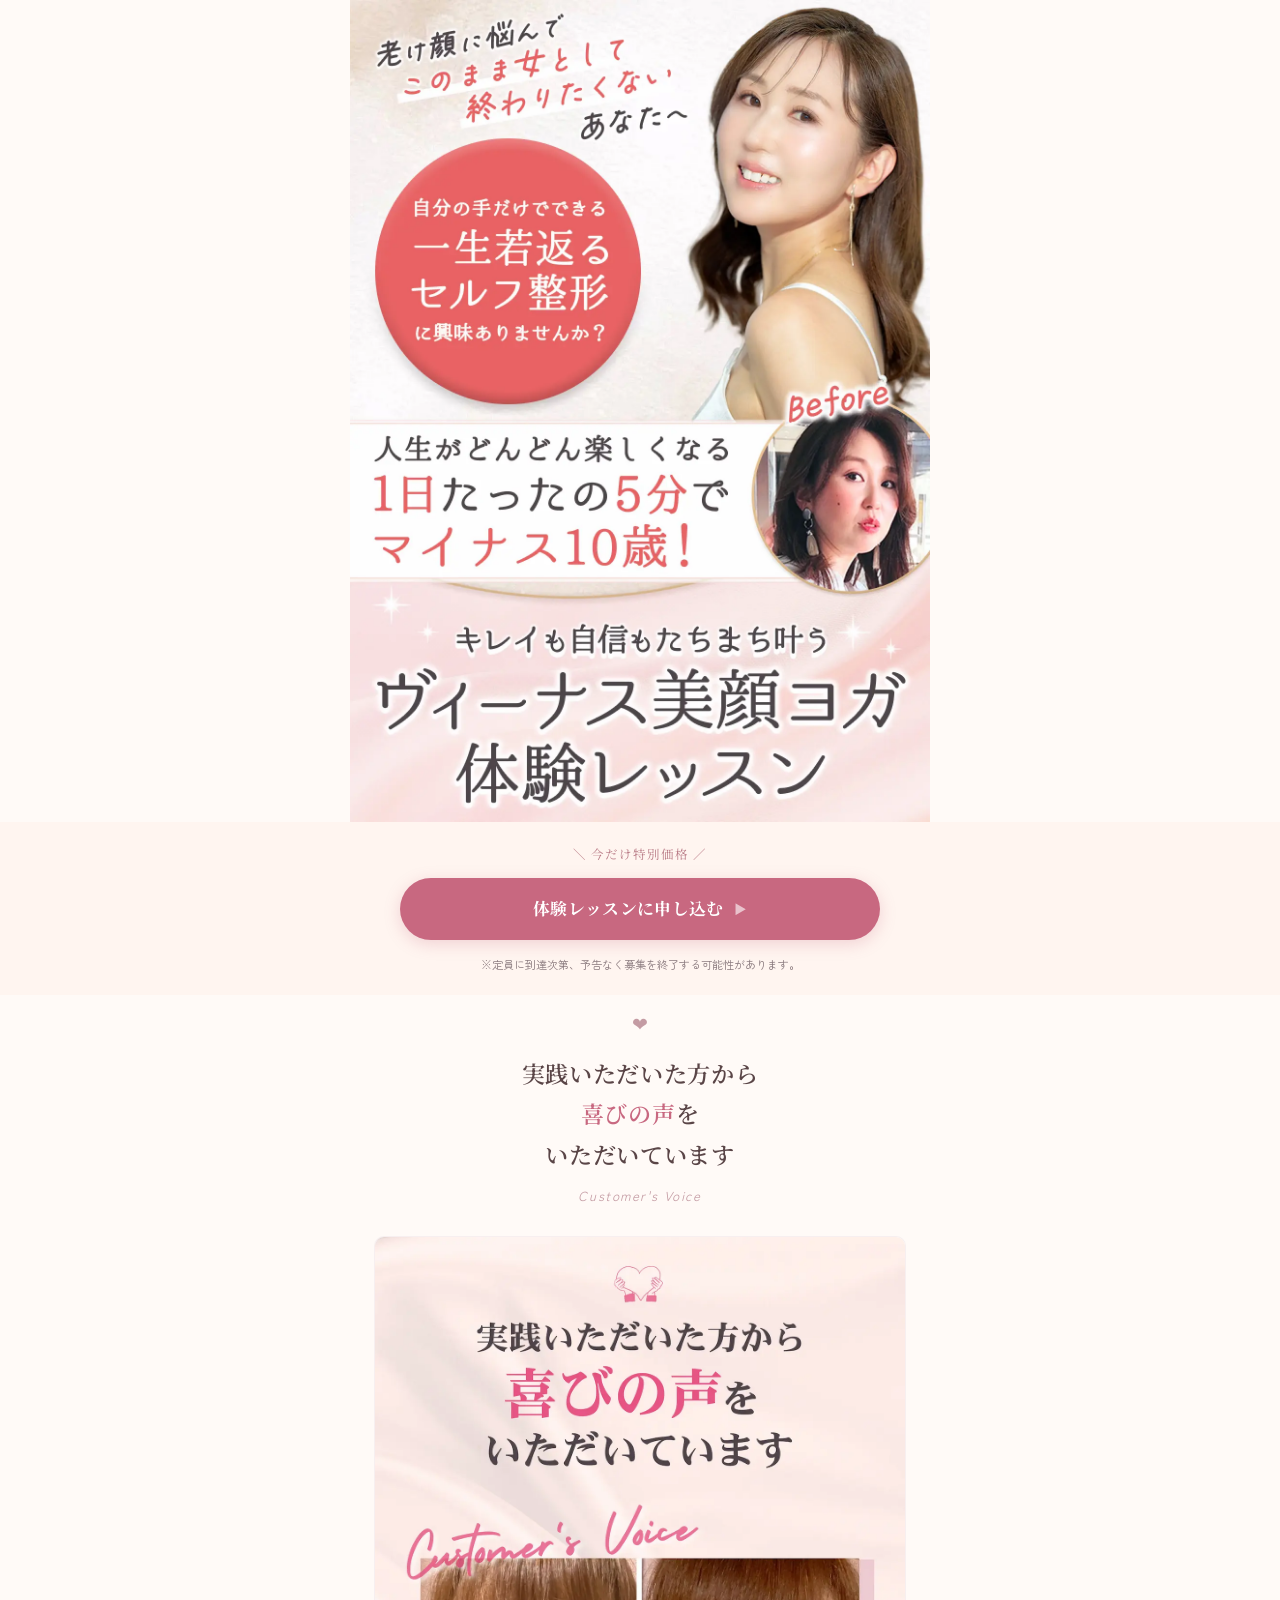
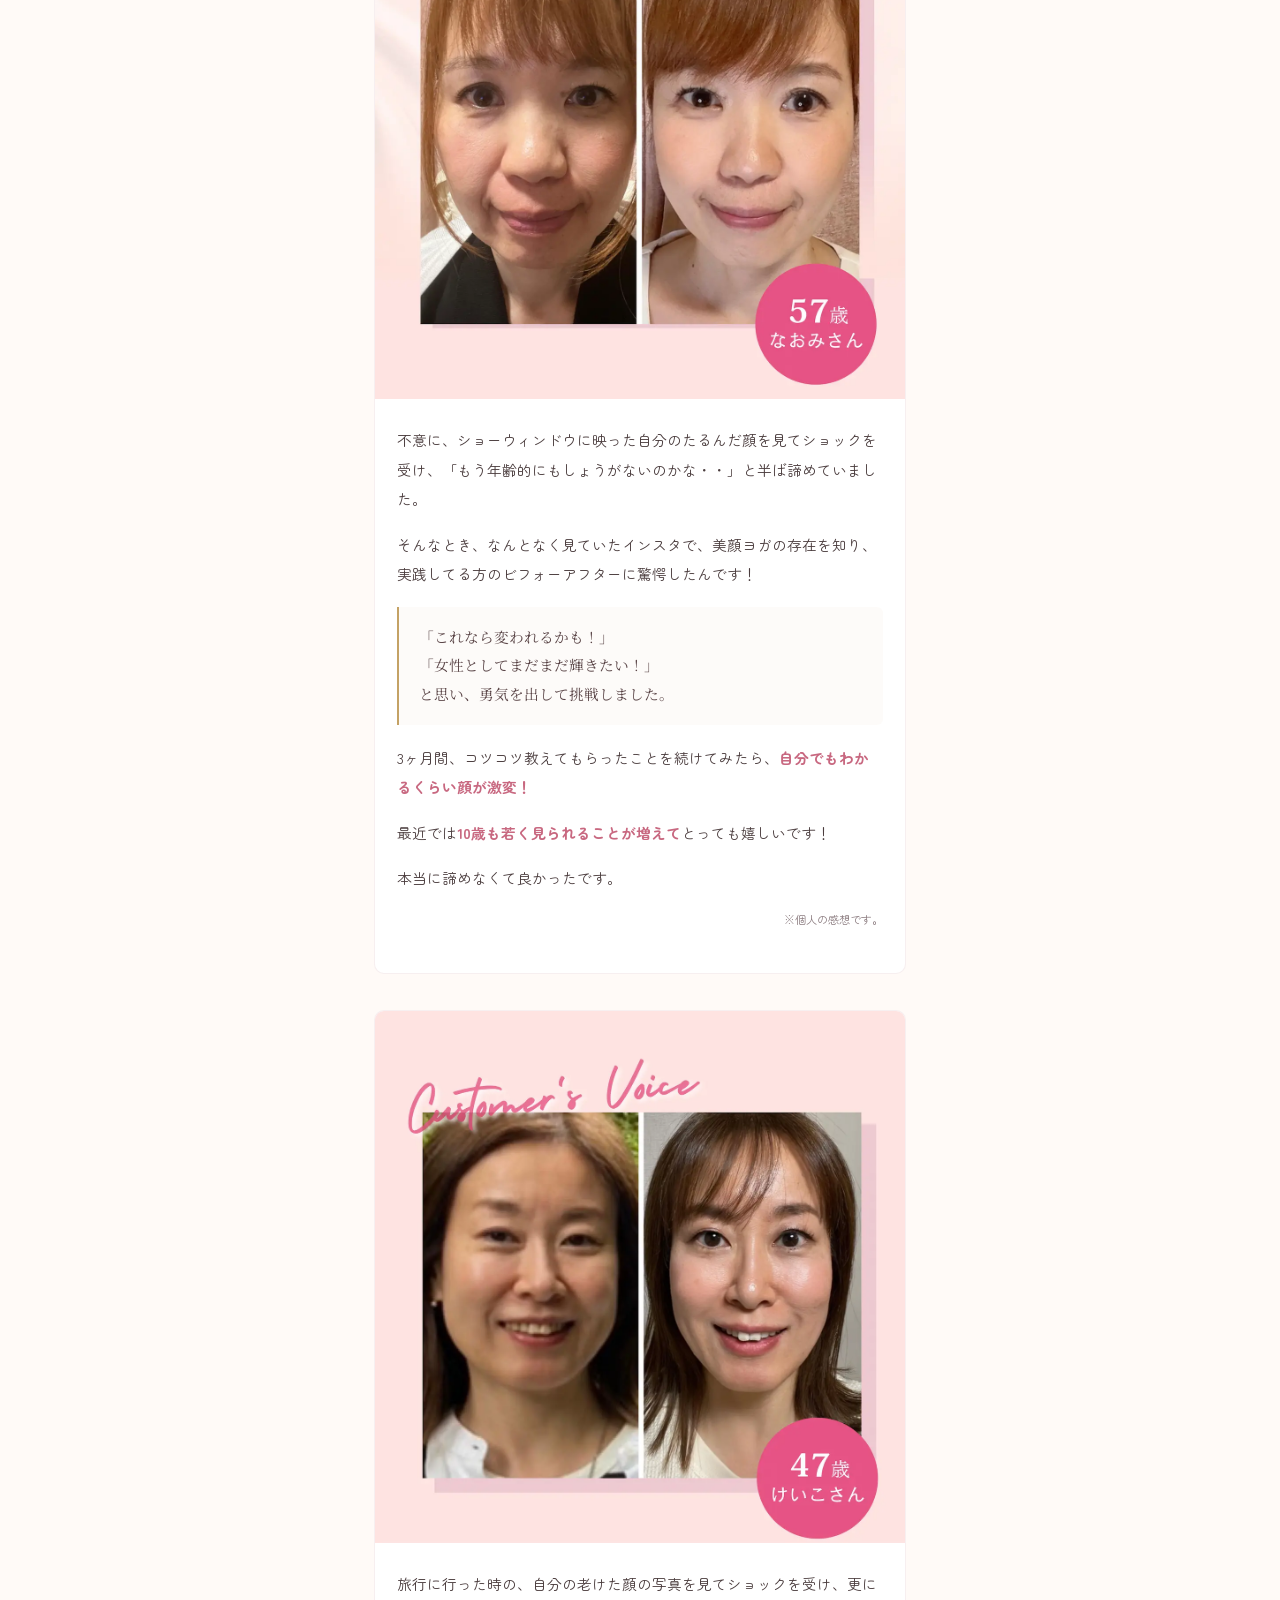
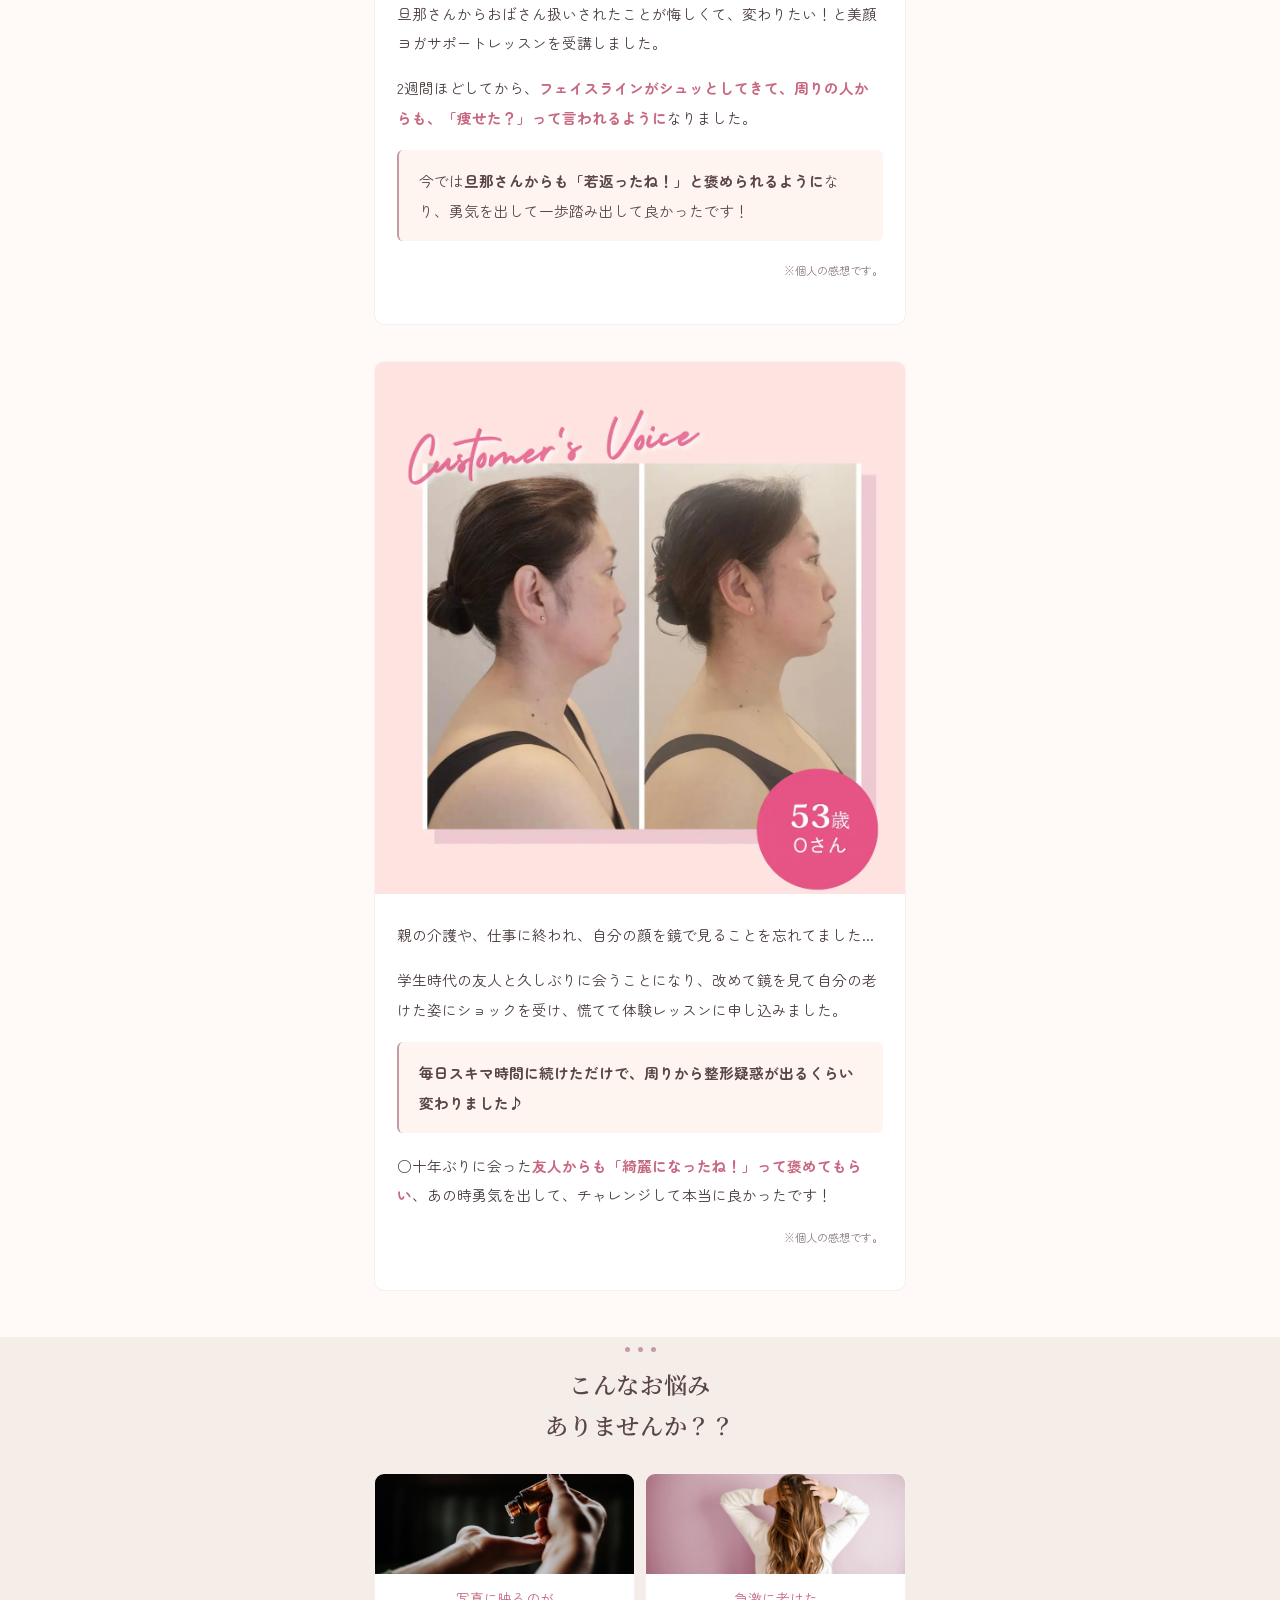
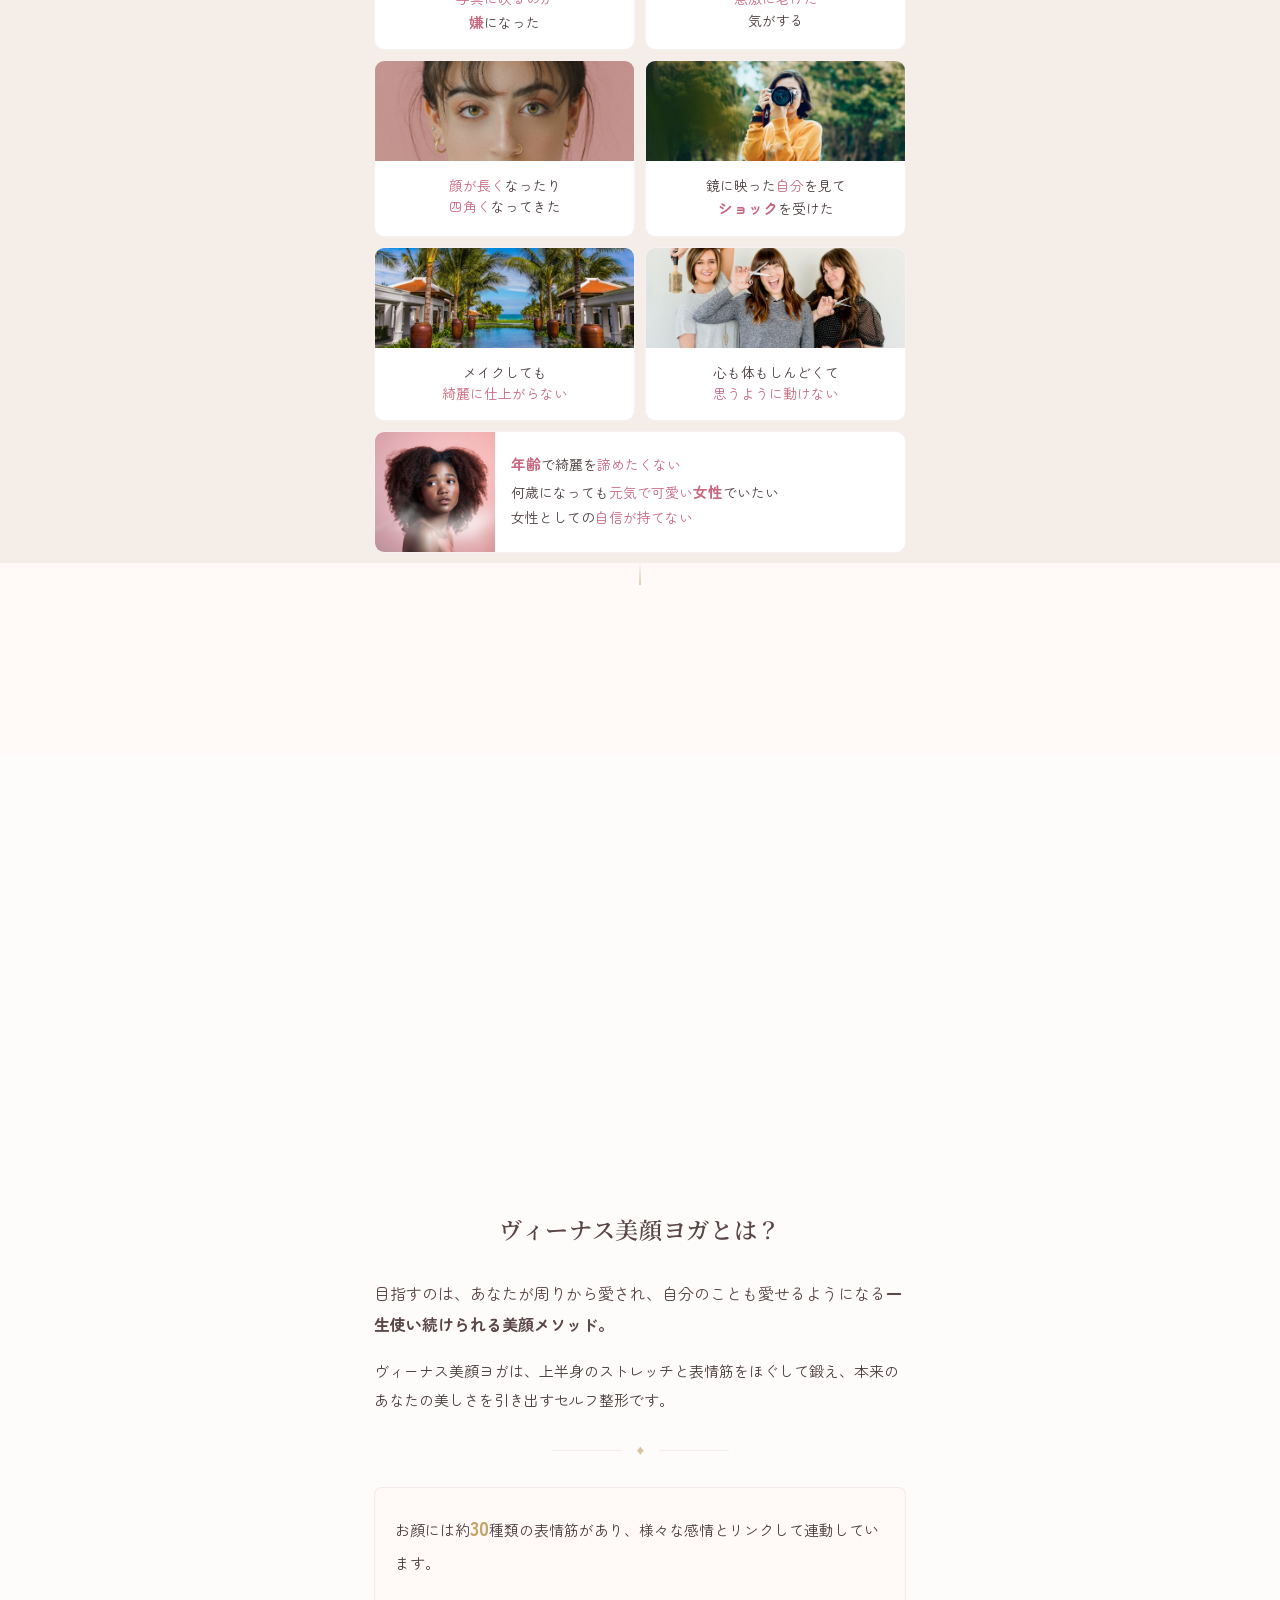
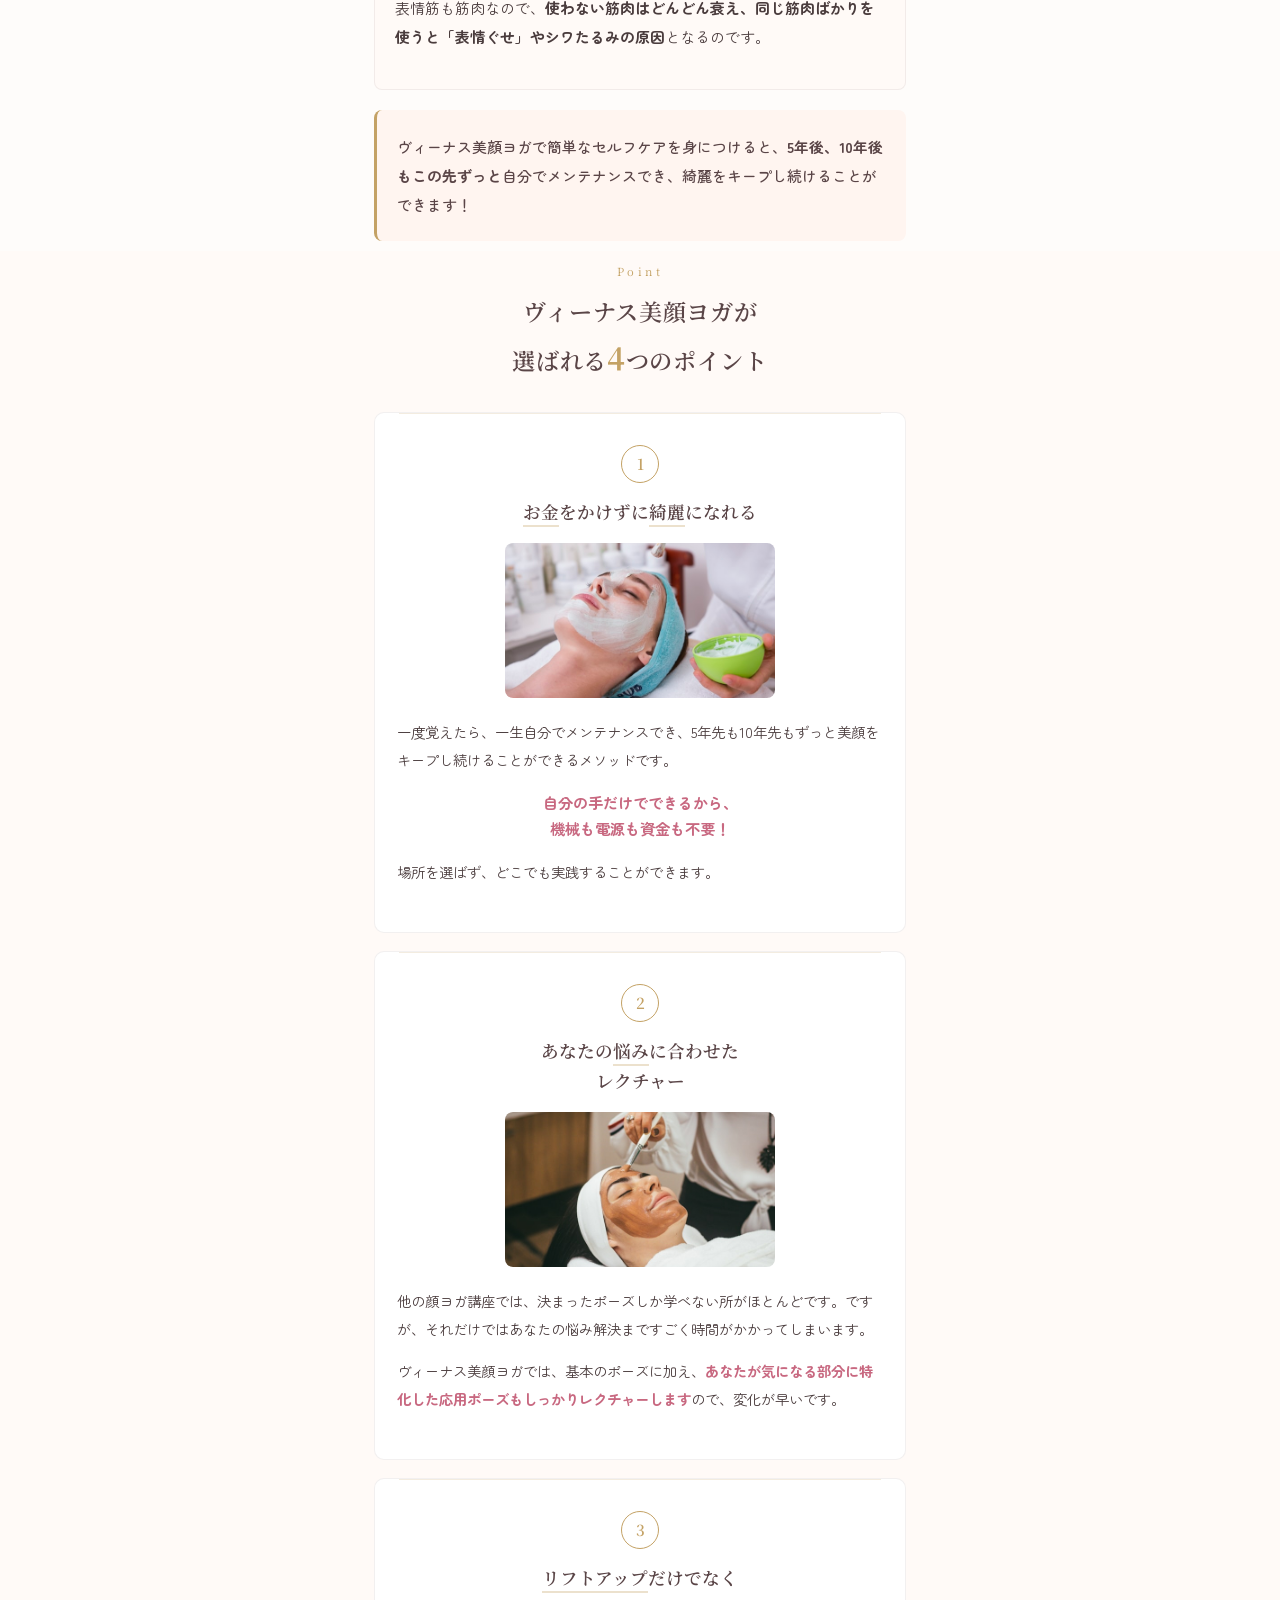
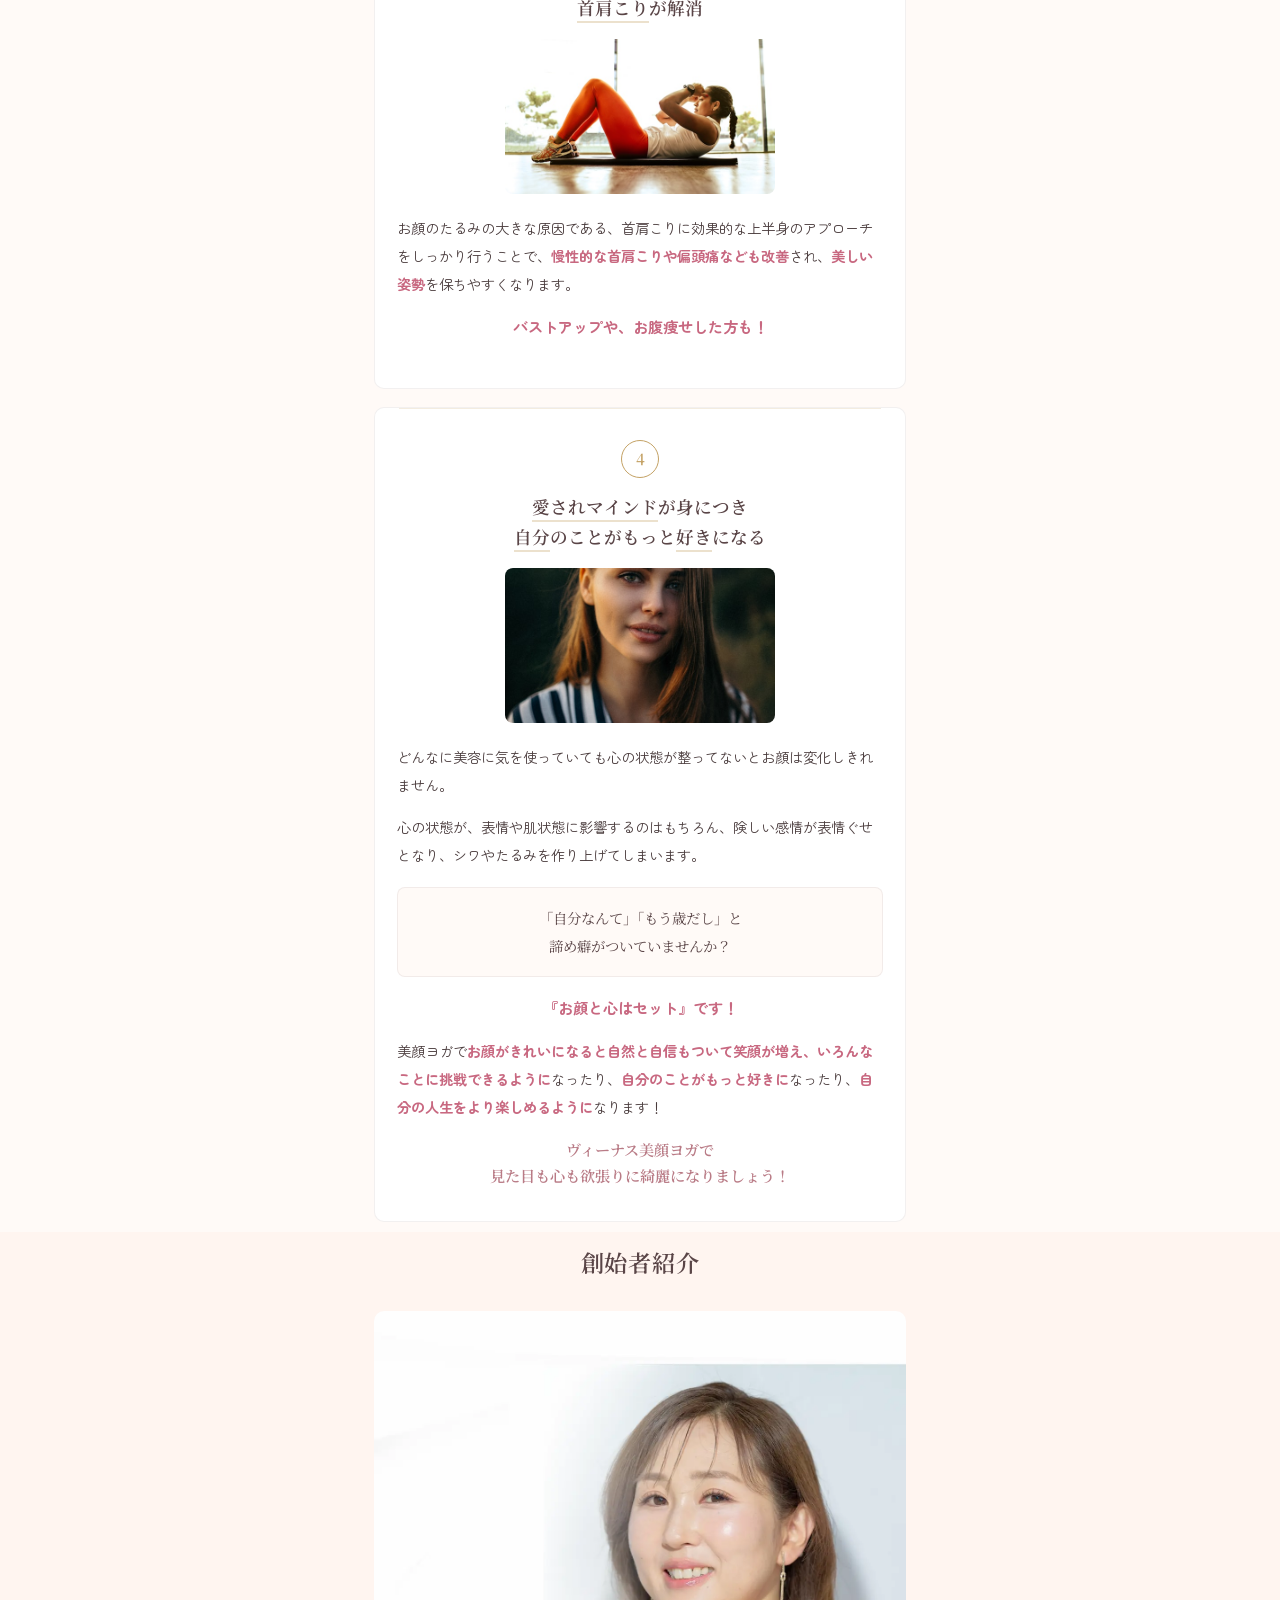
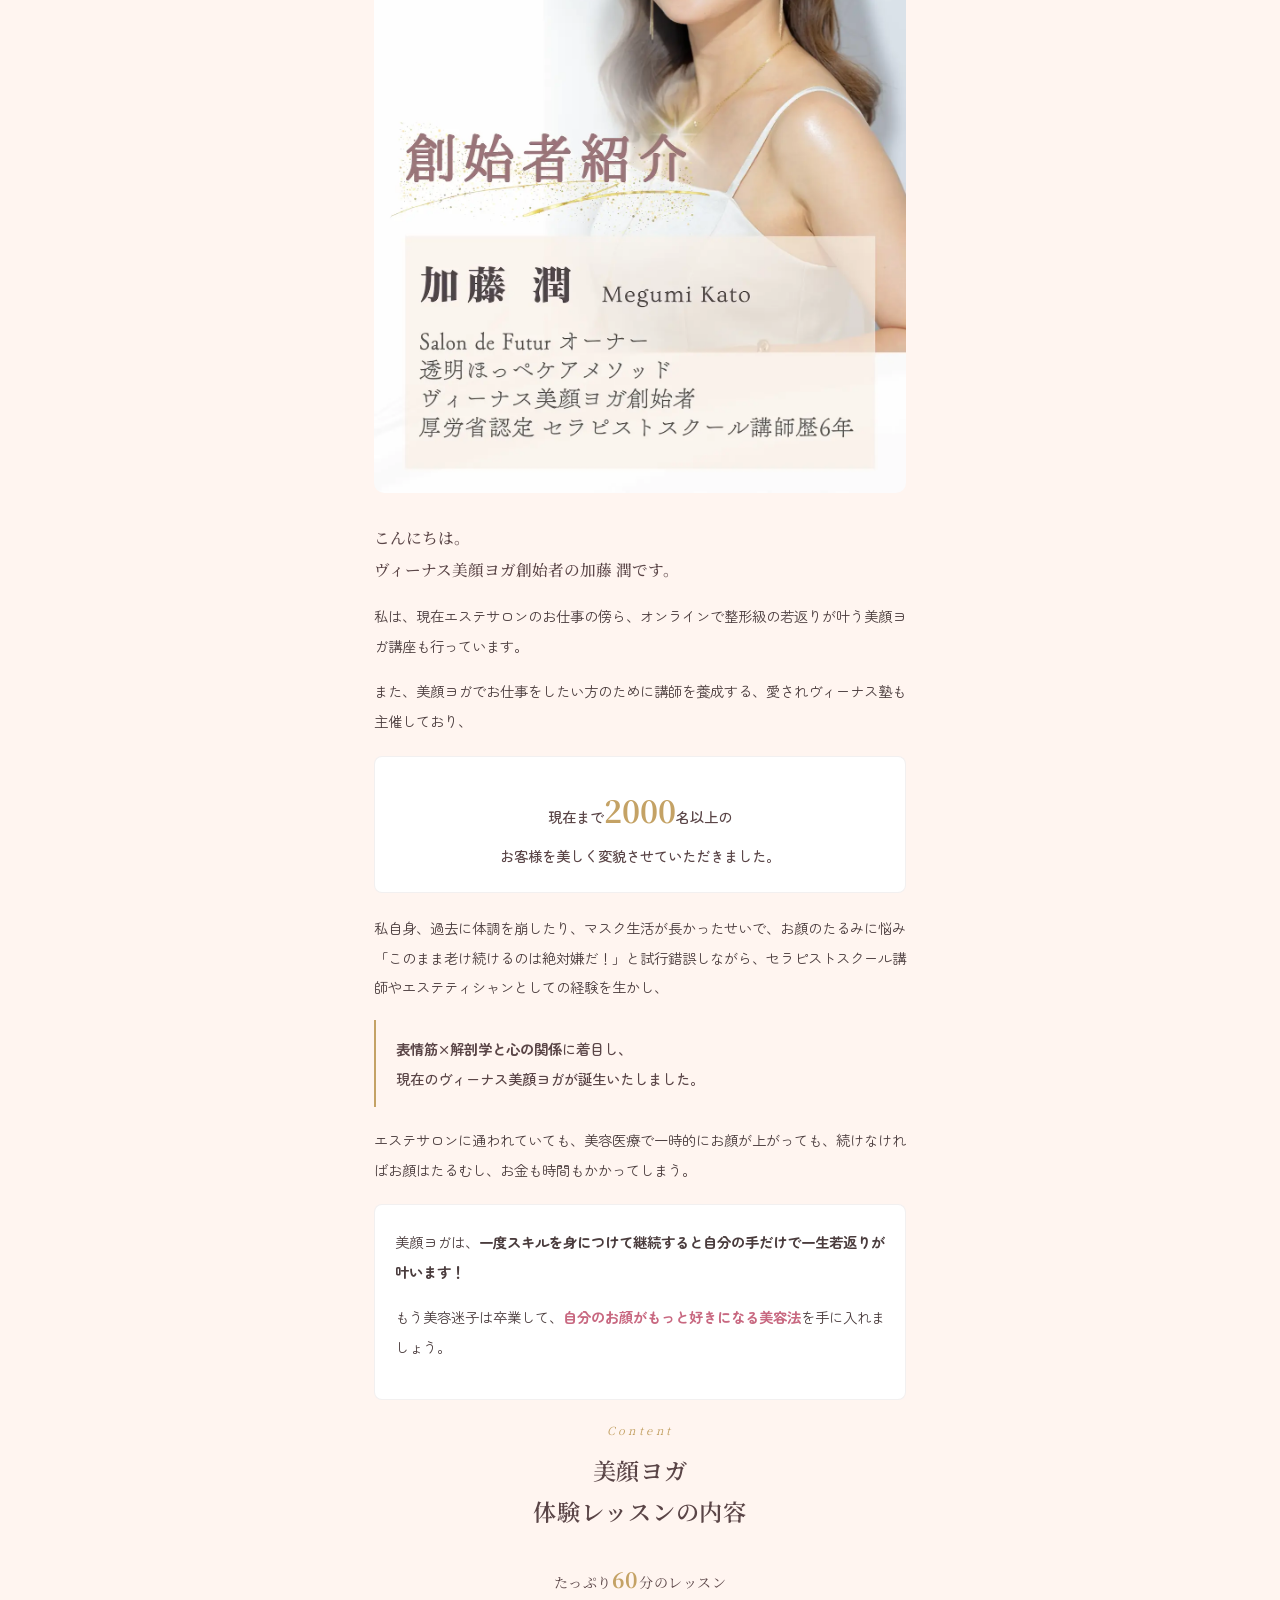
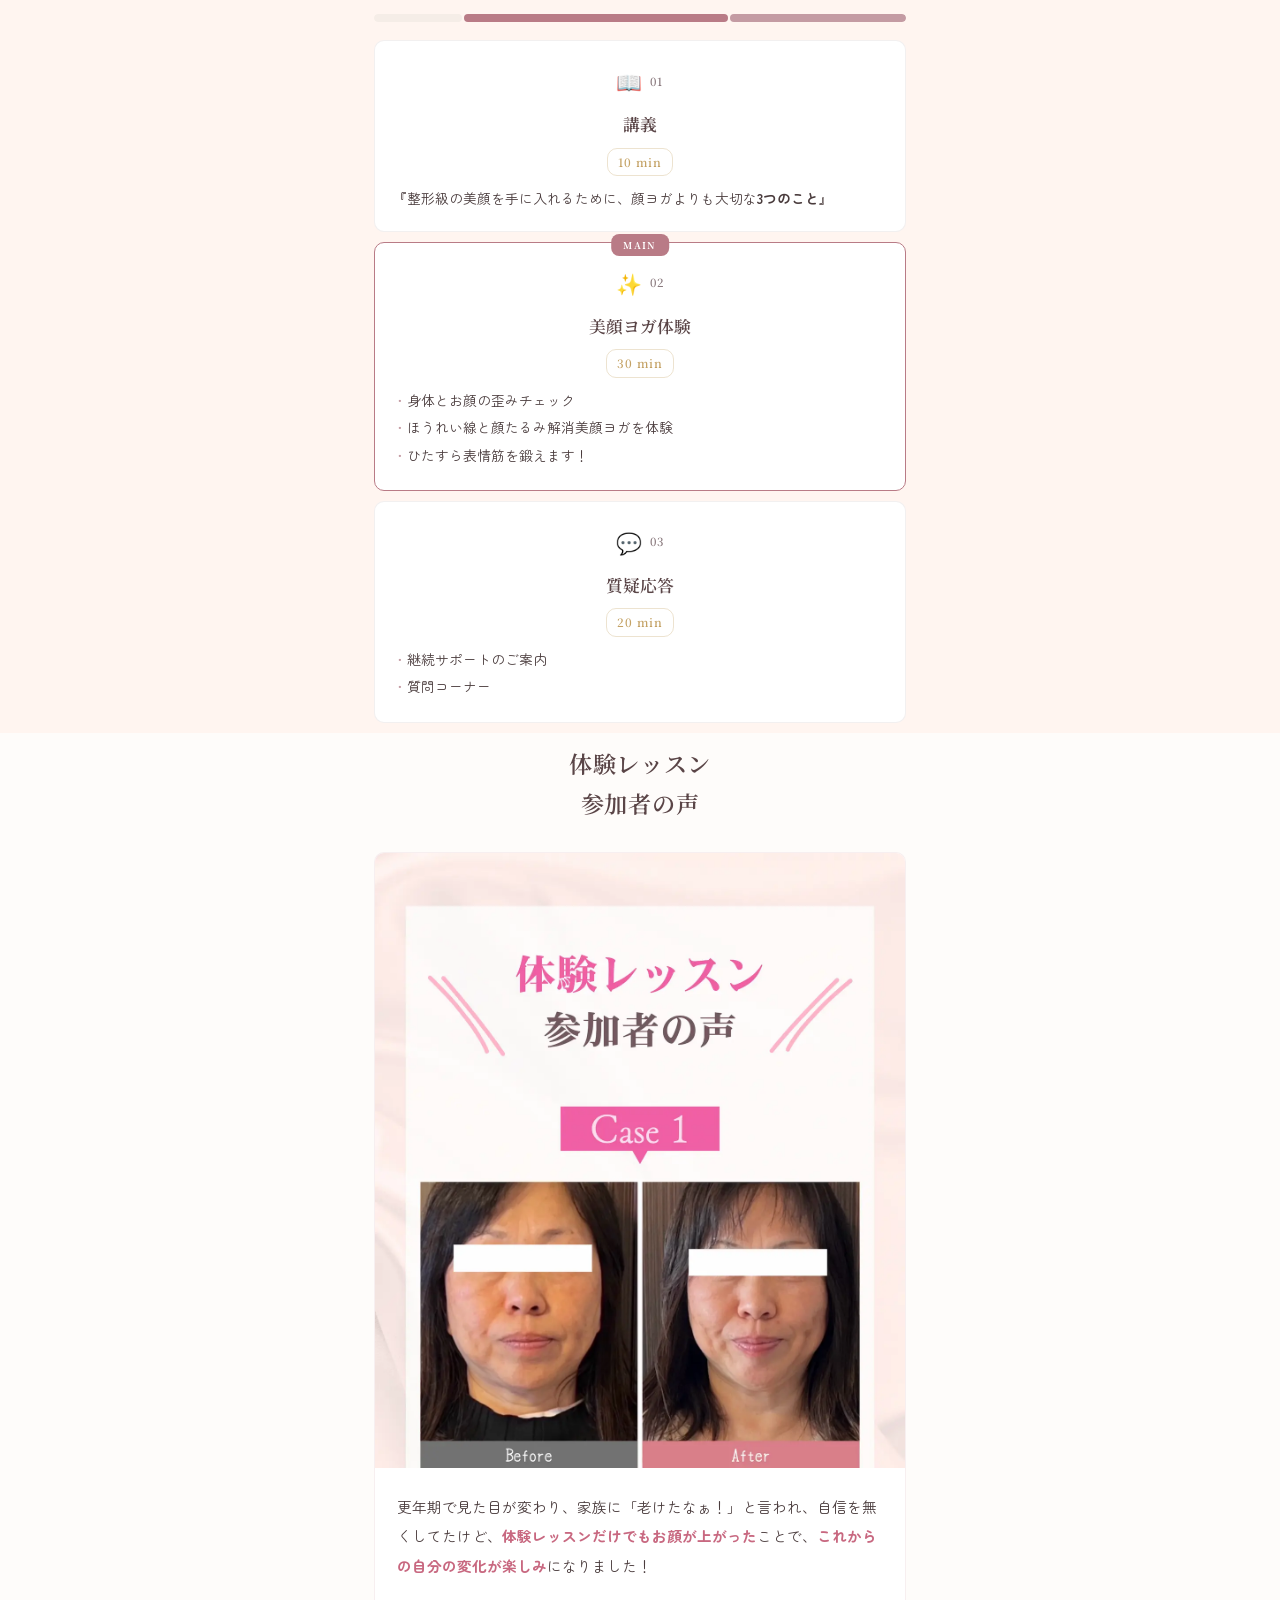
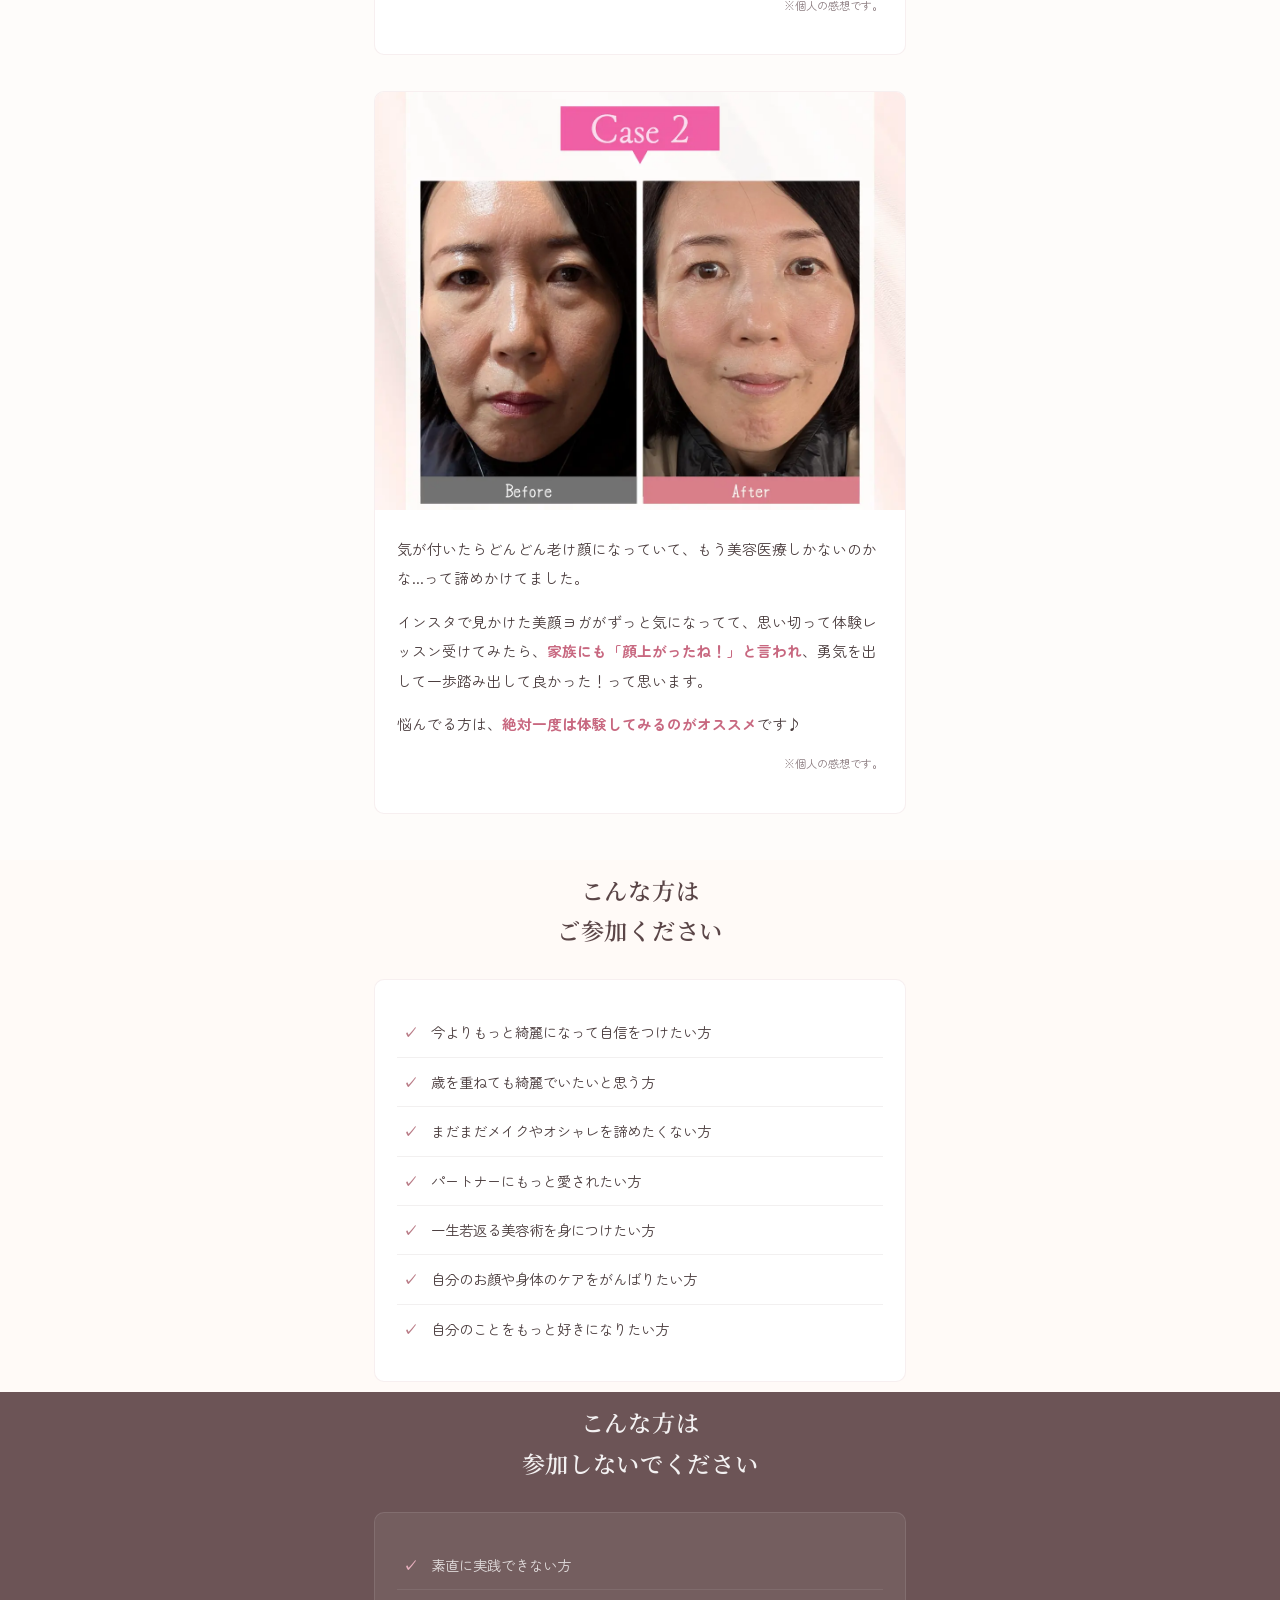
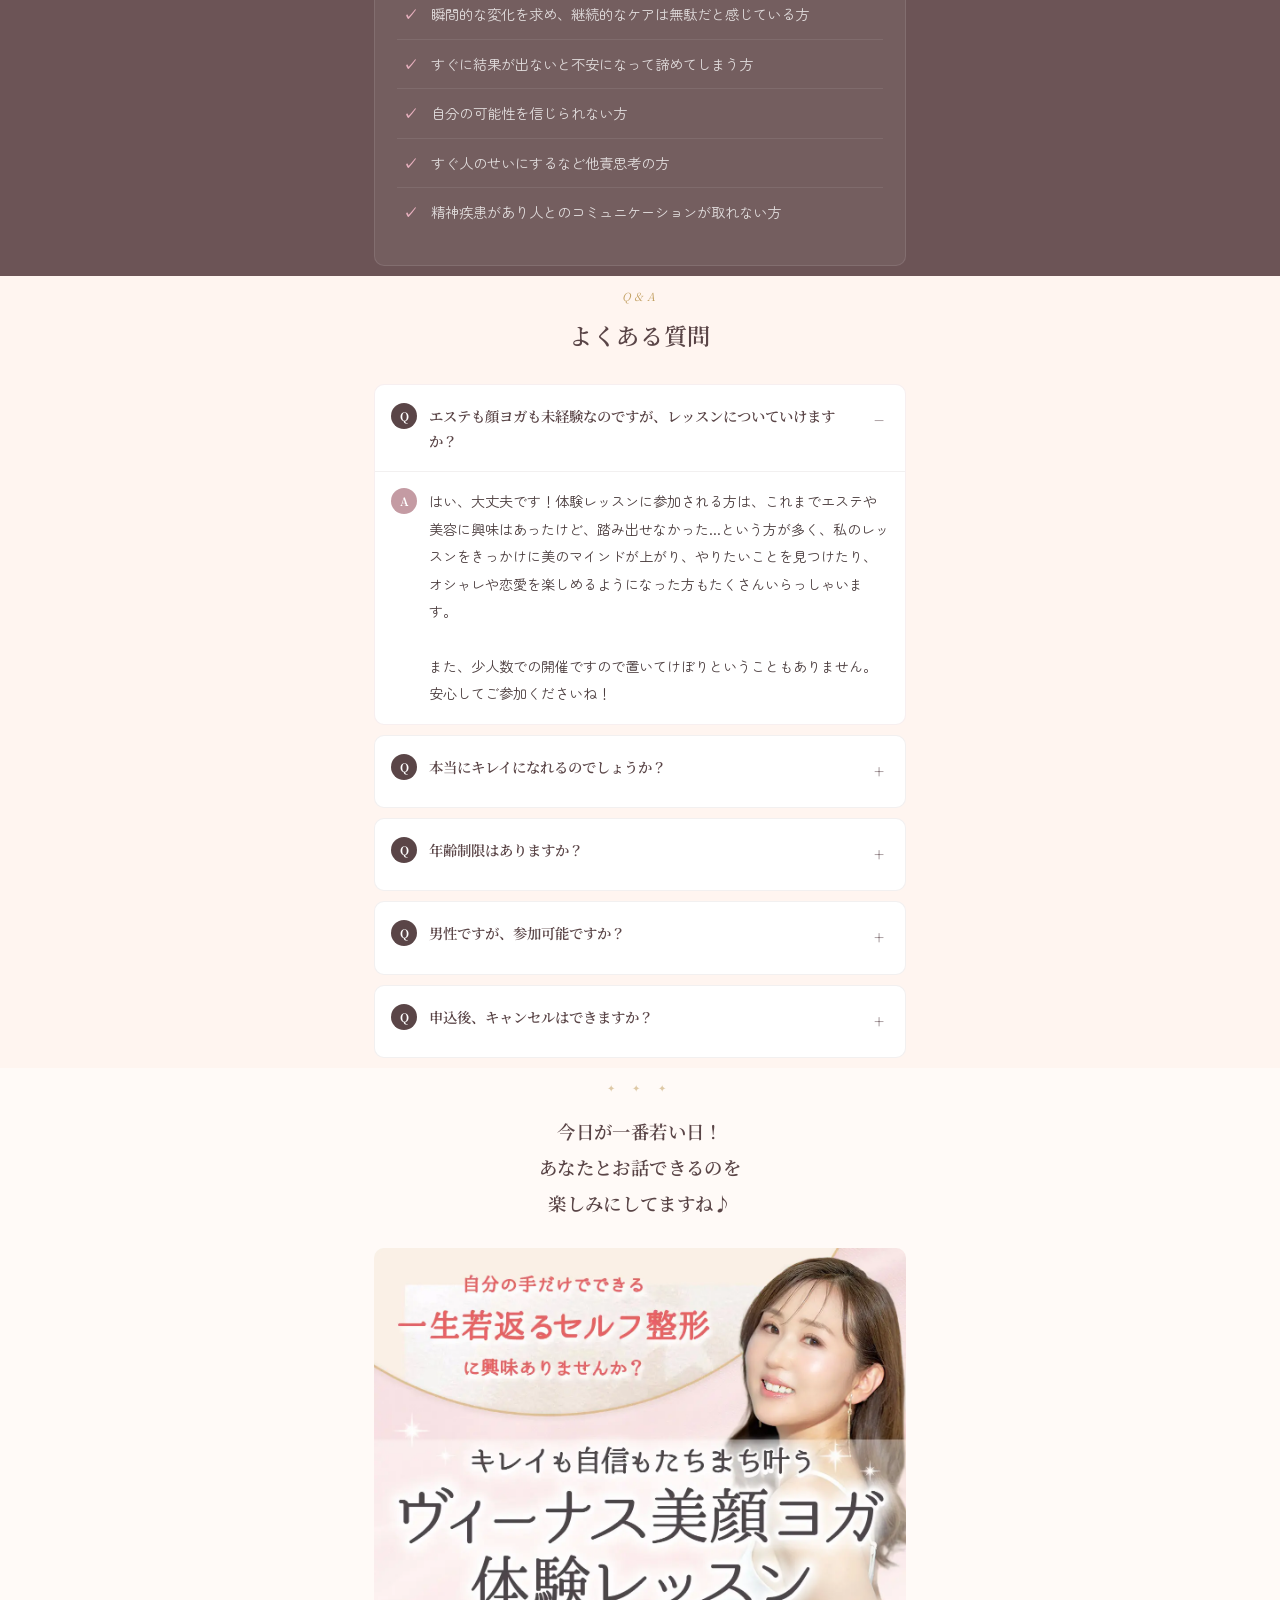
==== index.html @ 375bf6d1 "ヴィーナス美顔ヨガ体験レッスンLP" ====
<!DOCTYPE html>
<html lang="ja">
<head>
  <meta charset="UTF-8">
  <meta name="viewport" content="width=device-width, initial-scale=1.0">
  <title>ヴィーナス美顔ヨガ体験レッスン</title>
  <meta name="description" content="ヴィーナス美顔ヨガ体験レッスン">

  <!-- Google Fonts -->
  <link rel="preconnect" href="https://fonts.googleapis.com">
  <link rel="preconnect" href="https://fonts.gstatic.com" crossorigin>
  <link href="https://fonts.googleapis.com/css2?family=Noto+Serif+JP:wght@400;500;600;700&family=Zen+Maru+Gothic:wght@400;500;700&display=swap" rel="stylesheet">

  <link rel="stylesheet" href="css/style.css?v=5">
</head>
<body>

  <!-- ========== HERO ========== -->
  <section class="hero">
    <img src="images/header.webp" alt="ヴィーナス美顔ヨガ体験レッスン" class="hero-image">
  </section>

  <!-- ========== CTA TOP ========== -->
  <section class="cta-section">
    <div class="cta-inner">
      <p class="cta-lead">＼ 今だけ特別価格 ／</p>
      <a href="https://ssl.form-mailer.jp/fms/ec455838781079" target="_blank" class="cta-button">
        <span class="cta-button-text">体験レッスンに申し込む</span>
        <span class="cta-arrow">▶</span>
      </a>
      <p class="cta-note">※定員に到達次第、予告なく募集を終了する可能性があります。</p>
    </div>
  </section>

  <!-- ========== お客様の声 ========== -->
  <section class="section testimonials">
    <div class="container">
      <div class="section-header">
        <span class="section-icon">&#10084;</span>
        <h2 class="section-title">実践いただいた方から<br><span class="title-accent">喜びの声</span>を<br>いただいています</h2>
        <p class="section-subtitle-en">Customer's Voice</p>
      </div>

      <!-- Voice 1 -->
      <div class="voice-card fade-in">
        <div class="voice-photo">
          <img src="images/img_02.webp" alt="57歳 なおみさん ビフォーアフター">
        </div>
        <div class="voice-text">
          <p>不意に、ショーウィンドウに映った自分のたるんだ顔を見てショックを受け、「もう年齢的にもしょうがないのかな・・」と半ば諦めていました。</p>
          <p>そんなとき、なんとなく見ていたインスタで、美顔ヨガの存在を知り、実践してる方のビフォーアフターに驚愕したんです！</p>
          <div class="voice-quote">
            <p>「これなら変われるかも！」<br>「女性としてまだまだ輝きたい！」<br>と思い、勇気を出して挑戦しました。</p>
          </div>
          <p>3ヶ月間、コツコツ教えてもらったことを続けてみたら、<strong class="hl-pink">自分でもわかるくらい顔が激変！</strong></p>
          <p>最近では<strong class="hl-pink">10歳も若く見られることが増えて</strong>とっても嬉しいです！</p>
          <p>本当に諦めなくて良かったです。</p>
          <p class="voice-note">※個人の感想です。</p>
        </div>
      </div>

      <!-- Voice 2 -->
      <div class="voice-card fade-in">
        <div class="voice-photo">
          <img src="images/img_05.webp" alt="47歳 けいこさん ビフォーアフター">
        </div>
        <div class="voice-text">
          <p>旅行に行った時の、自分の老けた顔の写真を見てショックを受け、更に旦那さんからおばさん扱いされたことが悔しくて、変わりたい！と美顔ヨガサポートレッスンを受講しました。</p>
          <p>2週間ほどしてから、<strong class="hl-pink">フェイスラインがシュッとしてきて、周りの人からも、「痩せた？」って言われるように</strong>なりました。</p>
          <div class="voice-result-box">
            <p>今では<strong>旦那さんからも「若返ったね！」と褒められるように</strong>なり、勇気を出して一歩踏み出して良かったです！</p>
          </div>
          <p class="voice-note">※個人の感想です。</p>
        </div>
      </div>

      <!-- Voice 3 -->
      <div class="voice-card fade-in">
        <div class="voice-photo">
          <img src="images/img_07.webp" alt="53歳 Oさん ビフォーアフター">
        </div>
        <div class="voice-text">
          <p>親の介護や、仕事に終われ、自分の顔を鏡で見ることを忘れてました...</p>
          <p>学生時代の友人と久しぶりに会うことになり、改めて鏡を見て自分の老けた姿にショックを受け、慌てて体験レッスンに申し込みました。</p>
          <div class="voice-result-box">
            <p><strong>毎日スキマ時間に続けただけで、周りから整形疑惑が出るくらい変わりました♪</strong></p>
          </div>
          <p>○十年ぶりに会った<strong class="hl-pink">友人からも「綺麗になったね！」って褒めてもらい</strong>、あの時勇気を出して、チャレンジして本当に良かったです！</p>
          <p class="voice-note">※個人の感想です。</p>
        </div>
      </div>
    </div>
  </section>

  <!-- ========== お悩みセクション ========== -->
  <section class="section problems">
    <div class="container">
      <div class="section-header">
        <div class="problems-dots"><span></span><span></span><span></span></div>
        <h2 class="section-title">こんなお悩み<br>ありませんか？？</h2>
      </div>

      <div class="problems-grid">
        <div class="problem-item fade-in">
          <div class="problem-img"><img src="images/free/camera-shy.jpg" alt=""></div>
          <p><span class="p-hl">写真に映るのが</span><br><span class="p-kw">嫌</span>になった</p>
        </div>
        <div class="problem-item fade-in">
          <div class="problem-img"><img src="images/free/mirror-woman.jpg" alt=""></div>
          <p><span class="p-hl">急激に老けた</span><br>気がする</p>
        </div>
        <div class="problem-item fade-in">
          <div class="problem-img"><img src="images/free/face-beauty.jpg" alt=""></div>
          <p><span class="p-hl">顔が長く</span>なったり<br><span class="p-hl">四角く</span>なってきた</p>
        </div>
        <div class="problem-item fade-in">
          <div class="problem-img"><img src="images/free/worried.jpg" alt=""></div>
          <p>鏡に映った<span class="p-hl">自分</span>を見て<br><span class="p-kw">ショック</span>を受けた</p>
        </div>
        <div class="problem-item fade-in">
          <div class="problem-img"><img src="images/free/makeup.jpg" alt=""></div>
          <p>メイクしても<br><span class="p-hl">綺麗に仕上がらない</span></p>
        </div>
        <div class="problem-item fade-in">
          <div class="problem-img"><img src="images/free/tired-woman.jpg" alt=""></div>
          <p>心も体もしんどくて<br><span class="p-hl">思うように動けない</span></p>
        </div>
        <div class="problem-item problem-item--wide fade-in">
          <div class="problem-wide-inner">
            <div class="problem-img"><img src="images/free/confident-woman.jpg" alt=""></div>
            <div class="problem-wide-text">
              <p><span class="p-kw">年齢</span>で綺麗を<span class="p-hl">諦めたくない</span></p>
              <p>何歳になっても<span class="p-hl">元気で可愛い</span><span class="p-kw">女性</span>でいたい</p>
              <p>女性としての<span class="p-hl">自信が持てない</span></p>
            </div>
          </div>
        </div>
      </div>
    </div>
  </section>

  <!-- ========== 解決セクション ========== -->
  <section class="section solution">
    <div class="container">
      <div class="solution-inner fade-in">
        <p class="solution-lead">あなたのそのお悩み</p>
        <div class="solution-brand-wrap">
          <span class="solution-deco-left">✦</span>
          <p class="solution-brand">ヴィーナス美顔ヨガ</p>
          <span class="solution-deco-right">✦</span>
        </div>
        <p class="solution-message">で解決できます！</p>
      </div>
    </div>
  </section>

  <!-- ========== ヴィーナス美顔ヨガとは？ ========== -->
  <section class="section what-is">
    <div class="container">
      <div class="what-is-diagram fade-in">
        <img src="images/img_14.webp" alt="心×身体×顔＝美">
      </div>

      <div class="section-header">
        <h2 class="section-title">ヴィーナス美顔ヨガとは？</h2>
      </div>

      <div class="what-is-content fade-in">
        <p class="what-is-lead">目指すのは、あなたが周りから愛され、自分のことも愛せるようになる<strong>一生使い続けられる美顔メソッド。</strong></p>

        <p>ヴィーナス美顔ヨガは、上半身のストレッチと表情筋をほぐして鍛え、本来のあなたの美しさを引き出すセルフ整形です。</p>

        <div class="deco-divider"><span>♦</span></div>

        <div class="what-is-facts">
          <p>お顔には約<span class="gold-number">30</span>種類の表情筋があり、様々な感情とリンクして連動しています。</p>
          <p>表情筋も筋肉なので、<strong>使わない筋肉はどんどん衰え、同じ筋肉ばかりを使うと「表情ぐせ」やシワたるみの原因</strong>となるのです。</p>
        </div>

        <div class="what-is-highlight-box">
          <p>ヴィーナス美顔ヨガで簡単なセルフケアを身につけると、<strong>5年後、10年後もこの先ずっと</strong>自分でメンテナンスでき、綺麗をキープし続けることができます！</p>
        </div>
      </div>
    </div>
  </section>

  <!-- ========== 選ばれる4つのポイント ========== -->
  <section class="section points">
    <div class="container">
      <div class="section-header">
        <p class="section-label">Point</p>
        <h2 class="section-title">ヴィーナス美顔ヨガが<br>選ばれる<span class="gold-number">4</span>つのポイント</h2>
      </div>

      <div class="points-list">
        <article class="point-card fade-in">
          <div class="point-badge">1</div>
          <h3 class="point-title"><span class="pk">お金</span>をかけずに<span class="pk">綺麗</span>になれる</h3>
          <div class="point-icon"><img src="images/free/skincare.jpg" alt="お金をかけずに綺麗になれる"></div>
          <p class="point-text">一度覚えたら、一生自分でメンテナンスでき、5年先も10年先もずっと美顔をキープし続けることができるメソッドです。</p>
          <p class="point-emphasis">自分の手だけでできるから、<br>機械も電源も資金も不要！</p>
          <p class="point-text">場所を選ばず、どこでも実践することができます。</p>
        </article>

        <article class="point-card fade-in">
          <div class="point-badge">2</div>
          <h3 class="point-title">あなたの<span class="pk">悩み</span>に合わせた<br>レクチャー</h3>
          <div class="point-icon"><img src="images/free/facemask.jpg" alt="悩みに合わせたレクチャー"></div>
          <p class="point-text">他の顔ヨガ講座では、決まったポーズしか学べない所がほとんどです。ですが、それだけではあなたの悩み解決まですごく時間がかかってしまいます。</p>
          <p class="point-text">ヴィーナス美顔ヨガでは、基本のポーズに加え、<strong class="hl-pink">あなたが気になる部分に特化した応用ポーズもしっかりレクチャーします</strong>ので、変化が早いです。</p>
        </article>

        <article class="point-card fade-in">
          <div class="point-badge">3</div>
          <h3 class="point-title"><span class="pk">リフトアップ</span>だけでなく<br><span class="pk">首肩こり</span>が解消</h3>
          <div class="point-icon"><img src="images/free/yoga-pose.jpg" alt="首肩こり解消"></div>
          <p class="point-text">お顔のたるみの大きな原因である、首肩こりに効果的な上半身のアプローチをしっかり行うことで、<strong class="hl-pink">慢性的な首肩こりや偏頭痛なども改善</strong>され、<strong class="hl-pink">美しい姿勢</strong>を保ちやすくなります。</p>
          <p class="point-emphasis">バストアップや、お腹痩せした方も！</p>
        </article>

        <article class="point-card fade-in">
          <div class="point-badge">4</div>
          <h3 class="point-title"><span class="pk">愛されマインド</span>が身につき<br><span class="pk">自分</span>のことがもっと<span class="pk">好き</span>になる</h3>
          <div class="point-icon"><img src="images/free/selflove.jpg" alt="愛されマインド"></div>
          <p class="point-text">どんなに美容に気を使っていても心の状態が整ってないとお顔は変化しきれません。</p>
          <p class="point-text">心の状態が、表情や肌状態に影響するのはもちろん、険しい感情が表情ぐせとなり、シワやたるみを作り上げてしまいます。</p>

          <div class="point-question-box">
            <p>「自分なんて」「もう歳だし」と<br>諦め癖がついていませんか？</p>
          </div>

          <p class="point-emphasis">『お顔と心はセット』です！</p>
          <p class="point-text">美顔ヨガで<strong class="hl-pink">お顔がきれいになると自然と自信もついて笑顔が増え、いろんなことに挑戦できるように</strong>なったり、<strong class="hl-pink">自分のことがもっと好きに</strong>なったり、<strong class="hl-pink">自分の人生をより楽しめるように</strong>なります！</p>
          <p class="point-closing">ヴィーナス美顔ヨガで<br>見た目も心も欲張りに綺麗になりましょう！</p>
        </article>
      </div>
    </div>
  </section>

  <!-- ========== 創始者紹介 ========== -->
  <section class="section instructor">
    <div class="container">
      <div class="section-header">
        <h2 class="section-title">創始者紹介</h2>
      </div>

      <div class="instructor-card fade-in">
        <div class="instructor-photo">
          <img src="images/img_22.webp" alt="加藤 潤（メグさん）">
        </div>

        <div class="instructor-bio">
          <p class="bio-greeting">こんにちは。<br>ヴィーナス美顔ヨガ創始者の加藤 潤です。</p>

          <p>私は、現在エステサロンのお仕事の傍ら、オンラインで整形級の若返りが叶う美顔ヨガ講座も行っています。</p>

          <p>また、美顔ヨガでお仕事をしたい方のために講師を養成する、愛されヴィーナス塾も主催しており、</p>

          <div class="bio-achievement">
            <p>現在まで<span class="achievement-number">2000</span>名以上の<br>お客様を美しく変貌させていただきました。</p>
          </div>

          <p>私自身、過去に体調を崩したり、マスク生活が長かったせいで、お顔のたるみに悩み「このまま老け続けるのは絶対嫌だ！」と試行錯誤しながら、セラピストスクール講師やエステティシャンとしての経験を生かし、</p>

          <div class="bio-highlight-box">
            <p><strong>表情筋×解剖学と心の関係</strong>に着目し、<br>現在のヴィーナス美顔ヨガが誕生いたしました。</p>
          </div>

          <p>エステサロンに通われていても、美容医療で一時的にお顔が上がっても、続けなければお顔はたるむし、お金も時間もかかってしまう。</p>

          <div class="bio-message">
            <p>美顔ヨガは、<strong>一度スキルを身につけて継続すると自分の手だけで一生若返りが叶います！</strong></p>
            <p>もう美容迷子は卒業して、<strong class="hl-pink">自分のお顔がもっと好きになる美容法</strong>を手に入れましょう。</p>
          </div>
        </div>
      </div>
    </div>
  </section>

  <!-- ========== 体験レッスンの内容 ========== -->
  <section class="section lesson-content">
    <div class="container">
      <div class="section-header">
        <p class="section-label-en">Content</p>
        <h2 class="section-title">美顔ヨガ<br>体験レッスンの内容</h2>
      </div>

      <p class="lesson-total">たっぷり<strong>60</strong>分のレッスン</p>

      <div class="lesson-timeline">
        <div class="lesson-bar">
          <div class="lesson-bar-seg seg-1"></div>
          <div class="lesson-bar-seg seg-2"></div>
          <div class="lesson-bar-seg seg-3"></div>
        </div>
      </div>

      <div class="lesson-cards">
        <div class="lesson-card fade-in">
          <div class="lesson-card-header">
            <span class="lesson-card-icon">📖</span>
            <span class="lesson-card-num">01</span>
          </div>
          <h3 class="lesson-card-title">講義</h3>
          <span class="lesson-card-time">10 min</span>
          <p class="lesson-card-desc">『整形級の美顔を手に入れるために、顔ヨガよりも大切な<strong>3つのこと</strong>』</p>
        </div>

        <div class="lesson-card lesson-card--main fade-in">
          <div class="lesson-card-header">
            <span class="lesson-card-icon">✨</span>
            <span class="lesson-card-num">02</span>
          </div>
          <h3 class="lesson-card-title">美顔ヨガ体験</h3>
          <span class="lesson-card-time">30 min</span>
          <ul class="lesson-card-list">
            <li>身体とお顔の歪みチェック</li>
            <li>ほうれい線と顔たるみ解消美顔ヨガを体験</li>
            <li>ひたすら表情筋を鍛えます！</li>
          </ul>
        </div>

        <div class="lesson-card fade-in">
          <div class="lesson-card-header">
            <span class="lesson-card-icon">💬</span>
            <span class="lesson-card-num">03</span>
          </div>
          <h3 class="lesson-card-title">質疑応答</h3>
          <span class="lesson-card-time">20 min</span>
          <ul class="lesson-card-list">
            <li>継続サポートのご案内</li>
            <li>質問コーナー</li>
          </ul>
        </div>
      </div>
    </div>
  </section>

  <!-- ========== 体験レッスン参加者の声 ========== -->
  <section class="section trial-voices">
    <div class="container">
      <div class="section-header">
        <h2 class="section-title">体験レッスン<br>参加者の声</h2>
      </div>

      <div class="trial-case fade-in">
        <div class="trial-case-photo">
          <img src="images/img_27.webp" alt="体験レッスン参加者 Case 1 ビフォーアフター">
        </div>
        <div class="trial-case-text">
          <p>更年期で見た目が変わり、家族に「老けたなぁ！」と言われ、自信を無くしてたけど、<strong class="hl-pink">体験レッスンだけでもお顔が上がった</strong>ことで、<strong class="hl-pink">これからの自分の変化が楽しみ</strong>になりました！</p>
          <p class="voice-note">※個人の感想です。</p>
        </div>
      </div>

      <div class="trial-case fade-in">
        <div class="trial-case-photo">
          <img src="images/img_29.webp" alt="体験レッスン参加者 Case 2 ビフォーアフター">
        </div>
        <div class="trial-case-text">
          <p>気が付いたらどんどん老け顔になっていて、もう美容医療しかないのかな...って諦めかけてました。</p>
          <p>インスタで見かけた美顔ヨガがずっと気になってて、思い切って体験レッスン受けてみたら、<strong class="hl-pink">家族にも「顔上がったね！」と言われ</strong>、勇気を出して一歩踏み出して良かった！って思います。</p>
          <p>悩んでる方は、<strong class="hl-pink">絶対一度は体験してみるのがオススメ</strong>です♪</p>
          <p class="voice-note">※個人の感想です。</p>
        </div>
      </div>
    </div>
  </section>

  <!-- ========== こんな方はご参加ください ========== -->
  <section class="section target-yes">
    <div class="container">
      <div class="section-header">
        <h2 class="section-title">こんな方は<br>ご参加ください</h2>
      </div>
      <div class="target-box target-box--yes fade-in">
        <ul class="check-list check-list--pink">
          <li>今よりもっと綺麗になって自信をつけたい方</li>
          <li>歳を重ねても綺麗でいたいと思う方</li>
          <li>まだまだメイクやオシャレを諦めたくない方</li>
          <li>パートナーにもっと愛されたい方</li>
          <li>一生若返る美容術を身につけたい方</li>
          <li>自分のお顔や身体のケアをがんばりたい方</li>
          <li>自分のことをもっと好きになりたい方</li>
        </ul>
      </div>
    </div>
  </section>

  <!-- ========== こんな方は参加しないでください ========== -->
  <section class="section target-no">
    <div class="container">
      <div class="section-header">
        <h2 class="section-title-light">こんな方は<br>参加しないでください</h2>
      </div>
      <div class="target-box target-box--no fade-in">
        <ul class="check-list check-list--muted">
          <li>素直に実践できない方</li>
          <li>瞬間的な変化を求め、継続的なケアは無駄だと感じている方</li>
          <li>すぐに結果が出ないと不安になって諦めてしまう方</li>
          <li>自分の可能性を信じられない方</li>
          <li>すぐ人のせいにするなど他責思考の方</li>
          <li>精神疾患があり人とのコミュニケーションが取れない方</li>
        </ul>
      </div>
    </div>
  </section>

  <!-- ========== よくある質問 ========== -->
  <section class="section faq">
    <div class="container">
      <div class="section-header">
        <p class="section-label-en">Q&A</p>
        <h2 class="section-title">よくある質問</h2>
      </div>

      <div class="faq-list">
        <div class="faq-item fade-in">
          <div class="faq-question">
            <span class="faq-icon">Q</span>
            <h3>エステも顔ヨガも未経験なのですが、レッスンについていけますか？</h3>
          </div>
          <div class="faq-answer">
            <span class="faq-icon faq-icon--a">A</span>
            <p>はい、大丈夫です！体験レッスンに参加される方は、これまでエステや美容に興味はあったけど、踏み出せなかった...という方が多く、私のレッスンをきっかけに美のマインドが上がり、やりたいことを見つけたり、オシャレや恋愛を楽しめるようになった方もたくさんいらっしゃいます。<br><br>また、少人数での開催ですので置いてけぼりということもありません。安心してご参加くださいね！</p>
          </div>
        </div>

        <div class="faq-item fade-in">
          <div class="faq-question">
            <span class="faq-icon">Q</span>
            <h3>本当にキレイになれるのでしょうか？</h3>
          </div>
          <div class="faq-answer">
            <span class="faq-icon faq-icon--a">A</span>
            <p>正しく実践して続けていただければ、効果を実感できるはずです。<br><br>このメソッドは整形のように『たった1回で激変する』わけではないですが、継続することで徐々に変化していきますし、老けにくいお顔をキープすることもできます。</p>
          </div>
        </div>

        <div class="faq-item fade-in">
          <div class="faq-question">
            <span class="faq-icon">Q</span>
            <h3>年齢制限はありますか？</h3>
          </div>
          <div class="faq-answer">
            <span class="faq-icon faq-icon--a">A</span>
            <p>いいえ、ありません。どの年代の方でもご参加いただけます。</p>
          </div>
        </div>

        <div class="faq-item fade-in">
          <div class="faq-question">
            <span class="faq-icon">Q</span>
            <h3>男性ですが、参加可能ですか？</h3>
          </div>
          <div class="faq-answer">
            <span class="faq-icon faq-icon--a">A</span>
            <p>申し訳ございません。女性専用のレッスンとなっておりますので、男性の方はご遠慮ください。</p>
          </div>
        </div>

        <div class="faq-item fade-in">
          <div class="faq-question">
            <span class="faq-icon">Q</span>
            <h3>申込後、キャンセルはできますか？</h3>
          </div>
          <div class="faq-answer">
            <span class="faq-icon faq-icon--a">A</span>
            <p>申し訳ありませんが決済後の返金対応はしておりません。</p>
          </div>
        </div>
      </div>
    </div>
  </section>

  <!-- ========== CTA FINAL ========== -->
  <section class="section cta-final">
    <div class="container">
      <div class="cta-final-box fade-in">
        <div class="cta-final-deco">✦ ✦ ✦</div>
        <p class="cta-final-message">今日が一番若い日！<br>あなたとお話できるのを<br>楽しみにしてますね♪</p>

        <div class="cta-final-image">
          <img src="images/cta.webp" alt="ヴィーナス美顔ヨガ体験レッスン">
        </div>

        <div class="cta-inner">
          <p class="cta-lead">＼ 今だけ特別価格 ／</p>
          <a href="https://ssl.form-mailer.jp/fms/ec455838781079" target="_blank" class="cta-button">
            <span class="cta-button-text">体験レッスンに申し込む</span>
            <span class="cta-arrow">▶</span>
          </a>
          <p class="cta-note">※定員に到達次第、予告なく募集を終了する可能性があります。</p>
        </div>
      </div>
    </div>
  </section>

  <!-- ========== FOOTER ========== -->
  <footer class="footer">
    <div class="footer-content">
      <p class="footer-copyright">Copyright (c) 加藤 潤 All Rights Reserved.</p>
    </div>
  </footer>

  <!-- ========== 固定CTAボタン（SP） ========== -->
  <div class="fixed-cta">
    <a href="https://ssl.form-mailer.jp/fms/ec455838781079" target="_blank" class="fixed-cta-button">
      体験レッスンに申し込む ▶
    </a>
  </div>

  <script src="js/main.js"></script>
</body>
</html>
---- css/style.css ----
/* ========================================
   ヴィーナス美顔ヨガ 体験レッスンLP
   Design: Bright & Refined
   — 明るく温かいまま、上品に仕上げる —
   ======================================== */

:root {
  /* Warm, bright palette */
  --c-ink: #3D2E2F;
  --c-brown: #5A4547;
  --c-brown-warm: #6C5456;
  --c-rose: #B97B86;
  --c-rose-muted: #C49BA3;
  --c-pink: #C86880;
  --c-pink-soft: #E8B0BE;
  --c-gold: #C4A265;
  --c-gold-pale: rgba(196, 162, 101, 0.15);
  --c-cream: #FFFAF7;
  --c-cream-warm: #FFF5F0;
  --c-cream-deep: #F5EDE7;
  --c-warm-white: #FEFCFA;
  --c-white: #FFFFFF;
  --c-text: #4A3C3D;
  --c-text-sub: #8A7A7E;
  --c-border: rgba(90, 69, 71, 0.08);
  --c-border-rose: rgba(185, 123, 134, 0.12);

  /* Typography */
  --font-heading: 'Noto Serif JP', serif;
  --font-body: 'Zen Maru Gothic', sans-serif;

  /* Motion */
  --ease: cubic-bezier(0.16, 1, 0.3, 1);
}

/* ---------- Reset ---------- */
*, *::before, *::after { margin: 0; padding: 0; box-sizing: border-box; }

html {
  font-size: 16px;
  scroll-behavior: smooth;
  -webkit-text-size-adjust: 100%;
}

body {
  font-family: var(--font-body);
  color: var(--c-text);
  background: var(--c-cream);
  line-height: 1.95;
  overflow-x: hidden;
}

img { max-width: 100%; height: auto; display: block; }
a { text-decoration: none; color: inherit; }
ul { list-style: none; }
strong { font-weight: 600; }

.container { max-width: 580px; margin: 0 auto; padding: 0 24px; }
.section { padding: 10px 0; }

/* ---------- Section Header ---------- */
.section-header {
  text-align: center;
  margin-bottom: 28px;
}

.section-icon {
  display: block;
  font-size: 1.2rem;
  margin-bottom: 10px;
  color: var(--c-rose-muted);
}

.section-title {
  font-family: var(--font-heading);
  font-size: 1.45rem;
  font-weight: 600;
  color: var(--c-brown);
  line-height: 1.75;
  letter-spacing: 0.03em;
}

.section-title-light {
  font-family: var(--font-heading);
  font-size: 1.45rem;
  font-weight: 600;
  color: rgba(255, 255, 255, 0.92);
  line-height: 1.75;
  letter-spacing: 0.03em;
}

.section-label {
  font-family: var(--font-heading);
  font-size: 0.7rem;
  color: var(--c-gold);
  letter-spacing: 0.3em;
  margin-bottom: 8px;
}

.section-label-en {
  font-family: var(--font-heading);
  font-size: 0.7rem;
  font-style: italic;
  color: var(--c-gold);
  letter-spacing: 0.3em;
  margin-bottom: 8px;
}

.section-subtitle-en {
  font-style: italic;
  font-size: 0.82rem;
  color: var(--c-rose-muted);
  margin-top: 8px;
  letter-spacing: 0.12em;
}

.title-accent { color: var(--c-pink); }

/* ---------- Highlights ---------- */
.hl-pink {
  color: var(--c-pink);
  font-weight: 600;
}

.pk {
  border-bottom: 2px solid rgba(196, 162, 101, 0.32);
  padding-bottom: 1px;
}

.gold-number {
  color: var(--c-gold);
  font-weight: 700;
  font-size: 1.3em;
}

.deco-divider {
  text-align: center;
  margin: 28px 0;
  display: flex;
  align-items: center;
  justify-content: center;
  gap: 14px;
}

.deco-divider span {
  color: var(--c-gold);
  font-size: 0.55rem;
  opacity: 0.6;
}

.deco-divider::before,
.deco-divider::after {
  content: '';
  flex: 1;
  max-width: 70px;
  height: 1px;
  background: var(--c-border-rose);
}

/* ==========================================
   HERO
   ========================================== */
.hero { background: var(--c-cream); }

.hero-image {
  width: 100%;
  max-width: 580px;
  margin: 0 auto;
}

/* ==========================================
   CTA — 温かいローズ、シンプルに
   ========================================== */
.cta-section {
  background: var(--c-cream-warm);
  padding: 20px 24px;
}

.cta-inner { text-align: center; }

.cta-lead {
  font-family: var(--font-heading);
  font-size: 0.78rem;
  color: var(--c-rose);
  letter-spacing: 0.15em;
  margin-bottom: 12px;
}

.cta-button {
  display: flex;
  align-items: center;
  justify-content: center;
  gap: 10px;
  width: 100%;
  max-width: 480px;
  margin: 0 auto;
  padding: 19px 28px;
  background: var(--c-pink);
  color: var(--c-white);
  font-family: var(--font-heading);
  font-size: 1.05rem;
  font-weight: 700;
  border-radius: 50px;
  line-height: 1.4;
  letter-spacing: 0.02em;
  box-shadow: 0 4px 16px rgba(200, 104, 128, 0.25);
  transition: all 0.3s ease;
  animation: ctaBounce 2.4s ease-in-out infinite;
}

.cta-button:hover {
  background: #BA5D72;
  box-shadow: 0 8px 28px rgba(200, 104, 128, 0.35);
}

@keyframes ctaBounce {
  0%, 100% { transform: scale(1); }
  50% { transform: scale(1.04); }
}

.cta-accent {
  color: #FFE8A0;
  font-size: 1.05em;
}

.cta-arrow {
  font-size: 0.75em;
  opacity: 0.6;
  transition: transform 0.3s ease;
}

.cta-button:hover .cta-arrow {
  transform: translateX(3px);
}

.cta-note {
  font-size: 0.7rem;
  color: var(--c-text-sub);
  margin-top: 14px;
}

/* ==========================================
   TESTIMONIALS
   ========================================== */
.testimonials { background: var(--c-cream); }

.voice-card {
  margin-bottom: 36px;
  background: var(--c-white);
  border-radius: 10px;
  overflow: hidden;
  border: 1px solid var(--c-border-rose);
}

.voice-photo img { width: 100%; }

.voice-text { padding: 26px 22px; }
.voice-text p { margin-bottom: 16px; font-size: 0.92rem; line-height: 2; }

.voice-quote {
  border-left: 2px solid var(--c-gold);
  padding: 16px 20px;
  margin: 18px 0;
  background: rgba(196, 162, 101, 0.04);
  border-radius: 0 6px 6px 0;
}

.voice-quote p {
  margin-bottom: 0;
  font-family: var(--font-heading);
  font-size: 0.92rem;
  color: var(--c-brown);
  line-height: 1.95;
}

.voice-result-box {
  background: var(--c-cream-warm);
  padding: 16px 20px;
  margin: 18px 0;
  border-radius: 6px;
  border-left: 2px solid var(--c-rose-muted);
}

.voice-result-box p { margin-bottom: 0; color: var(--c-brown); }

.voice-note { font-size: 0.7rem !important; color: var(--c-text-sub); text-align: right; }

/* ==========================================
   PROBLEMS — 明るいまま、少しトーンを落とす
   ========================================== */
.problems {
  background: var(--c-cream-deep);
  color: var(--c-text);
}

.problems-dots {
  display: flex;
  justify-content: center;
  gap: 8px;
  margin-bottom: 12px;
}

.problems-dots span {
  width: 5px; height: 5px;
  border-radius: 50%;
  background: var(--c-rose-muted);
}

.problems-grid {
  display: grid;
  grid-template-columns: 1fr 1fr;
  gap: 10px;
}

.problem-item {
  background: var(--c-white);
  border: 1px solid var(--c-border-rose);
  border-radius: 10px;
  text-align: center;
  transition: border-color 0.3s ease;
  overflow: hidden;
}

.problem-item:hover {
  border-color: var(--c-rose-muted);
}

.problem-img {
  width: 100%;
  height: 100px;
  overflow: hidden;
  border-radius: 0;
  border: none;
  margin: 0;
}

.problem-img img {
  width: 100%; height: 100%;
  object-fit: cover;
}

.problem-item p {
  font-size: 0.86rem;
  line-height: 1.55;
  padding: 14px 12px 16px;
}

.p-hl { color: var(--c-pink); }
.p-kw { color: var(--c-pink); font-weight: 700; font-size: 1.08em; }

/* Wide */
.problem-item--wide { grid-column: 1 / -1; }

.problem-wide-inner {
  display: flex;
  align-items: stretch;
  gap: 0;
}

.problem-item--wide .problem-img {
  min-width: 120px; width: 120px; height: auto;
  margin: 0;
}

.problem-wide-text {
  text-align: left;
  padding: 14px 16px;
  display: flex;
  flex-direction: column;
  justify-content: center;
}

.problem-wide-text p {
  font-size: 0.86rem;
  line-height: 1.55;
  margin-bottom: 4px;
  padding: 0;
}

/* ==========================================
   SOLUTION
   ========================================== */
.solution {
  background: var(--c-cream);
  position: relative;
}

/* ゴールドの縦線アクセント */
.solution::before {
  content: '';
  position: absolute;
  top: 0;
  left: 50%;
  transform: translateX(-50%);
  width: 1px;
  height: 22px;
  background: linear-gradient(180deg, transparent, var(--c-gold));
}

.solution-inner {
  text-align: center;
  padding: 16px 20px 0;
}

.solution-lead {
  font-family: var(--font-heading);
  font-size: 1.2rem;
  color: var(--c-brown);
  margin-bottom: 14px;
  letter-spacing: 0.05em;
}

.solution-brand-wrap {
  display: flex;
  align-items: center;
  justify-content: center;
  gap: 14px;
  margin-bottom: 14px;
}

.solution-deco-left, .solution-deco-right {
  color: var(--c-gold);
  font-size: 0.75rem;
  opacity: 0.5;
}

.solution-brand {
  font-family: var(--font-heading);
  font-size: 1.65rem;
  font-weight: 700;
  color: var(--c-pink);
  letter-spacing: 0.02em;
}

.solution-message {
  font-family: var(--font-heading);
  font-size: 1.2rem;
  font-weight: 600;
  color: var(--c-brown);
}

/* ==========================================
   WHAT IS
   ========================================== */
.what-is { background: var(--c-warm-white); }

.what-is-diagram {
  max-width: 340px;
  margin: 0 auto 32px;
  border-radius: 8px;
  overflow: hidden;
}

.what-is-content { font-size: 0.93rem; }
.what-is-content p { margin-bottom: 16px; }

.what-is-lead {
  font-size: 1rem;
  line-height: 1.95;
  color: var(--c-brown);
}

.what-is-facts {
  background: var(--c-cream);
  border-radius: 8px;
  padding: 22px 20px;
  margin-bottom: 20px;
  border: 1px solid var(--c-border);
}

.what-is-highlight-box {
  background: var(--c-cream-warm);
  border-radius: 8px;
  padding: 22px 20px;
  color: var(--c-brown);
  font-weight: 500;
  line-height: 1.95;
  border-left: 3px solid var(--c-gold);
}

.what-is-highlight-box p { margin-bottom: 0; }

/* ==========================================
   POINTS
   ========================================== */
.points { background: var(--c-cream); }

.points-list {
  display: flex;
  flex-direction: column;
  gap: 18px;
}

.point-card {
  background: var(--c-white);
  border-radius: 10px;
  padding: 32px 22px;
  border: 1px solid var(--c-border);
  position: relative;
  transition: border-color 0.3s ease;
}

.point-card:hover {
  border-color: var(--c-border-rose);
}

/* 上部のゴールドライン */
.point-card::before {
  content: '';
  position: absolute;
  top: 0; left: 24px; right: 24px;
  height: 1px;
  background: rgba(196, 162, 101, 0.2);
}

.point-badge {
  width: 38px; height: 38px;
  background: transparent;
  color: var(--c-gold);
  border: 1.5px solid var(--c-gold);
  border-radius: 50%;
  display: flex;
  align-items: center;
  justify-content: center;
  font-family: var(--font-heading);
  font-size: 0.95rem;
  font-weight: 600;
  margin: 0 auto 14px;
}

.point-title {
  font-family: var(--font-heading);
  font-size: 1.1rem;
  font-weight: 600;
  text-align: center;
  color: var(--c-brown);
  line-height: 1.7;
  margin-bottom: 16px;
}

.point-icon {
  width: 100%;
  max-width: 270px;
  margin: 0 auto 20px;
  border-radius: 8px;
  overflow: hidden;
}

.point-icon img {
  width: 100%;
  height: 155px;
  object-fit: cover;
}

.point-text { font-size: 0.9rem; margin-bottom: 14px; line-height: 1.95; }

.point-emphasis {
  font-size: 0.95rem;
  font-weight: 700;
  color: var(--c-pink);
  margin: 16px 0;
  text-align: center;
  line-height: 1.7;
}

.point-question-box {
  background: var(--c-cream);
  border-radius: 8px;
  padding: 16px 18px;
  margin: 18px 0;
  text-align: center;
  border: 1px solid var(--c-border);
  font-family: var(--font-heading);
  font-size: 0.9rem;
  color: var(--c-brown);
}

.point-question-box p { margin: 0; }

.point-closing {
  font-family: var(--font-heading);
  font-size: 0.95rem;
  font-weight: 600;
  color: var(--c-rose);
  text-align: center;
  margin-top: 16px;
  line-height: 1.7;
}

/* ==========================================
   INSTRUCTOR
   ========================================== */
.instructor { background: var(--c-cream-warm); }

.instructor-photo {
  border-radius: 10px;
  overflow: hidden;
}

.instructor-bio { padding-top: 28px; font-size: 0.9rem; }
.instructor-bio p { margin-bottom: 16px; line-height: 2.05; }

.bio-greeting {
  font-family: var(--font-heading);
  font-size: 0.98rem;
  color: var(--c-brown);
  font-weight: 500;
}

.bio-achievement {
  background: var(--c-white);
  border-radius: 8px;
  padding: 22px 20px;
  text-align: center;
  color: var(--c-brown);
  margin: 20px 0;
  border: 1px solid var(--c-border);
}

.bio-achievement p { margin: 0; font-weight: 500; }

.achievement-number {
  font-family: var(--font-heading);
  font-size: 1.9rem;
  font-weight: 700;
  color: var(--c-gold);
}

.bio-highlight-box {
  border-left: 2px solid var(--c-gold);
  padding: 14px 20px;
  margin: 18px 0;
  background: transparent;
}

.bio-highlight-box p { margin: 0; font-weight: 500; color: var(--c-brown); }

.bio-message {
  background: var(--c-white);
  border-radius: 8px;
  padding: 22px 20px;
  margin-top: 20px;
  border: 1px solid var(--c-border);
}

/* ==========================================
   LESSON CONTENT
   ========================================== */
.lesson-content { background: var(--c-cream-warm); }

/* 合計時間 */
.lesson-total {
  text-align: center;
  font-family: var(--font-heading);
  font-size: 0.88rem;
  color: var(--c-brown);
  margin-bottom: 14px;
  letter-spacing: 0.04em;
}

.lesson-total strong {
  font-size: 1.5em;
  color: var(--c-gold);
  font-weight: 700;
}

/* タイムラインバー */
.lesson-timeline {
  margin-bottom: 18px;
}

.lesson-bar {
  display: flex;
  height: 8px;
  border-radius: 4px;
  overflow: hidden;
  gap: 2px;
}

.lesson-bar-seg {
  border-radius: 4px;
}

.seg-1 {
  flex: 10;
  background: var(--c-cream-deep);
}

.seg-2 {
  flex: 30;
  background: var(--c-rose);
}

.seg-3 {
  flex: 20;
  background: var(--c-rose-muted);
}

/* カード */
.lesson-cards {
  display: flex;
  flex-direction: column;
  gap: 10px;
}

.lesson-card {
  background: var(--c-white);
  border-radius: 10px;
  padding: 20px 18px;
  border: 1px solid var(--c-border);
  text-align: center;
  transition: border-color 0.3s ease;
}

.lesson-card:hover {
  border-color: var(--c-border-rose);
}

/* メインのレッスンカードを強調 */
.lesson-card--main {
  border-color: var(--c-rose);
  position: relative;
}

.lesson-card--main::before {
  content: 'MAIN';
  position: absolute;
  top: -9px;
  left: 50%;
  transform: translateX(-50%);
  background: var(--c-rose);
  color: var(--c-white);
  font-family: var(--font-heading);
  font-size: 0.58rem;
  font-weight: 700;
  letter-spacing: 0.15em;
  padding: 2px 12px;
  border-radius: 8px;
}

.lesson-card-header {
  display: flex;
  align-items: center;
  justify-content: center;
  gap: 8px;
  margin-bottom: 6px;
}

.lesson-card-icon {
  font-size: 1.3rem;
}

.lesson-card-num {
  font-family: var(--font-heading);
  font-size: 0.7rem;
  font-weight: 600;
  color: var(--c-text-sub);
  letter-spacing: 0.1em;
}

.lesson-card-title {
  font-family: var(--font-heading);
  font-size: 1.05rem;
  font-weight: 600;
  color: var(--c-brown);
  margin-bottom: 4px;
}

.lesson-card-time {
  display: inline-block;
  font-family: var(--font-heading);
  font-size: 0.72rem;
  font-weight: 600;
  color: var(--c-gold);
  letter-spacing: 0.08em;
  border: 1px solid var(--c-gold-pale);
  border-color: rgba(196, 162, 101, 0.3);
  padding: 2px 10px;
  border-radius: 10px;
  margin-bottom: 10px;
}

.lesson-card-desc {
  font-size: 0.86rem;
  line-height: 1.8;
  text-align: left;
}

.lesson-card-list {
  text-align: left;
}

.lesson-card-list li {
  font-size: 0.86rem;
  line-height: 1.85;
  padding-left: 14px;
  position: relative;
  margin-bottom: 2px;
}

.lesson-card-list li::before {
  content: '・';
  position: absolute;
  left: 0;
  color: var(--c-rose-muted);
}

/* ==========================================
   TRIAL VOICES
   ========================================== */
.trial-voices { background: var(--c-warm-white); }

.trial-case {
  margin-bottom: 36px;
  background: var(--c-white);
  border-radius: 10px;
  overflow: hidden;
  border: 1px solid var(--c-border-rose);
}

.trial-case-badge {
  background: var(--c-brown);
  color: rgba(255, 255, 255, 0.9);
  padding: 4px 20px;
  font-family: var(--font-heading);
  font-size: 0.78rem;
  font-weight: 600;
  text-align: center;
  width: fit-content;
  margin: 18px auto 0;
  border-radius: 4px;
  letter-spacing: 0.1em;
}

.trial-case-photo img { width: 100%; }
.trial-case-text { padding: 24px 22px; }
.trial-case-text p { margin-bottom: 14px; font-size: 0.92rem; line-height: 2; }

/* ==========================================
   TARGET YES / NO
   ========================================== */
.target-yes { background: var(--c-cream); }

.target-no {
  background: var(--c-brown-warm);
}

.target-box {
  border-radius: 10px;
  padding: 28px 22px;
}

.target-box--yes {
  background: var(--c-white);
  border: 1px solid var(--c-border-rose);
}

.target-box--no {
  background: rgba(255, 255, 255, 0.06);
  border: 1px solid rgba(255, 255, 255, 0.1);
}

.check-list li {
  font-size: 0.9rem;
  line-height: 1.7;
  padding: 12px 0 12px 34px;
  position: relative;
  border-bottom: 1px solid var(--c-border);
}

.check-list li:last-child { border-bottom: none; }

.check-list li::before {
  content: '✓';
  position: absolute;
  left: 6px; top: 13px;
  font-weight: 700;
  font-size: 0.85rem;
}

.check-list--pink li { color: var(--c-text); }
.check-list--pink li::before { color: var(--c-rose); }

.check-list--muted li {
  color: rgba(255, 255, 255, 0.78);
  border-bottom-color: rgba(255, 255, 255, 0.08);
}
.check-list--muted li::before { color: var(--c-pink-soft); }

/* ==========================================
   FAQ — クリーンなアコーディオン
   ========================================== */
.faq { background: var(--c-cream-warm); }

.faq-list {
  display: flex;
  flex-direction: column;
  gap: 10px;
}

.faq-item {
  background: var(--c-white);
  border-radius: 10px;
  overflow: hidden;
  border: 1px solid var(--c-border);
  transition: border-color 0.3s ease;
}

.faq-item.is-open {
  border-color: var(--c-border-rose);
}

.faq-question {
  display: flex;
  align-items: flex-start;
  gap: 12px;
  padding: 18px 16px;
  cursor: pointer;
  user-select: none;
  position: relative;
  transition: background 0.2s ease;
}

.faq-question:hover {
  background: rgba(255, 250, 247, 0.5);
}

.faq-question h3 {
  font-family: var(--font-heading);
  font-size: 0.9rem;
  font-weight: 600;
  color: var(--c-brown);
  line-height: 1.75;
  flex: 1;
}

/* 開閉インジケーター */
.faq-question::after {
  content: '+';
  font-family: var(--font-heading);
  font-size: 1.1rem;
  font-weight: 300;
  color: var(--c-text-sub);
  transition: transform 0.3s var(--ease);
  flex-shrink: 0;
  width: 20px;
  text-align: center;
}

.faq-item.is-open .faq-question::after {
  content: '−';
}

.faq-icon {
  display: flex;
  align-items: center;
  justify-content: center;
  width: 26px; height: 26px; min-width: 26px;
  border-radius: 50%;
  background: var(--c-brown);
  color: var(--c-white);
  font-family: var(--font-heading);
  font-size: 0.72rem;
  font-weight: 700;
}

.faq-icon--a {
  background: var(--c-rose-muted);
}

.faq-answer {
  display: flex;
  align-items: flex-start;
  gap: 12px;
  padding: 0 16px;
  max-height: 0;
  overflow: hidden;
  transition: max-height 0.5s var(--ease), padding 0.5s var(--ease);
  border-top: 1px solid transparent;
}

.faq-item.is-open .faq-answer {
  max-height: 500px;
  padding: 16px;
  border-top-color: var(--c-border);
}

.faq-answer p { font-size: 0.88rem; line-height: 1.95; flex: 1; }

/* ==========================================
   CTA FINAL
   ========================================== */
.cta-final {
  background: var(--c-cream);
  padding: 10px 0;
}

.cta-final-box { text-align: center; }

.cta-final-deco {
  color: var(--c-gold);
  font-size: 0.65rem;
  letter-spacing: 0.7em;
  margin-bottom: 16px;
  opacity: 0.55;
}

.cta-final-message {
  font-family: var(--font-heading);
  font-size: 1.15rem;
  font-weight: 600;
  color: var(--c-brown);
  line-height: 1.95;
  margin-bottom: 26px;
  letter-spacing: 0.02em;
}

.cta-final-image {
  margin-bottom: 26px;
  border-radius: 10px;
  overflow: hidden;
}

/* ==========================================
   FOOTER
   ========================================== */
.footer {
  background: var(--c-brown);
  padding: 24px 20px;
  text-align: center;
}

.footer-copyright {
  font-size: 0.7rem;
  color: rgba(255, 255, 255, 0.35);
  letter-spacing: 0.03em;
}

/* ==========================================
   FIXED CTA
   ========================================== */
.fixed-cta {
  position: fixed;
  bottom: 0; left: 0; right: 0;
  z-index: 1000;
  padding: 10px 16px 14px;
  background: rgba(255, 250, 247, 0.95);
  backdrop-filter: blur(16px);
  -webkit-backdrop-filter: blur(16px);
  box-shadow: 0 -1px 0 var(--c-border);
  text-align: center;
  transform: translateY(100%);
  transition: transform 0.5s var(--ease);
}

.fixed-cta.visible { transform: translateY(0); }

.fixed-cta-button {
  display: inline-block;
  width: 100%; max-width: 380px;
  padding: 14px 22px;
  background: var(--c-pink);
  color: var(--c-white);
  font-family: var(--font-heading);
  font-size: 0.9rem;
  font-weight: 700;
  border-radius: 50px;
  letter-spacing: 0.02em;
  box-shadow: 0 4px 14px rgba(200, 104, 128, 0.2);
  transition: background 0.3s ease;
  animation: ctaBounce 2.4s ease-in-out infinite;
}

.fixed-cta-button:active {
  background: #BA5D72;
}

body { padding-bottom: 66px; }

/* ==========================================
   FADE-IN
   ========================================== */
.fade-in {
  opacity: 0;
  transform: translateY(22px);
  transition: opacity 0.7s var(--ease), transform 0.7s var(--ease);
}

.fade-in.visible {
  opacity: 1;
  transform: translateY(0);
}

/* Stagger */
.fade-in.stagger-1 { transition-delay: 0.04s; }
.fade-in.stagger-2 { transition-delay: 0.08s; }
.fade-in.stagger-3 { transition-delay: 0.12s; }
.fade-in.stagger-4 { transition-delay: 0.16s; }
.fade-in.stagger-5 { transition-delay: 0.2s; }
.fade-in.stagger-6 { transition-delay: 0.24s; }
.fade-in.stagger-7 { transition-delay: 0.28s; }

/* ==========================================
   RESPONSIVE
   ========================================== */
@media (min-width: 769px) {
  body { padding-bottom: 0; }
  .container { max-width: 580px; }
  .fixed-cta { display: none; }
}

@media (max-width: 374px) {
  html { font-size: 14px; }
  .cta-button { font-size: 0.95rem; padding: 17px 22px; }
  .container { padding: 0 20px; }
}
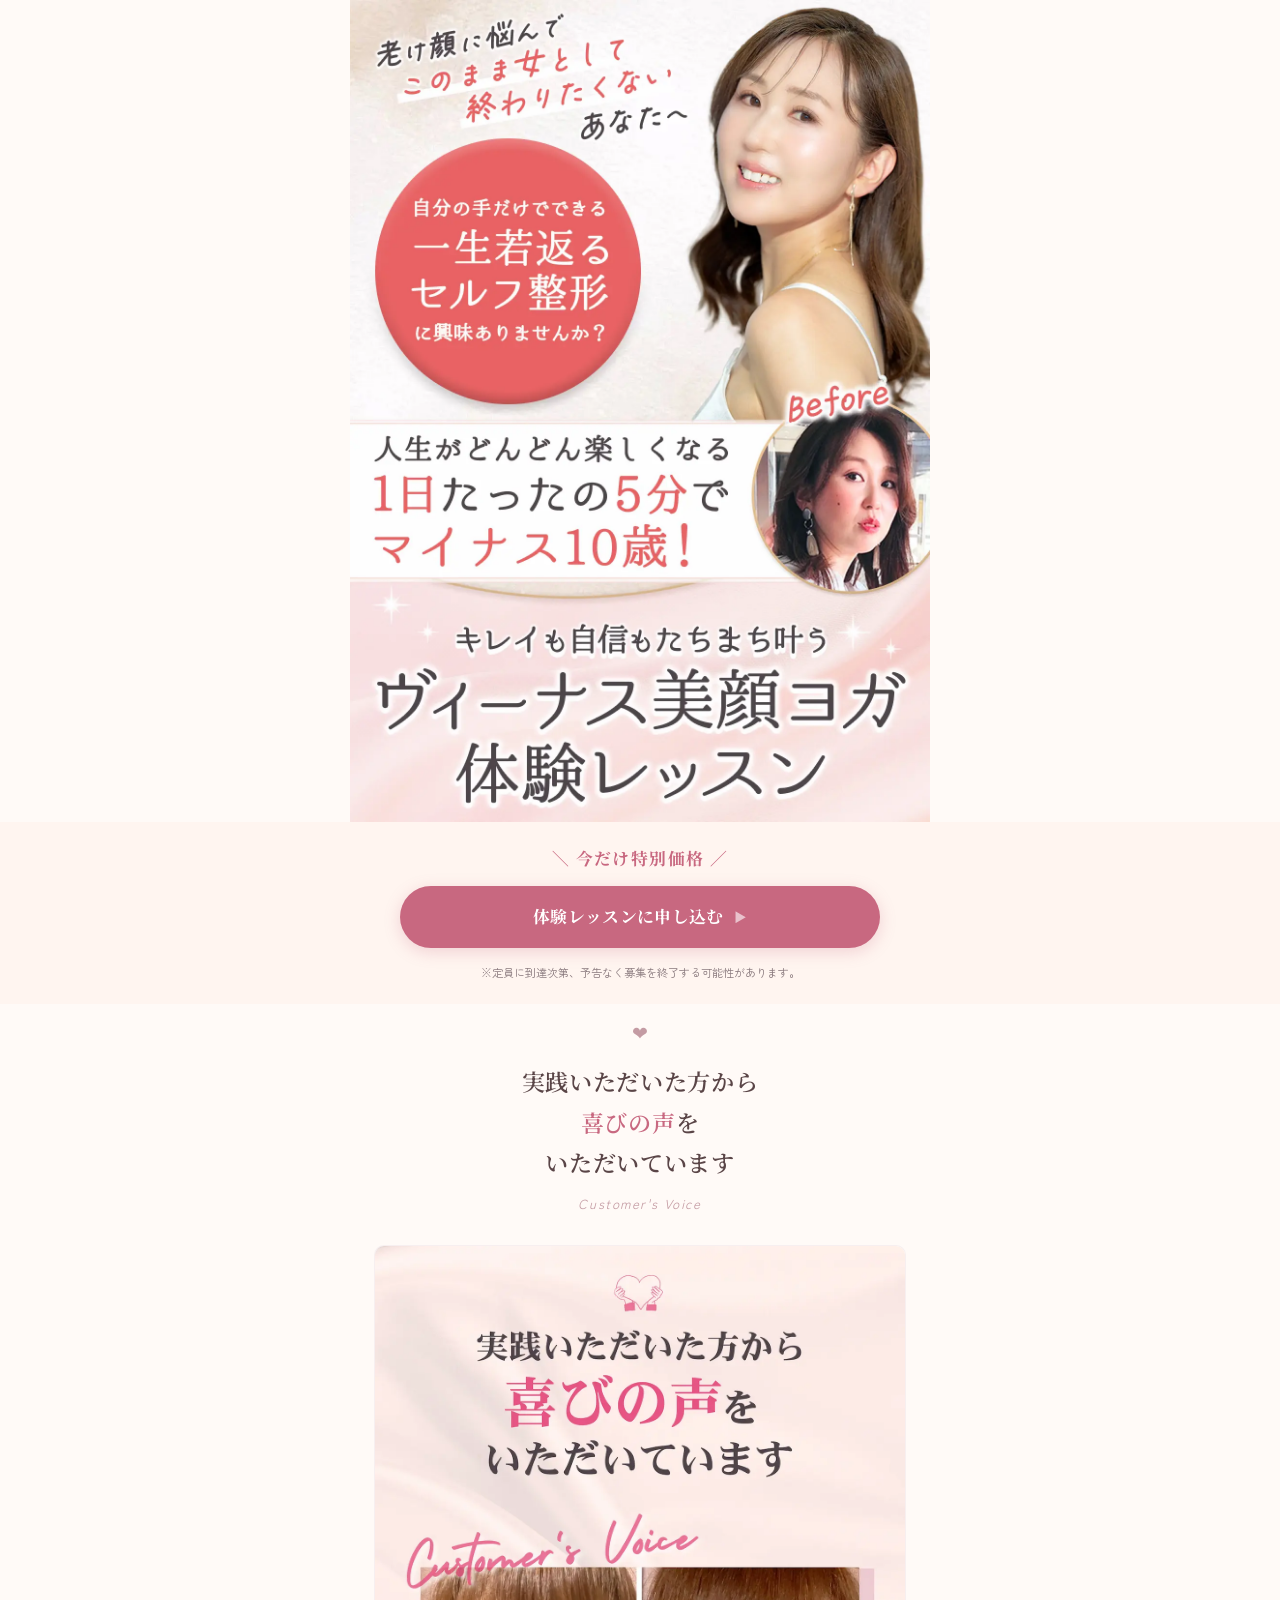
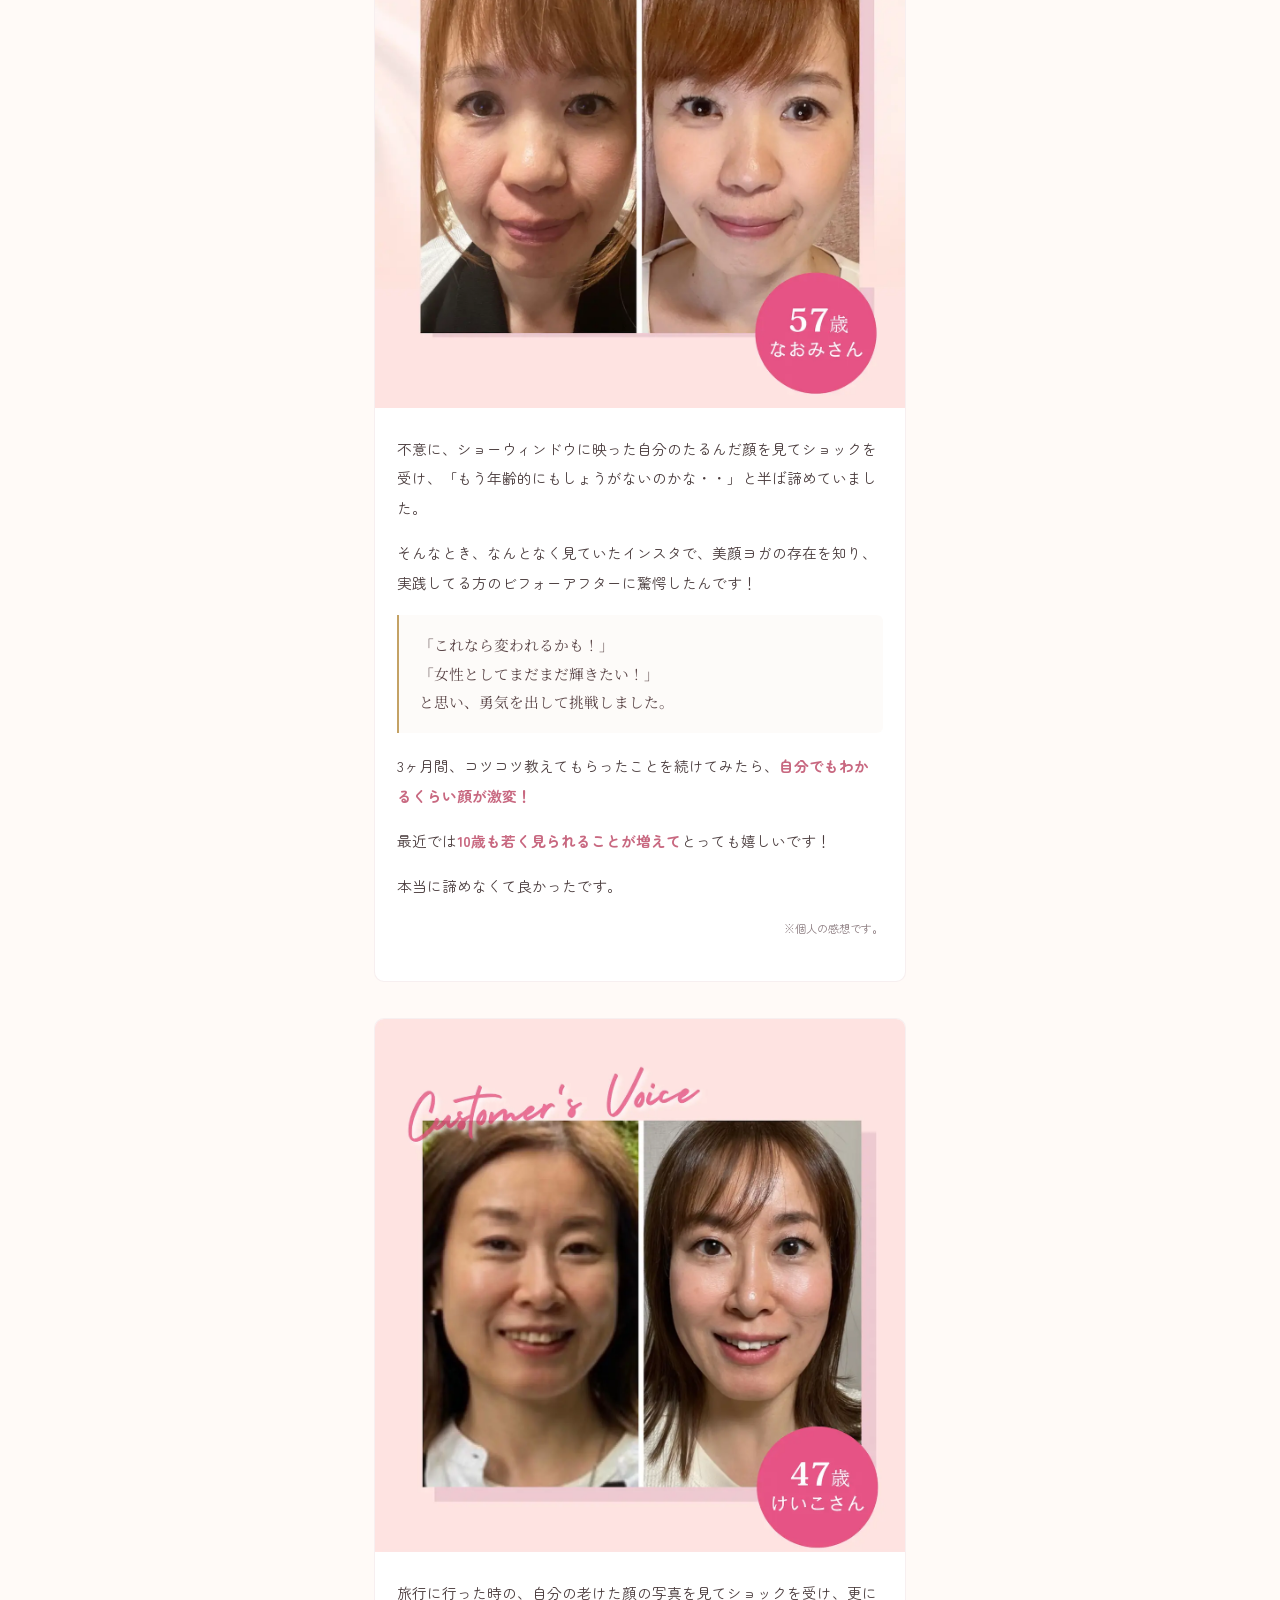
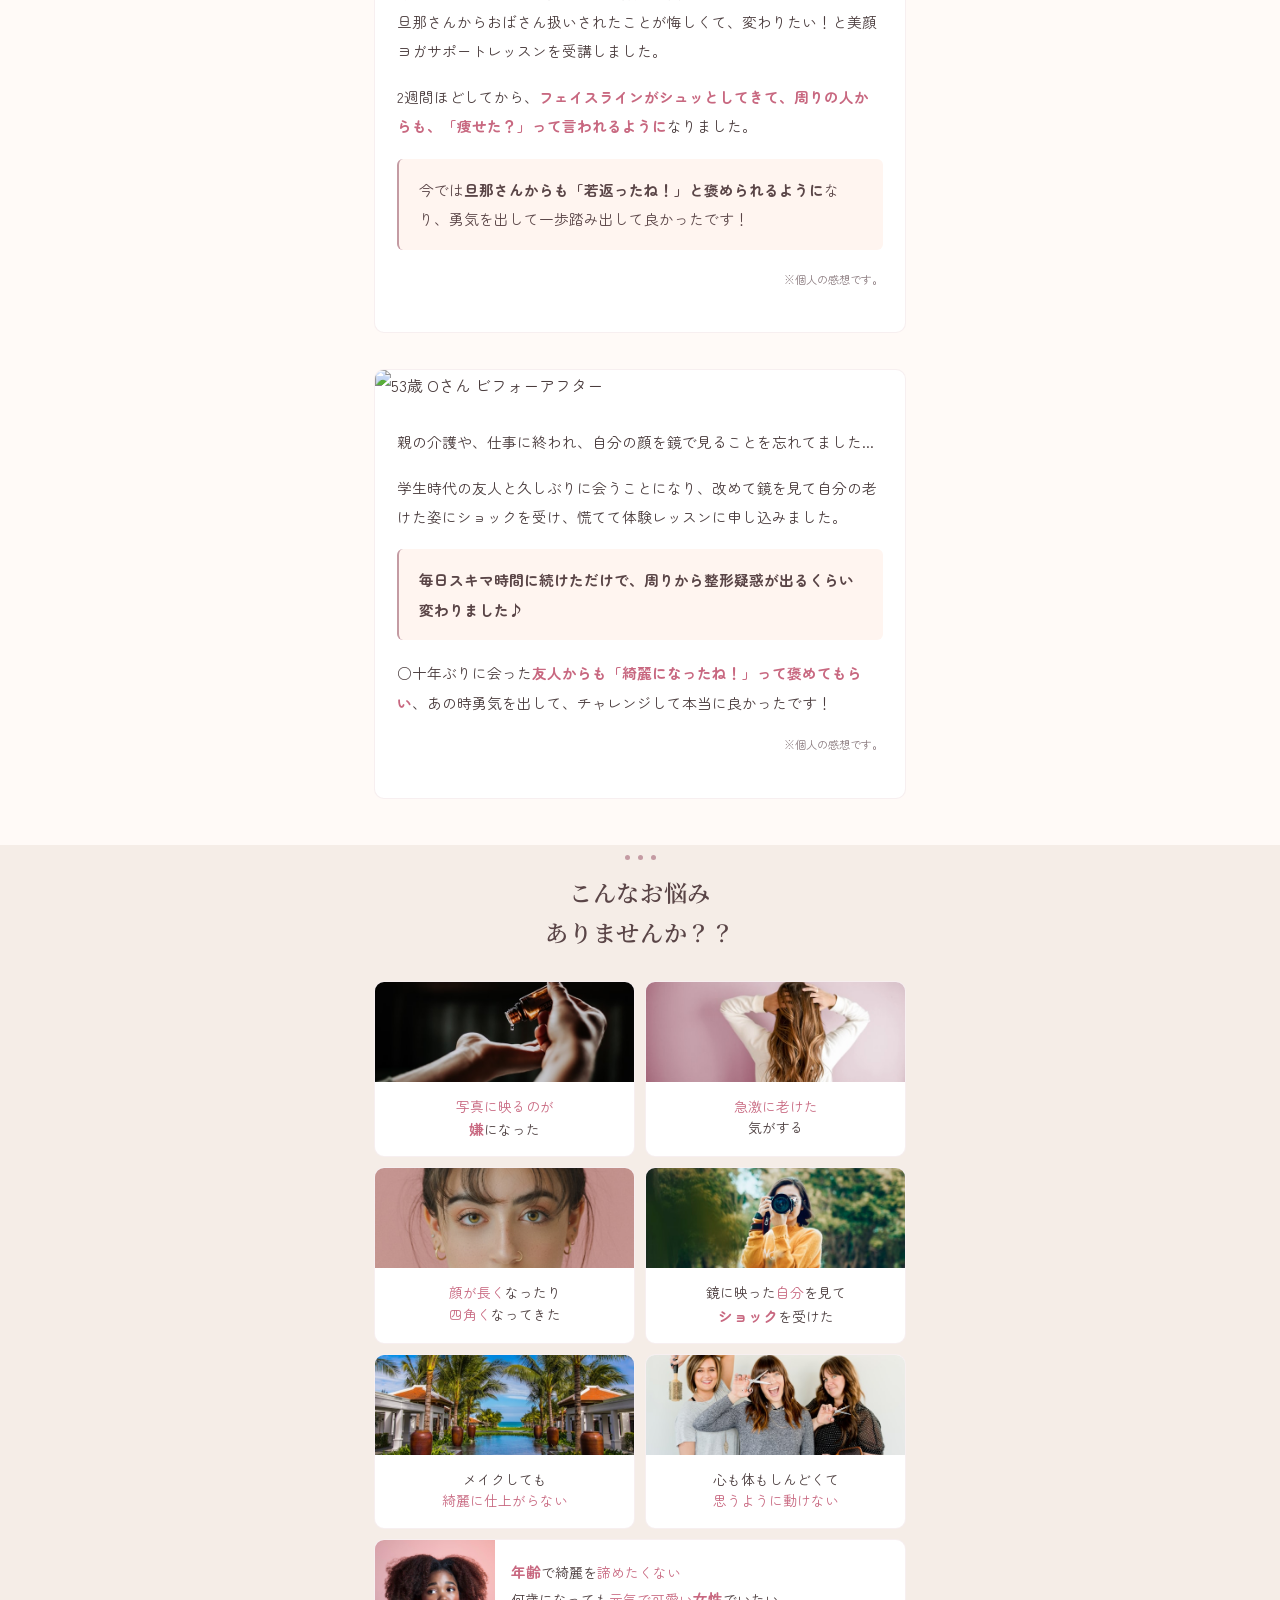
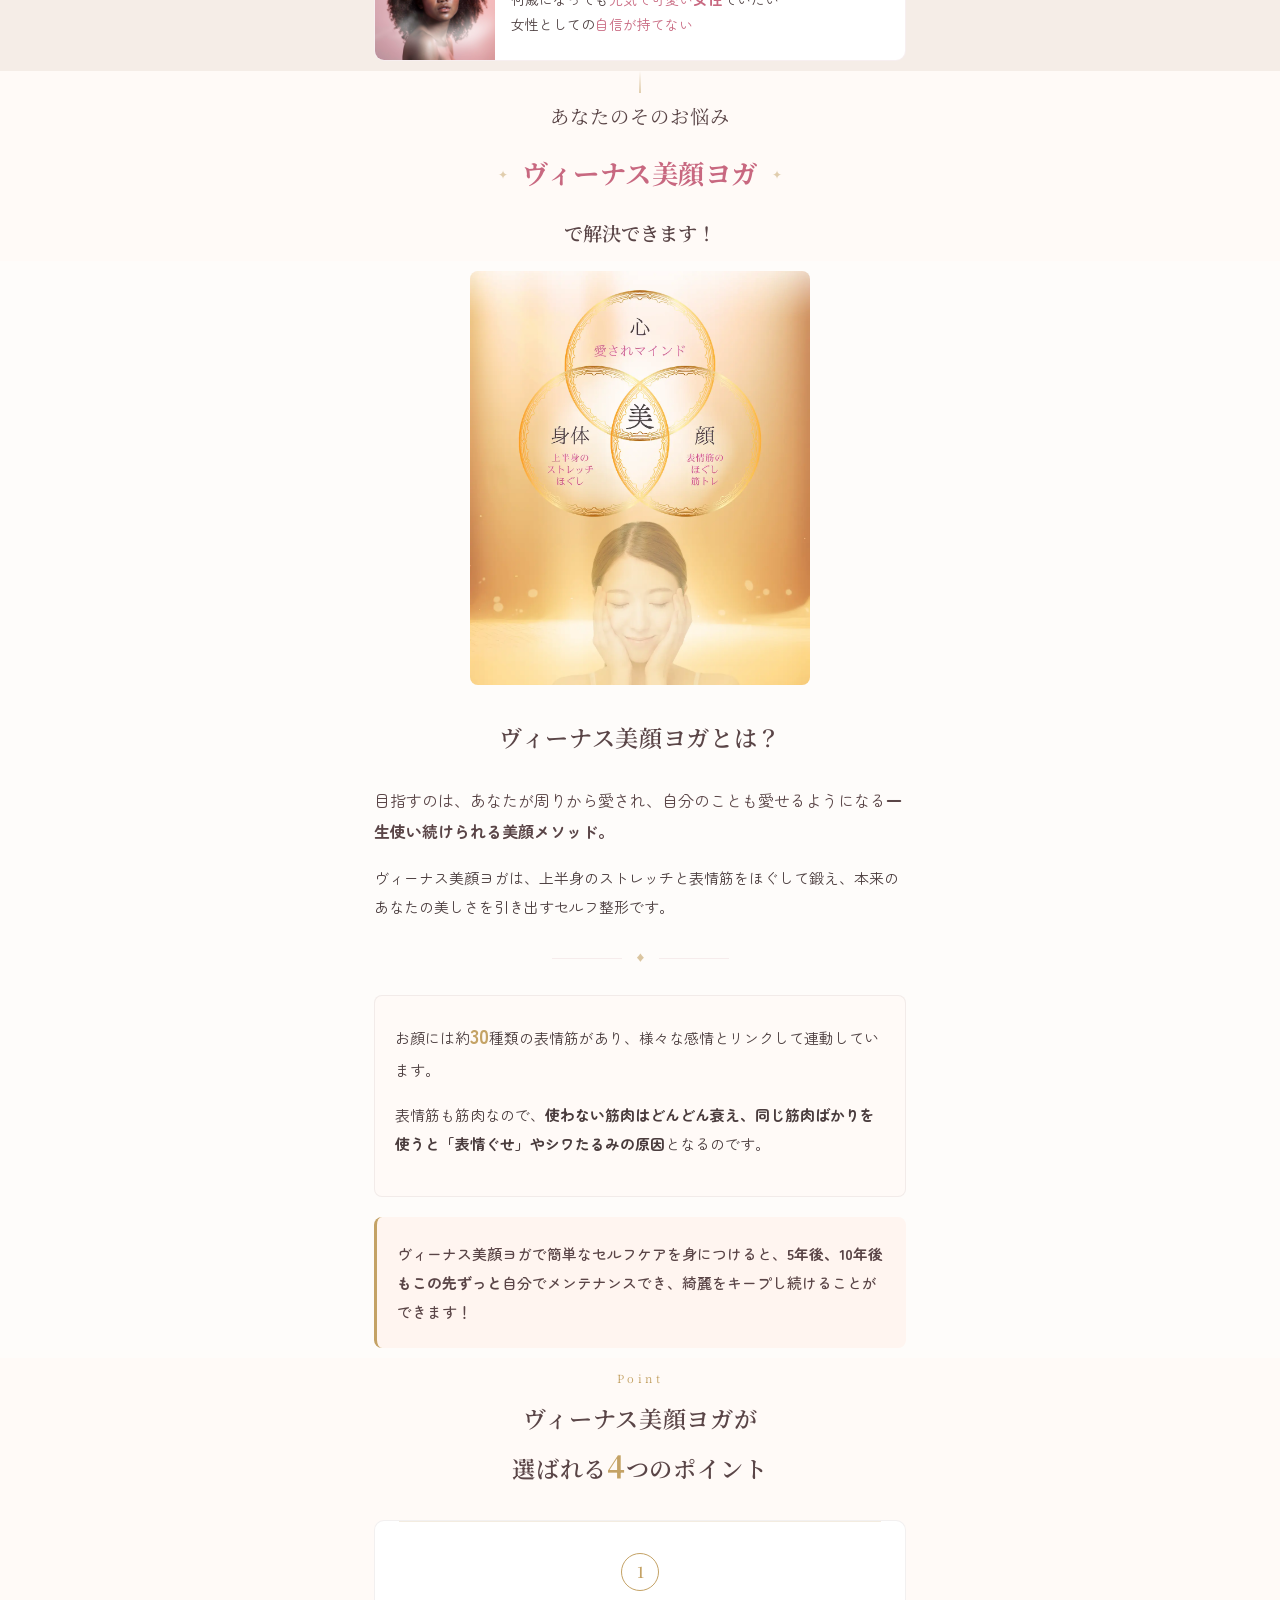
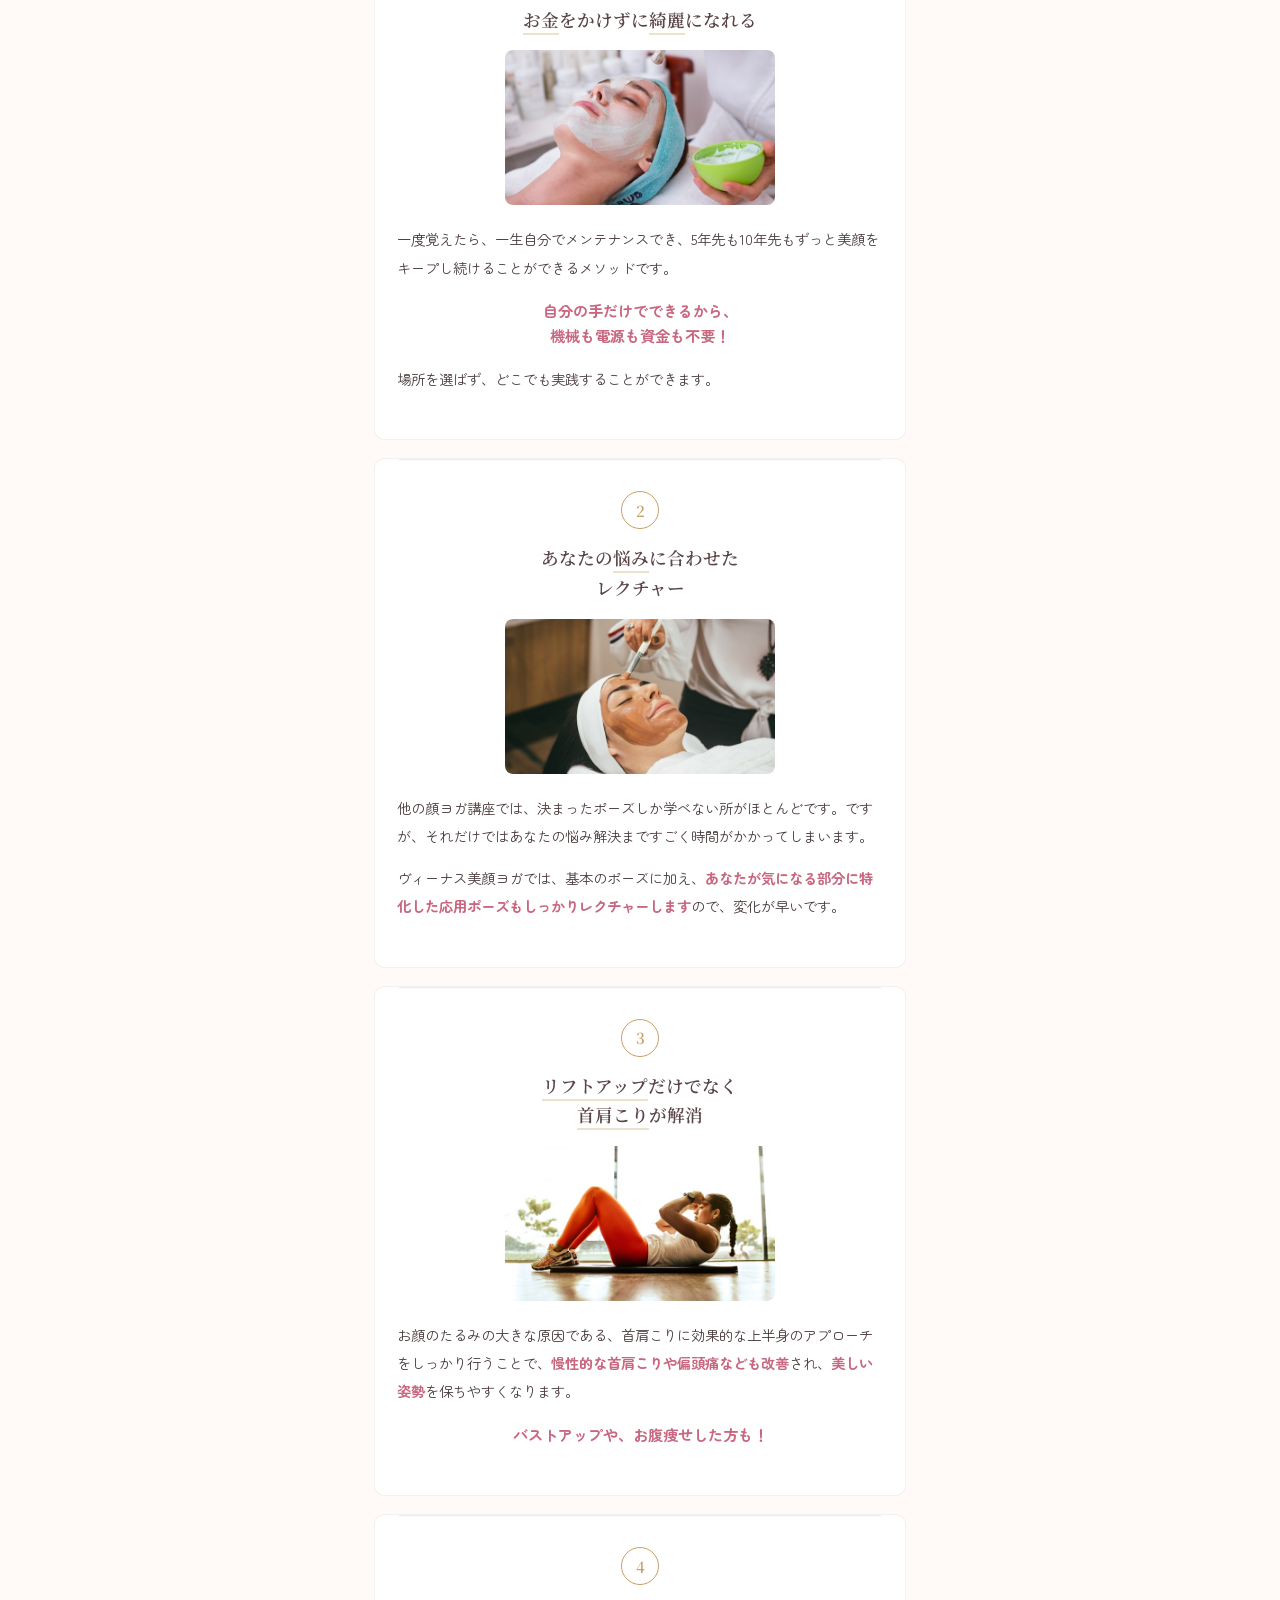
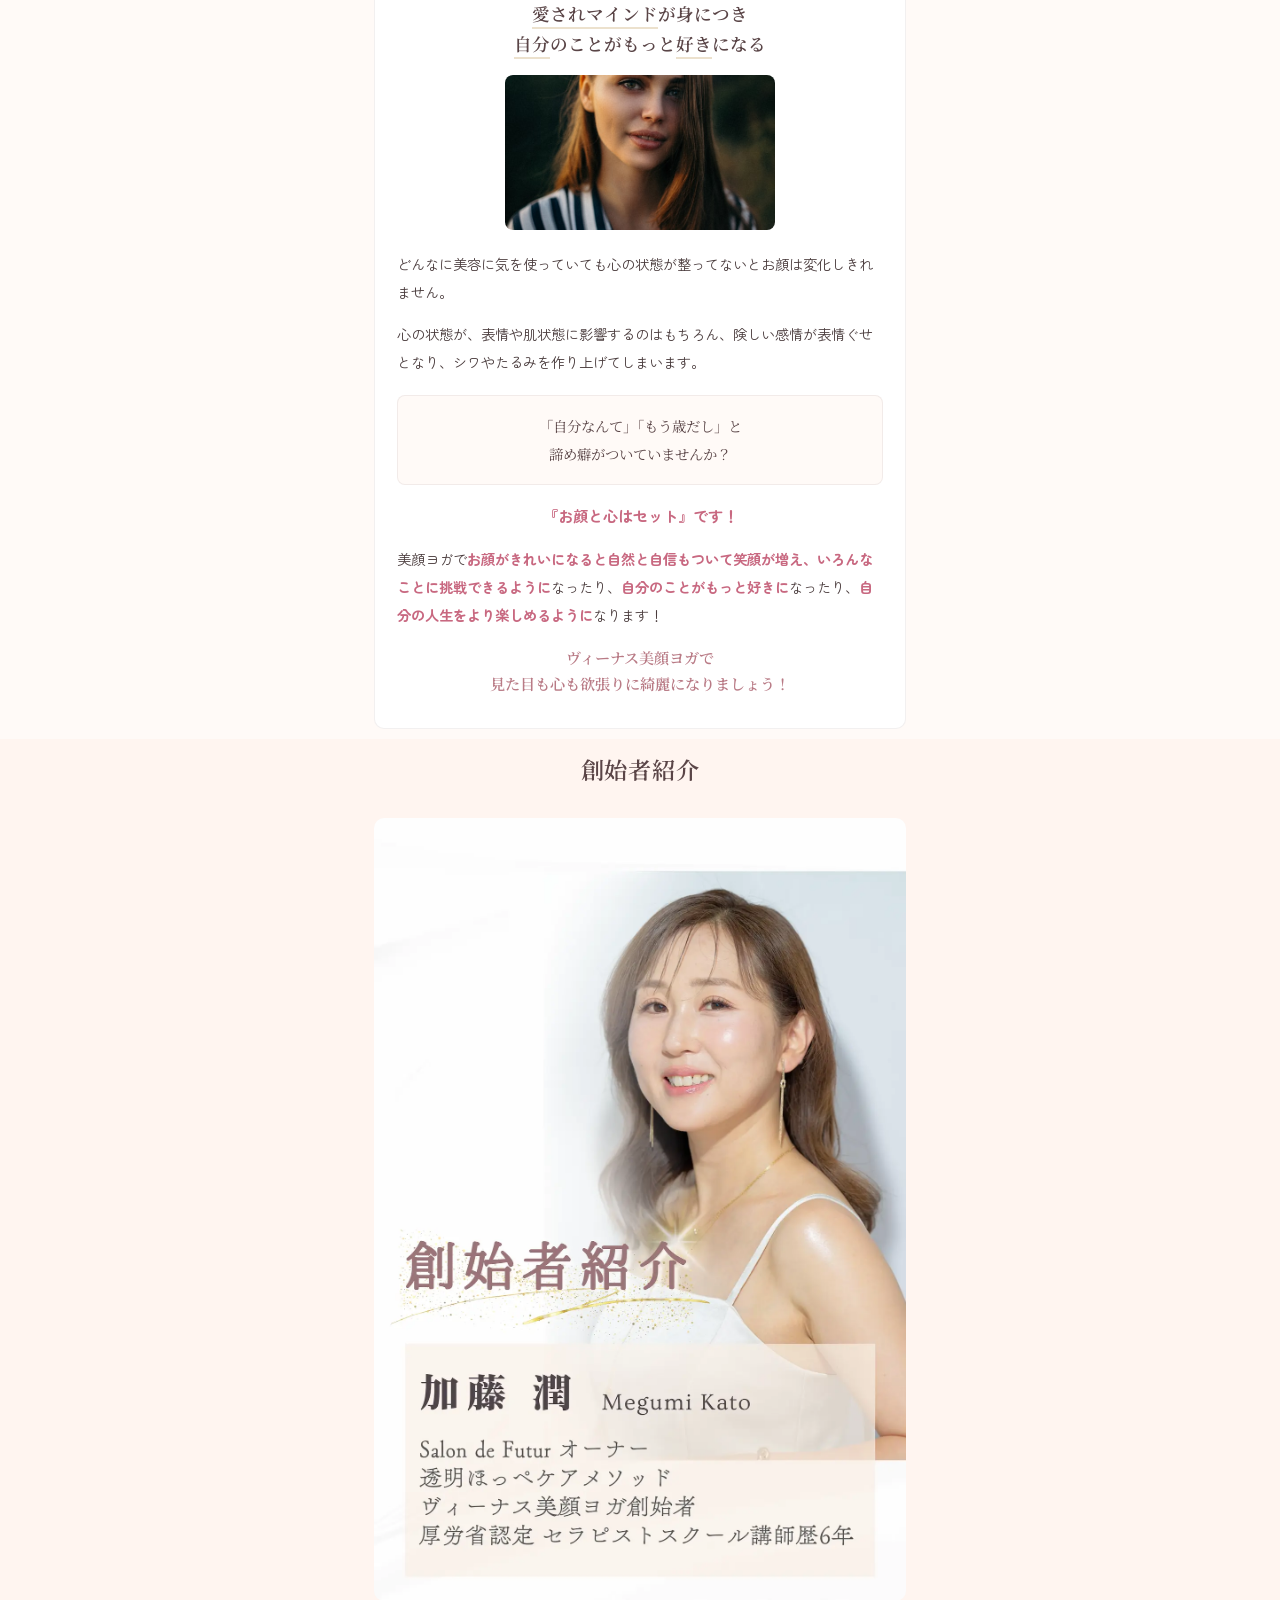
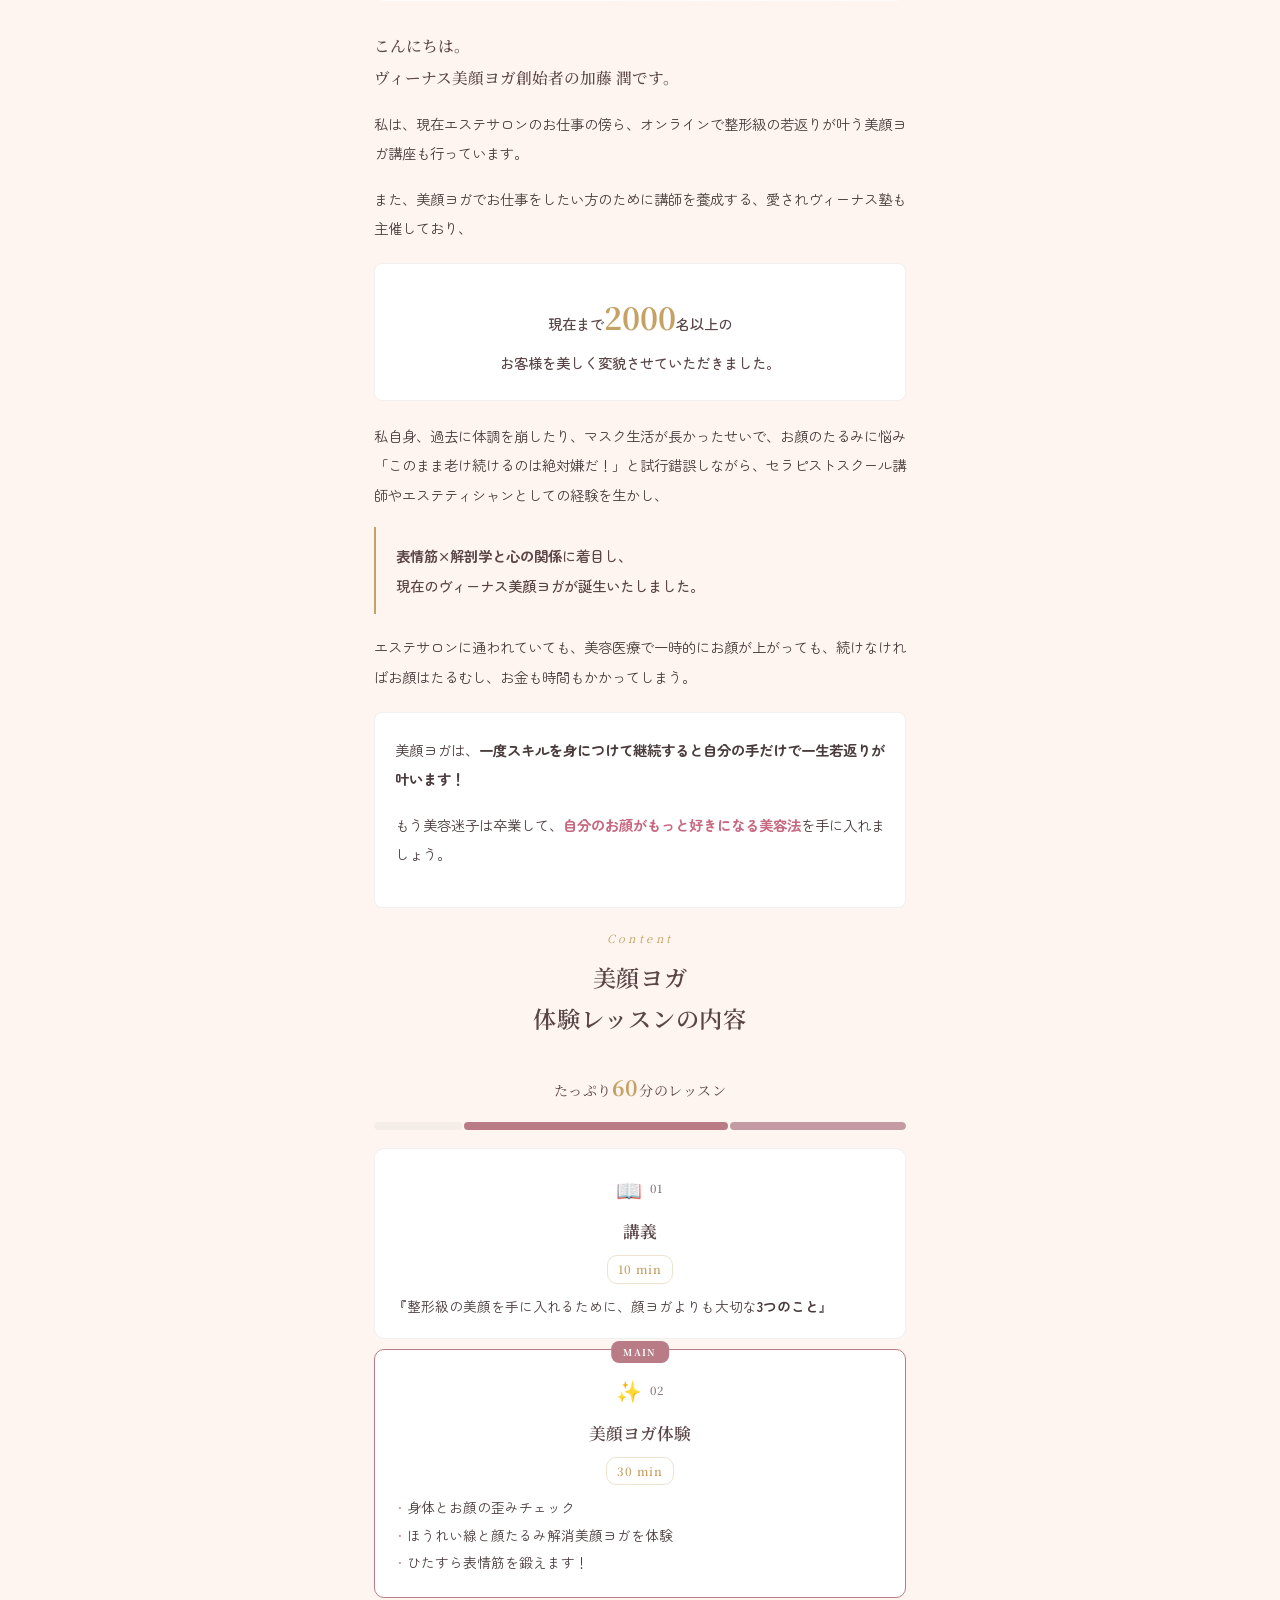
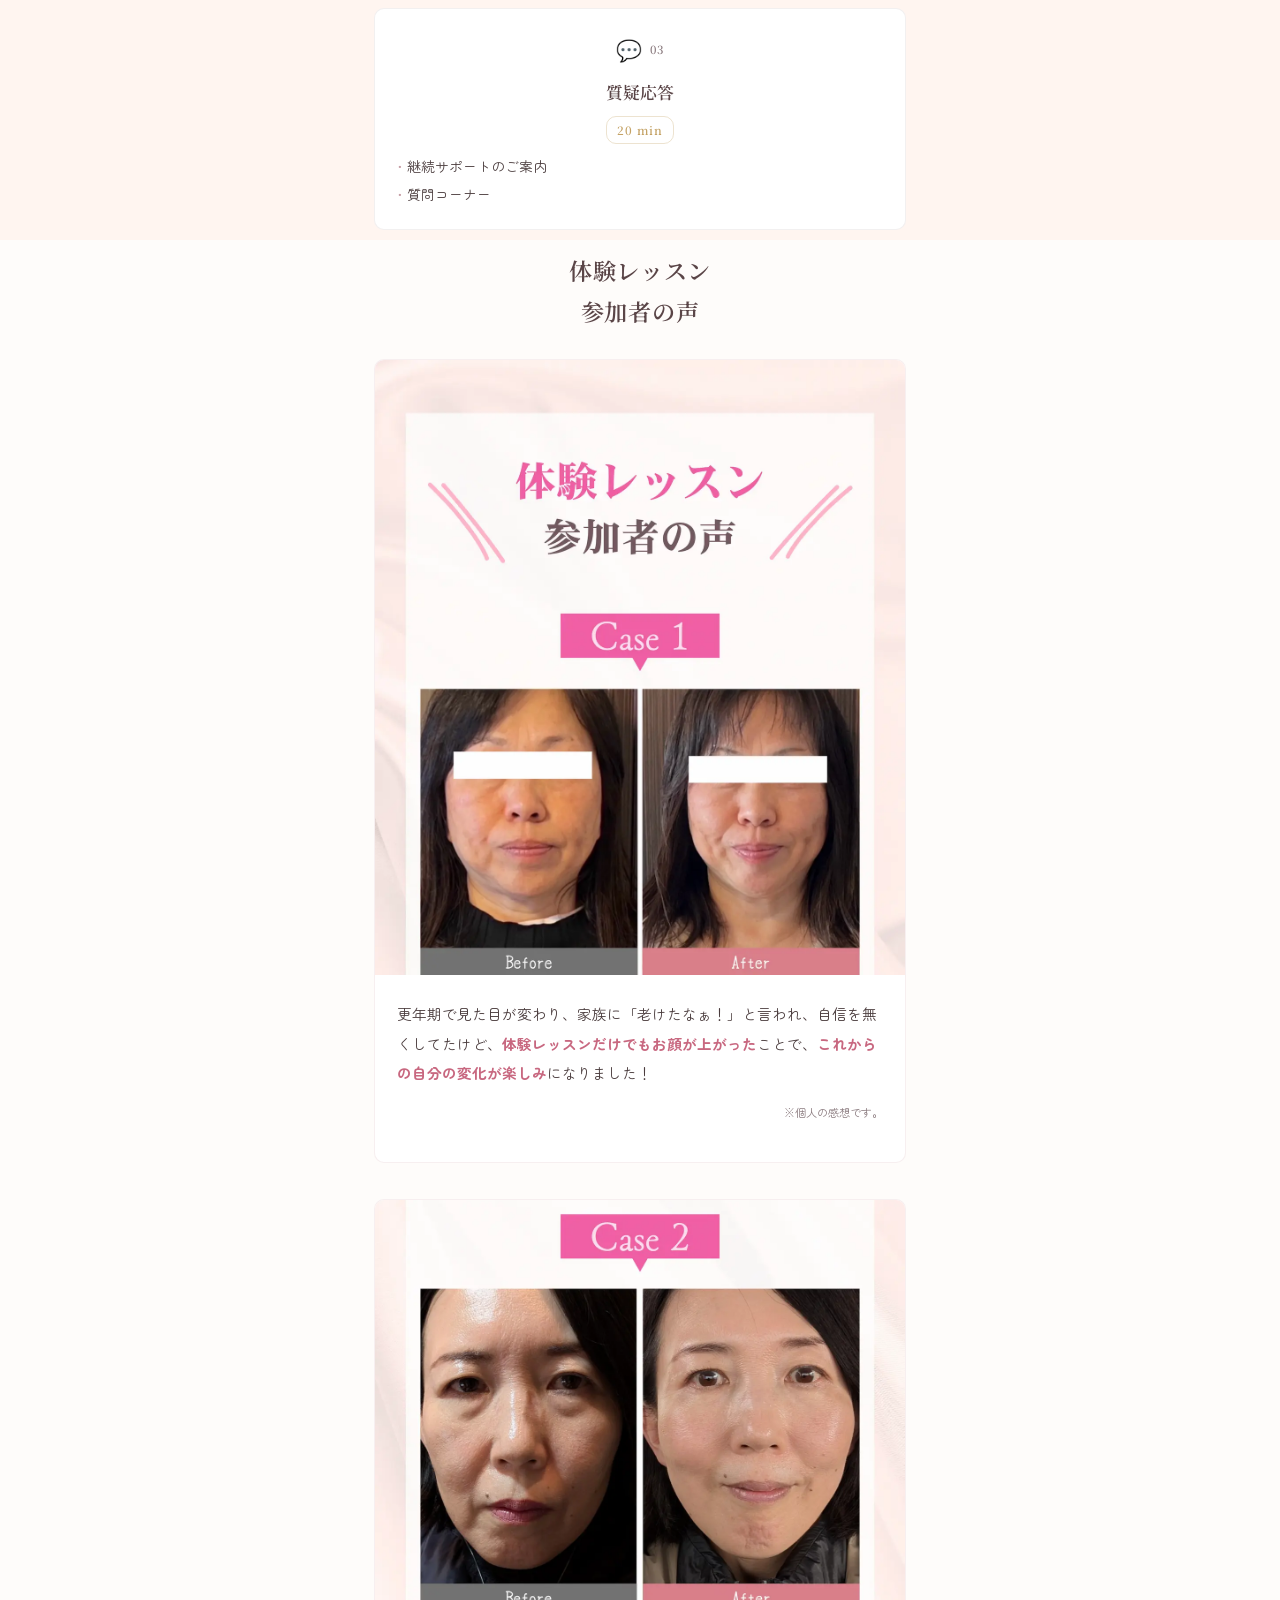
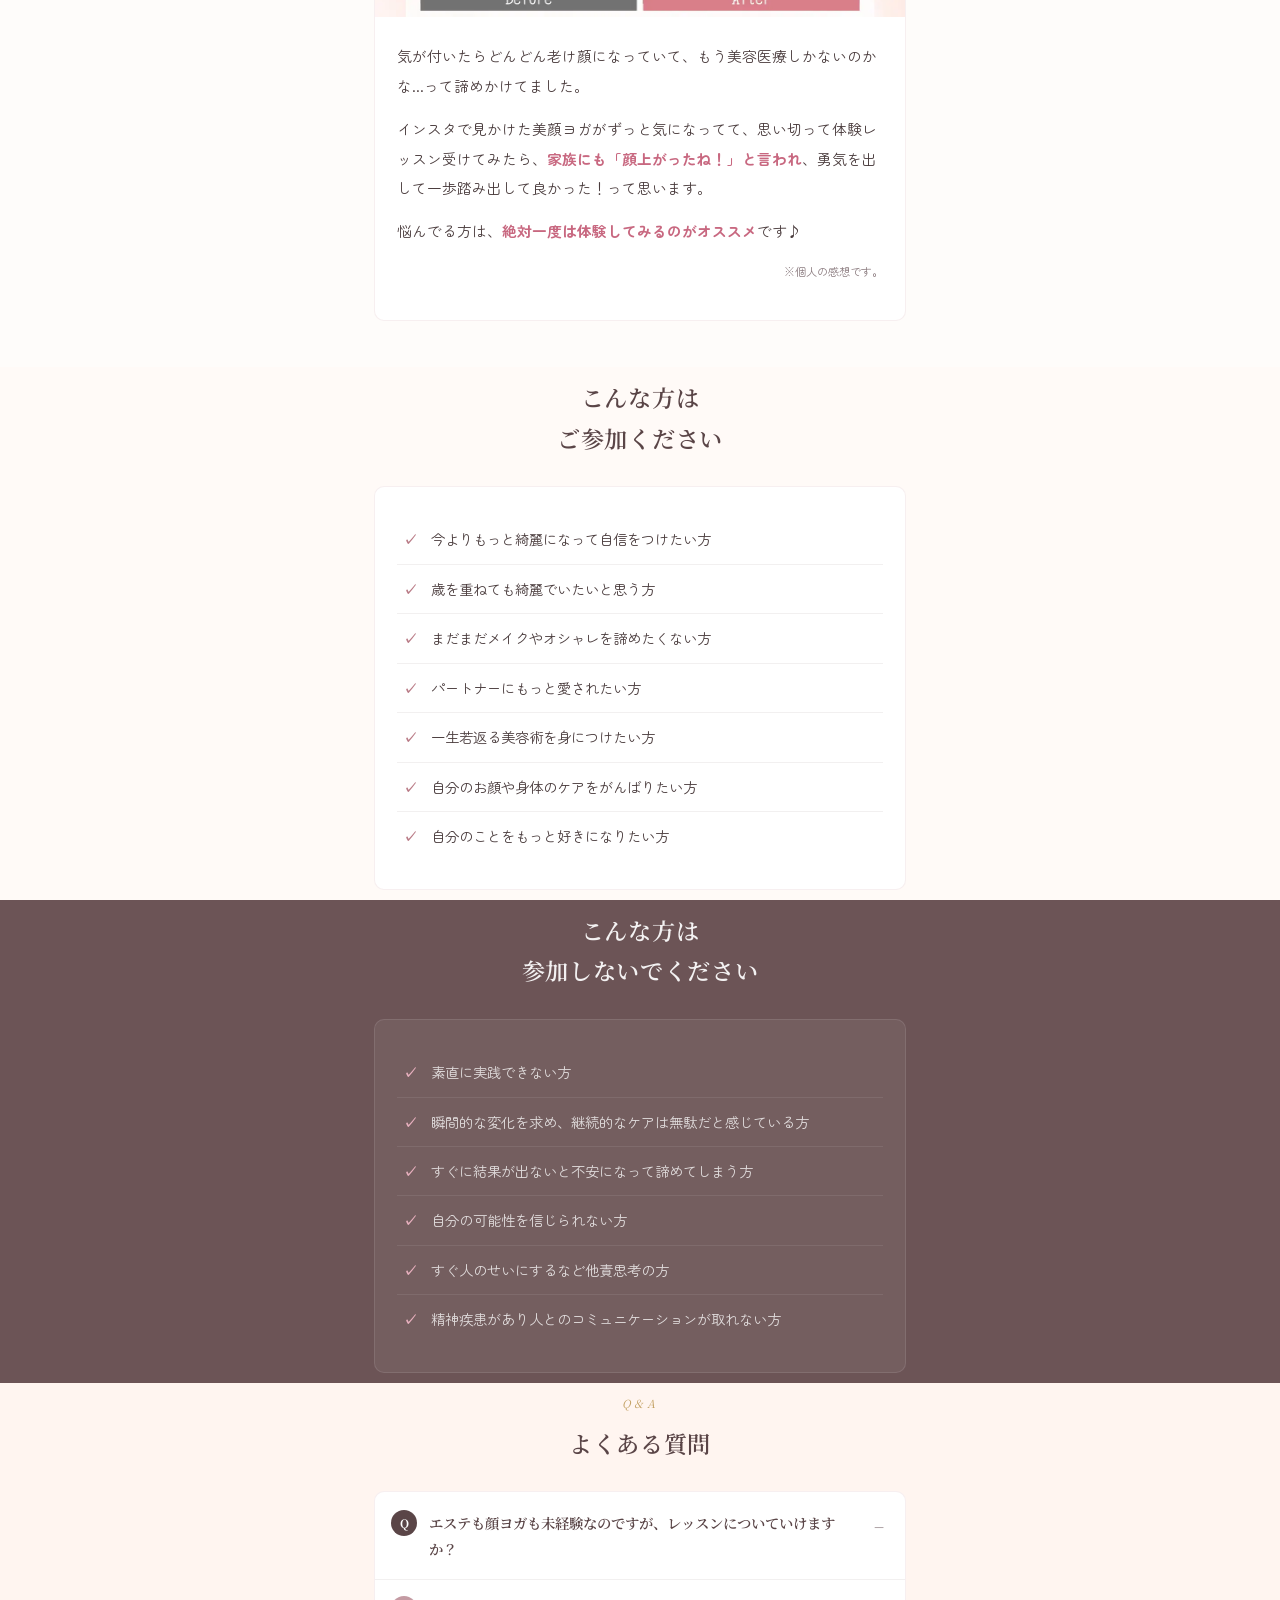
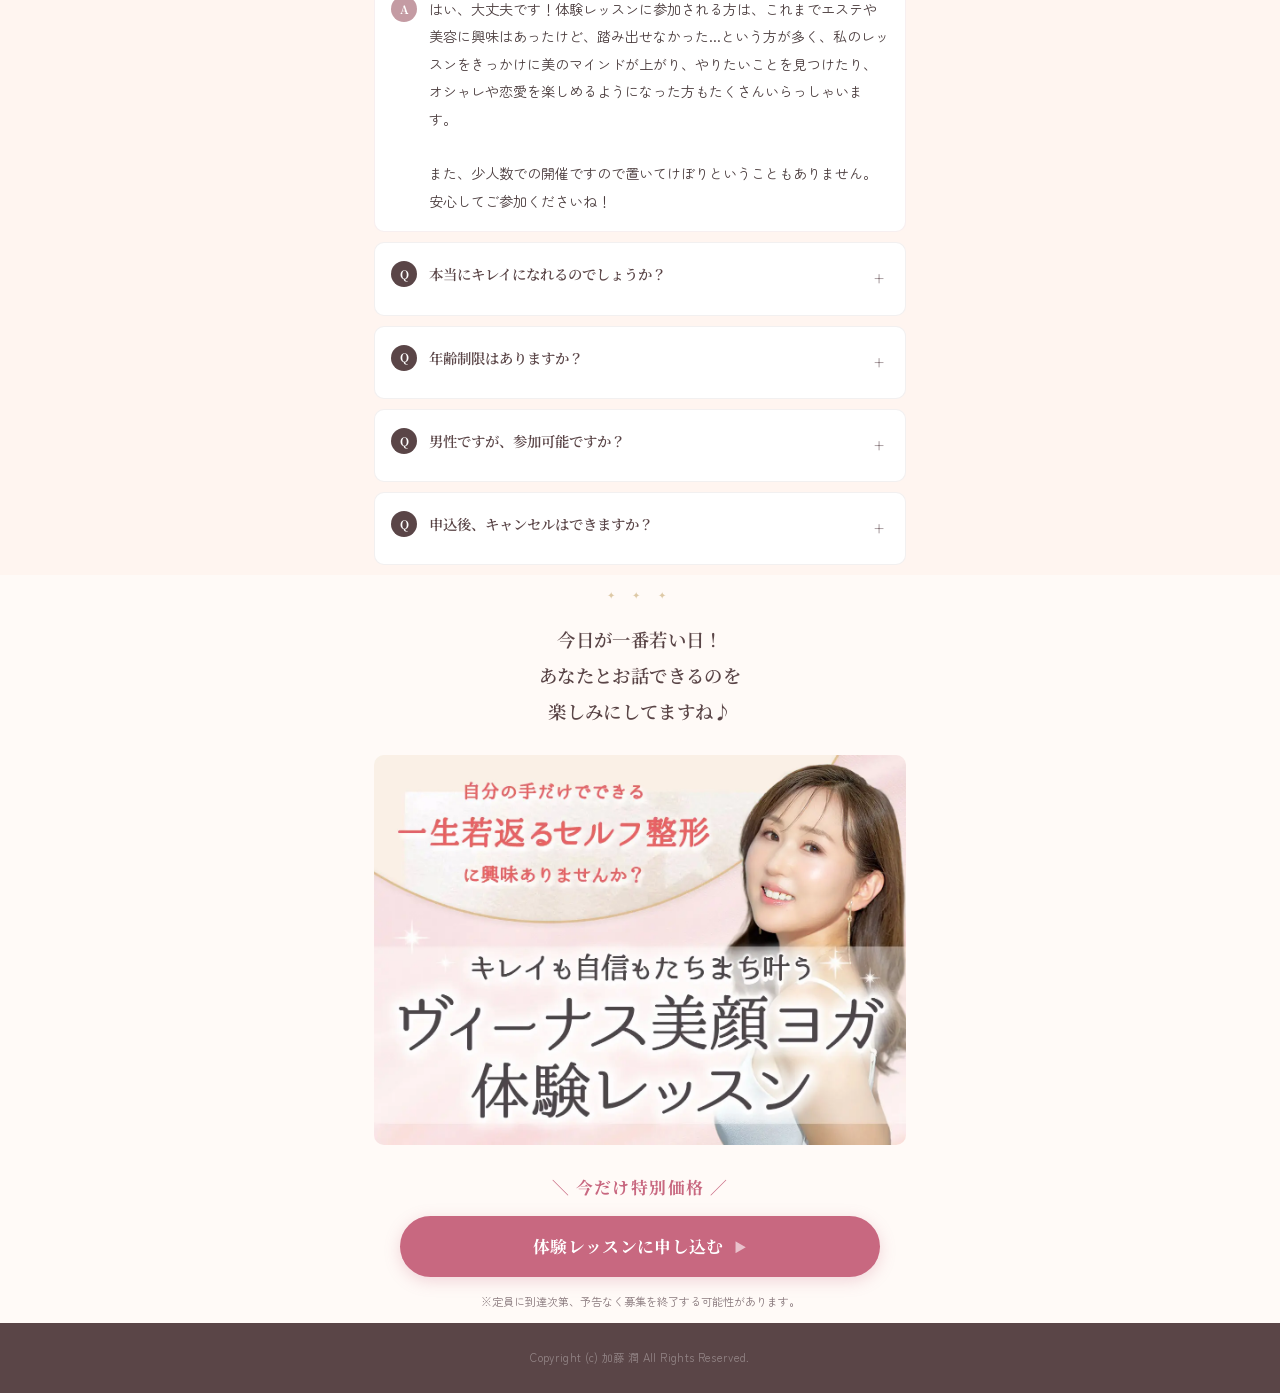
==== commit 6a7dad4a: "img_07を.webp→.pngに変更" ====
--- a/index.html
+++ b/index.html
@@ -77,7 +77,7 @@
       <!-- Voice 3 -->
       <div class="voice-card fade-in">
         <div class="voice-photo">
-          <img src="images/img_07.webp" alt="53歳 Oさん ビフォーアフター">
+          <img src="images/img_07.png" alt="53歳 Oさん ビフォーアフター">
         </div>
         <div class="voice-text">
           <p>親の介護や、仕事に終われ、自分の顔を鏡で見ることを忘れてました...</p>
--- a/css/style.css
+++ b/css/style.css
@@ -180,9 +180,10 @@
 
 .cta-lead {
   font-family: var(--font-heading);
-  font-size: 0.78rem;
-  color: var(--c-rose);
-  letter-spacing: 0.15em;
+  font-size: 1.05rem;
+  font-weight: 700;
+  color: var(--c-pink);
+  letter-spacing: 0.08em;
   margin-bottom: 12px;
 }
 
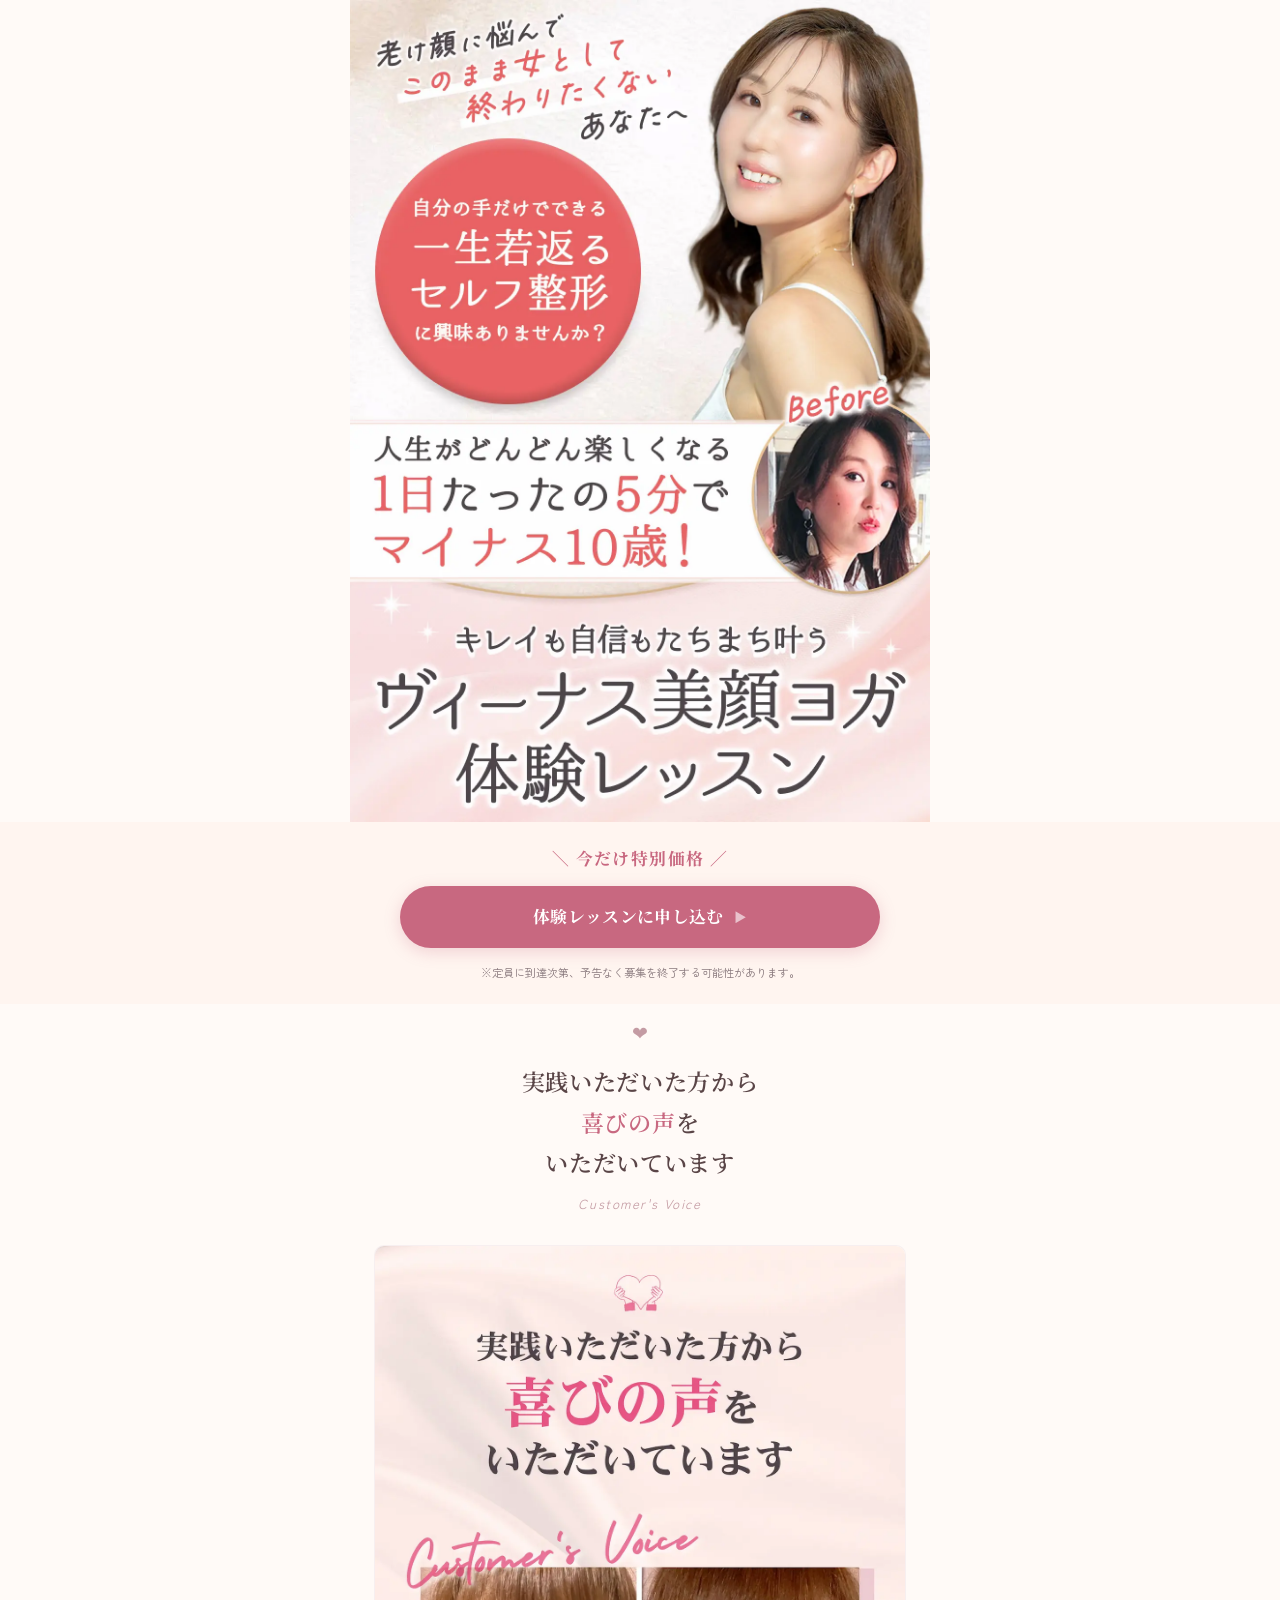
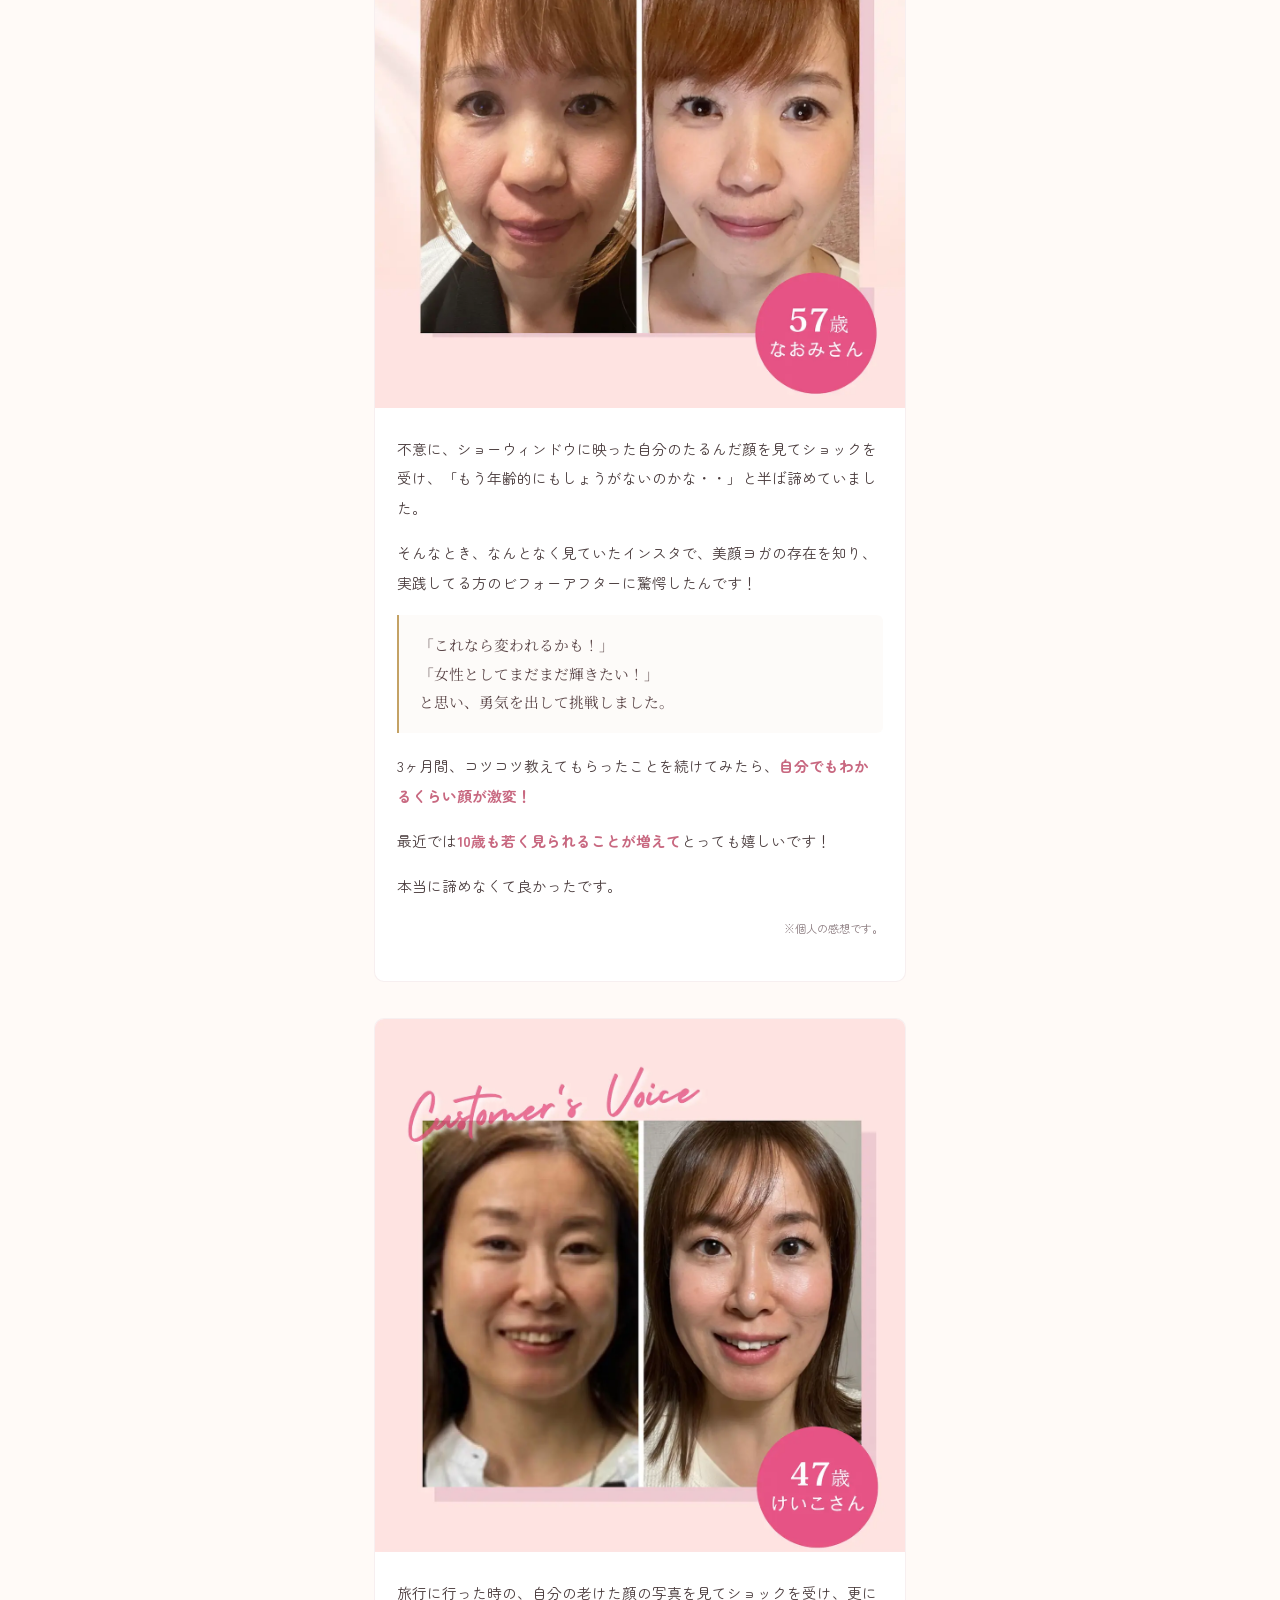
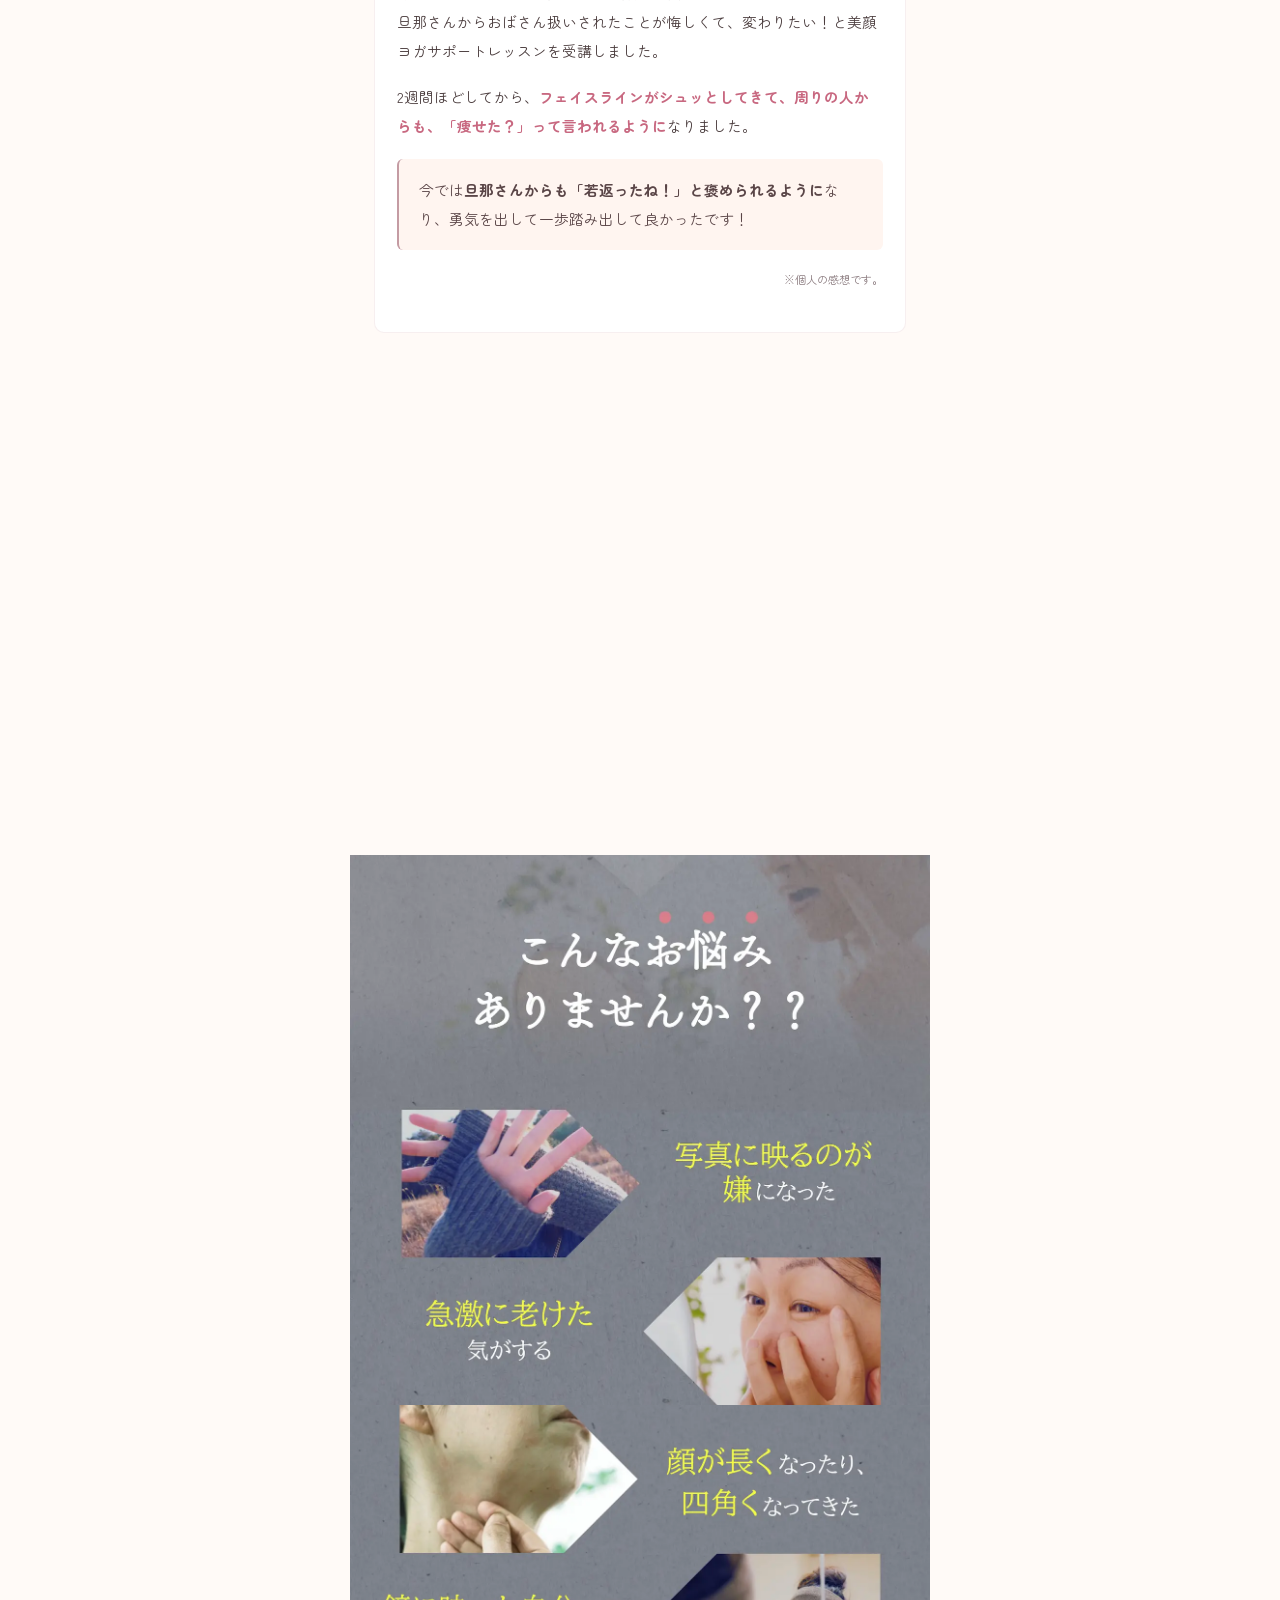
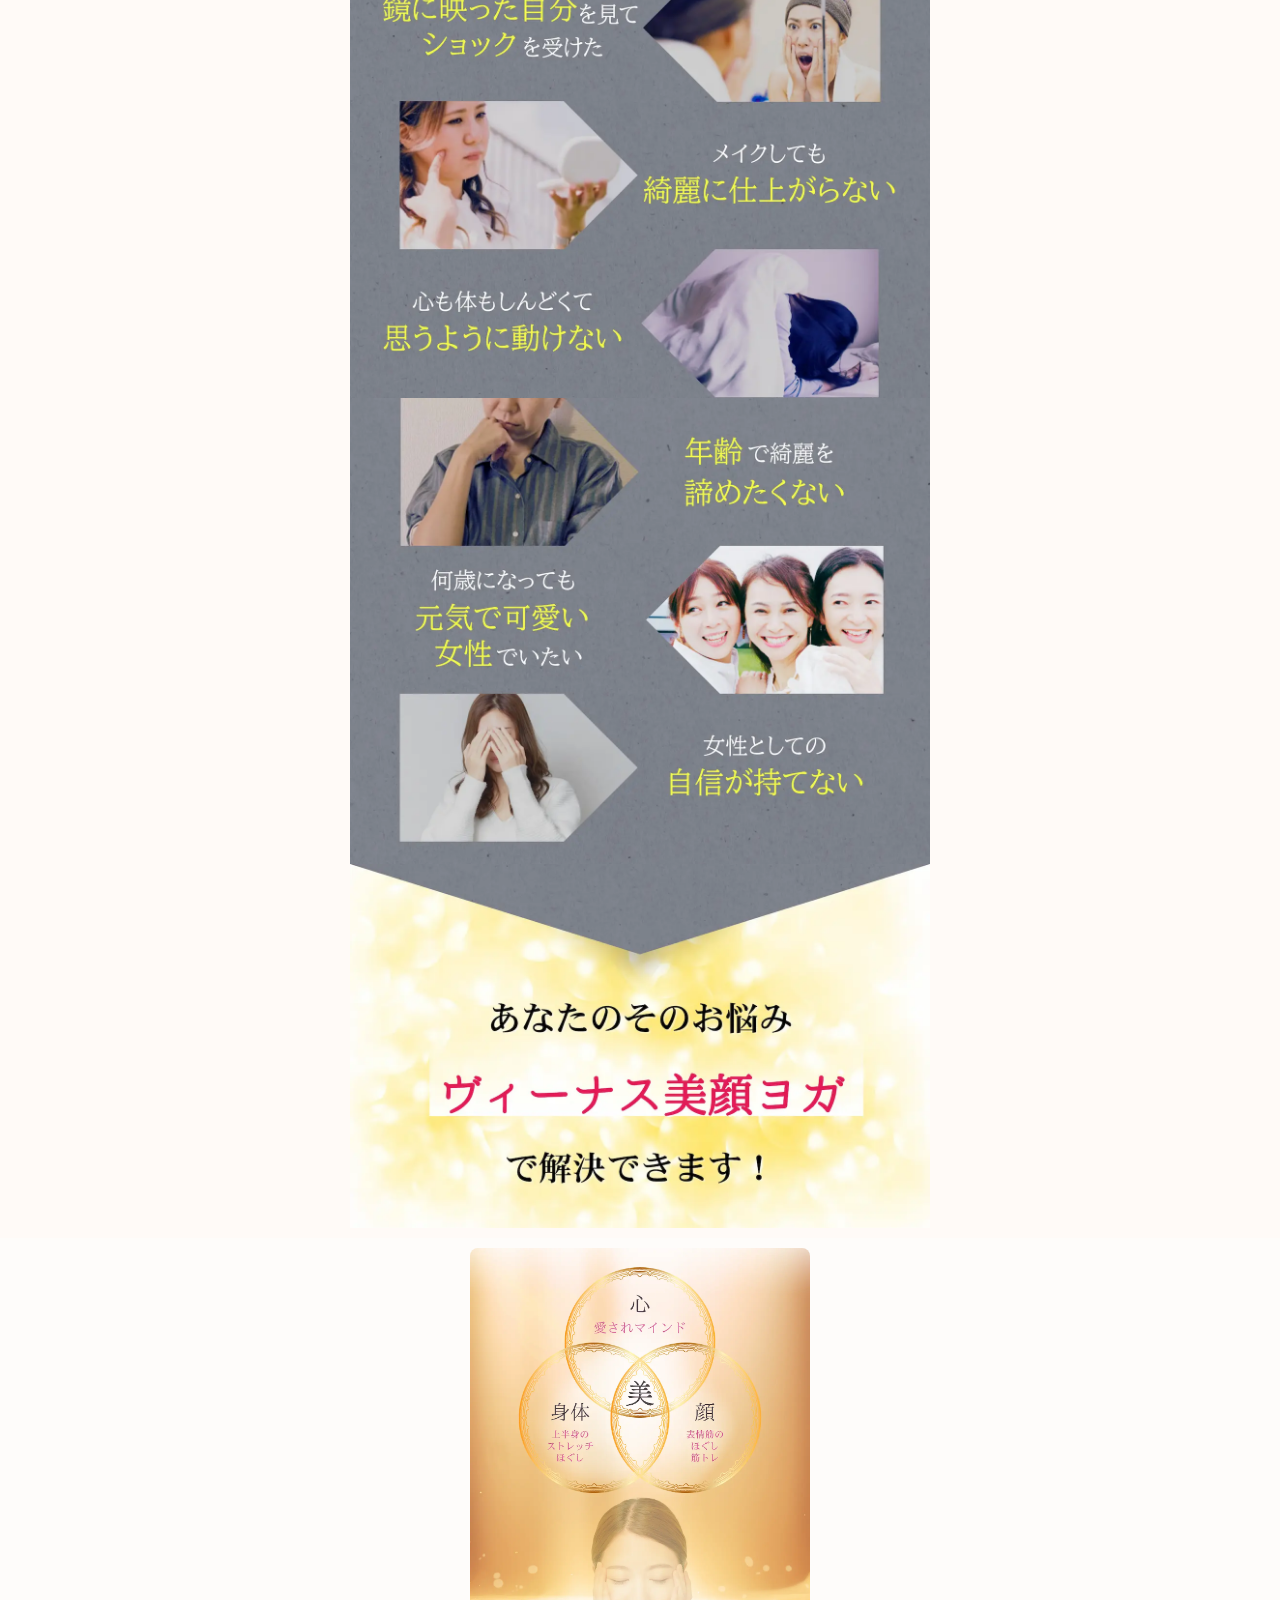
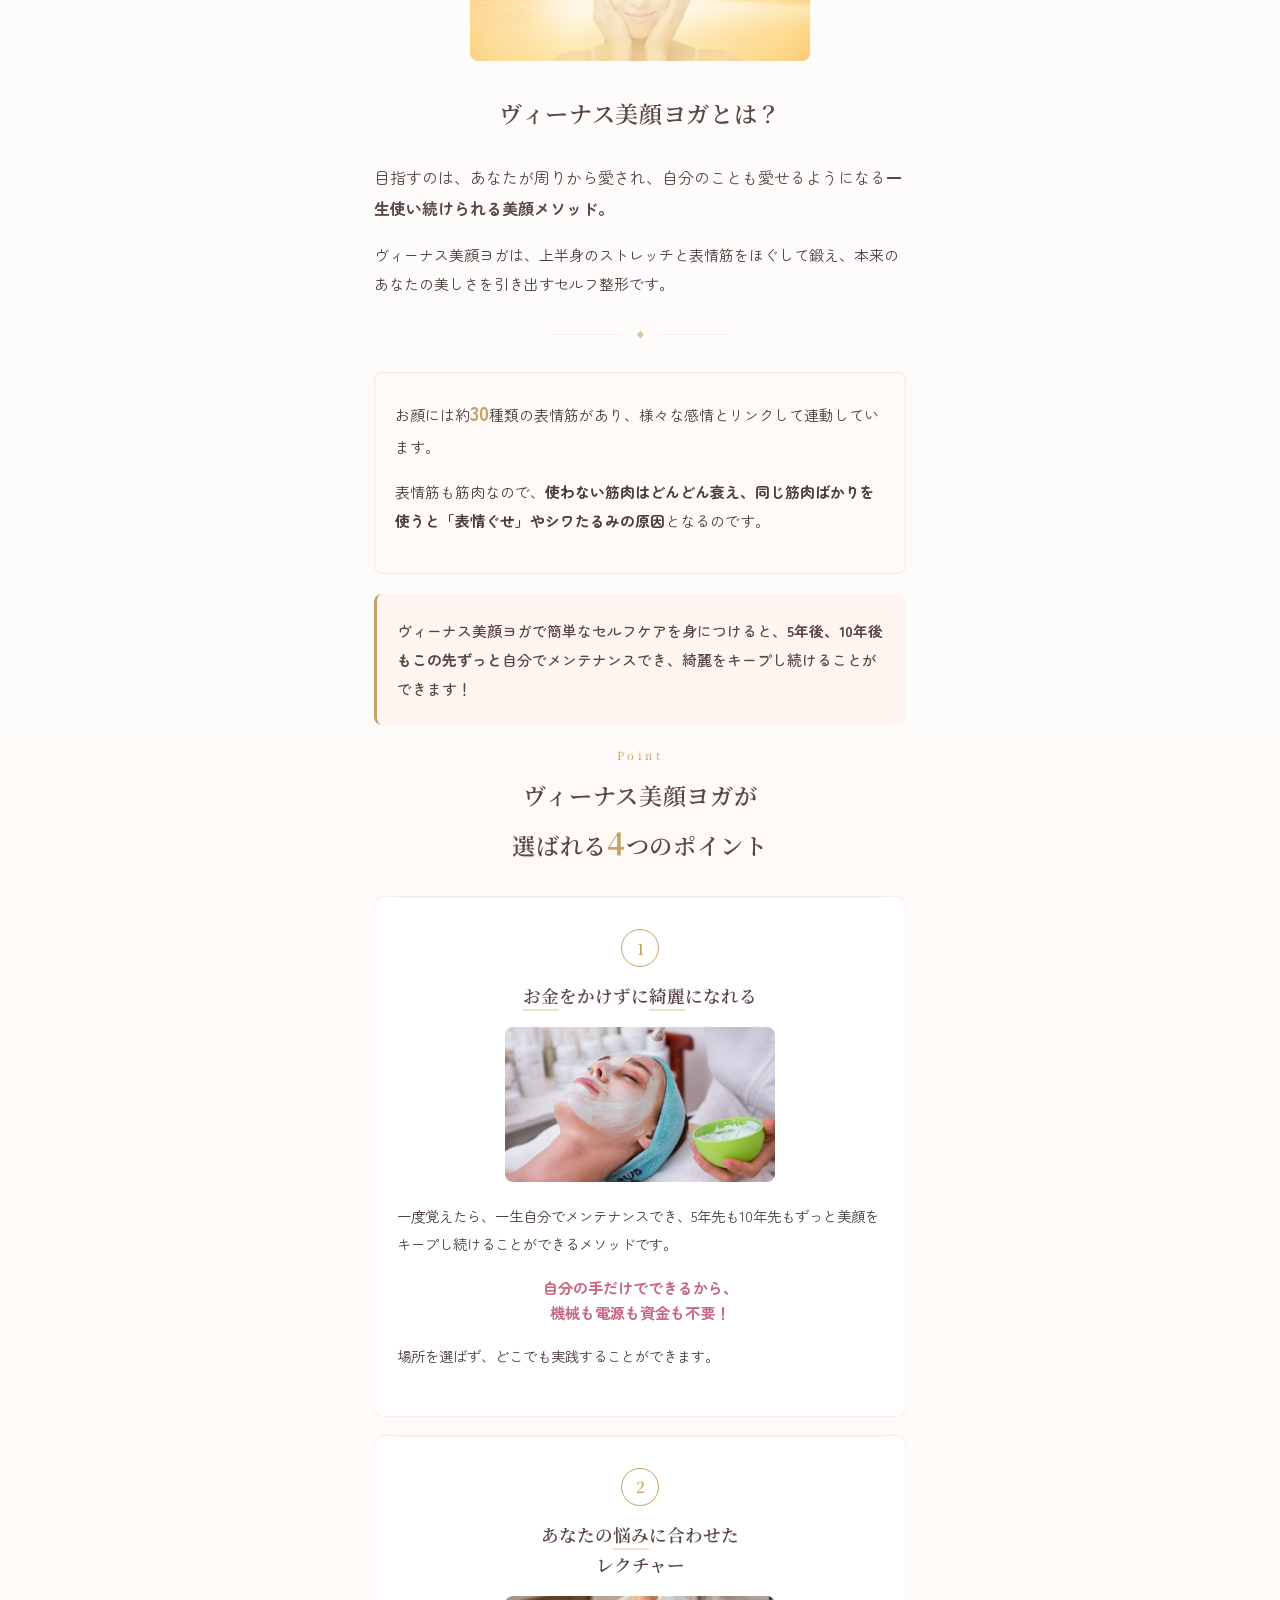
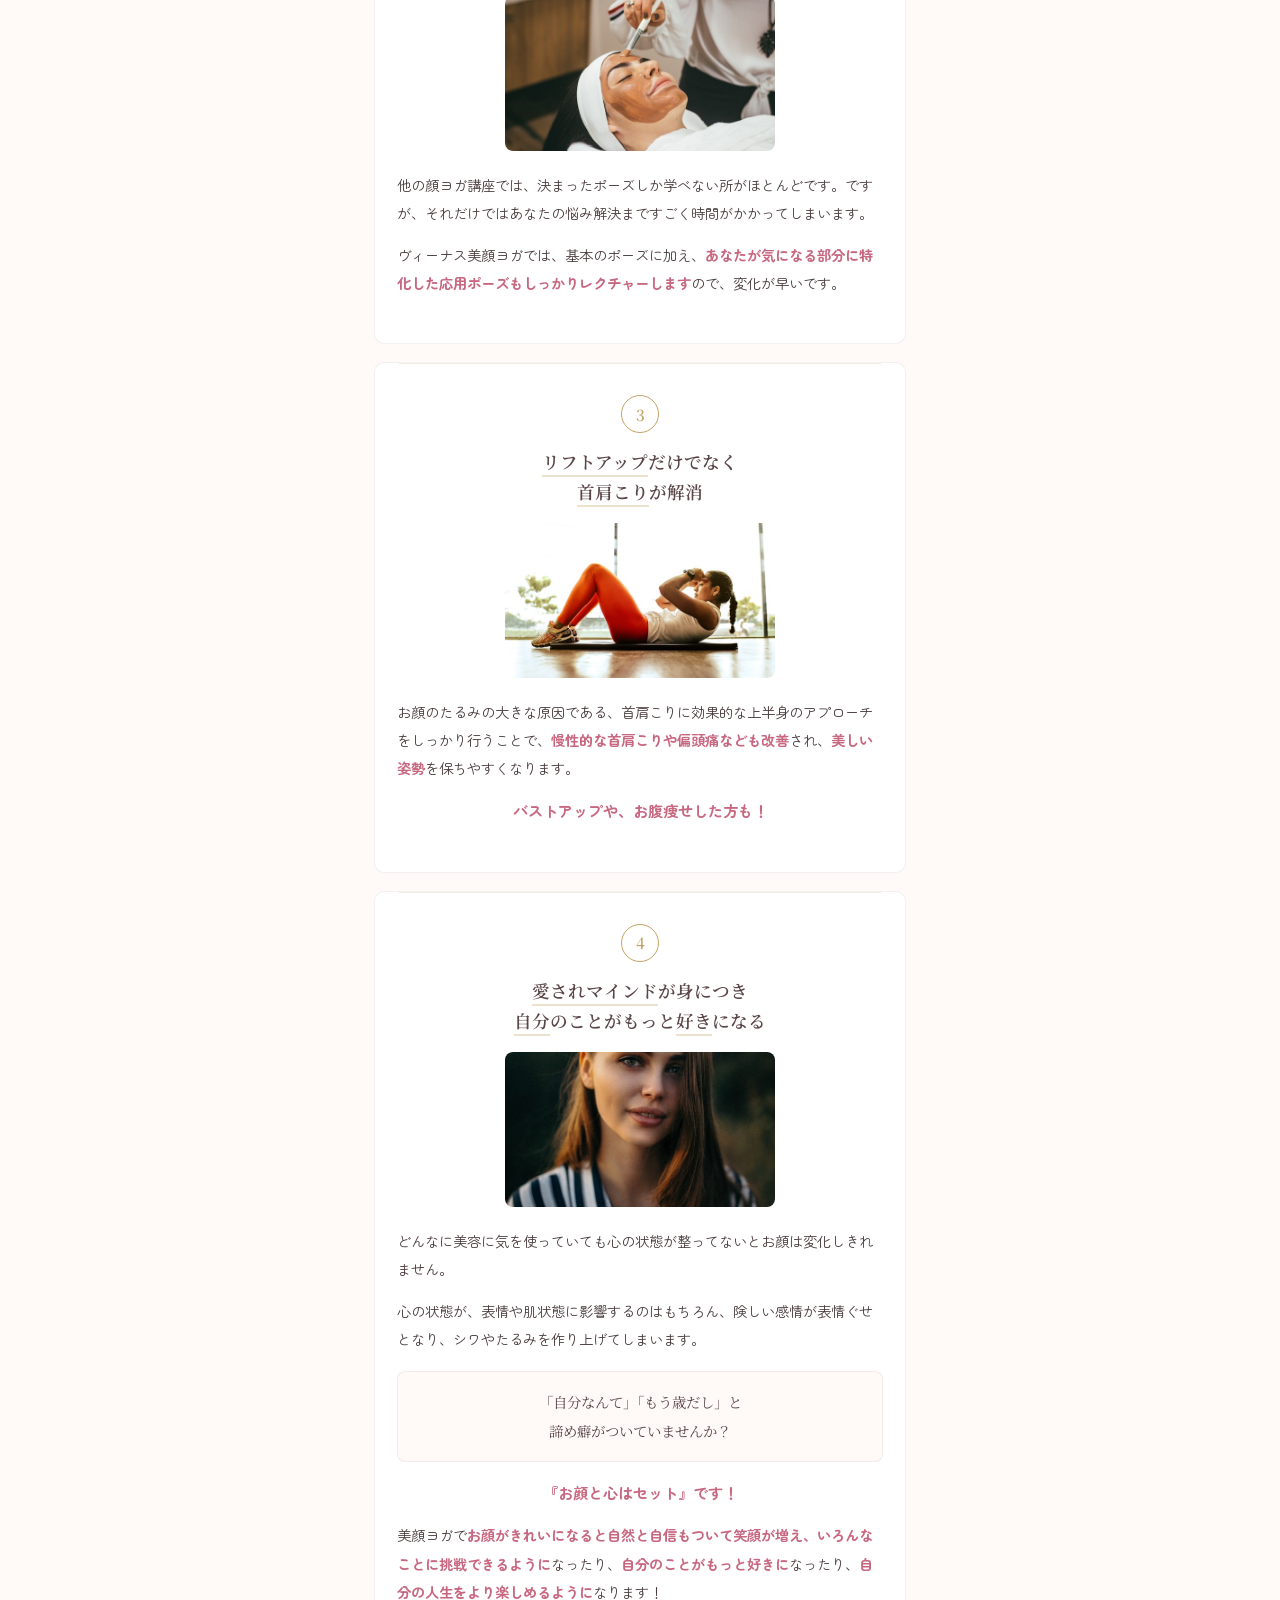
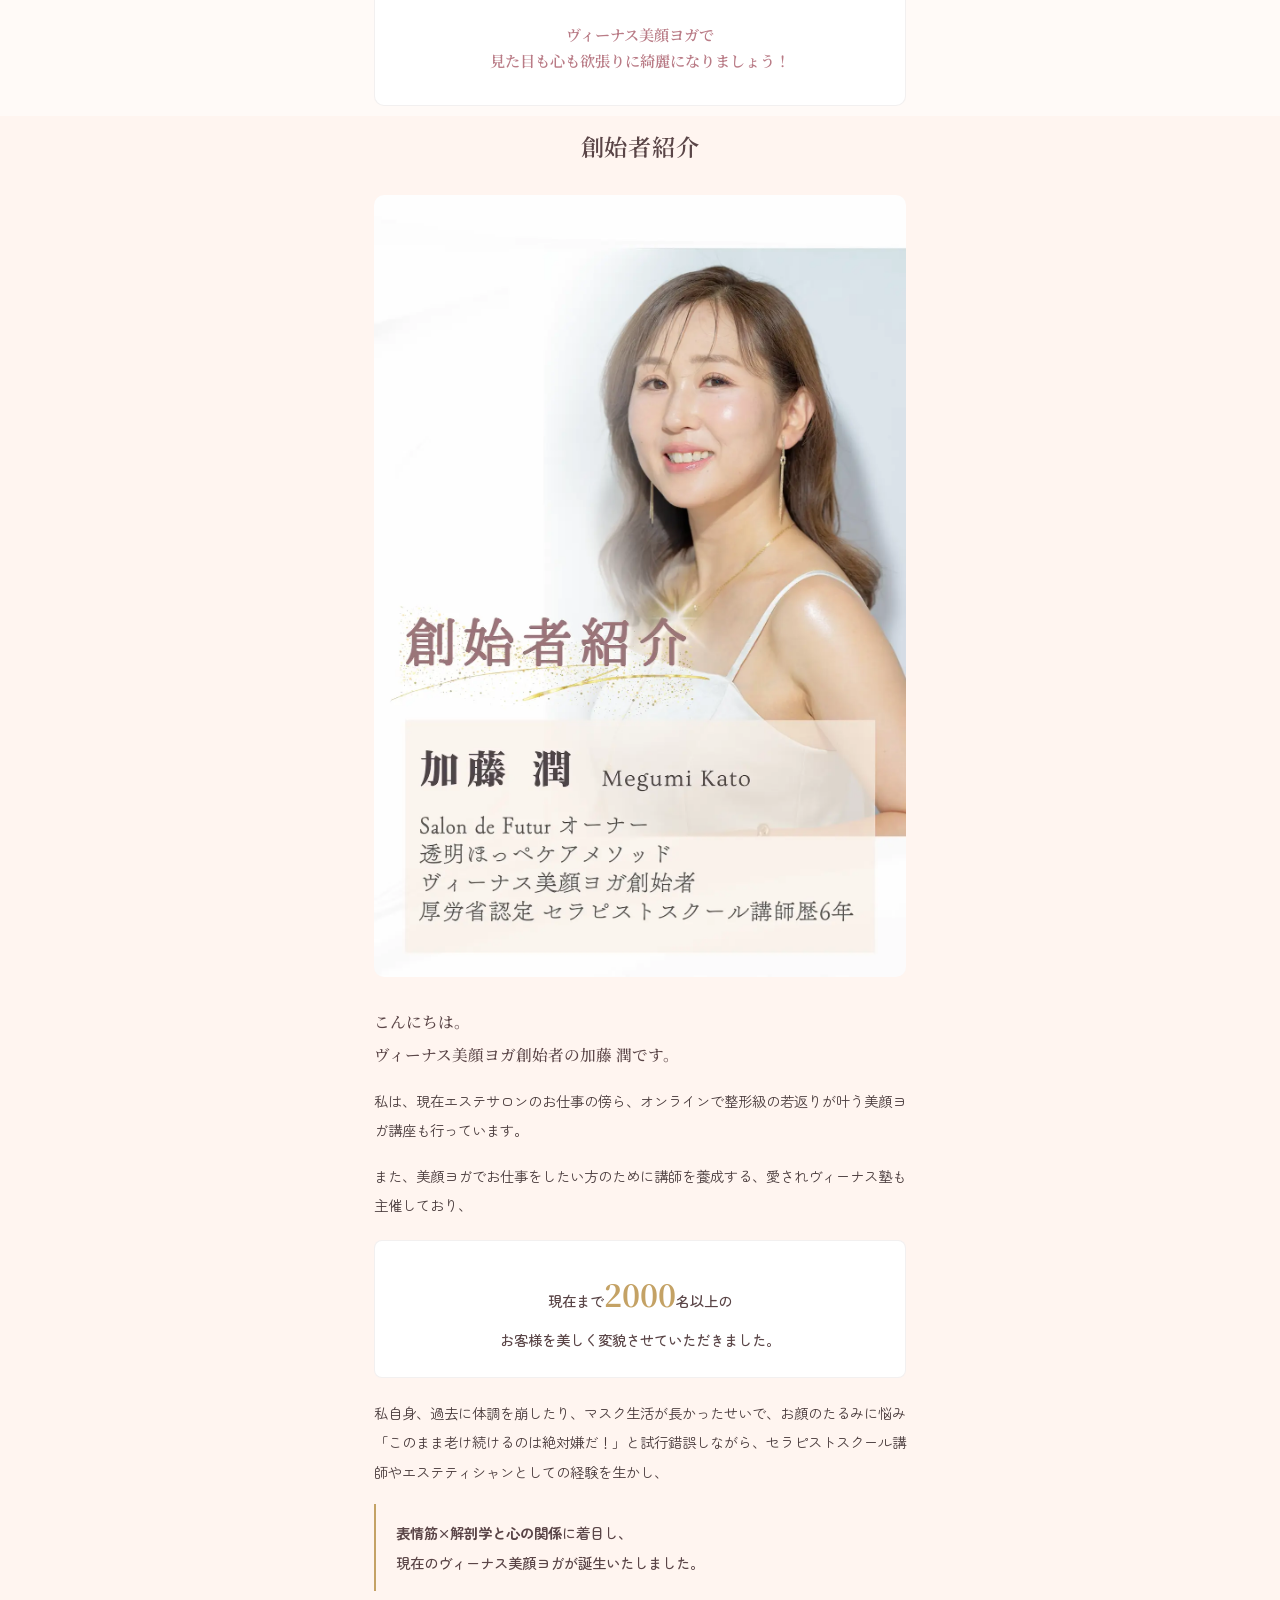
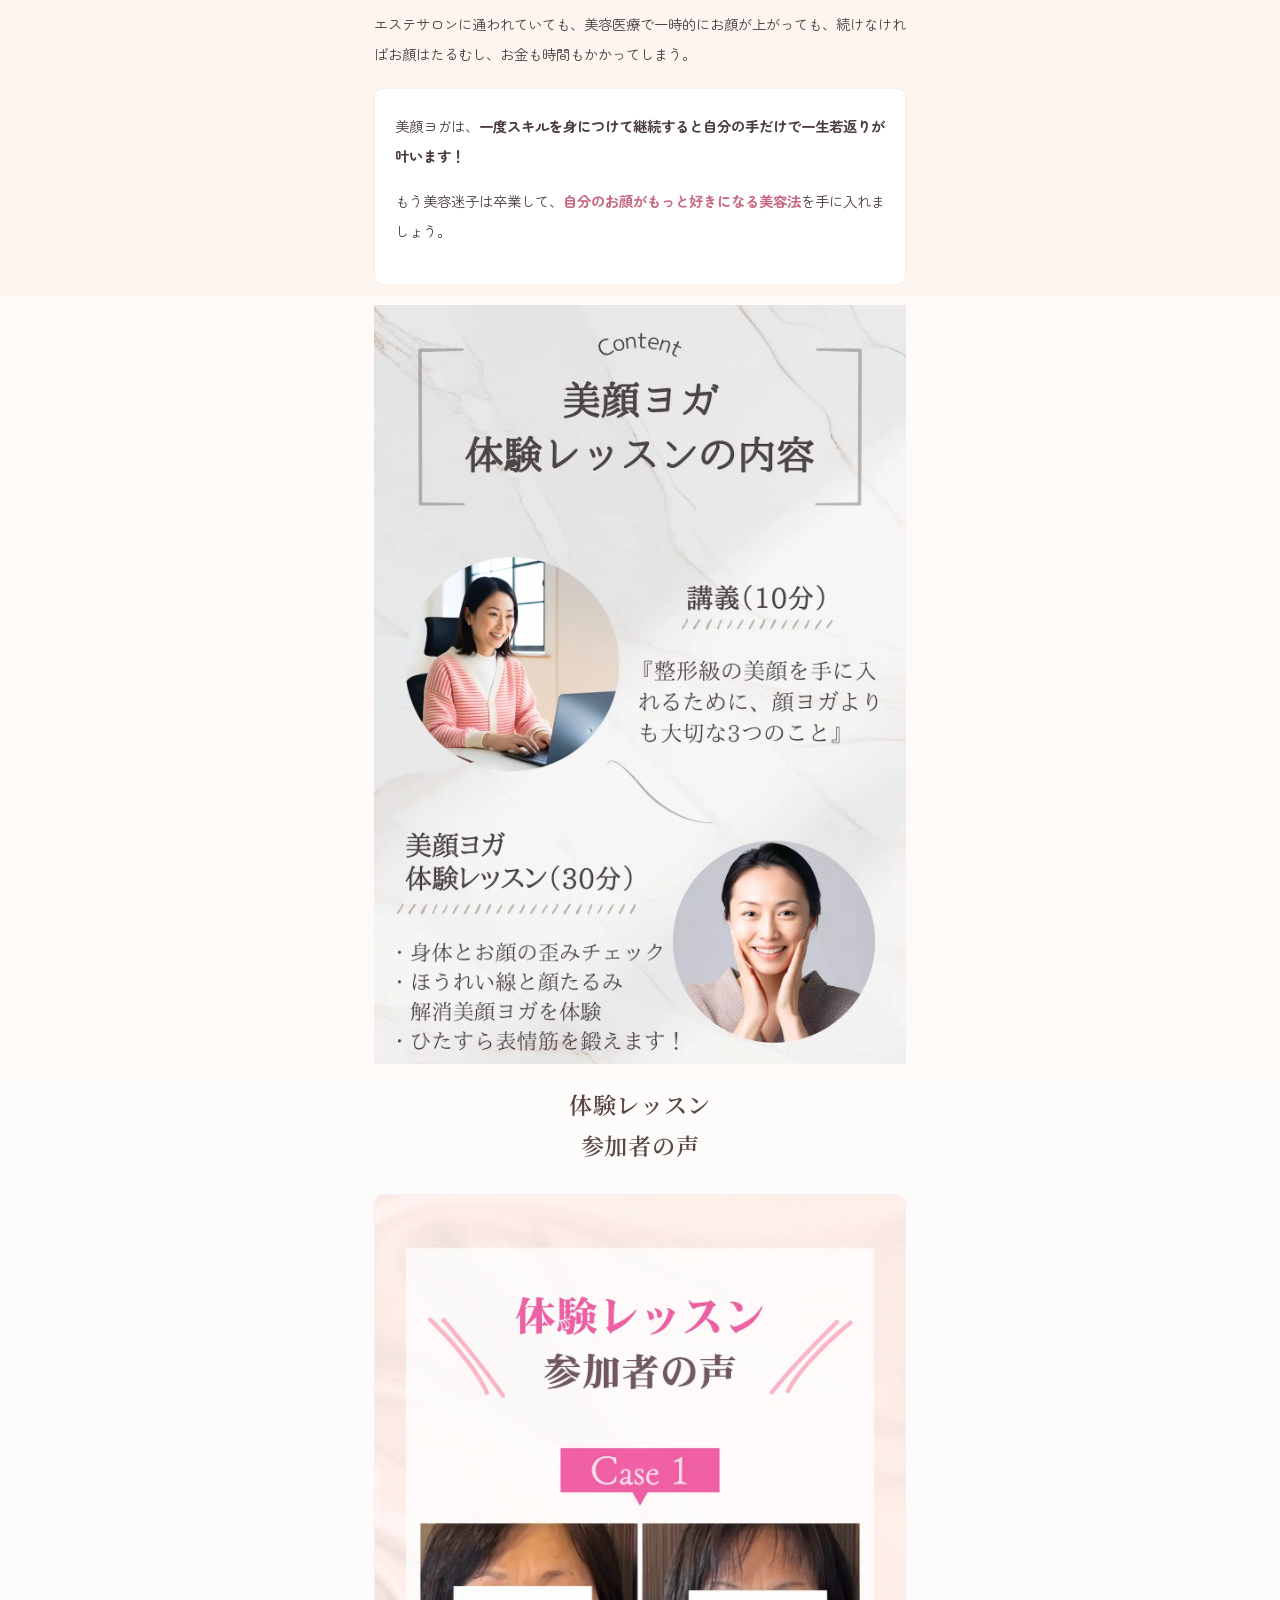
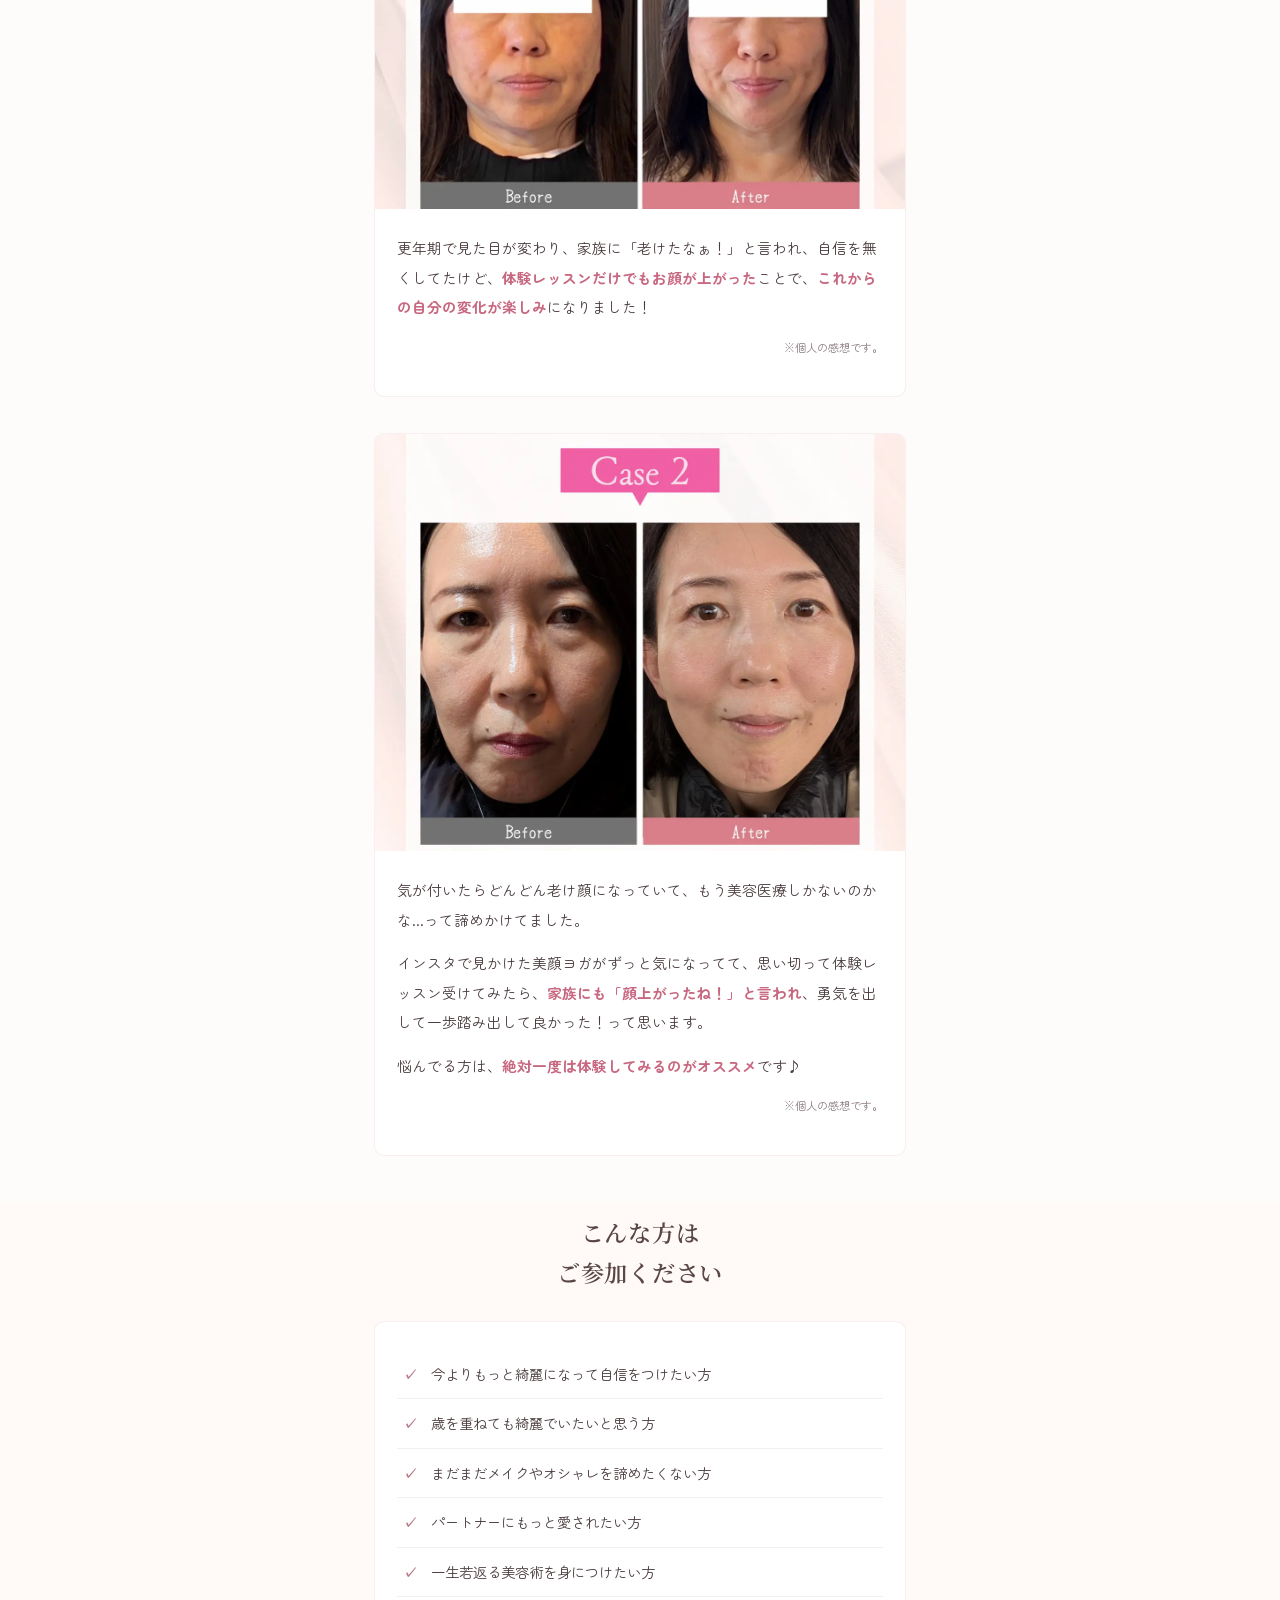
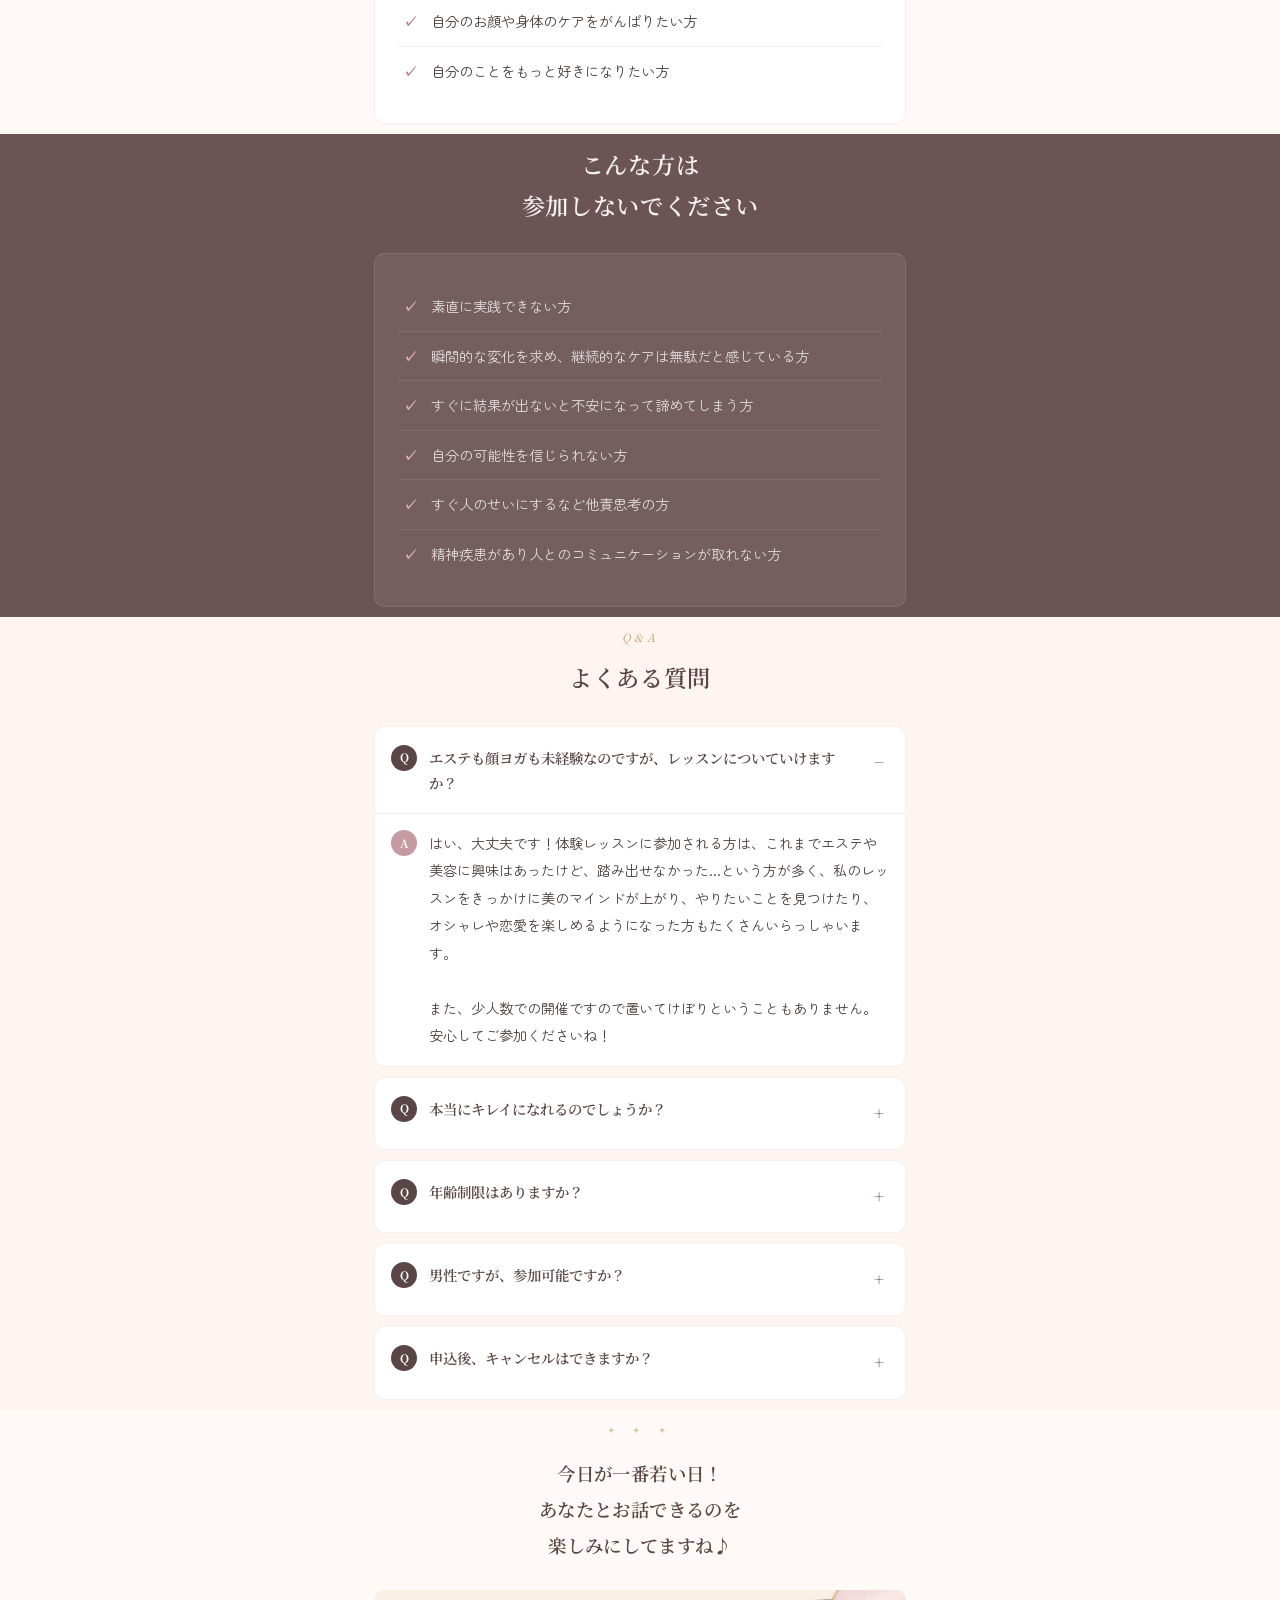
==== commit 0b0d407d: "お悩みセクションをimg_10-13画像に、体験レッスンをimg_25画像に置き換え" ====
--- a/index.html
+++ b/index.html
@@ -92,65 +92,13 @@
     </div>
   </section>
 
-  <!-- ========== お悩みセクション ========== -->
-  <section class="section problems">
-    <div class="container">
-      <div class="section-header">
-        <div class="problems-dots"><span></span><span></span><span></span></div>
-        <h2 class="section-title">こんなお悩み<br>ありませんか？？</h2>
-      </div>
-
-      <div class="problems-grid">
-        <div class="problem-item fade-in">
-          <div class="problem-img"><img src="images/free/camera-shy.jpg" alt=""></div>
-          <p><span class="p-hl">写真に映るのが</span><br><span class="p-kw">嫌</span>になった</p>
-        </div>
-        <div class="problem-item fade-in">
-          <div class="problem-img"><img src="images/free/mirror-woman.jpg" alt=""></div>
-          <p><span class="p-hl">急激に老けた</span><br>気がする</p>
-        </div>
-        <div class="problem-item fade-in">
-          <div class="problem-img"><img src="images/free/face-beauty.jpg" alt=""></div>
-          <p><span class="p-hl">顔が長く</span>なったり<br><span class="p-hl">四角く</span>なってきた</p>
-        </div>
-        <div class="problem-item fade-in">
-          <div class="problem-img"><img src="images/free/worried.jpg" alt=""></div>
-          <p>鏡に映った<span class="p-hl">自分</span>を見て<br><span class="p-kw">ショック</span>を受けた</p>
-        </div>
-        <div class="problem-item fade-in">
-          <div class="problem-img"><img src="images/free/makeup.jpg" alt=""></div>
-          <p>メイクしても<br><span class="p-hl">綺麗に仕上がらない</span></p>
-        </div>
-        <div class="problem-item fade-in">
-          <div class="problem-img"><img src="images/free/tired-woman.jpg" alt=""></div>
-          <p>心も体もしんどくて<br><span class="p-hl">思うように動けない</span></p>
-        </div>
-        <div class="problem-item problem-item--wide fade-in">
-          <div class="problem-wide-inner">
-            <div class="problem-img"><img src="images/free/confident-woman.jpg" alt=""></div>
-            <div class="problem-wide-text">
-              <p><span class="p-kw">年齢</span>で綺麗を<span class="p-hl">諦めたくない</span></p>
-              <p>何歳になっても<span class="p-hl">元気で可愛い</span><span class="p-kw">女性</span>でいたい</p>
-              <p>女性としての<span class="p-hl">自信が持てない</span></p>
-            </div>
-          </div>
-        </div>
-      </div>
-    </div>
-  </section>
-
-  <!-- ========== 解決セクション ========== -->
-  <section class="section solution">
-    <div class="container">
-      <div class="solution-inner fade-in">
-        <p class="solution-lead">あなたのそのお悩み</p>
-        <div class="solution-brand-wrap">
-          <span class="solution-deco-left">✦</span>
-          <p class="solution-brand">ヴィーナス美顔ヨガ</p>
-          <span class="solution-deco-right">✦</span>
-        </div>
-        <p class="solution-message">で解決できます！</p>
-      </div>
+  <!-- ========== お悩みセクション（画像） ========== -->
+  <section class="section problems-images">
+    <div class="container">
+      <img src="images/img_10.webp" alt="こんなお悩みありませんか？" class="problems-img fade-in">
+      <img src="images/img_11.webp" alt="お悩みリスト" class="problems-img fade-in">
+      <img src="images/img_12.webp" alt="お悩みリスト" class="problems-img fade-in">
+      <img src="images/img_13.webp" alt="ヴィーナス美顔ヨガで解決できます" class="problems-img fade-in">
     </div>
   </section>
 
@@ -277,62 +225,10 @@
     </div>
   </section>
 
-  <!-- ========== 体験レッスンの内容 ========== -->
+  <!-- ========== 体験レッスンの内容（画像） ========== -->
   <section class="section lesson-content">
     <div class="container">
-      <div class="section-header">
-        <p class="section-label-en">Content</p>
-        <h2 class="section-title">美顔ヨガ<br>体験レッスンの内容</h2>
-      </div>
-
-      <p class="lesson-total">たっぷり<strong>60</strong>分のレッスン</p>
-
-      <div class="lesson-timeline">
-        <div class="lesson-bar">
-          <div class="lesson-bar-seg seg-1"></div>
-          <div class="lesson-bar-seg seg-2"></div>
-          <div class="lesson-bar-seg seg-3"></div>
-        </div>
-      </div>
-
-      <div class="lesson-cards">
-        <div class="lesson-card fade-in">
-          <div class="lesson-card-header">
-            <span class="lesson-card-icon">📖</span>
-            <span class="lesson-card-num">01</span>
-          </div>
-          <h3 class="lesson-card-title">講義</h3>
-          <span class="lesson-card-time">10 min</span>
-          <p class="lesson-card-desc">『整形級の美顔を手に入れるために、顔ヨガよりも大切な<strong>3つのこと</strong>』</p>
-        </div>
-
-        <div class="lesson-card lesson-card--main fade-in">
-          <div class="lesson-card-header">
-            <span class="lesson-card-icon">✨</span>
-            <span class="lesson-card-num">02</span>
-          </div>
-          <h3 class="lesson-card-title">美顔ヨガ体験</h3>
-          <span class="lesson-card-time">30 min</span>
-          <ul class="lesson-card-list">
-            <li>身体とお顔の歪みチェック</li>
-            <li>ほうれい線と顔たるみ解消美顔ヨガを体験</li>
-            <li>ひたすら表情筋を鍛えます！</li>
-          </ul>
-        </div>
-
-        <div class="lesson-card fade-in">
-          <div class="lesson-card-header">
-            <span class="lesson-card-icon">💬</span>
-            <span class="lesson-card-num">03</span>
-          </div>
-          <h3 class="lesson-card-title">質疑応答</h3>
-          <span class="lesson-card-time">20 min</span>
-          <ul class="lesson-card-list">
-            <li>継続サポートのご案内</li>
-            <li>質問コーナー</li>
-          </ul>
-        </div>
-      </div>
+      <img src="images/img_25.webp" alt="美顔ヨガ体験レッスンの内容" class="lesson-img fade-in">
     </div>
   </section>
 
--- a/css/style.css
+++ b/css/style.css
@@ -287,11 +287,19 @@
 .voice-note { font-size: 0.7rem !important; color: var(--c-text-sub); text-align: right; }
 
 /* ==========================================
-   PROBLEMS — 明るいまま、少しトーンを落とす
-   ========================================== */
-.problems {
-  background: var(--c-cream-deep);
-  color: var(--c-text);
+   PROBLEMS — 画像セクション
+   ========================================== */
+.problems-images {
+  background: var(--c-cream);
+}
+
+.problems-images .container {
+  padding: 0;
+}
+
+.problems-img {
+  width: 100%;
+  display: block;
 }
 
 .problems-dots {
@@ -647,7 +655,12 @@
 /* ==========================================
    LESSON CONTENT
    ========================================== */
-.lesson-content { background: var(--c-cream-warm); }
+.lesson-content { background: var(--c-cream); }
+
+.lesson-img {
+  width: 100%;
+  display: block;
+}
 
 /* 合計時間 */
 .lesson-total {
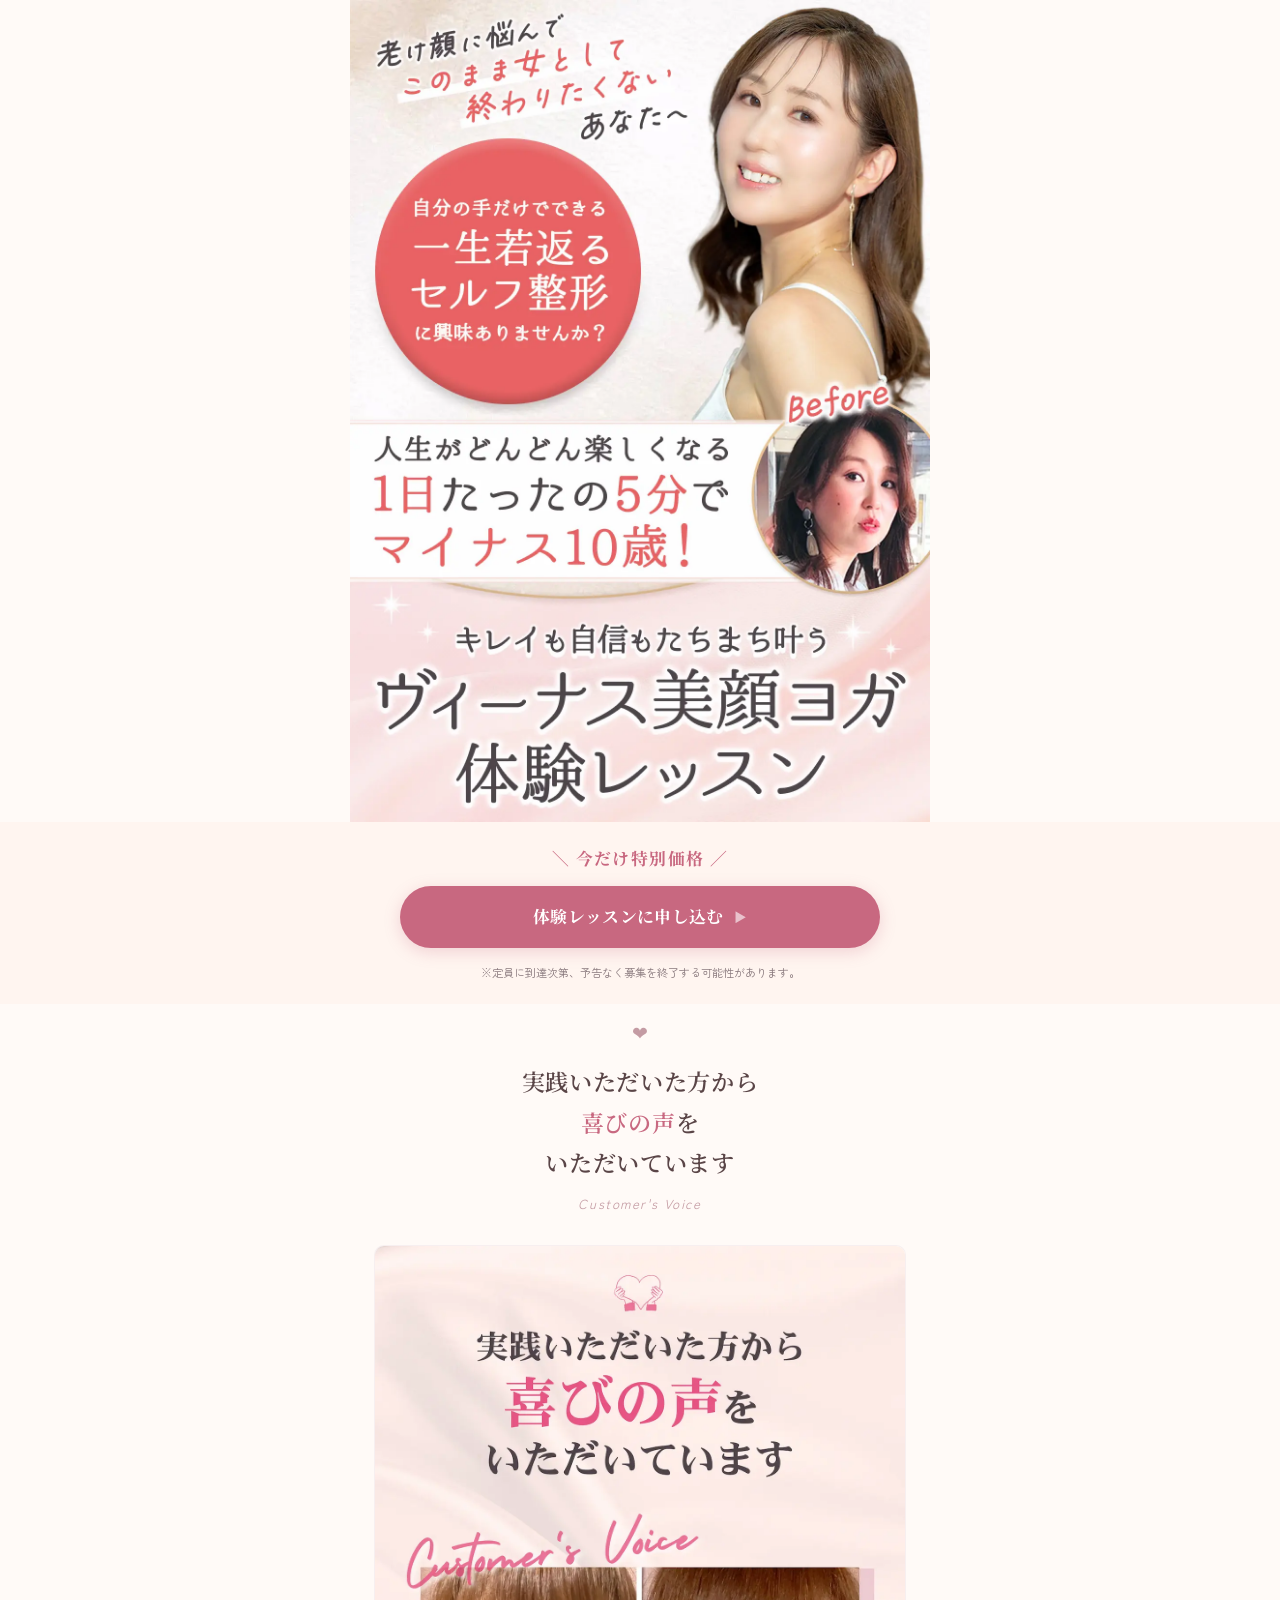
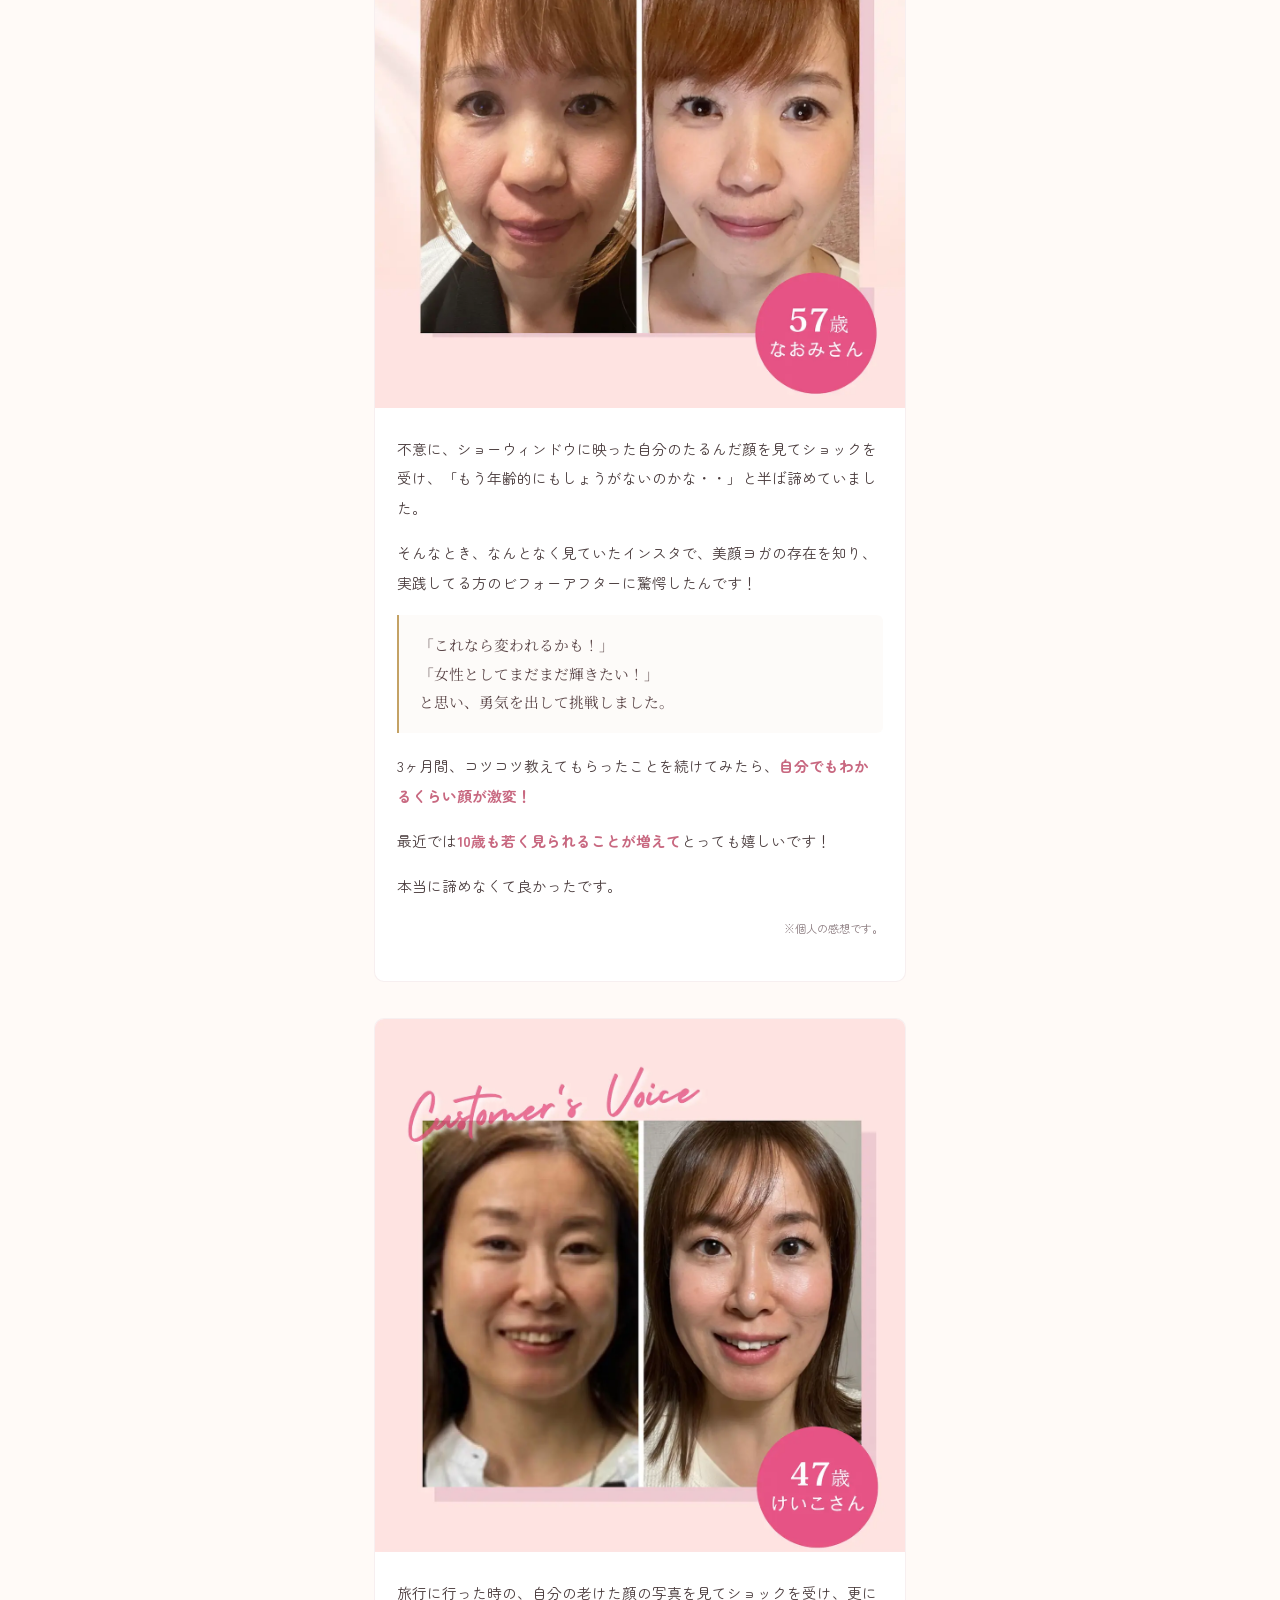
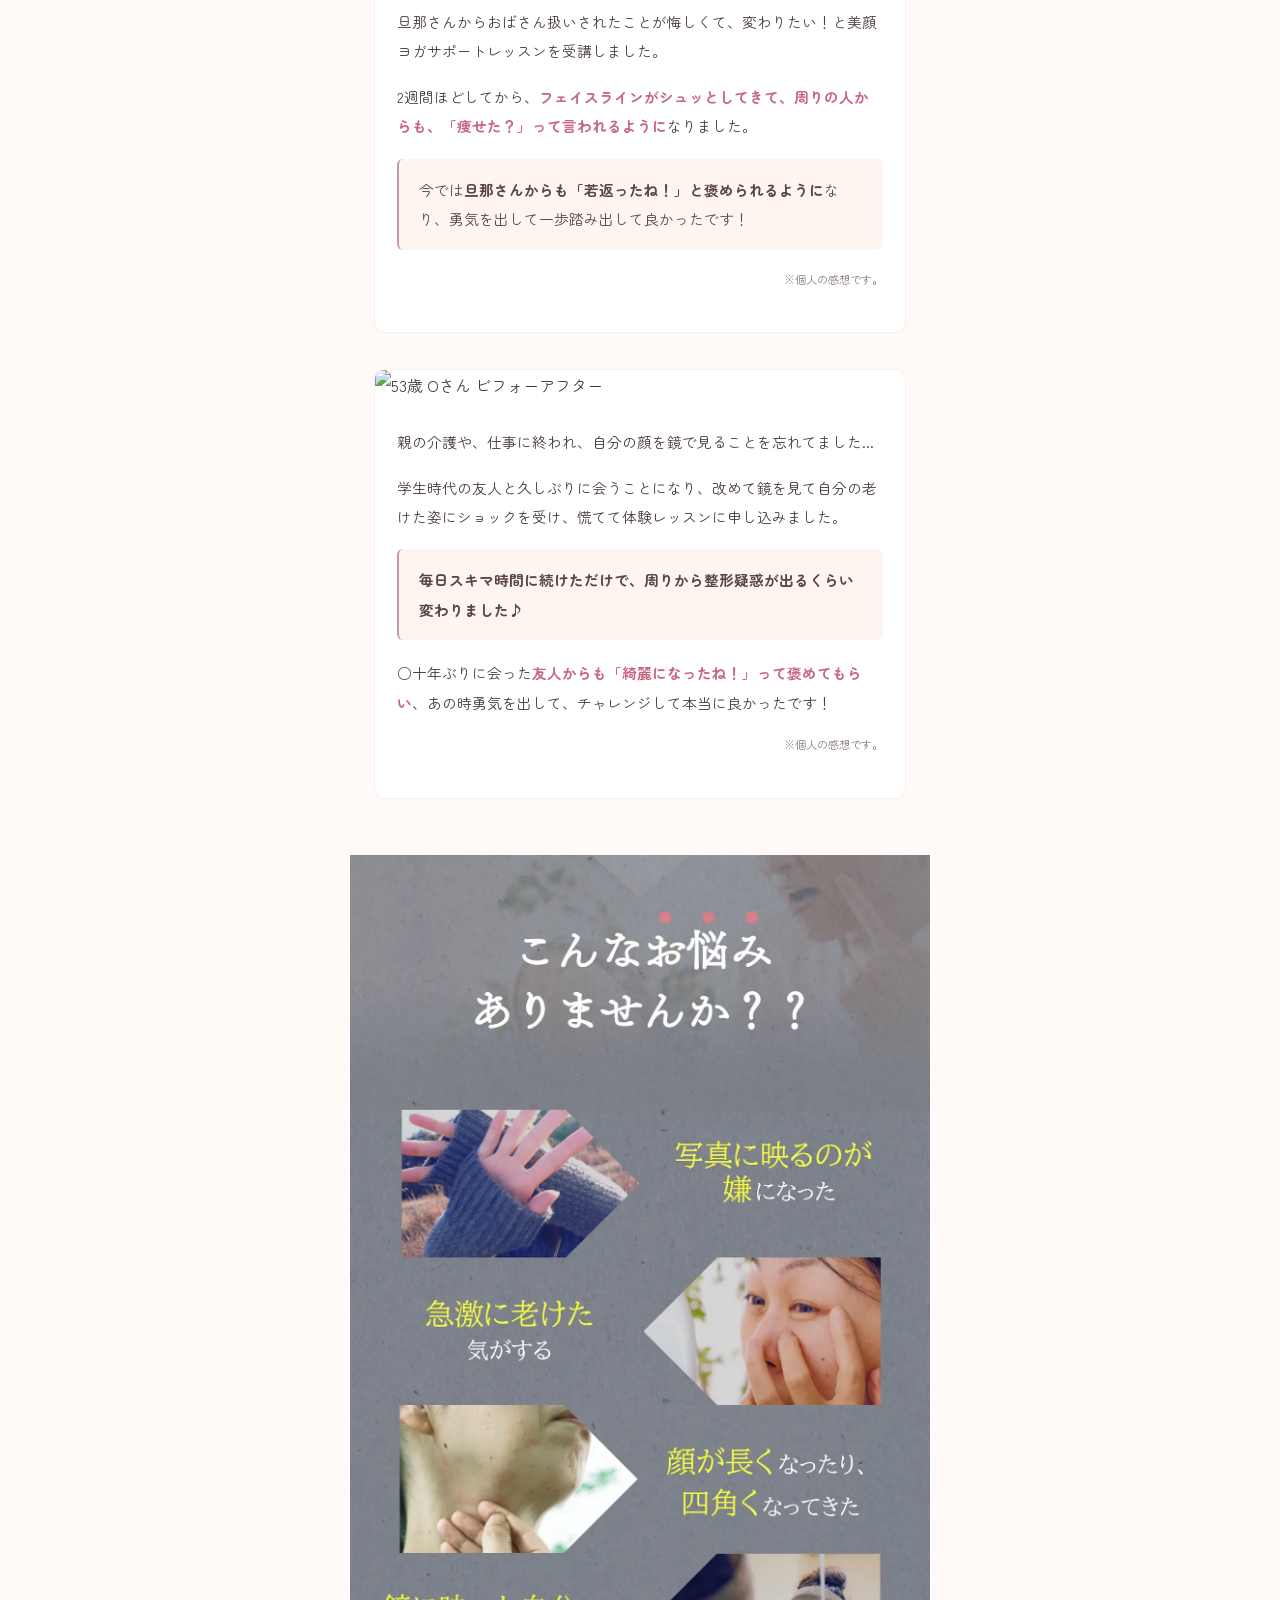
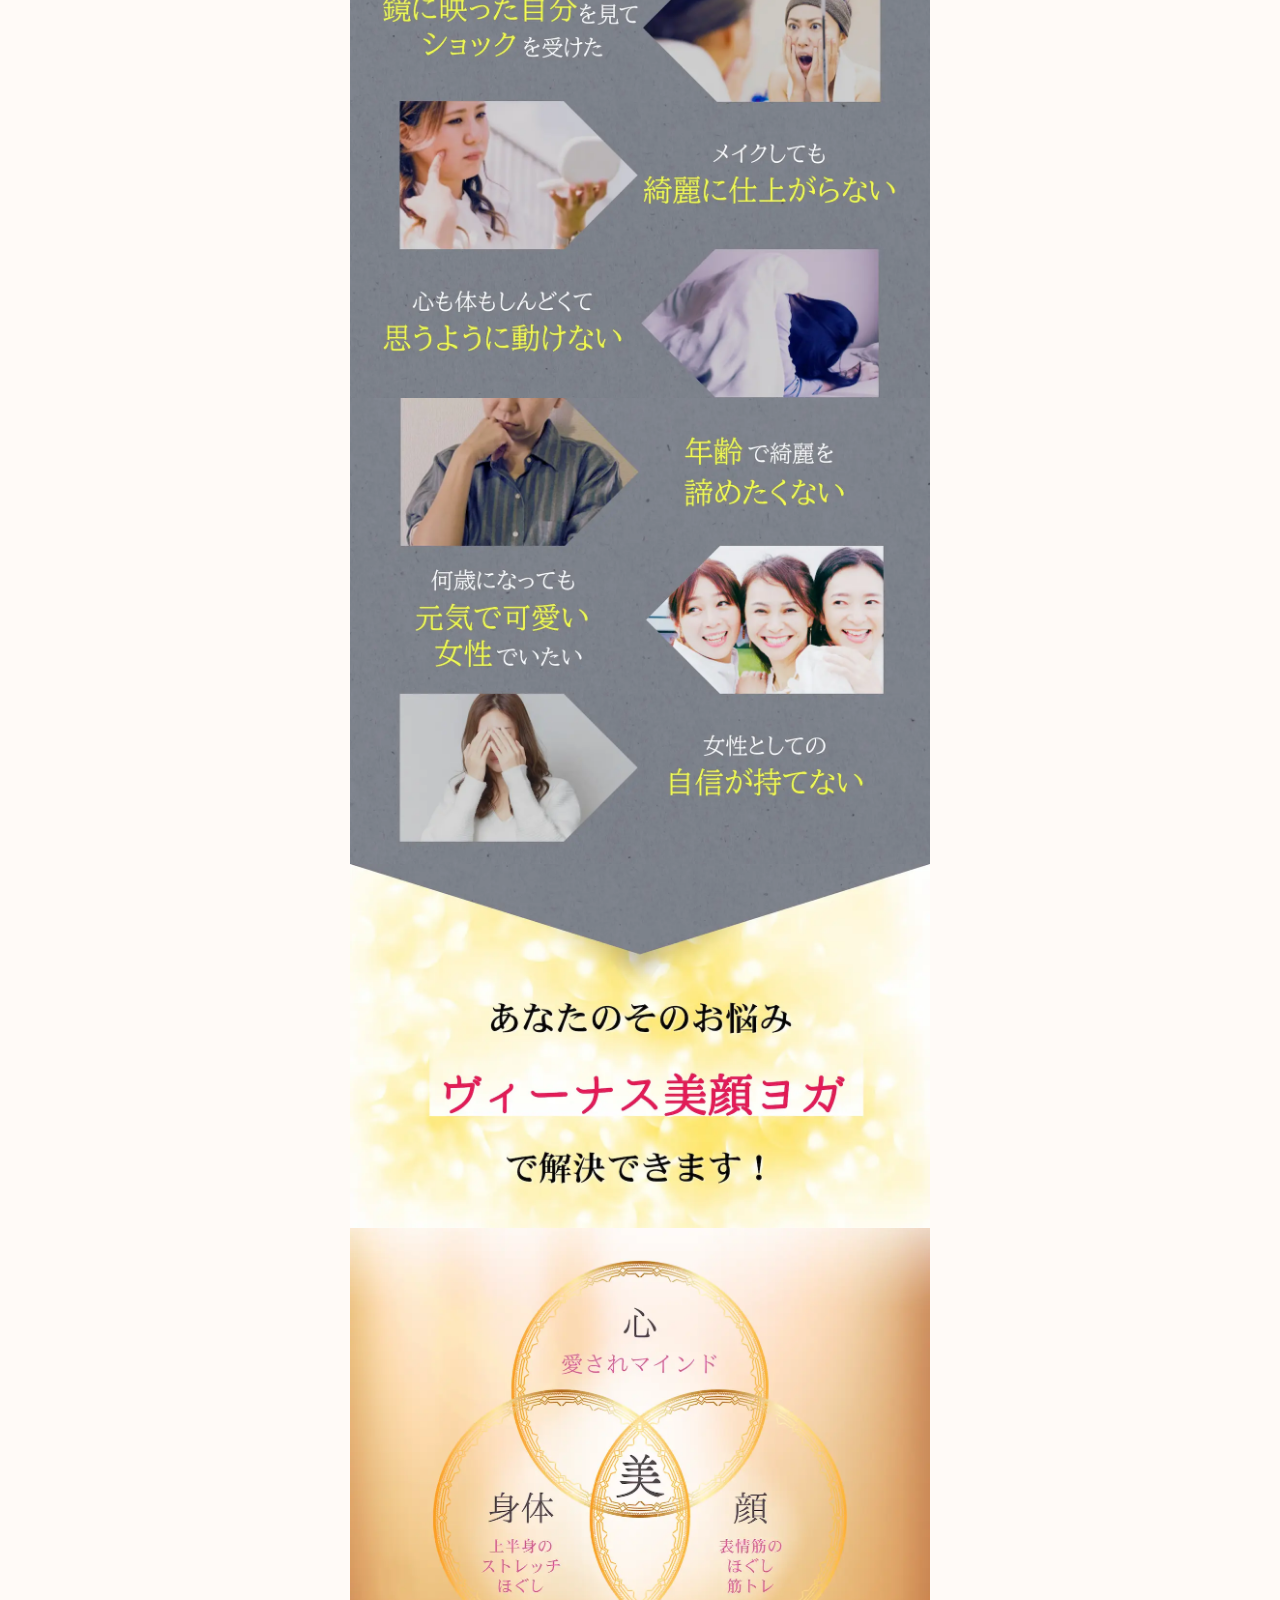
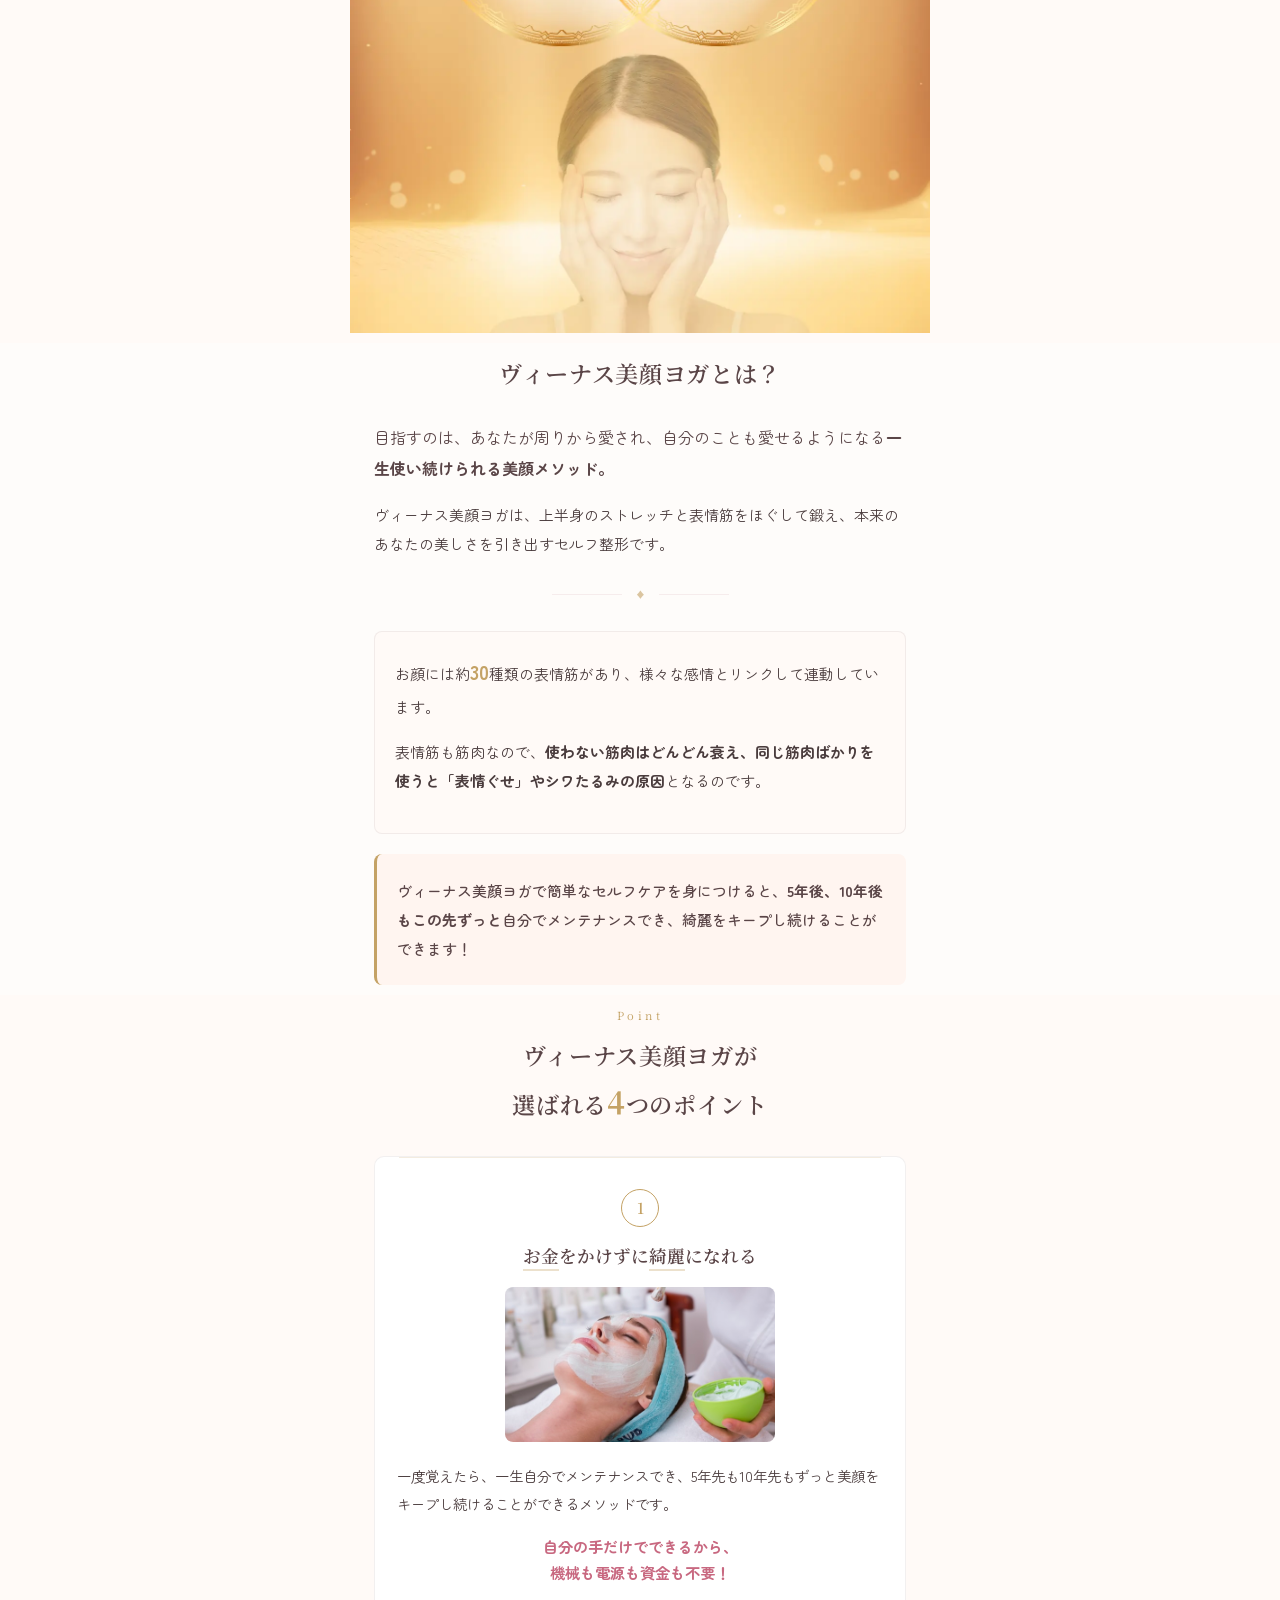
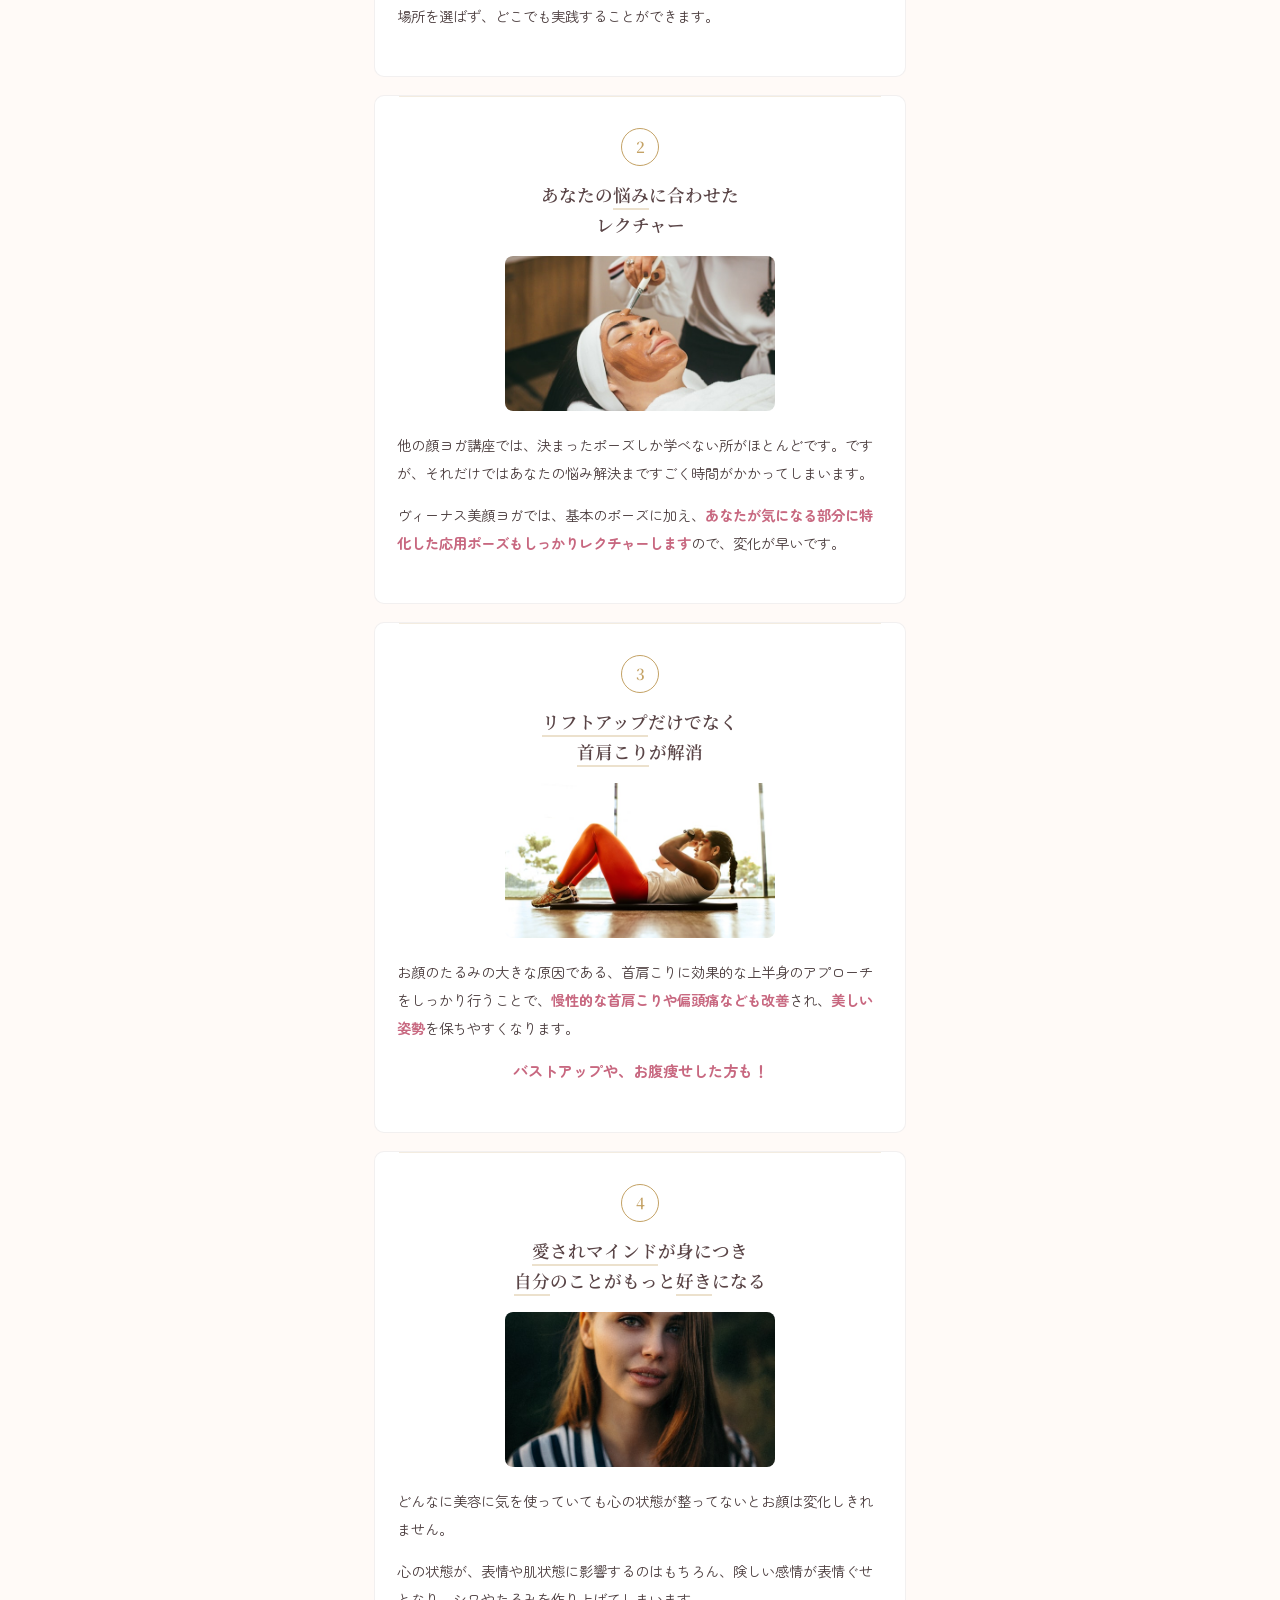
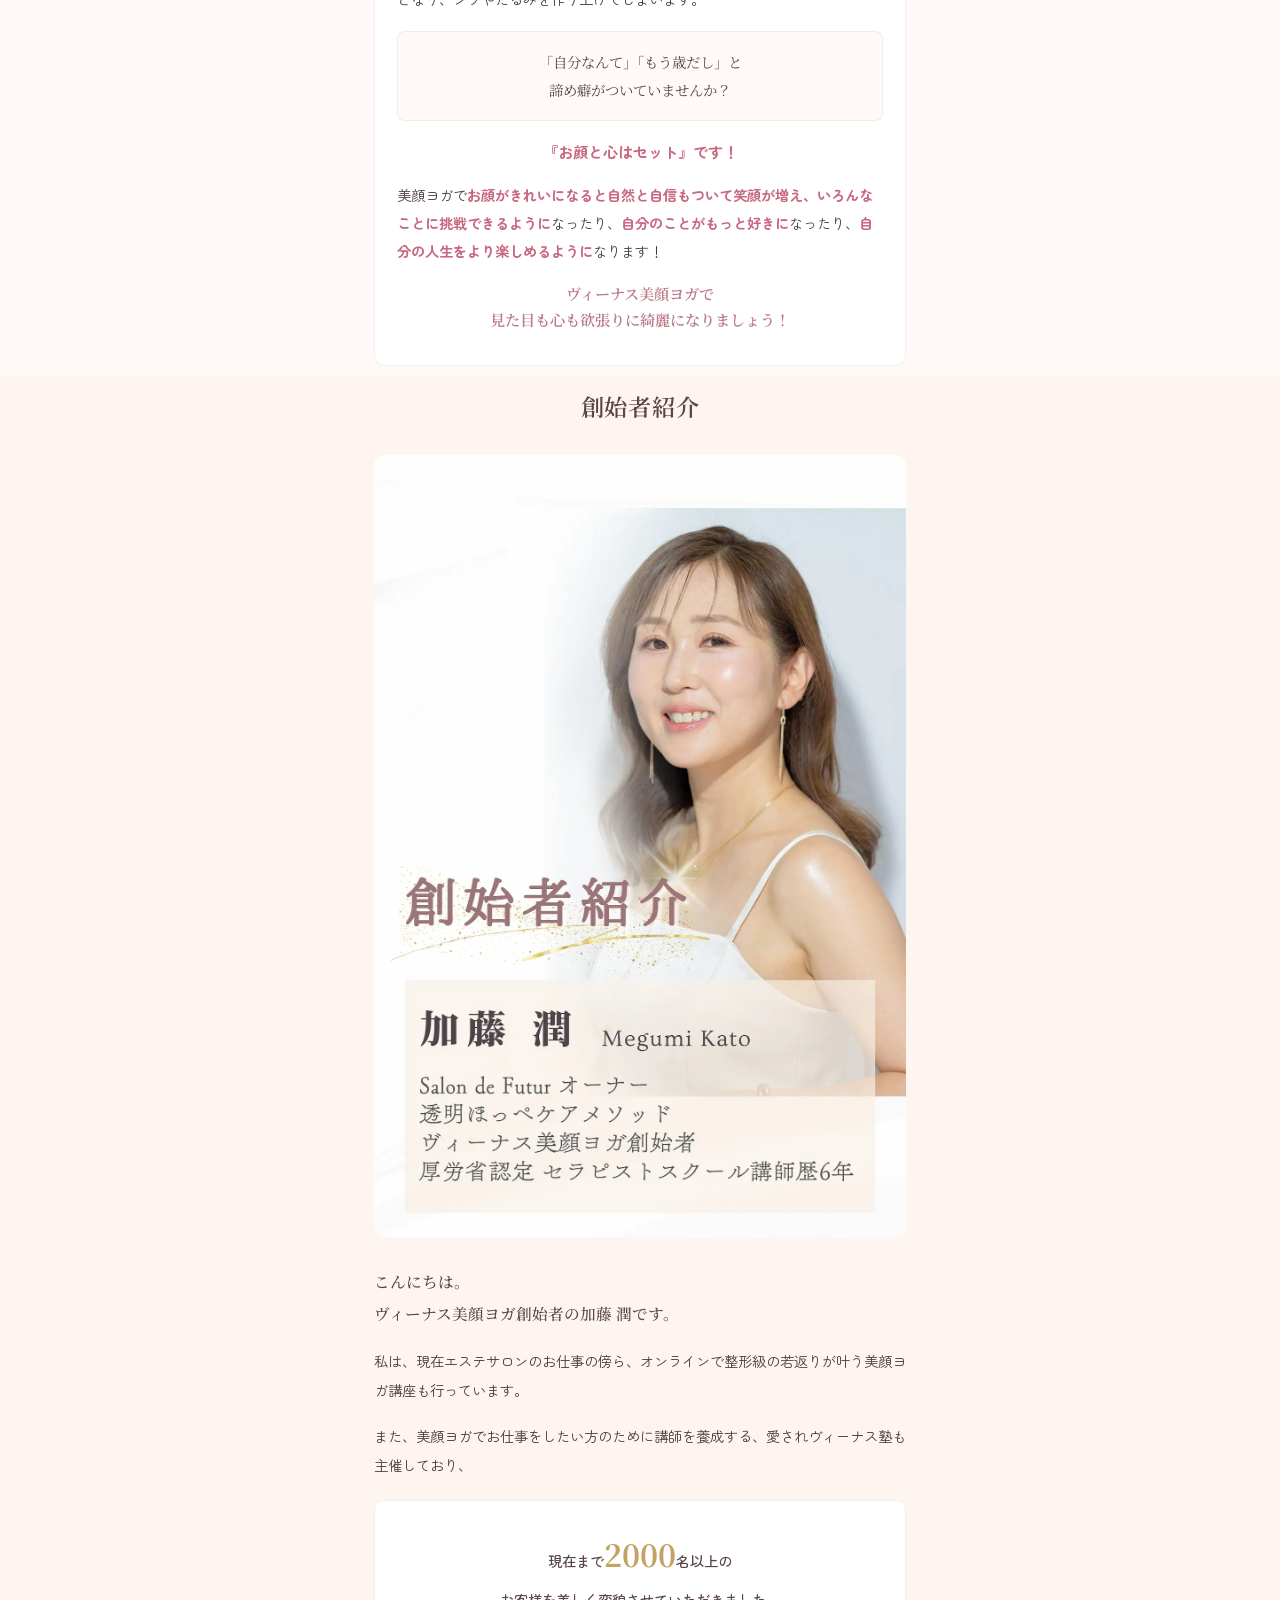
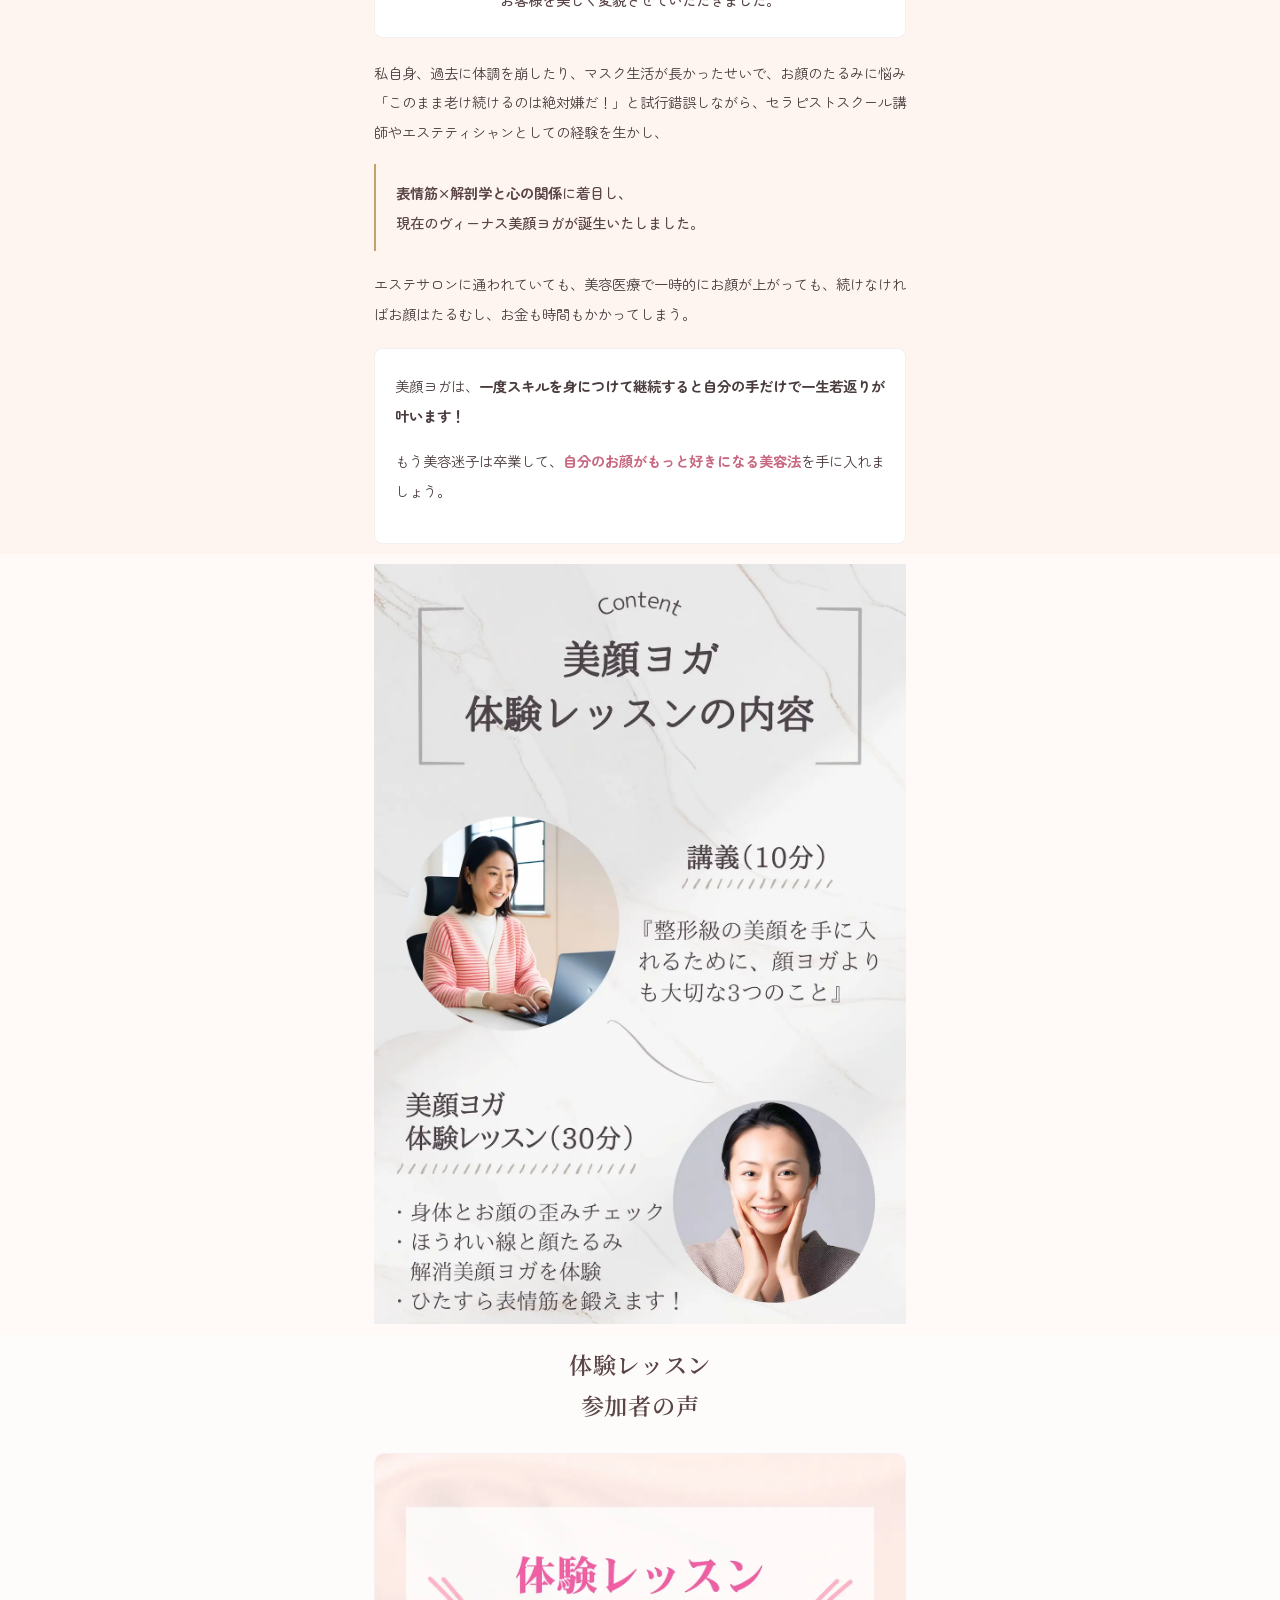
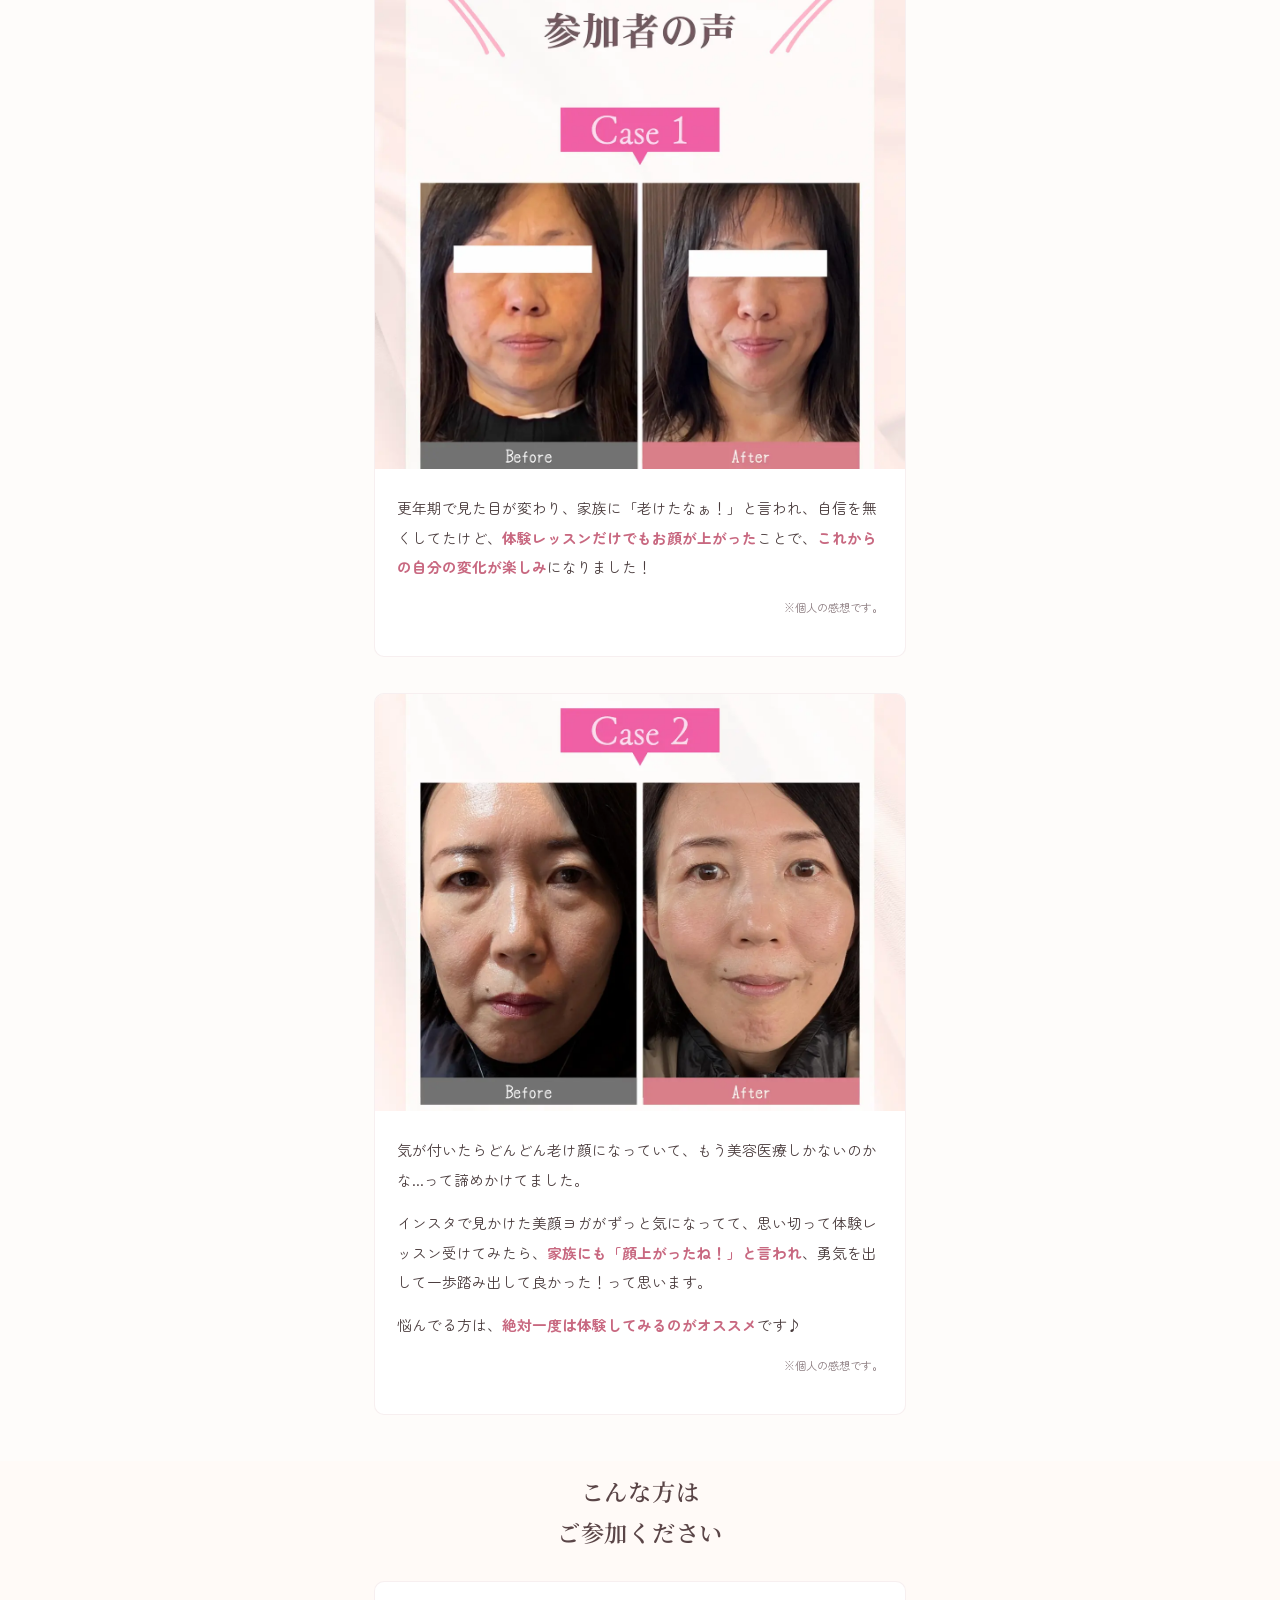
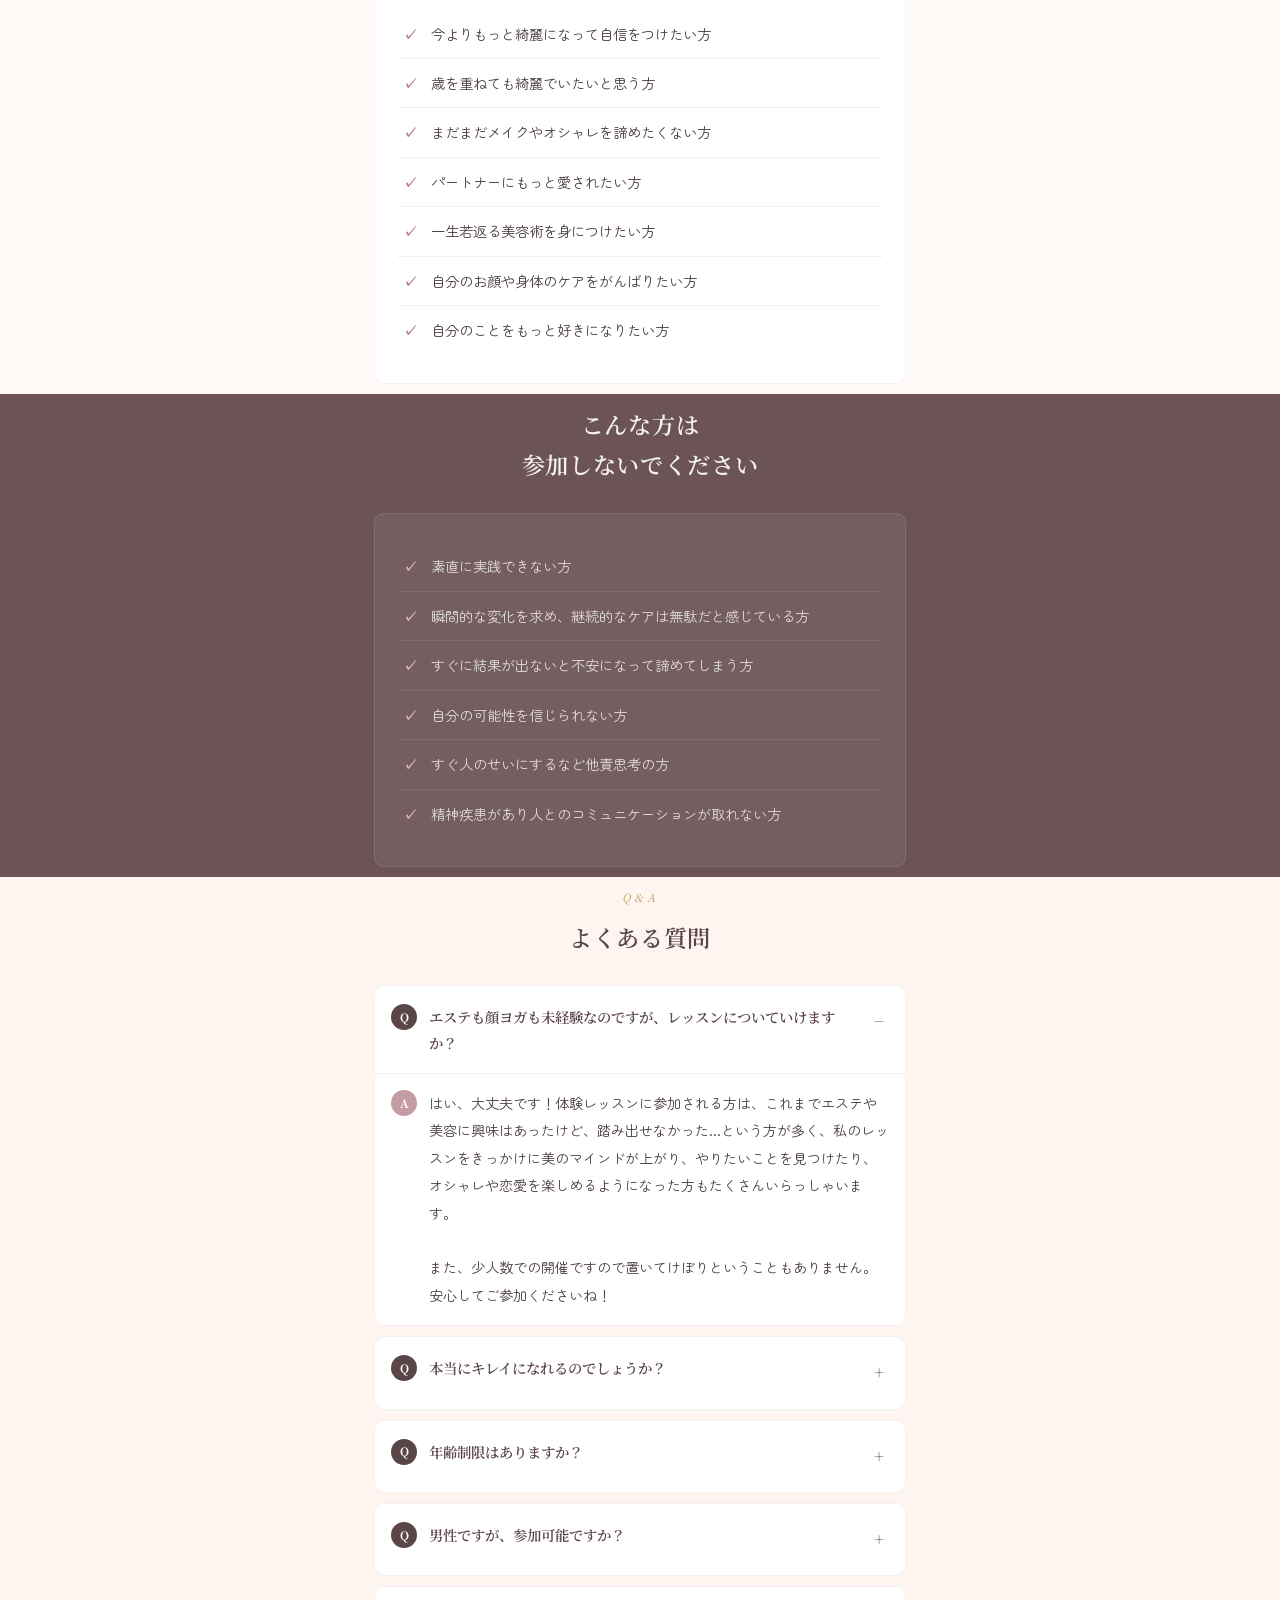
==== commit 0c500e3b: "img_13とimg_14を隙間なく縦に繋げる" ====
--- a/index.html
+++ b/index.html
@@ -99,16 +99,13 @@
       <img src="images/img_11.webp" alt="お悩みリスト" class="problems-img fade-in">
       <img src="images/img_12.webp" alt="お悩みリスト" class="problems-img fade-in">
       <img src="images/img_13.webp" alt="ヴィーナス美顔ヨガで解決できます" class="problems-img fade-in">
+      <img src="images/img_14.webp" alt="心×身体×顔＝美" class="problems-img fade-in">
     </div>
   </section>
 
   <!-- ========== ヴィーナス美顔ヨガとは？ ========== -->
   <section class="section what-is">
     <div class="container">
-      <div class="what-is-diagram fade-in">
-        <img src="images/img_14.webp" alt="心×身体×顔＝美">
-      </div>
-
       <div class="section-header">
         <h2 class="section-title">ヴィーナス美顔ヨガとは？</h2>
       </div>
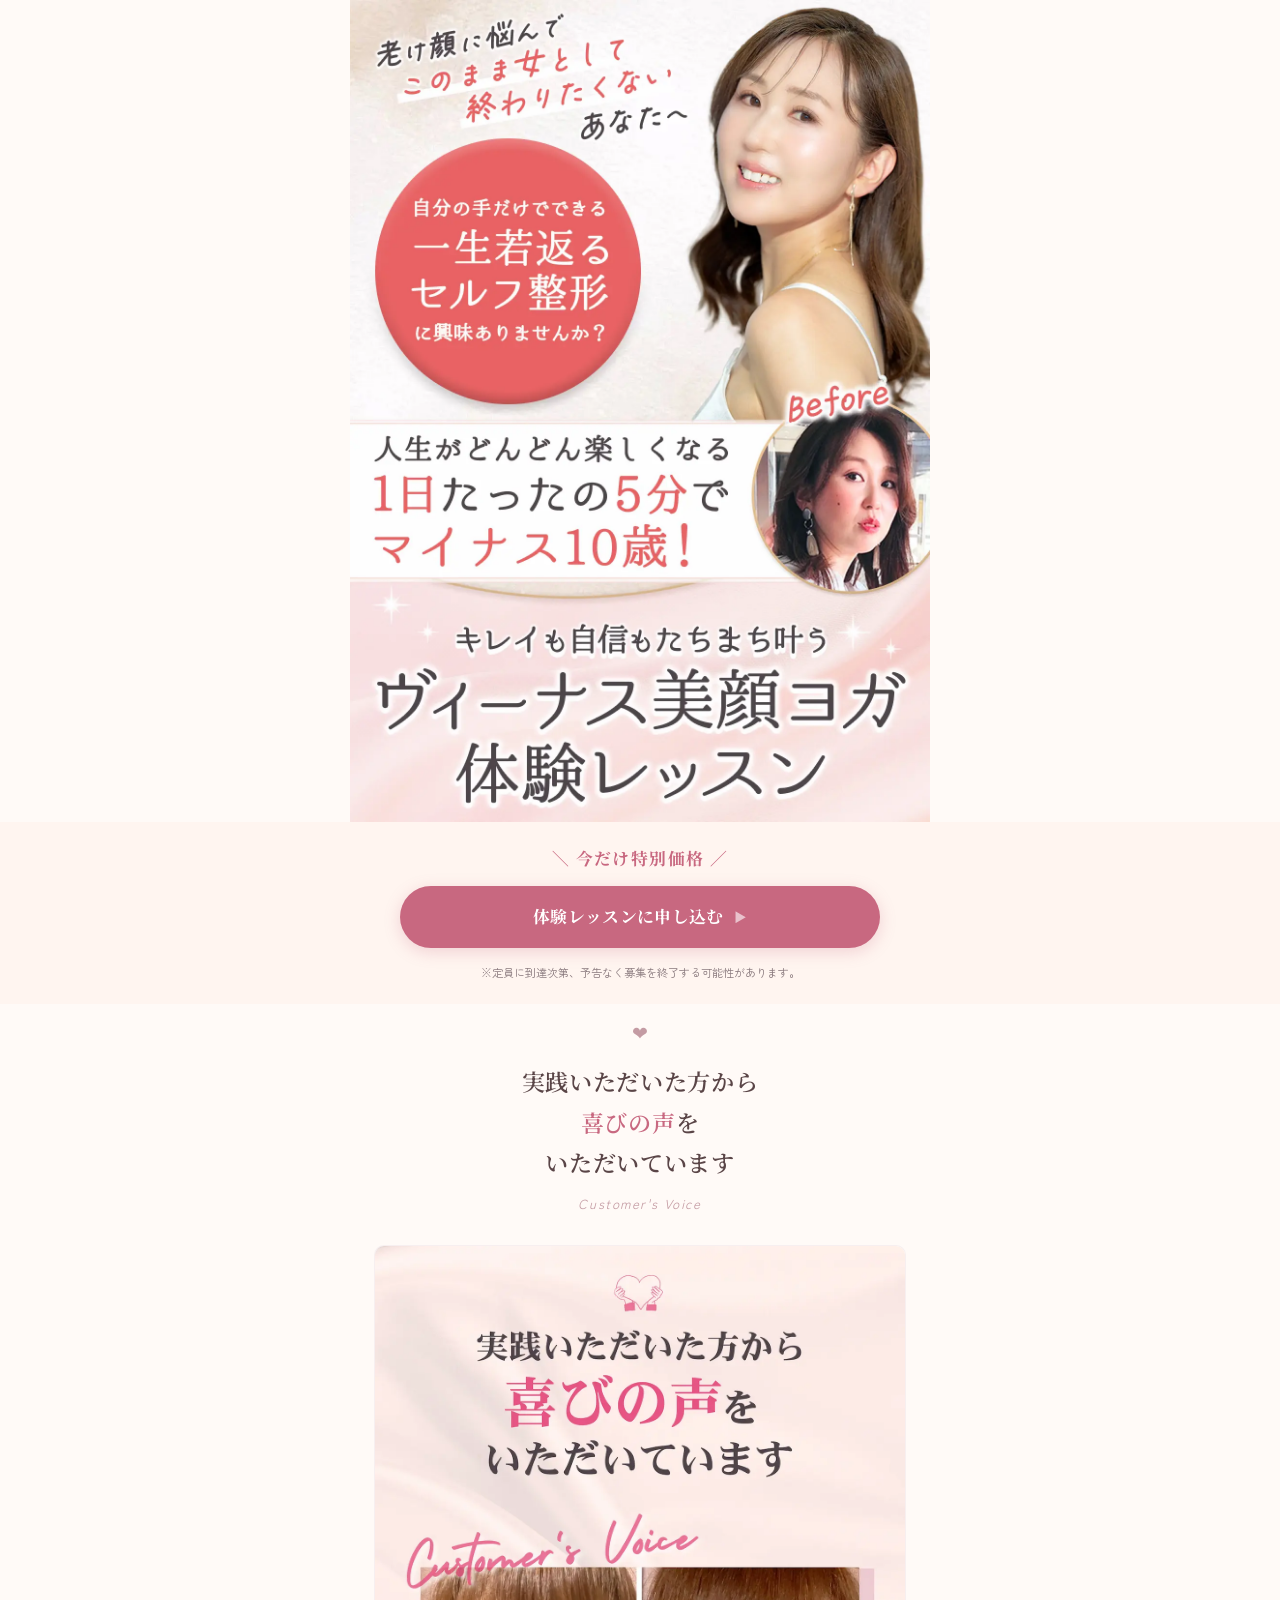
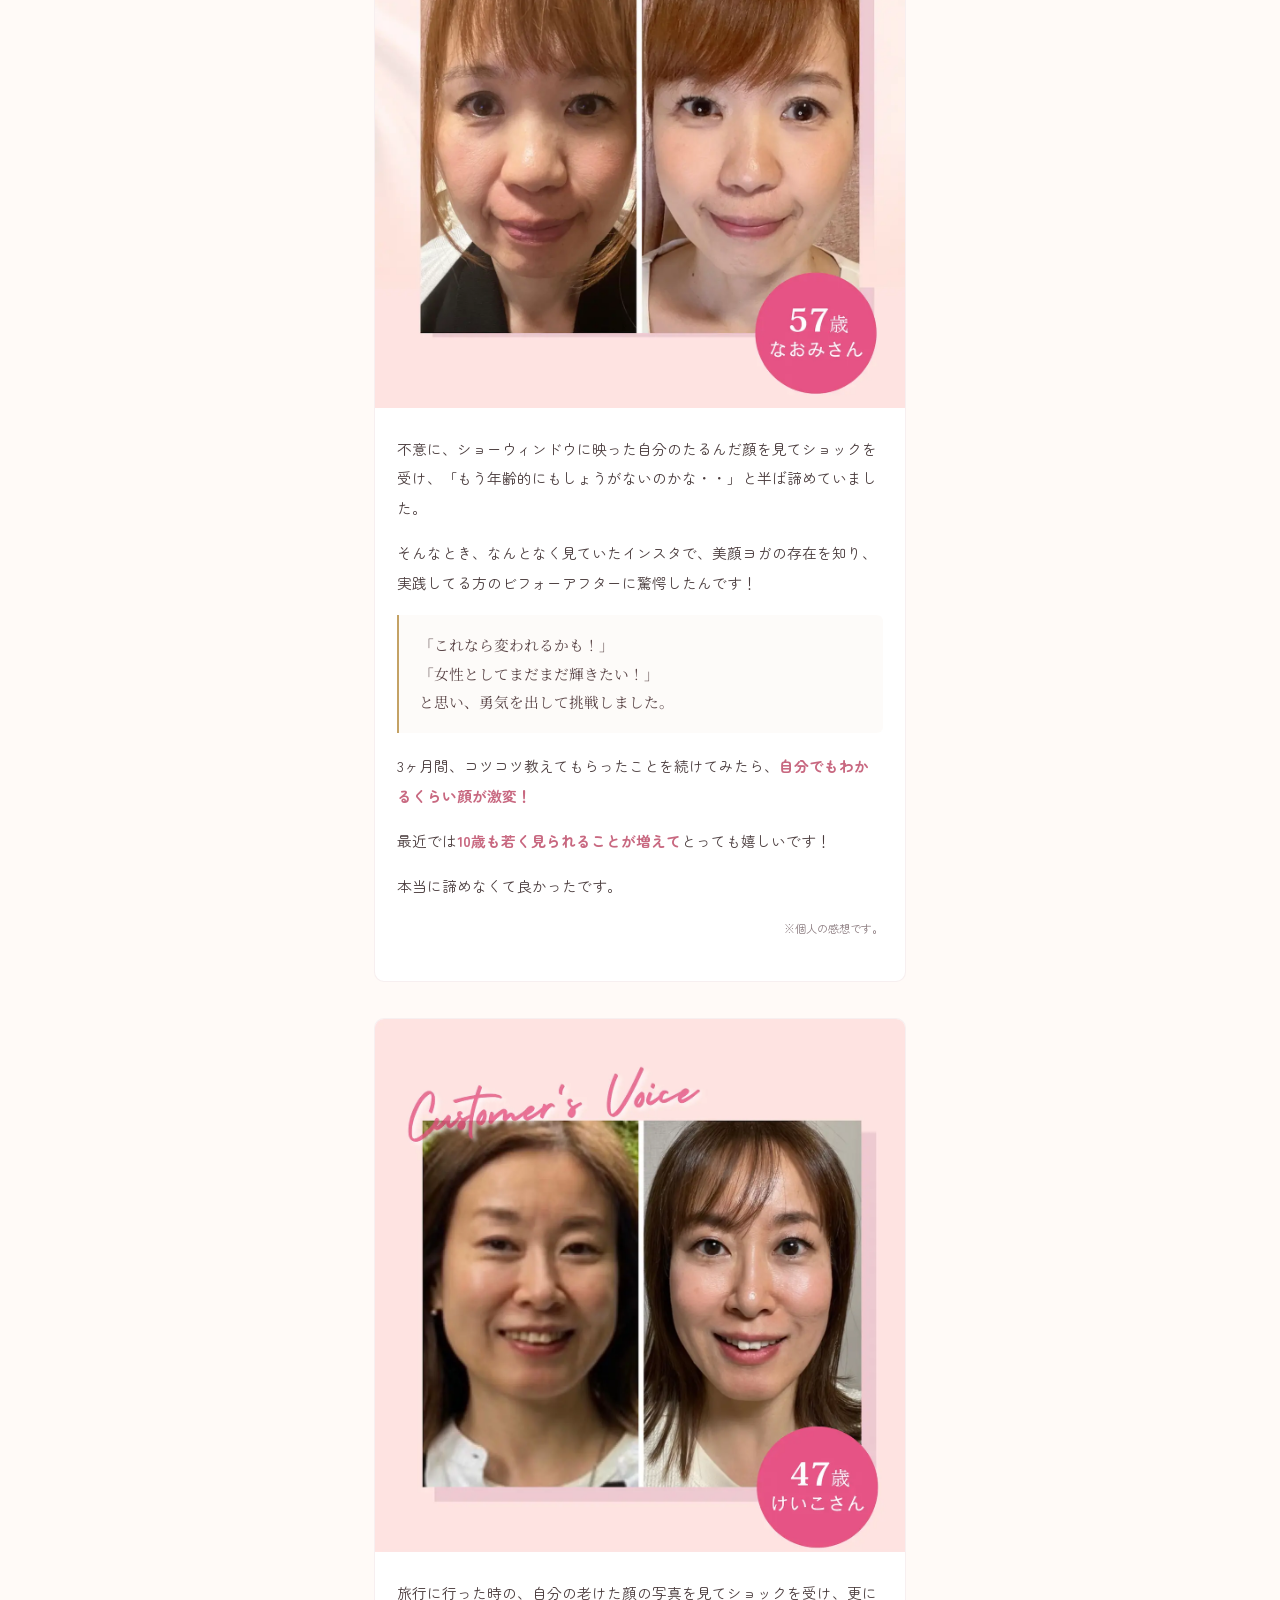
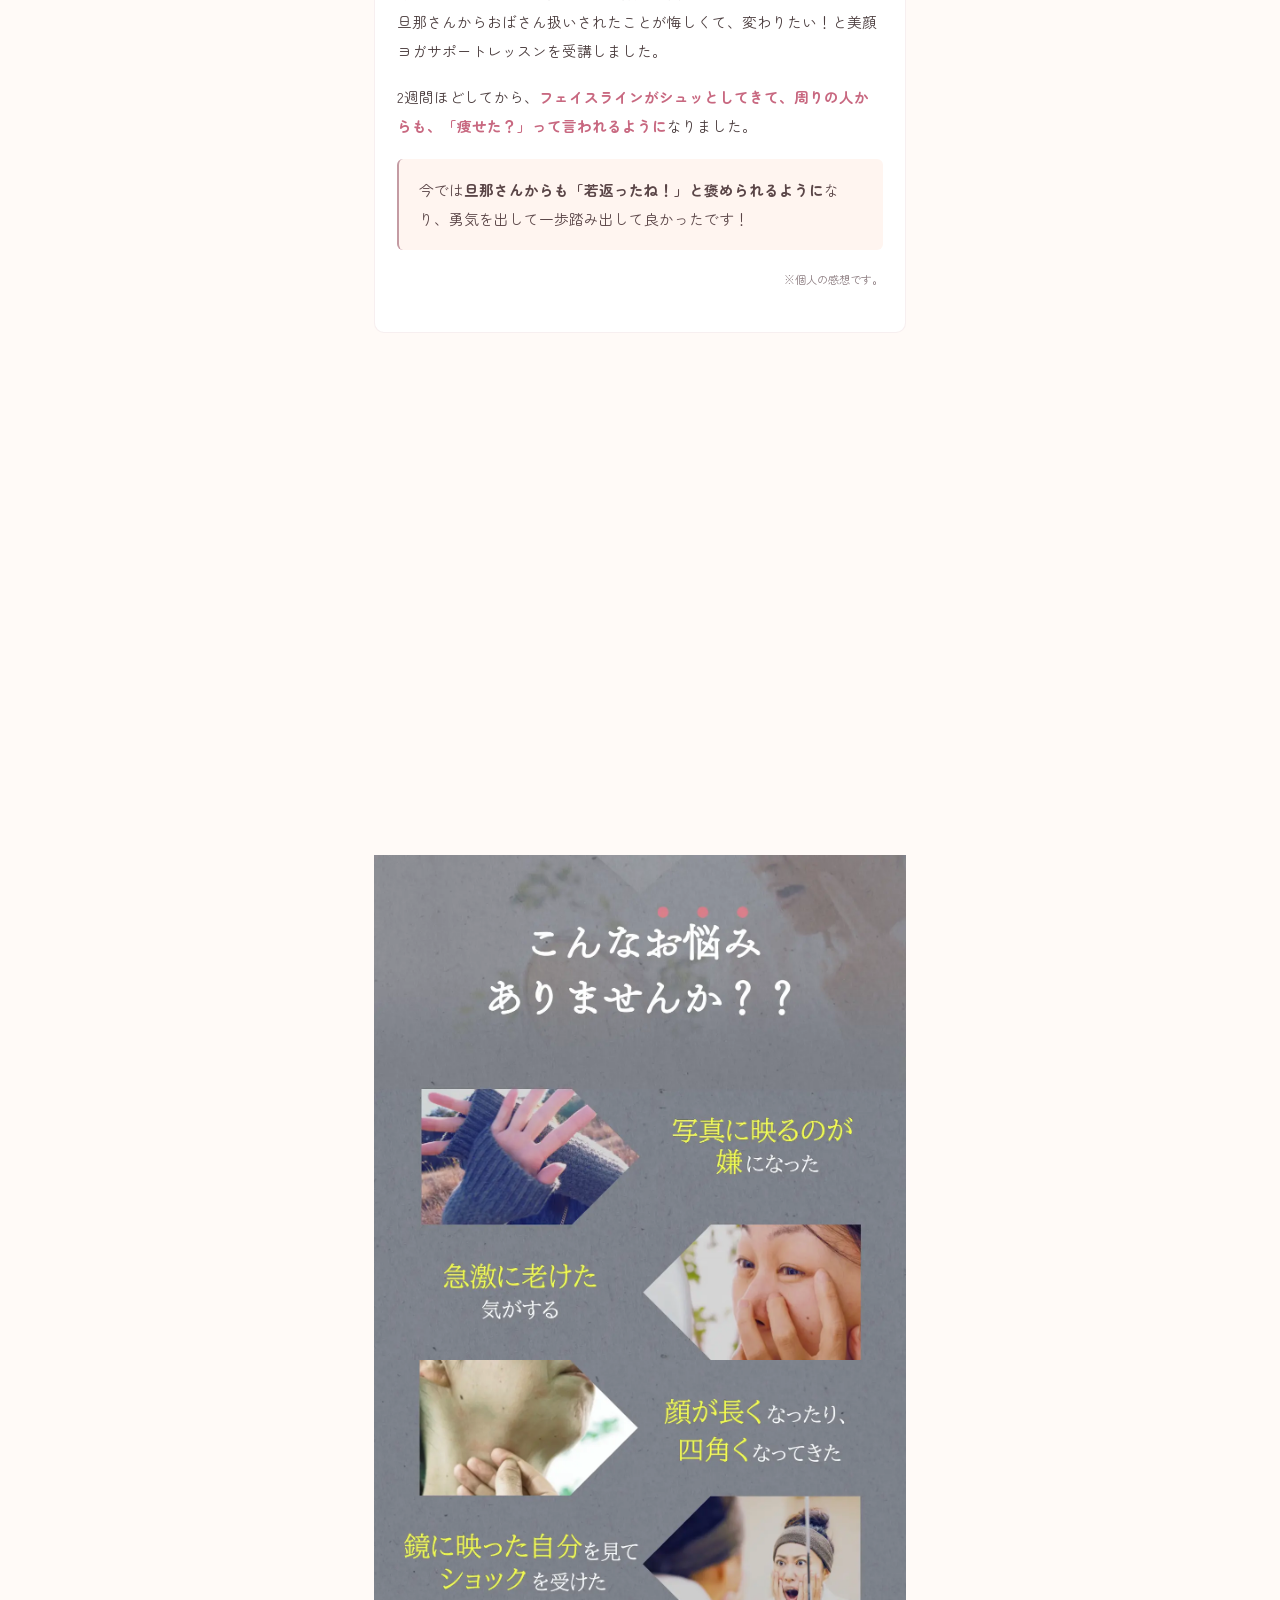
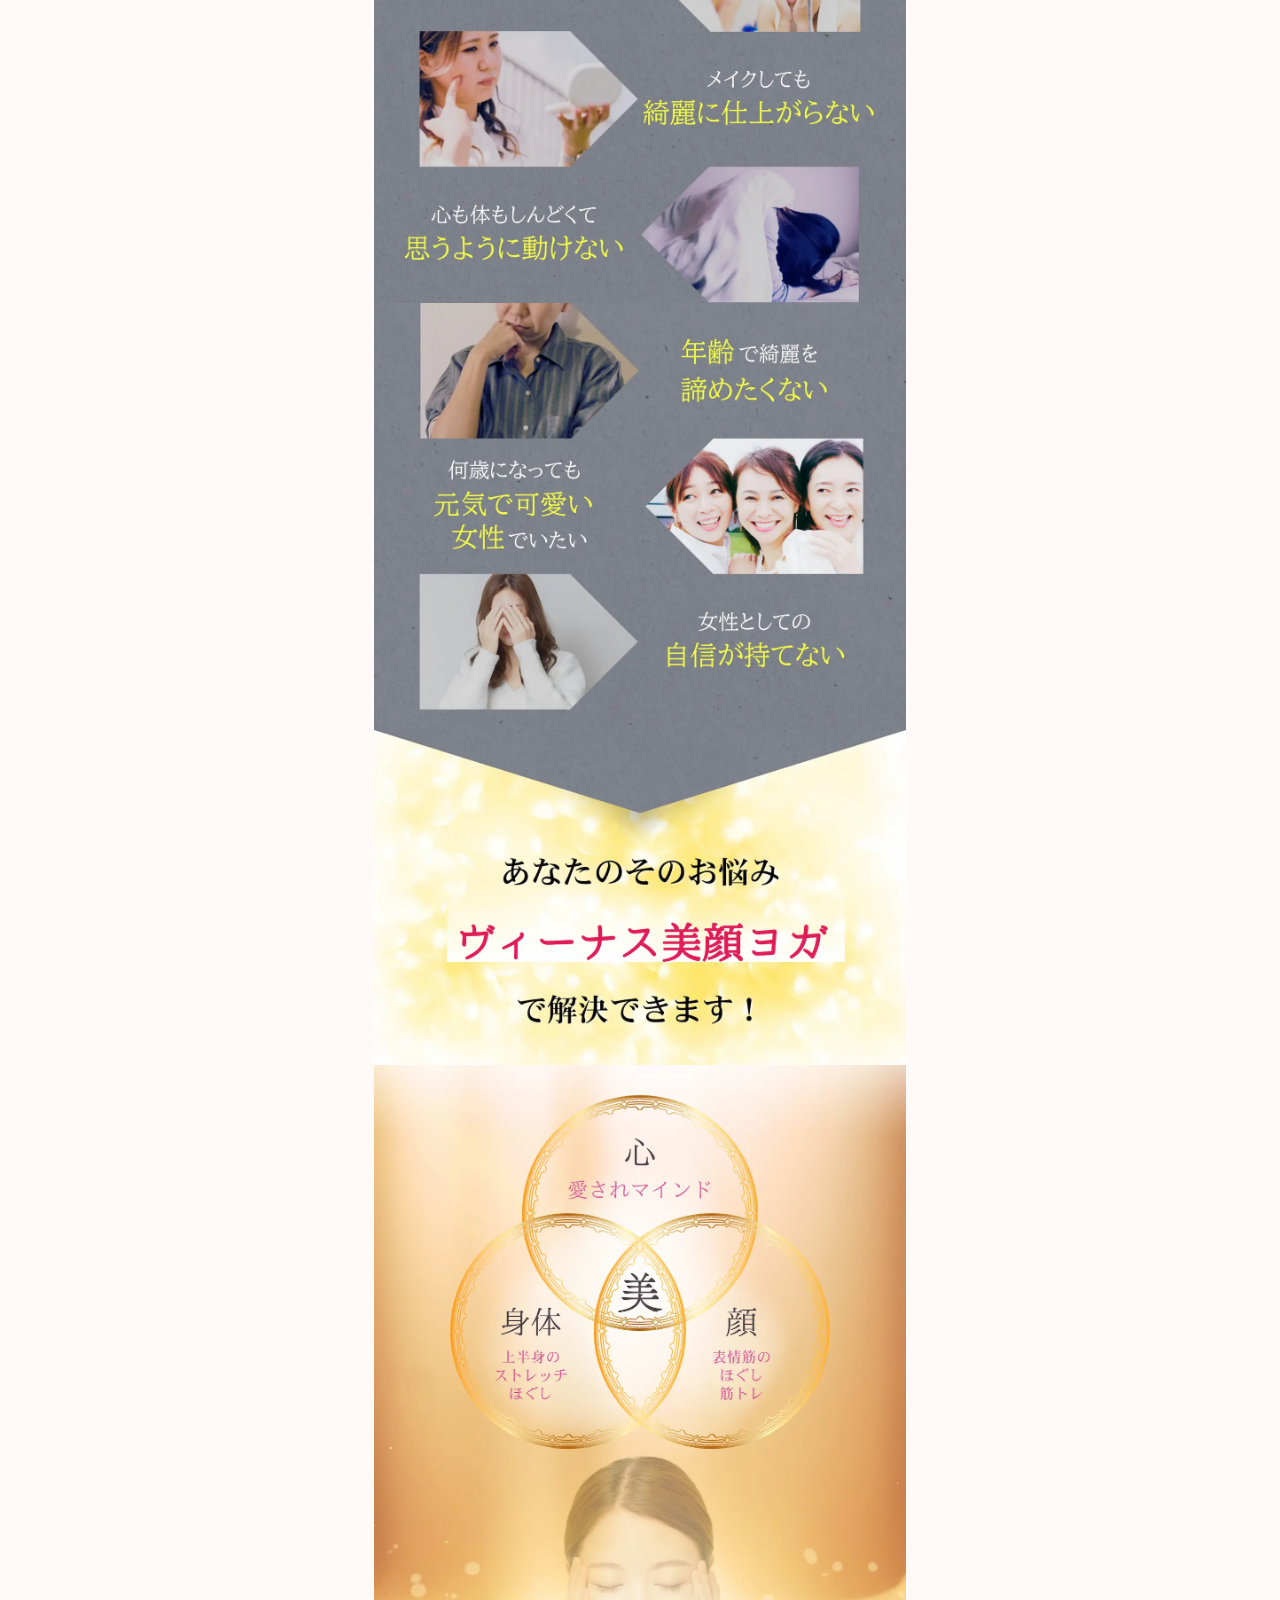
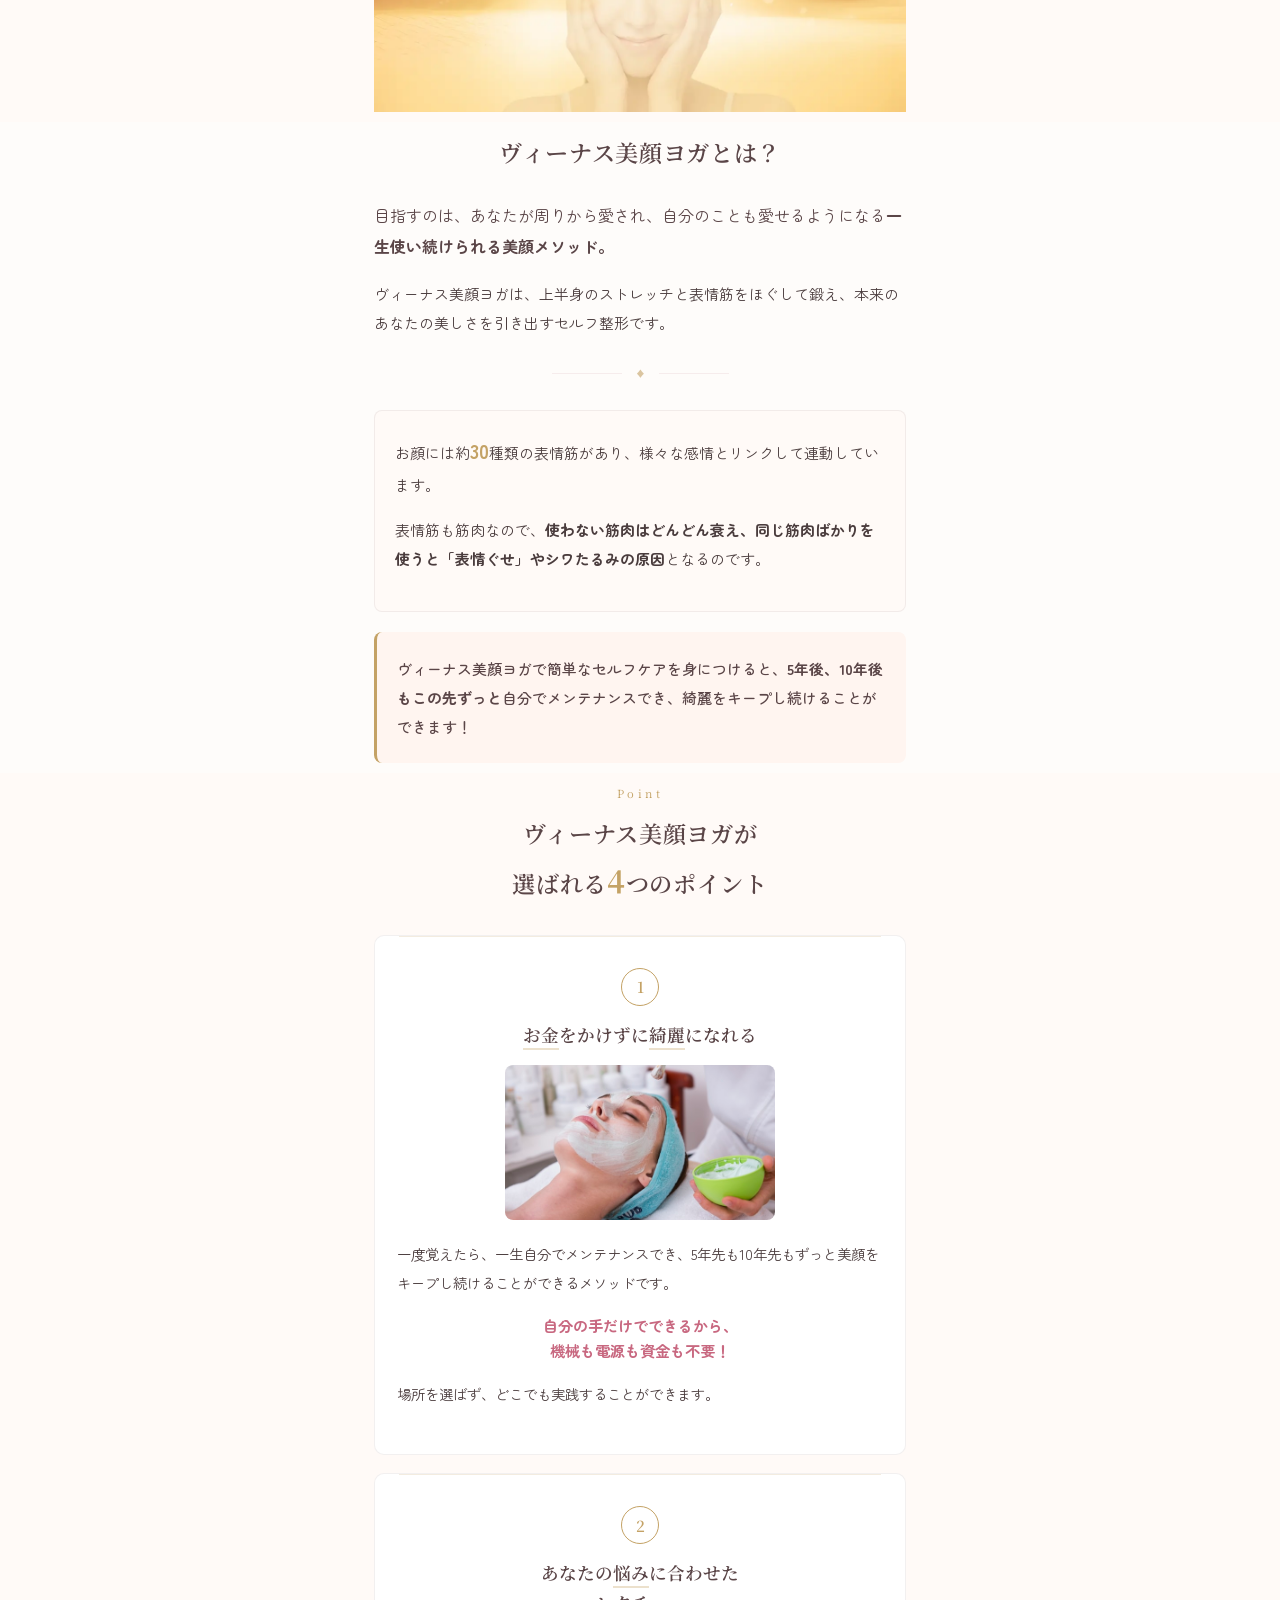
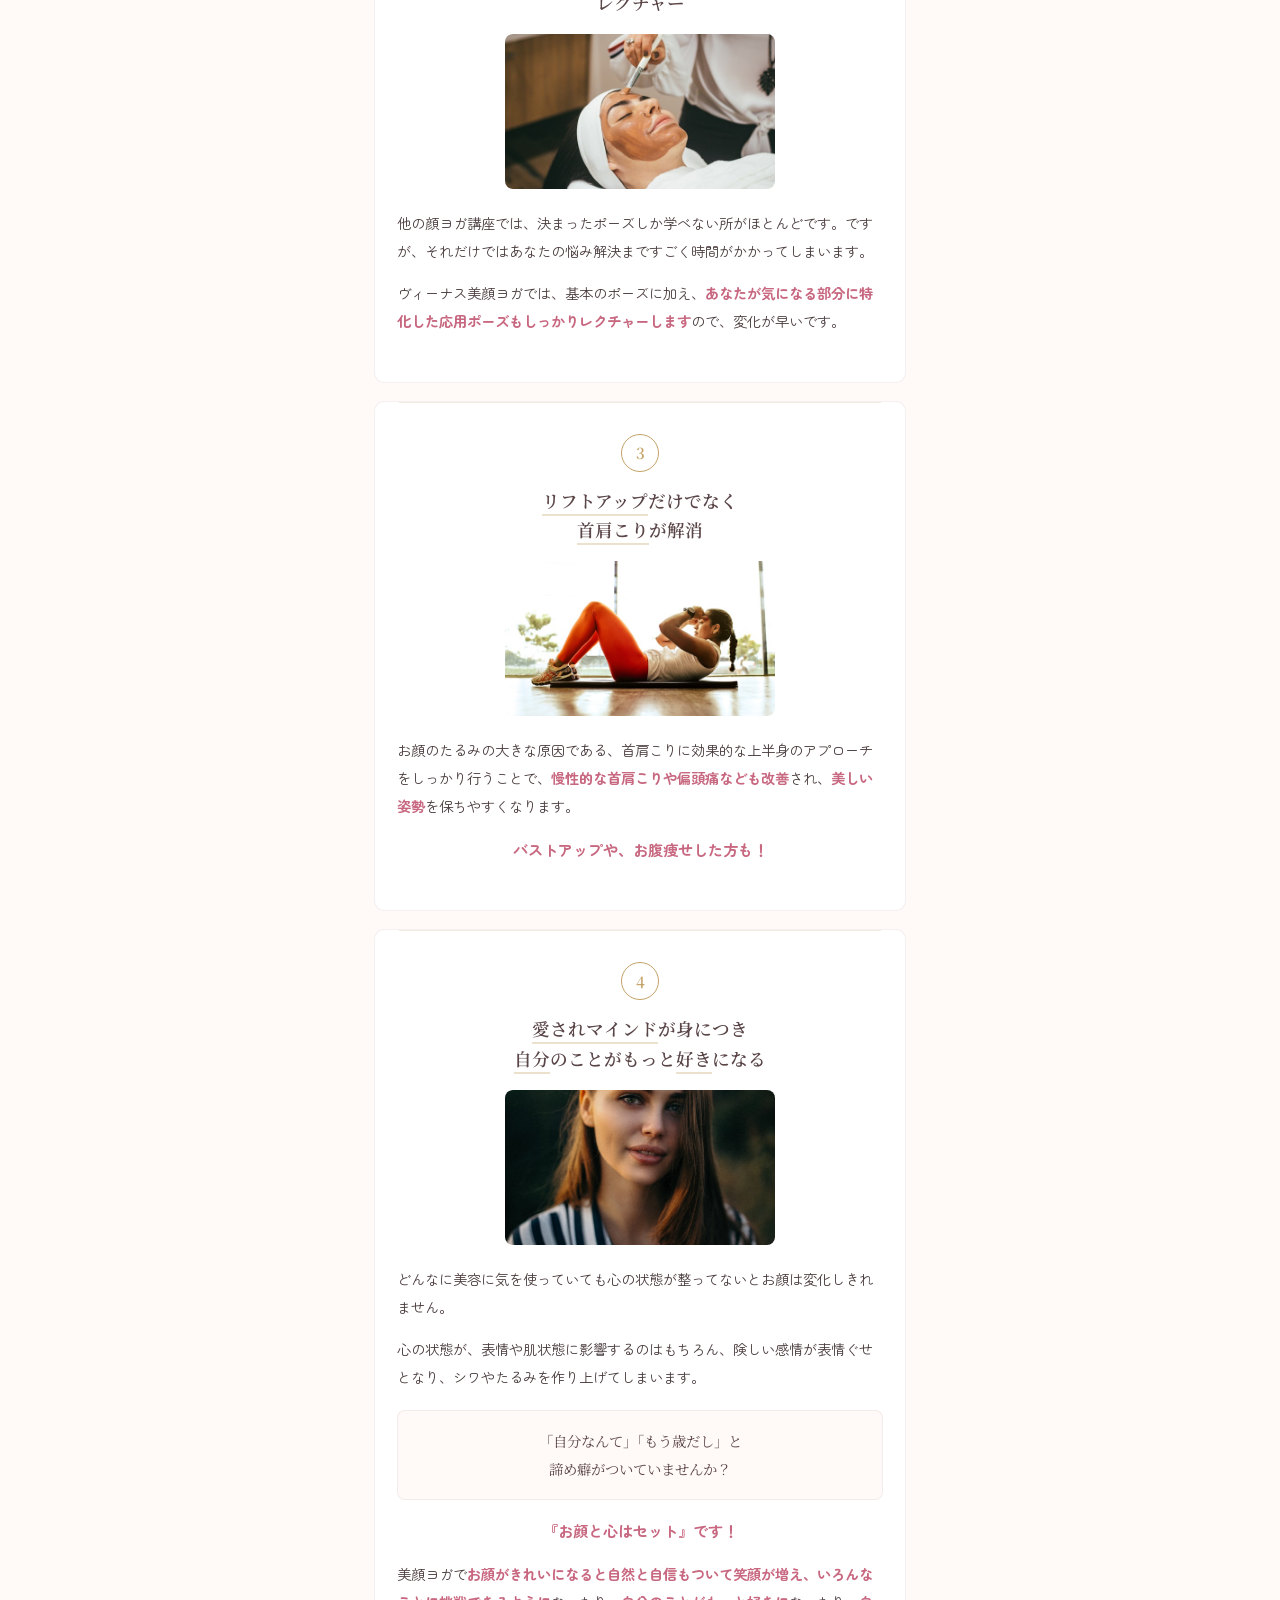
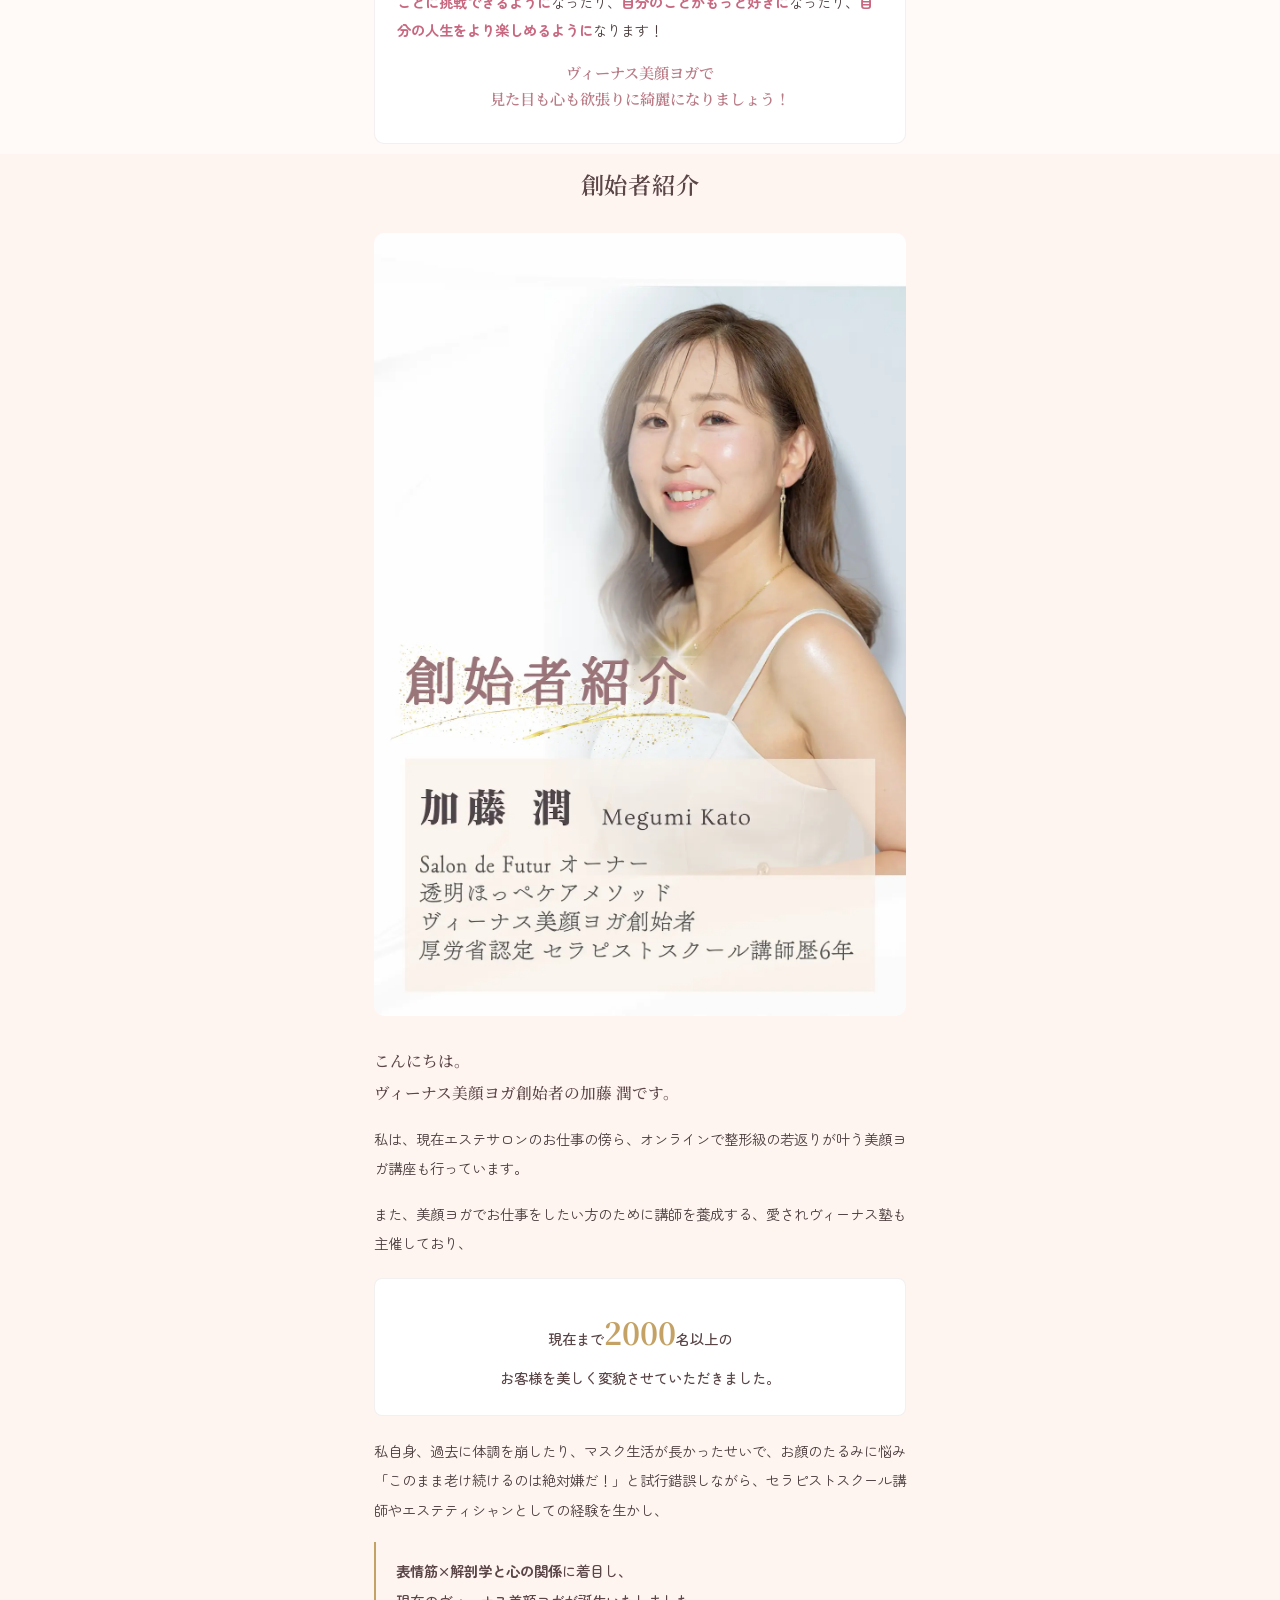
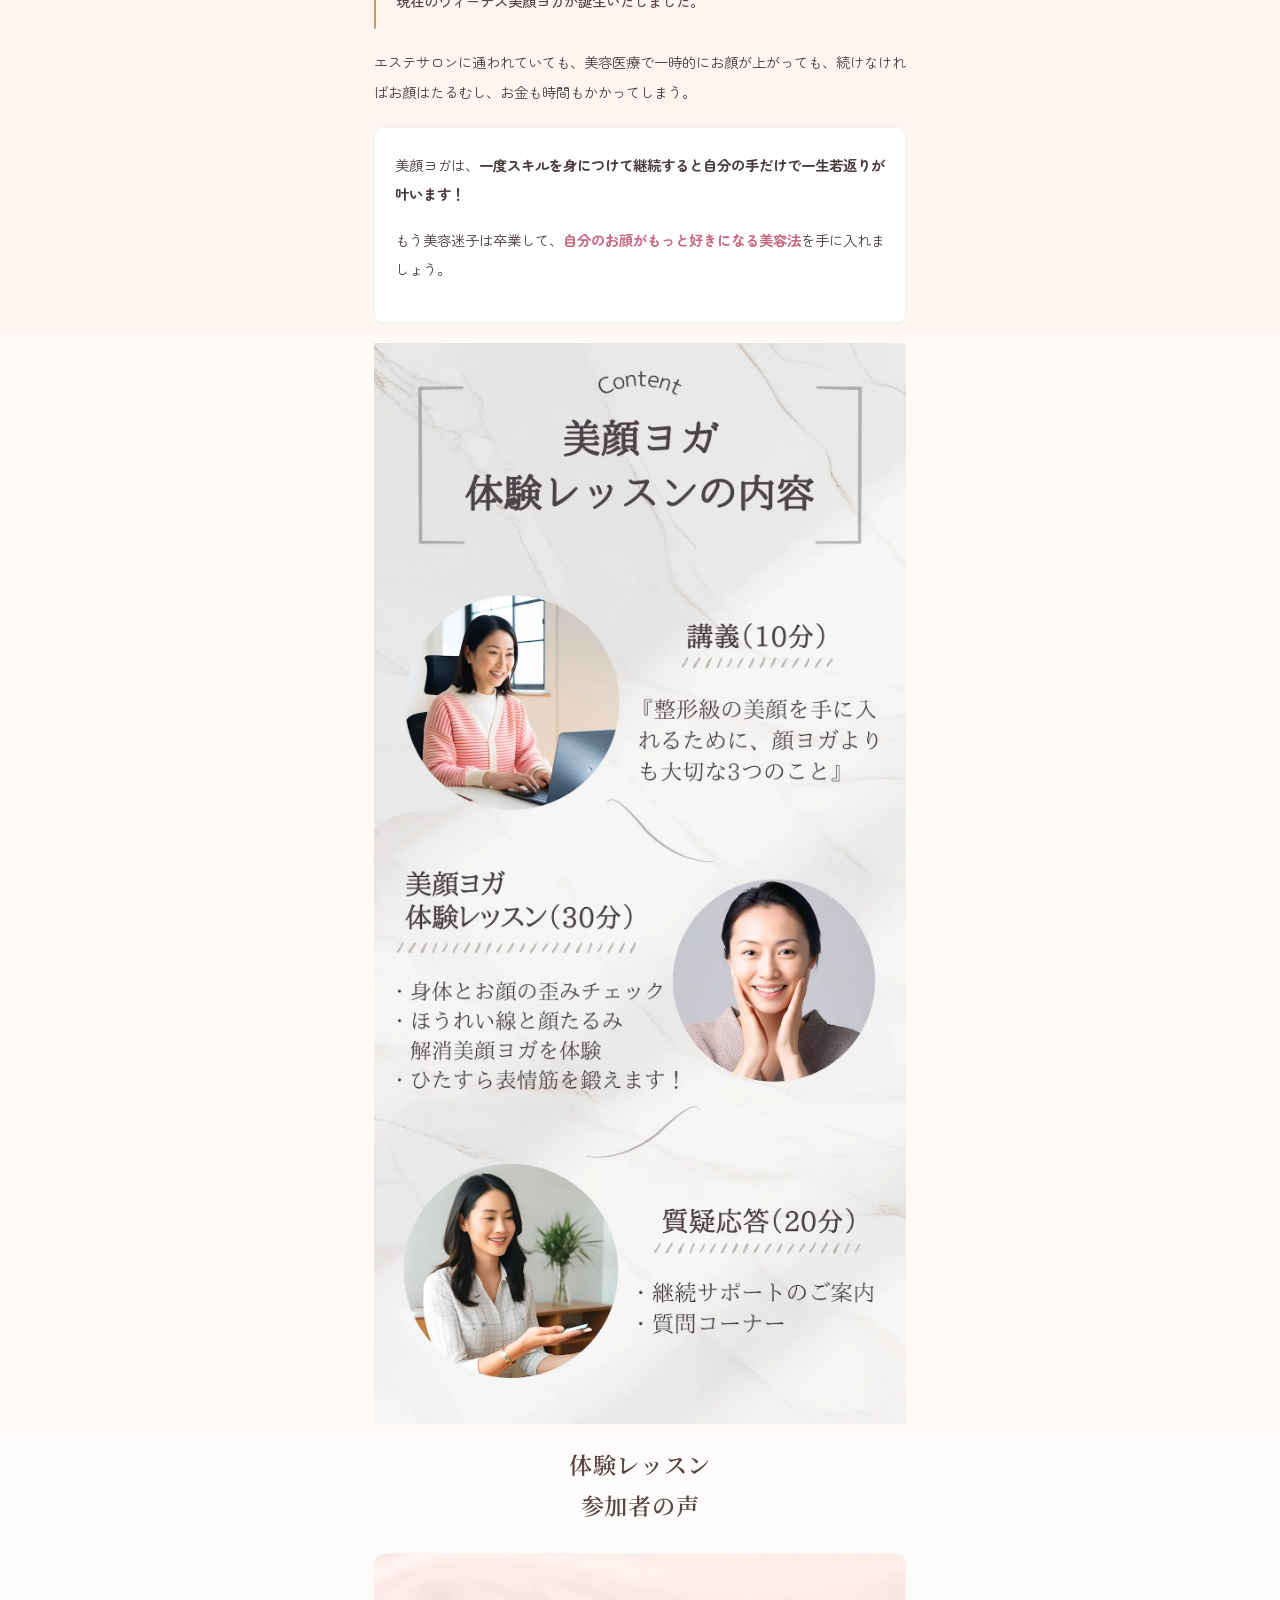
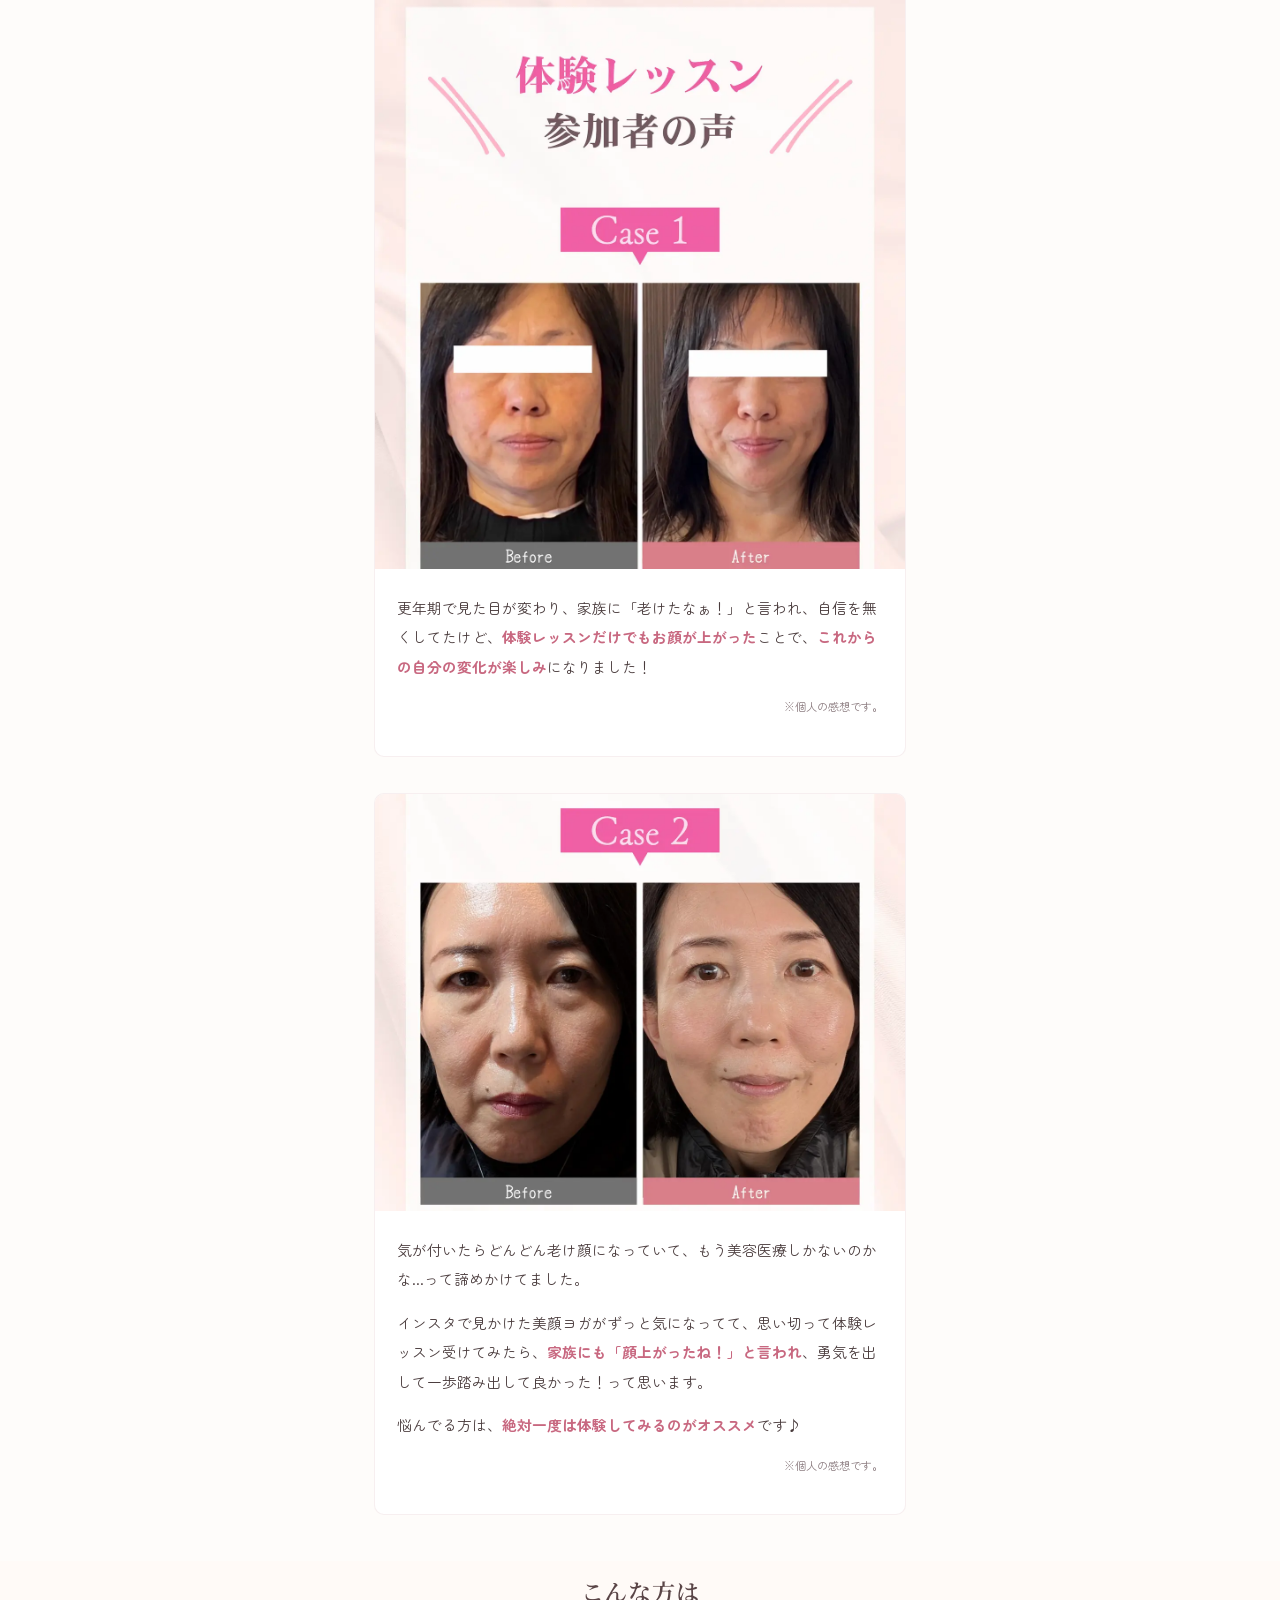
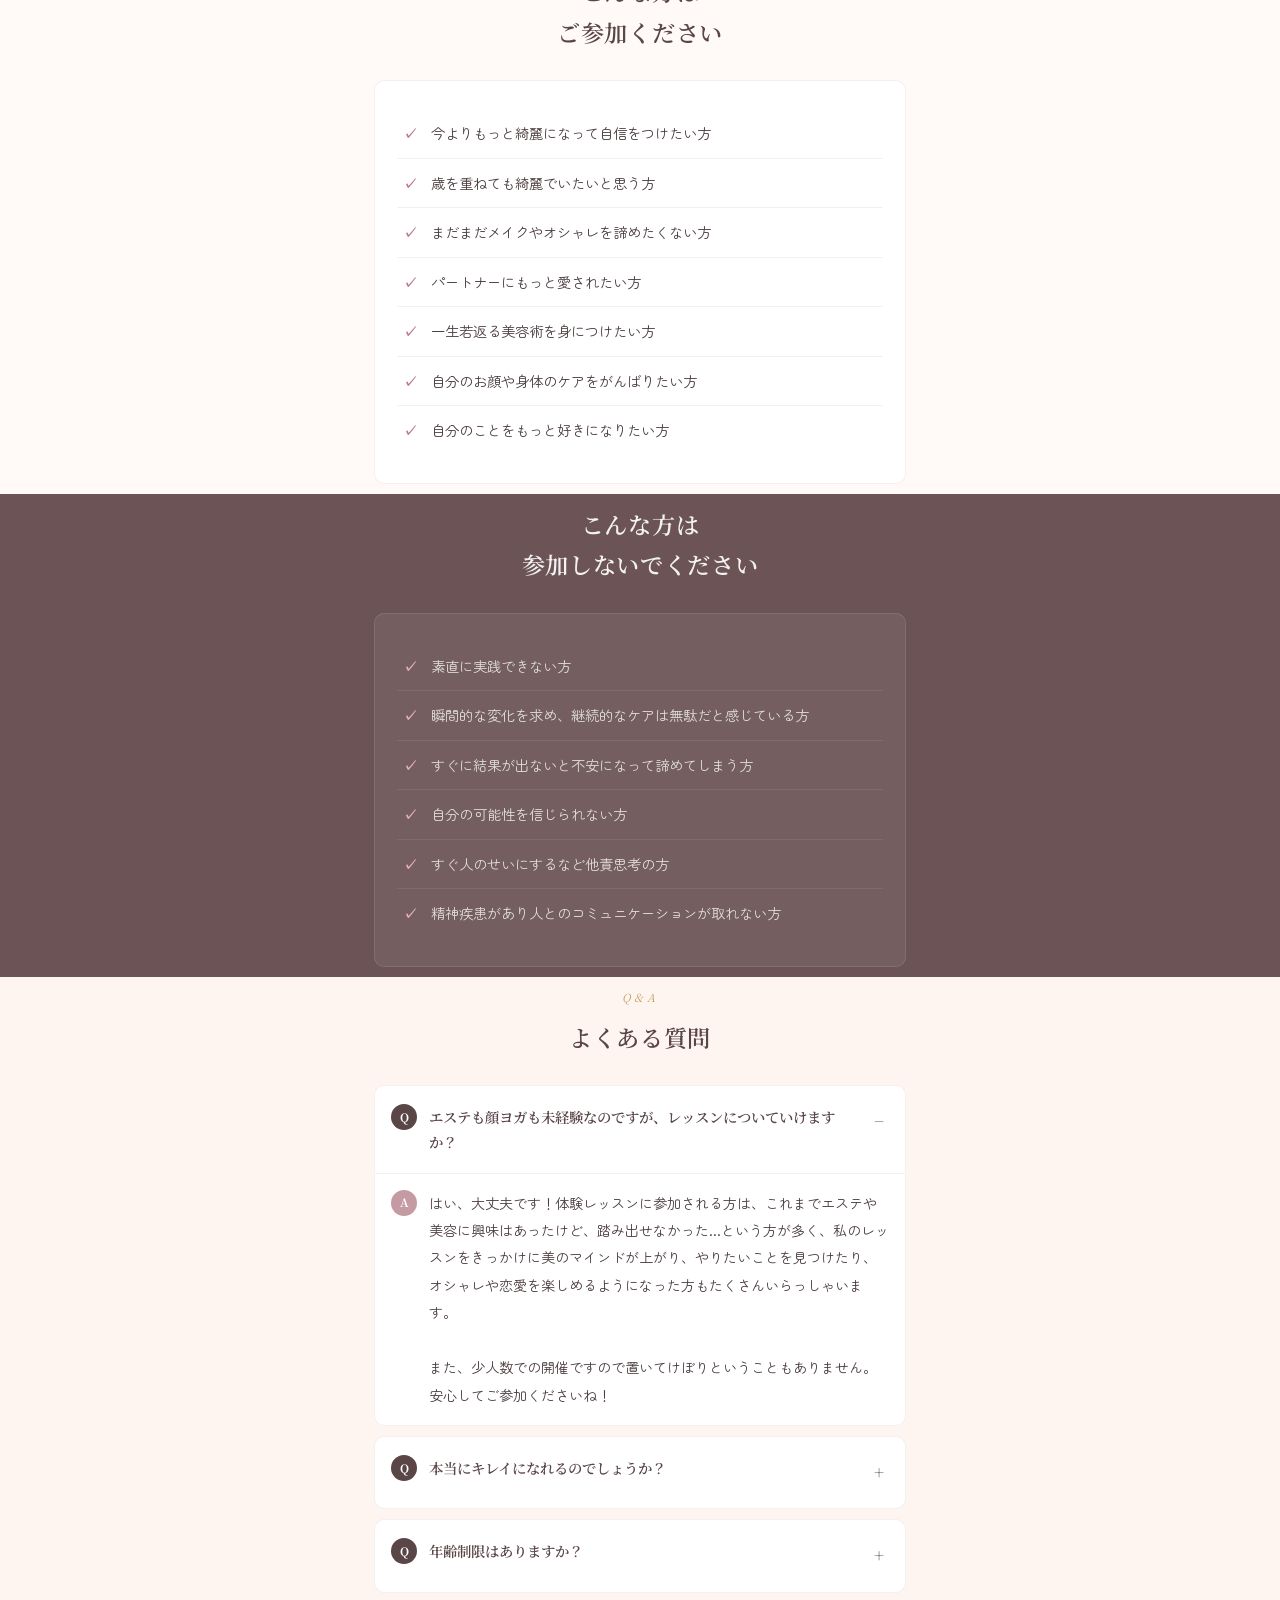
==== commit 0ff5e092: "体験レッスンにimg_26追加、画像セクションに角丸10px適用" ====
--- a/index.html
+++ b/index.html
@@ -226,6 +226,7 @@
   <section class="section lesson-content">
     <div class="container">
       <img src="images/img_25.webp" alt="美顔ヨガ体験レッスンの内容" class="lesson-img fade-in">
+      <img src="images/img_26.webp" alt="美顔ヨガ体験レッスンの内容 続き" class="lesson-img fade-in">
     </div>
   </section>
 
--- a/css/style.css
+++ b/css/style.css
@@ -294,7 +294,8 @@
 }
 
 .problems-images .container {
-  padding: 0;
+  overflow: hidden;
+  border-radius: 10px;
 }
 
 .problems-img {
@@ -657,6 +658,11 @@
    ========================================== */
 .lesson-content { background: var(--c-cream); }
 
+.lesson-content .container {
+  overflow: hidden;
+  border-radius: 10px;
+}
+
 .lesson-img {
   width: 100%;
   display: block;
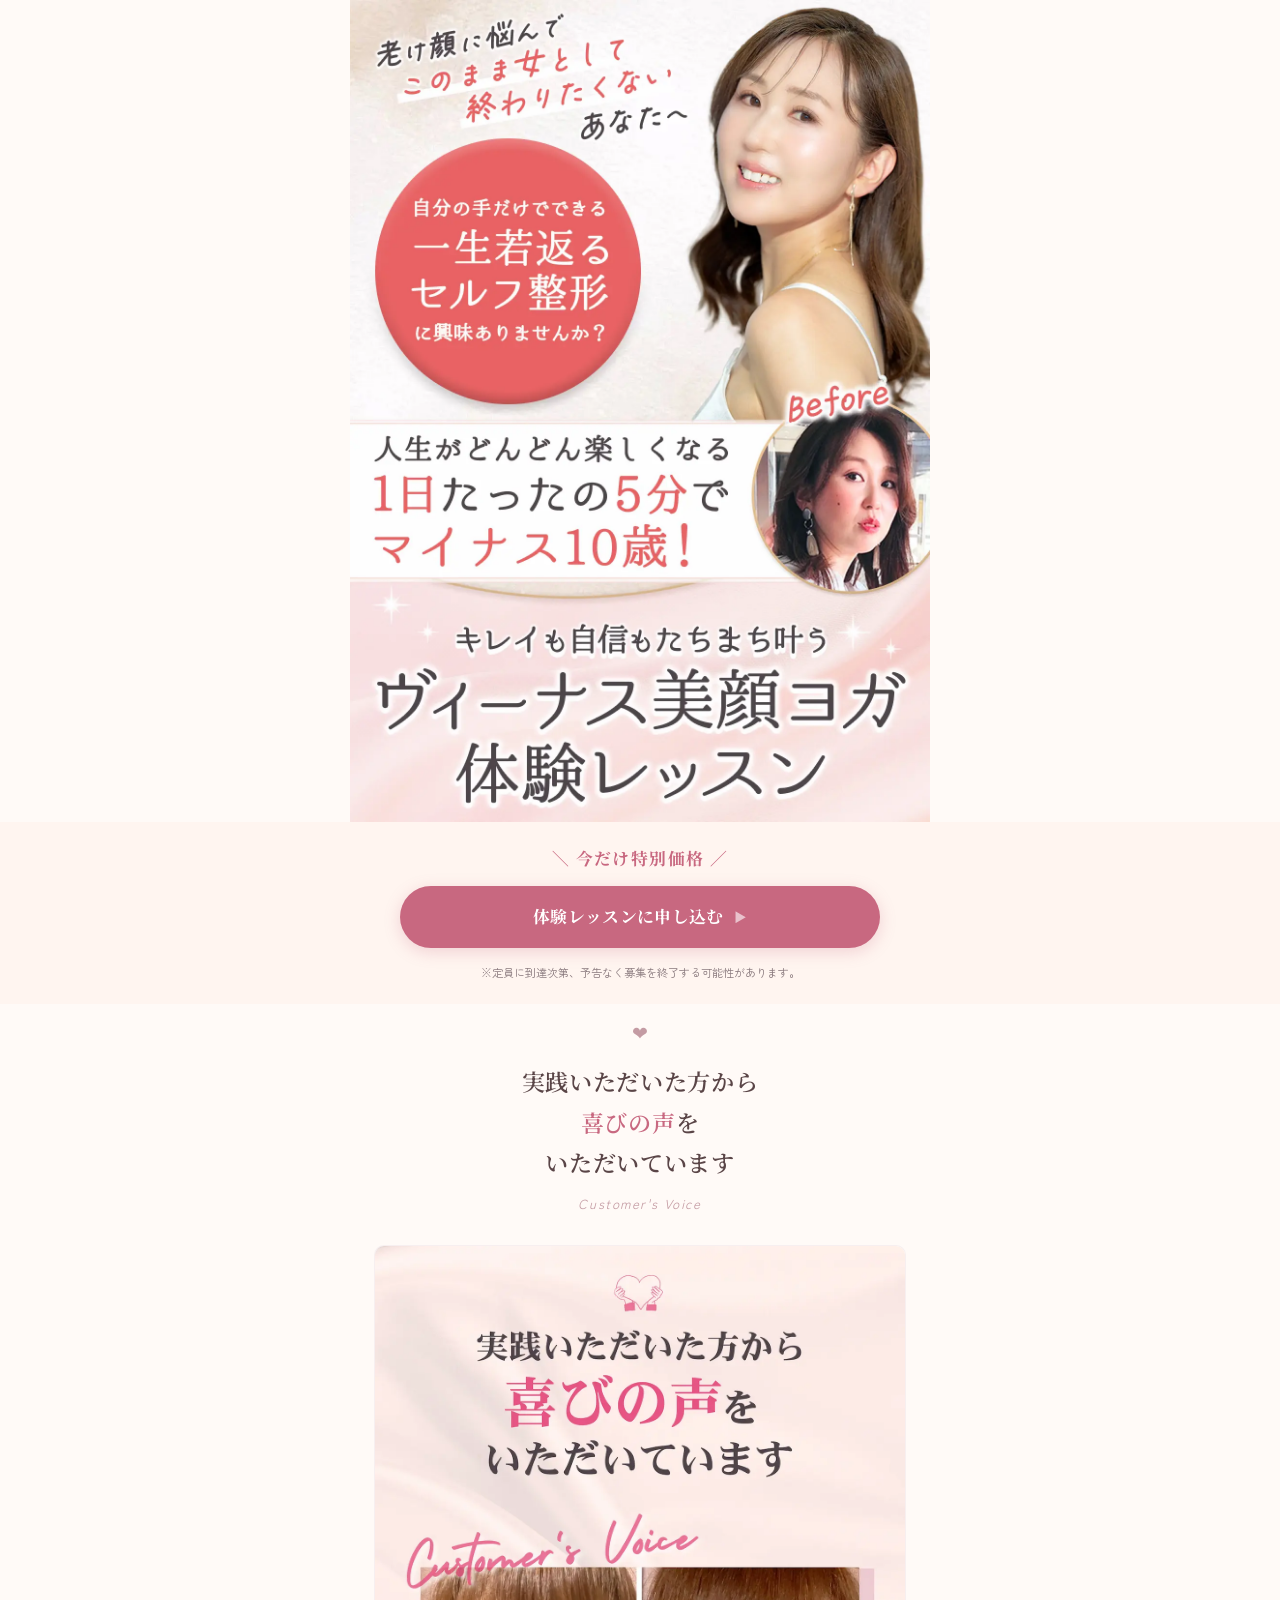
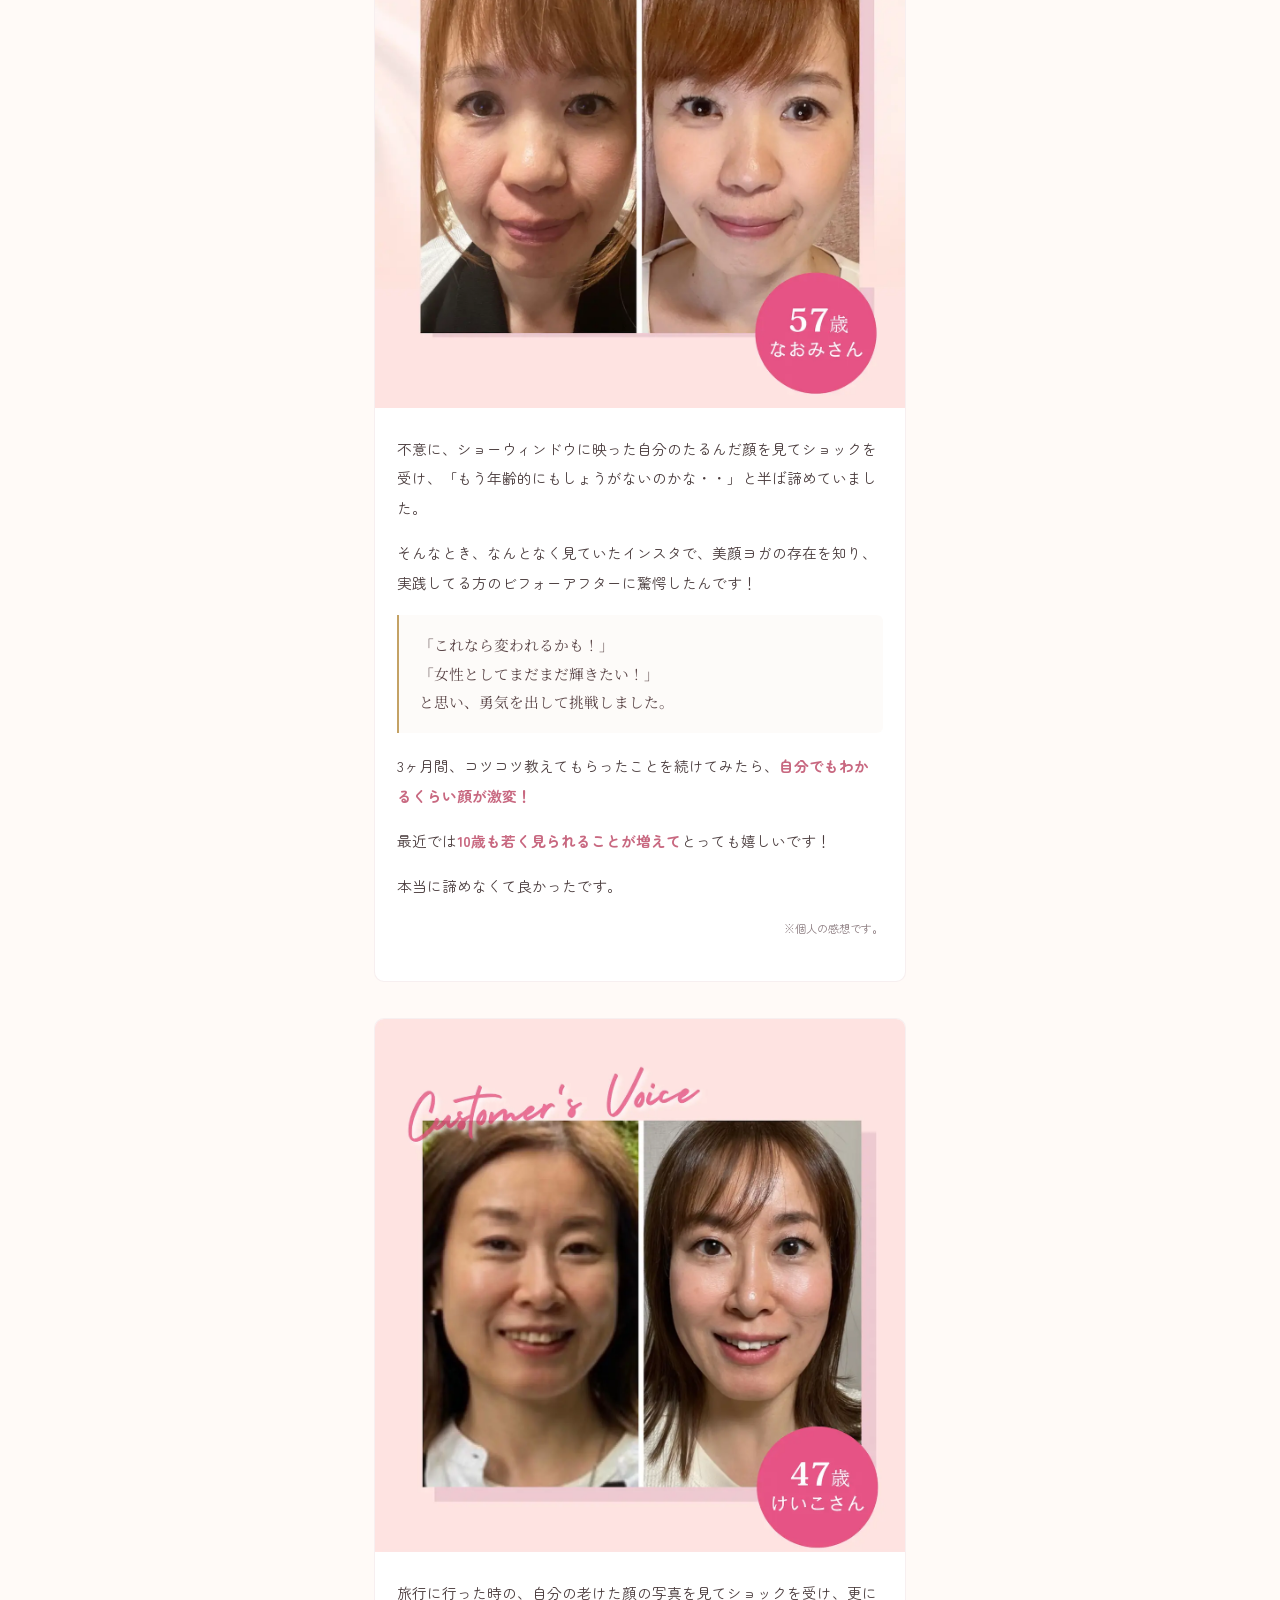
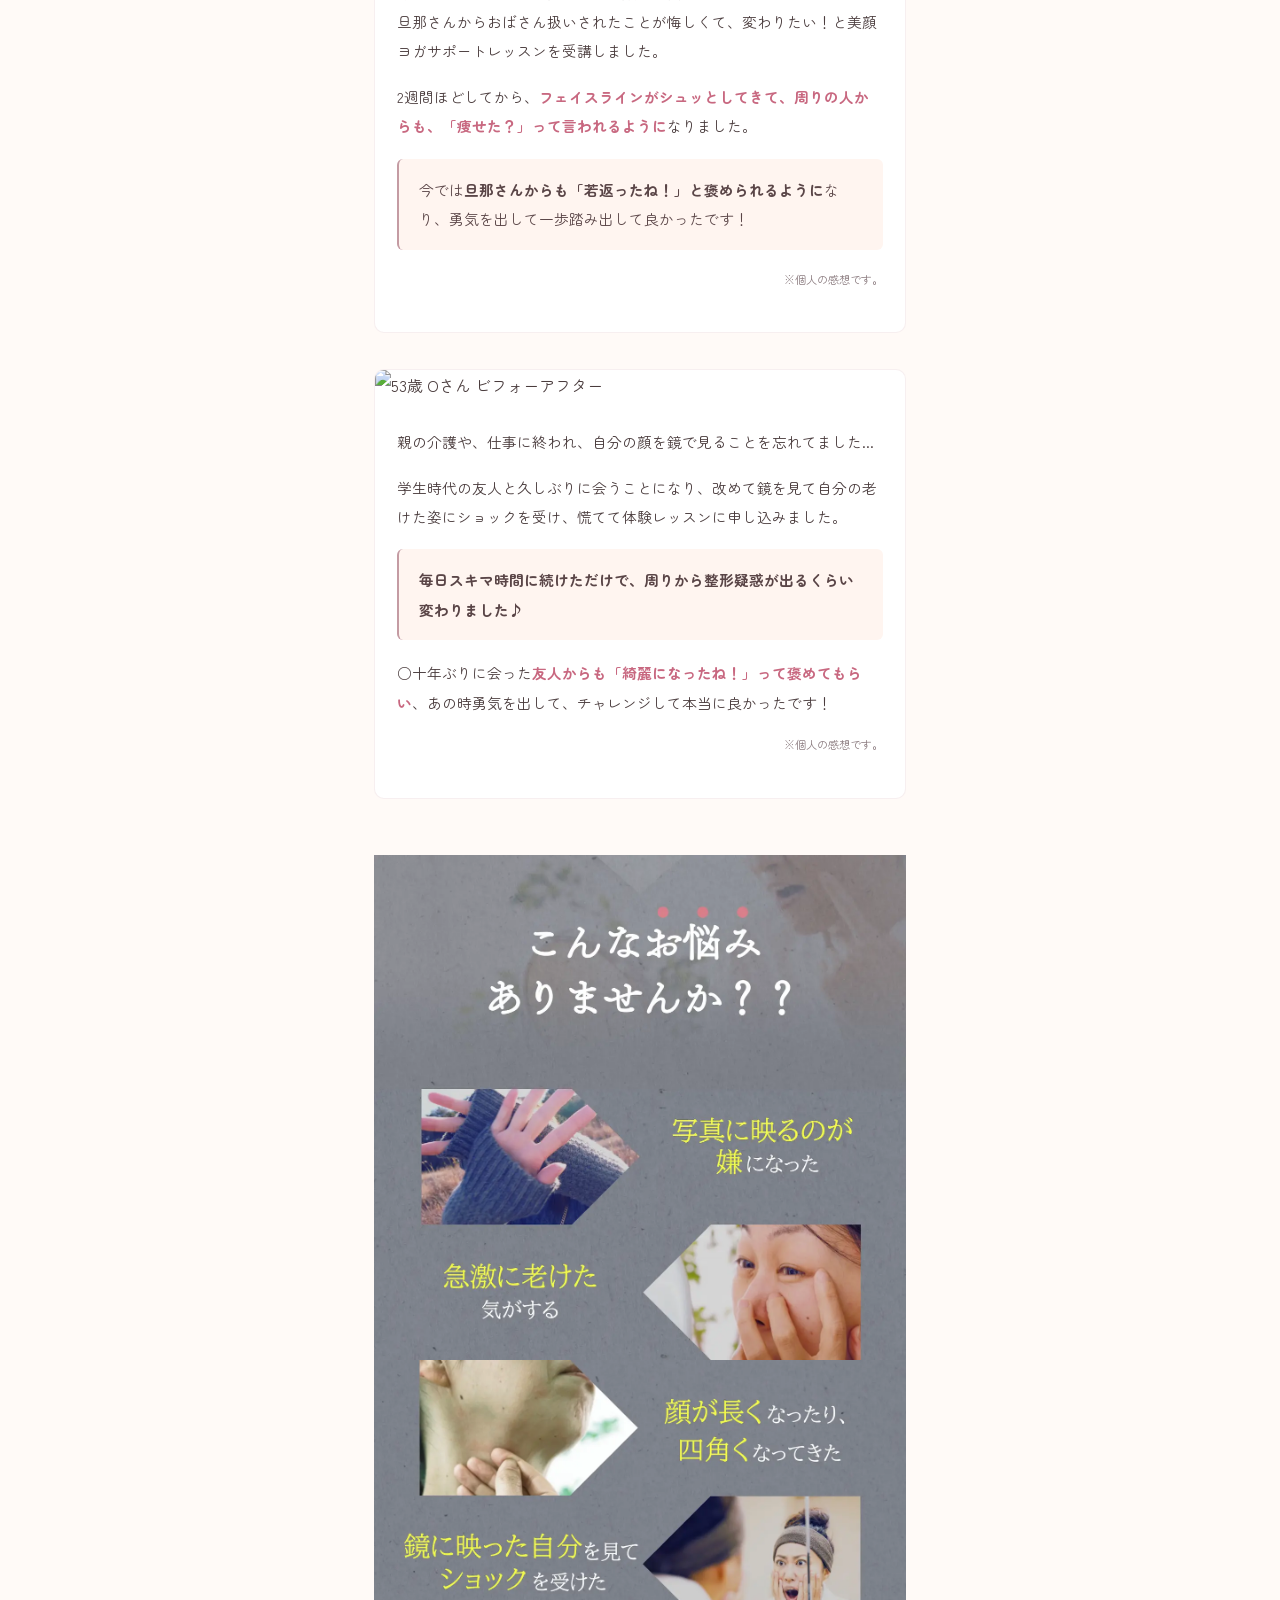
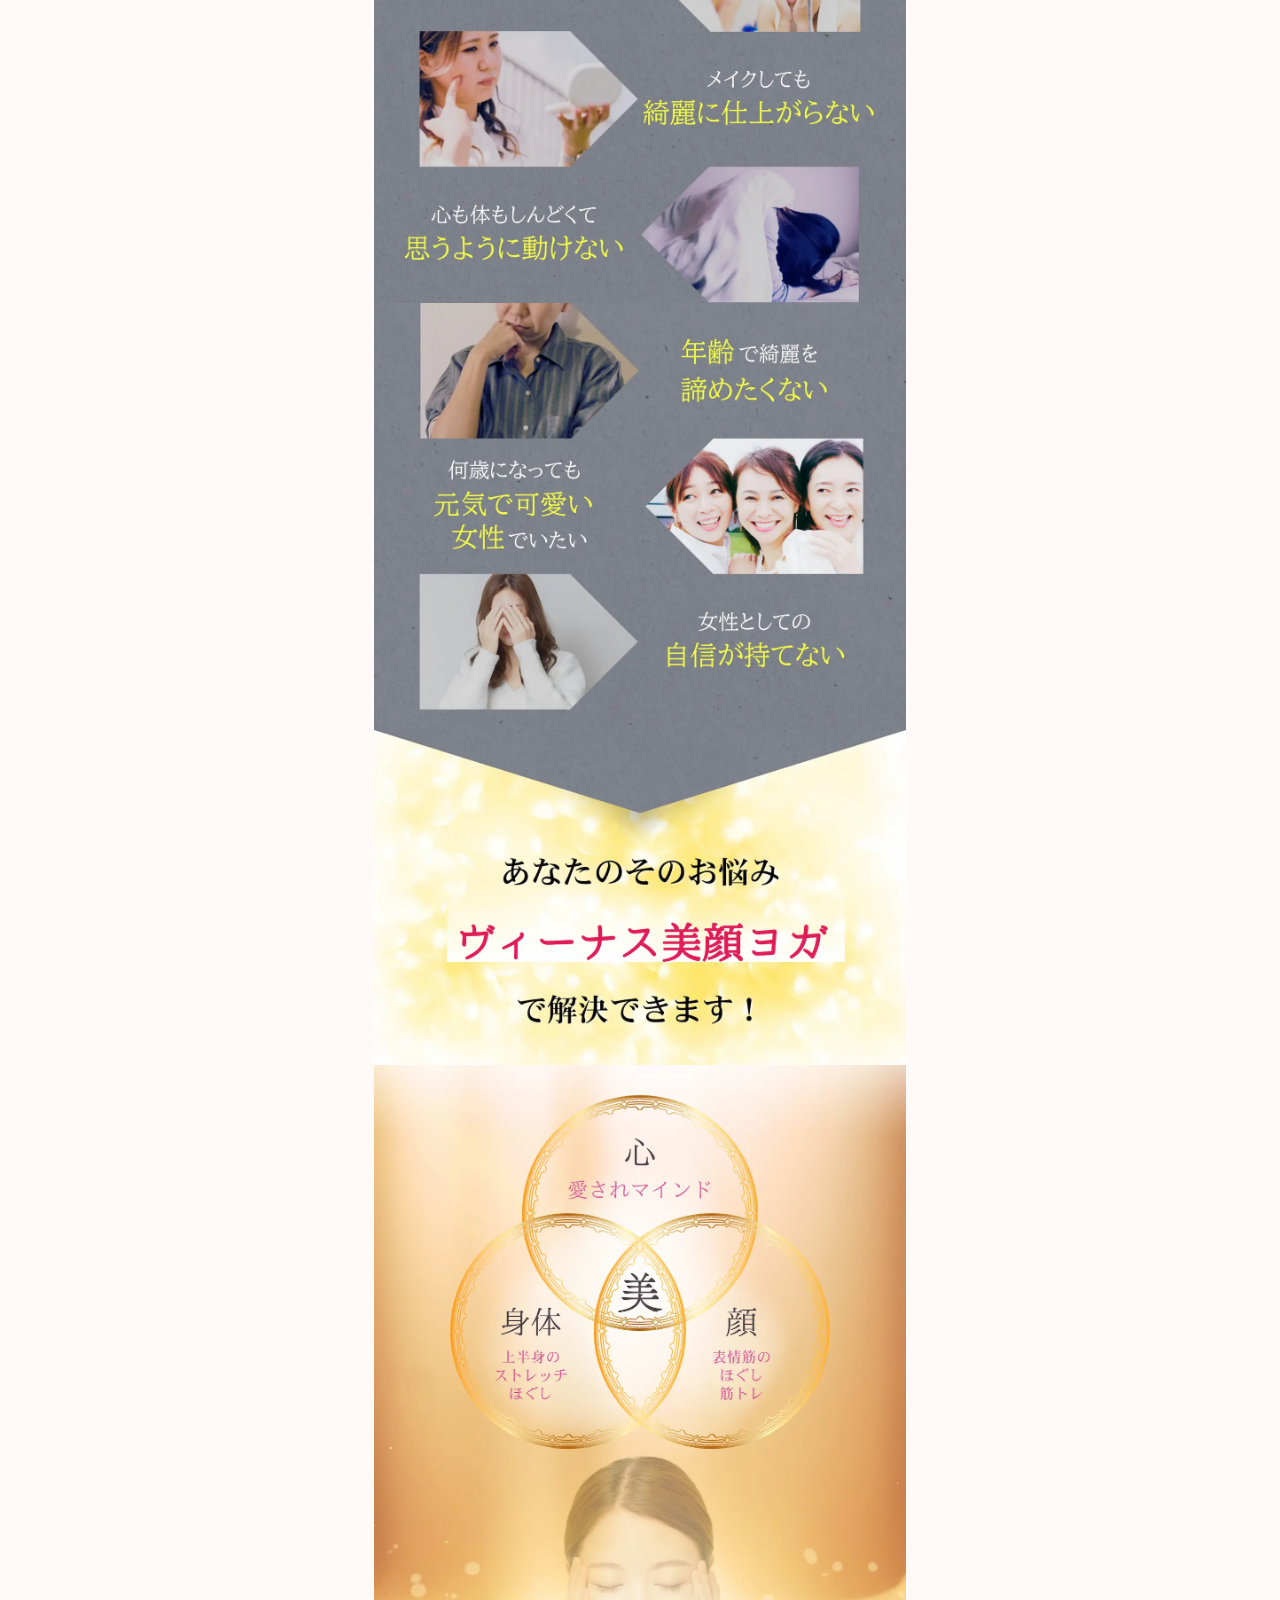
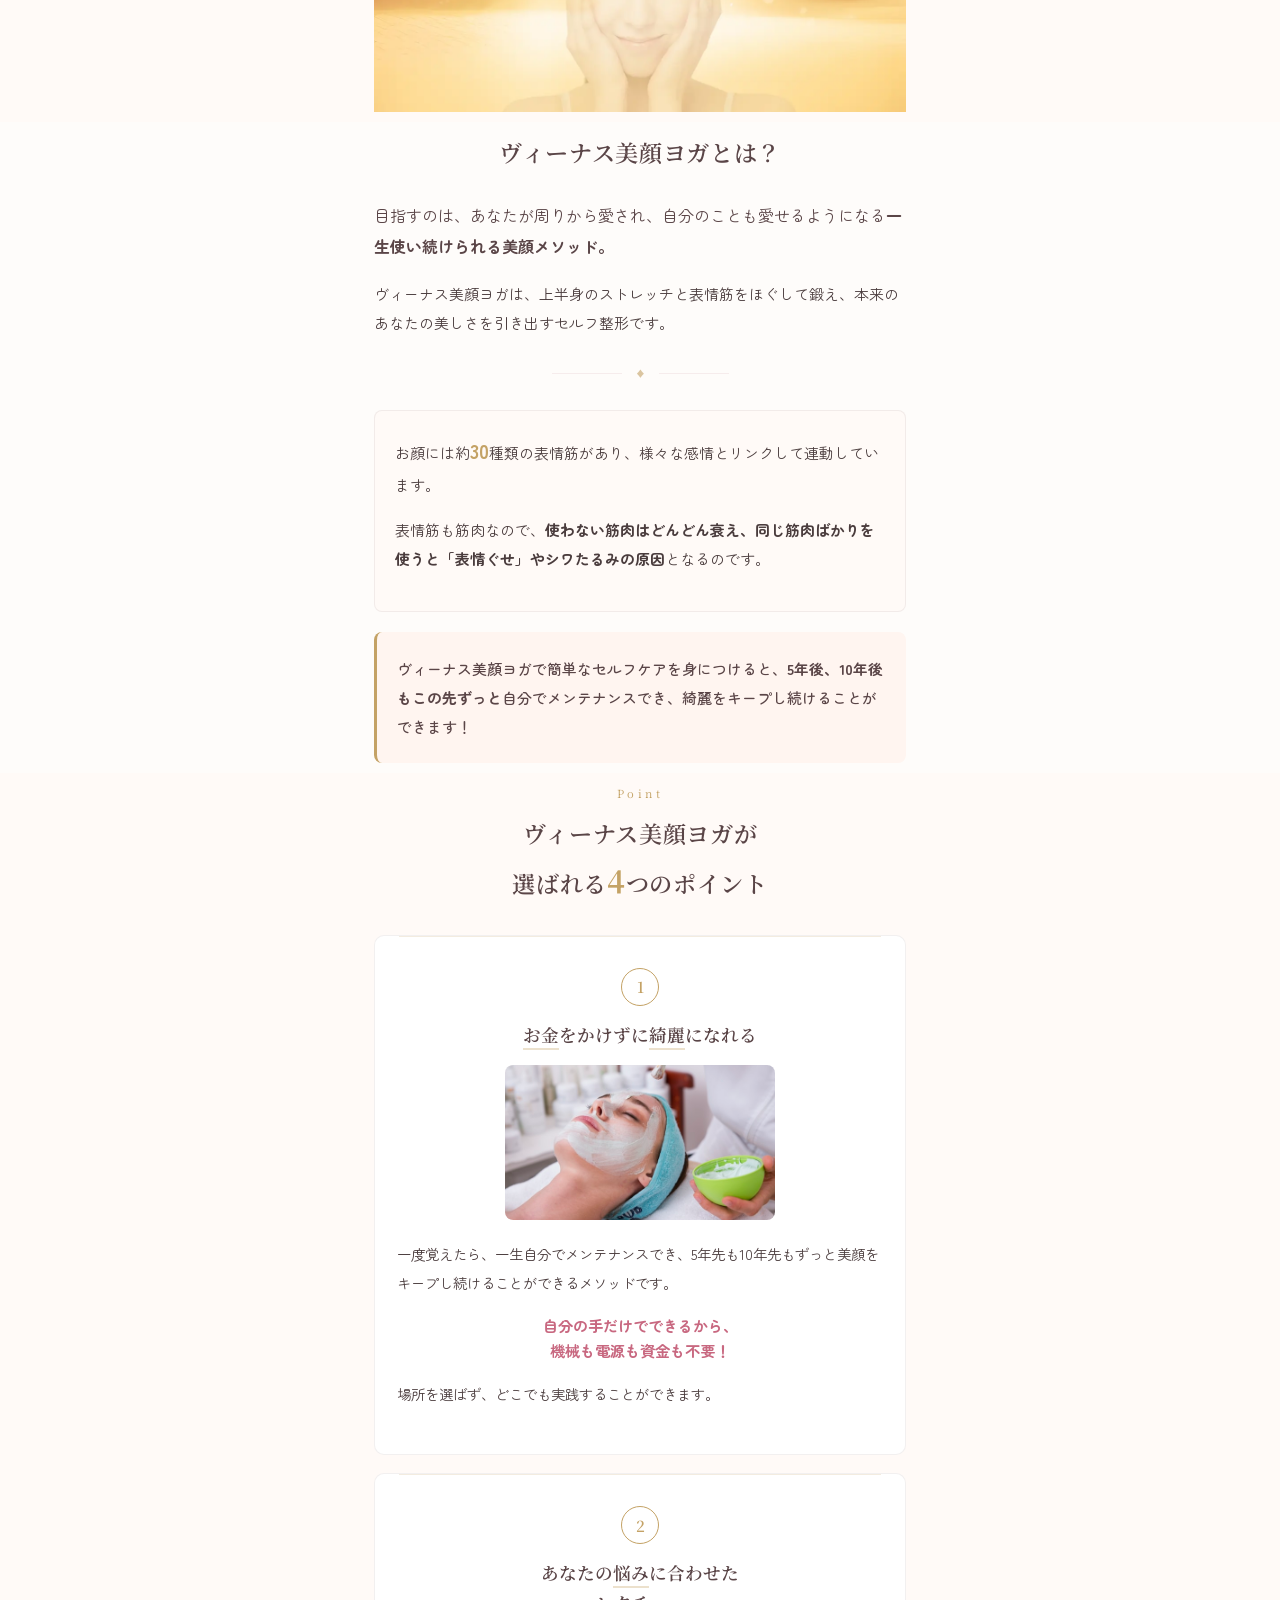
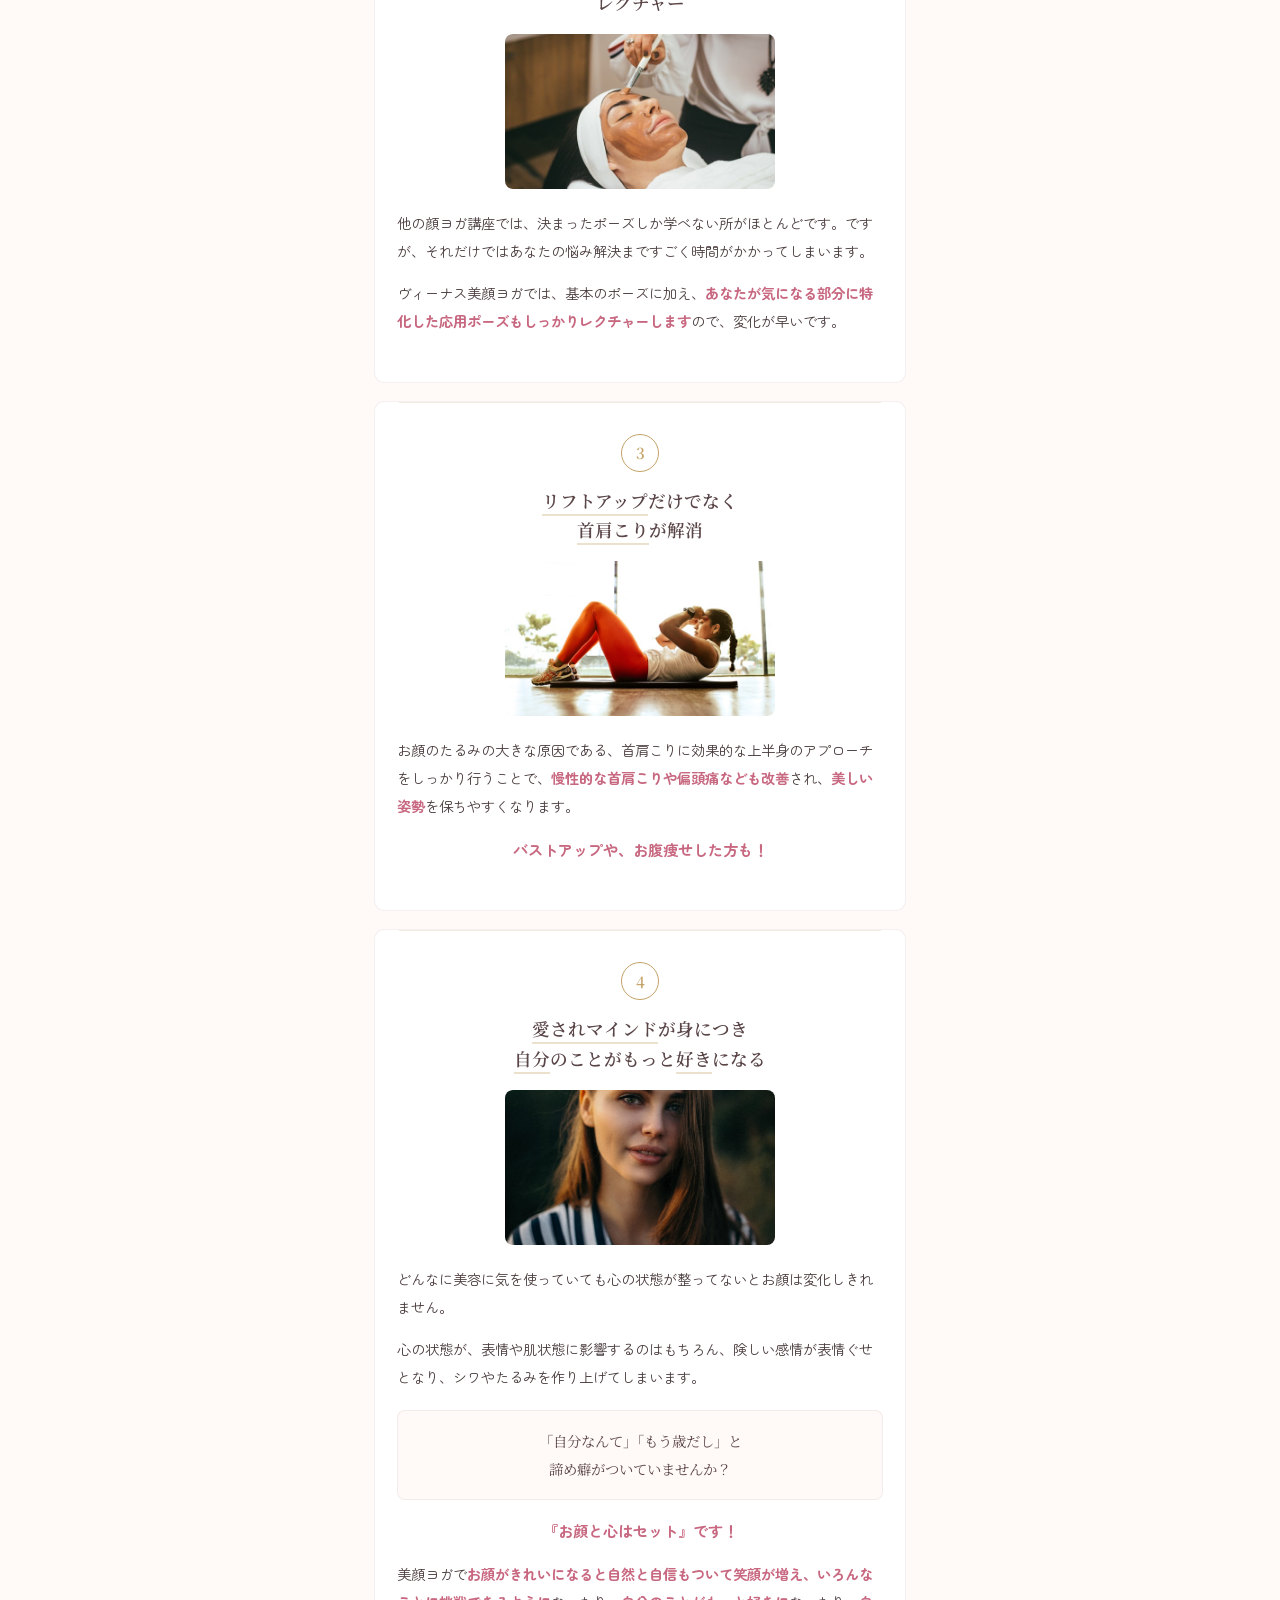
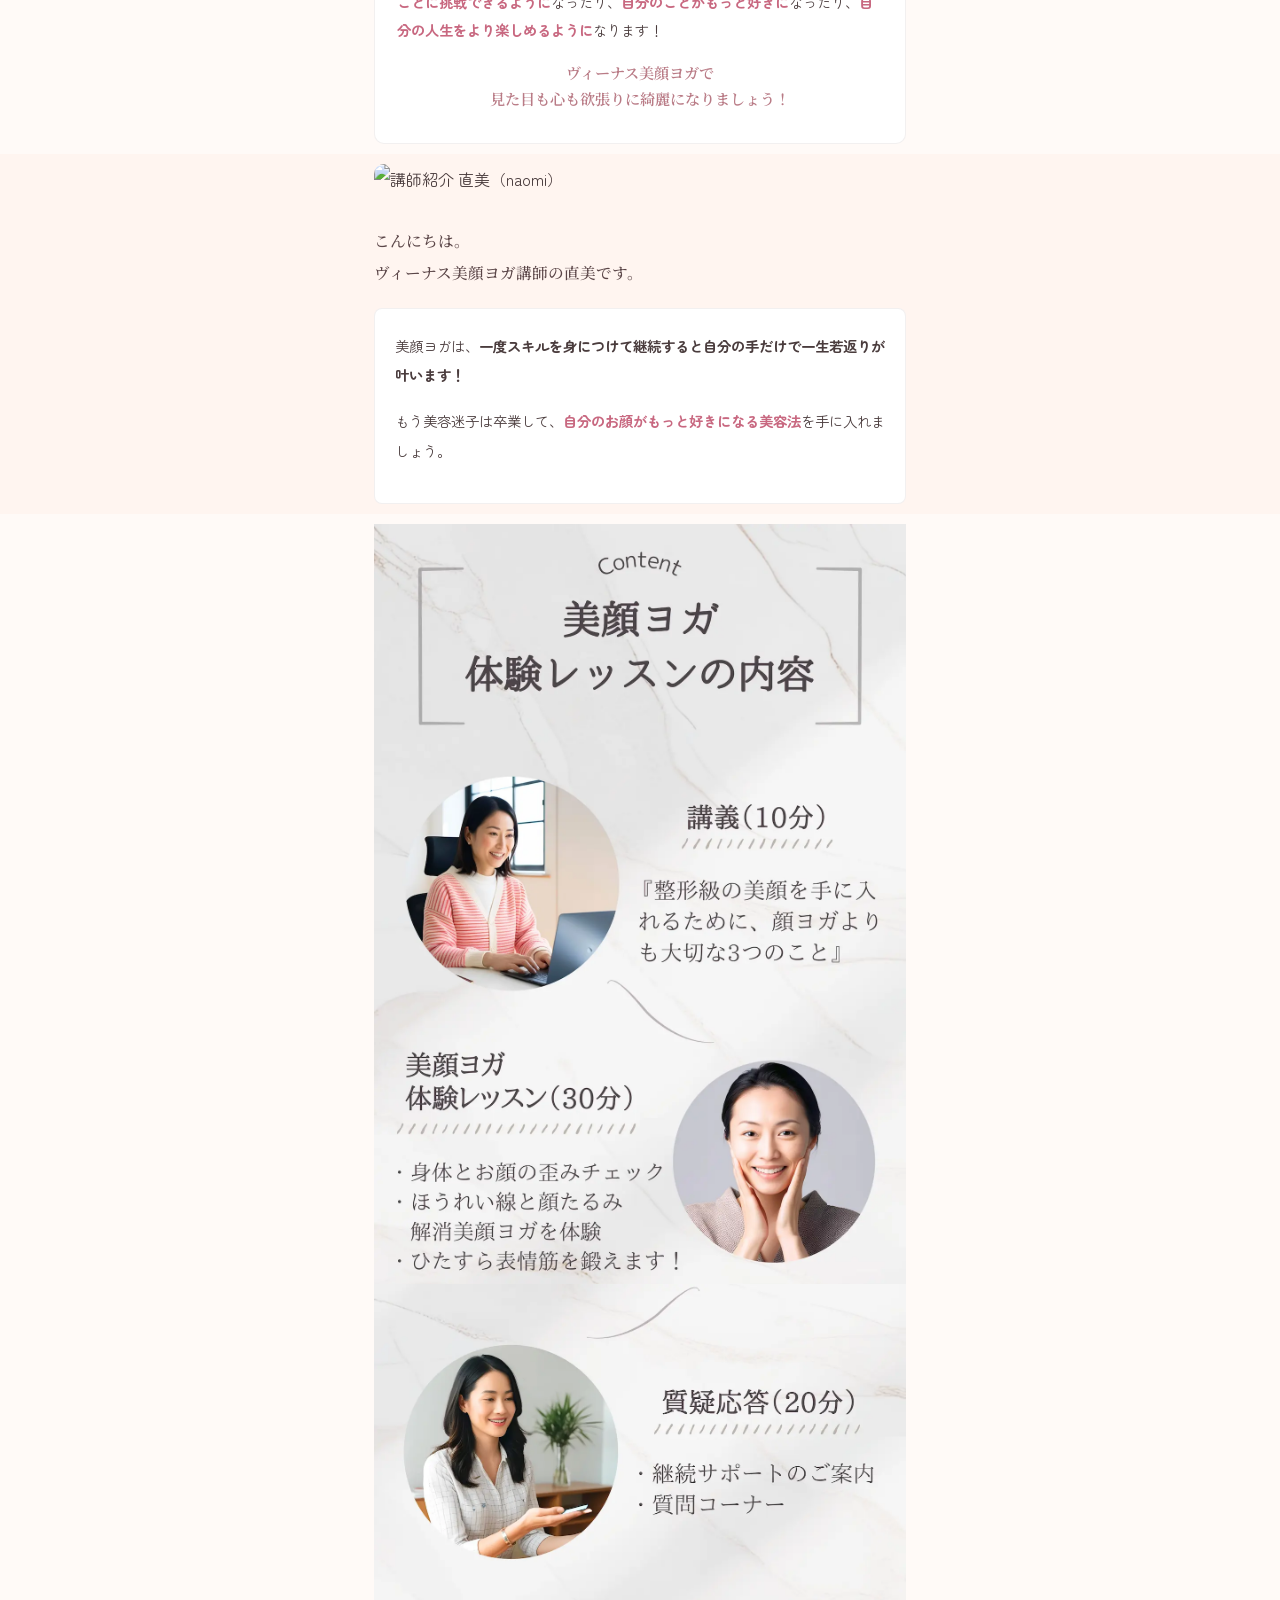
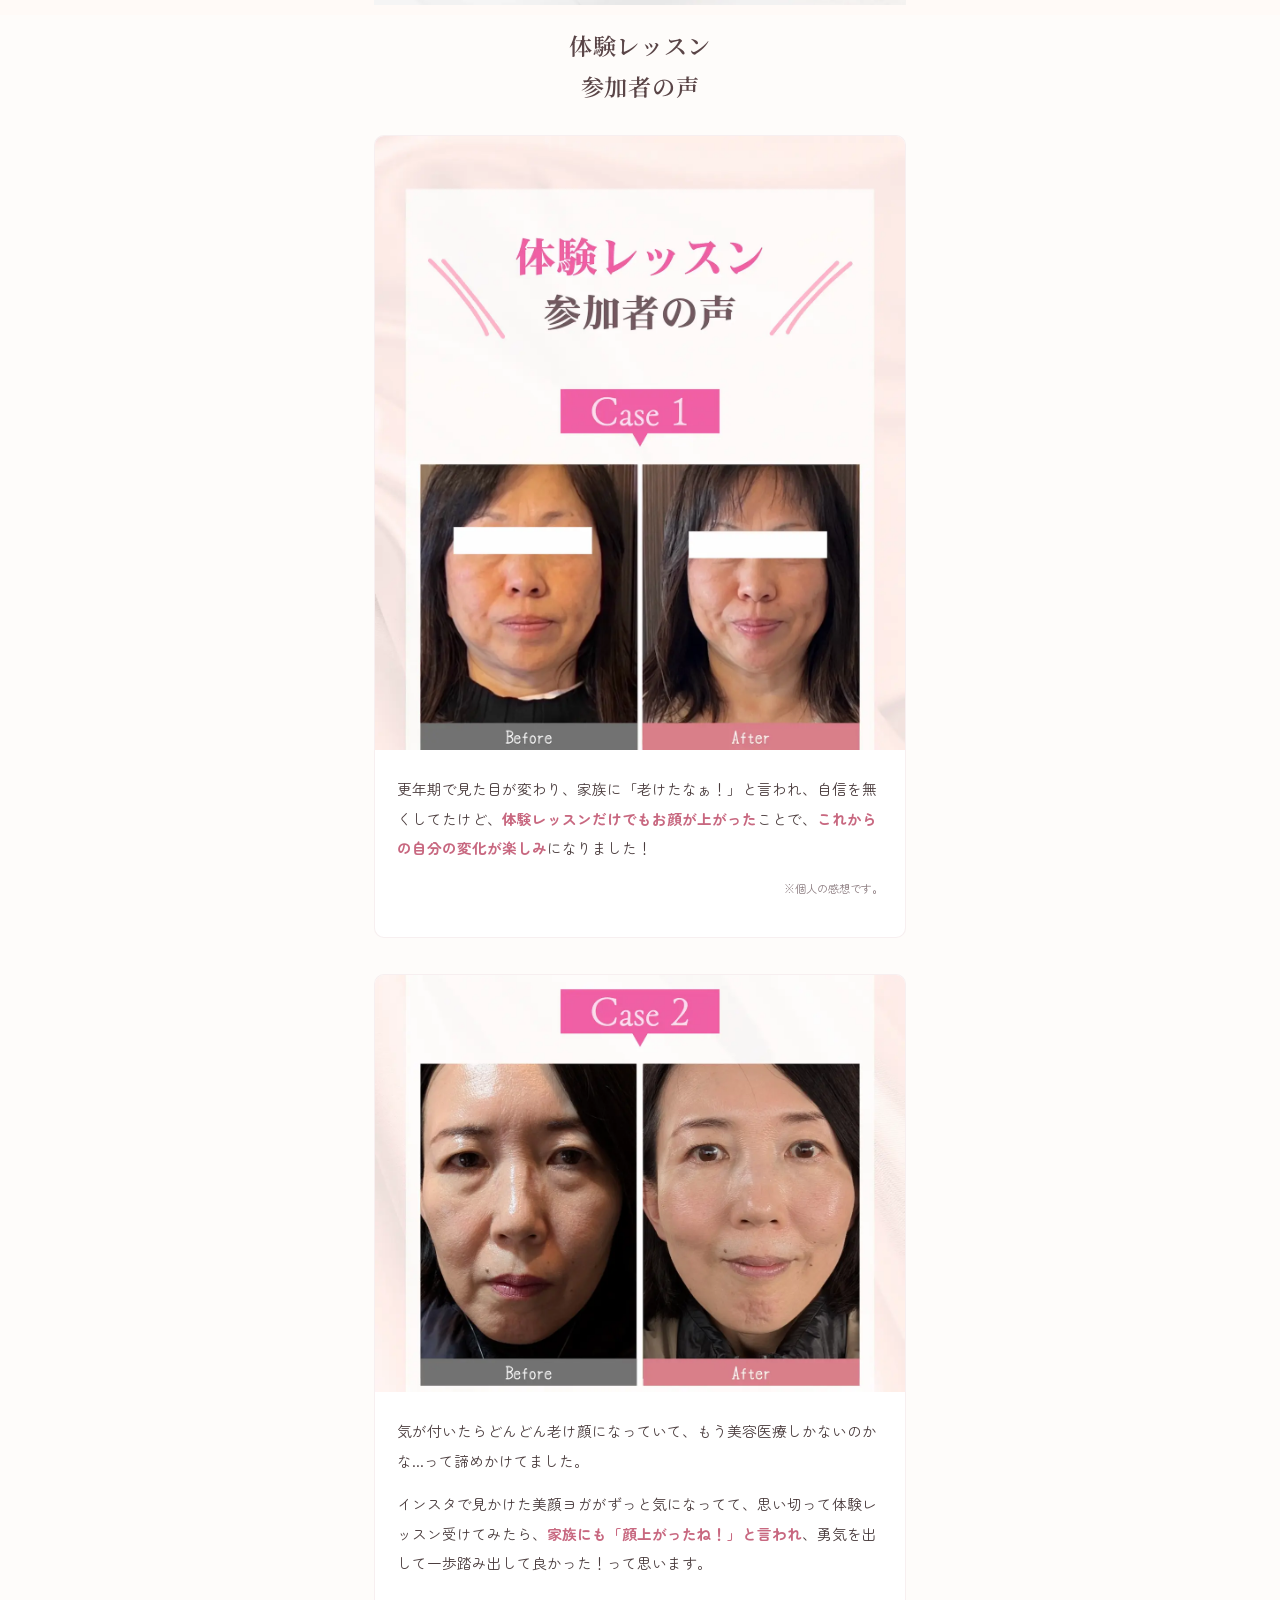
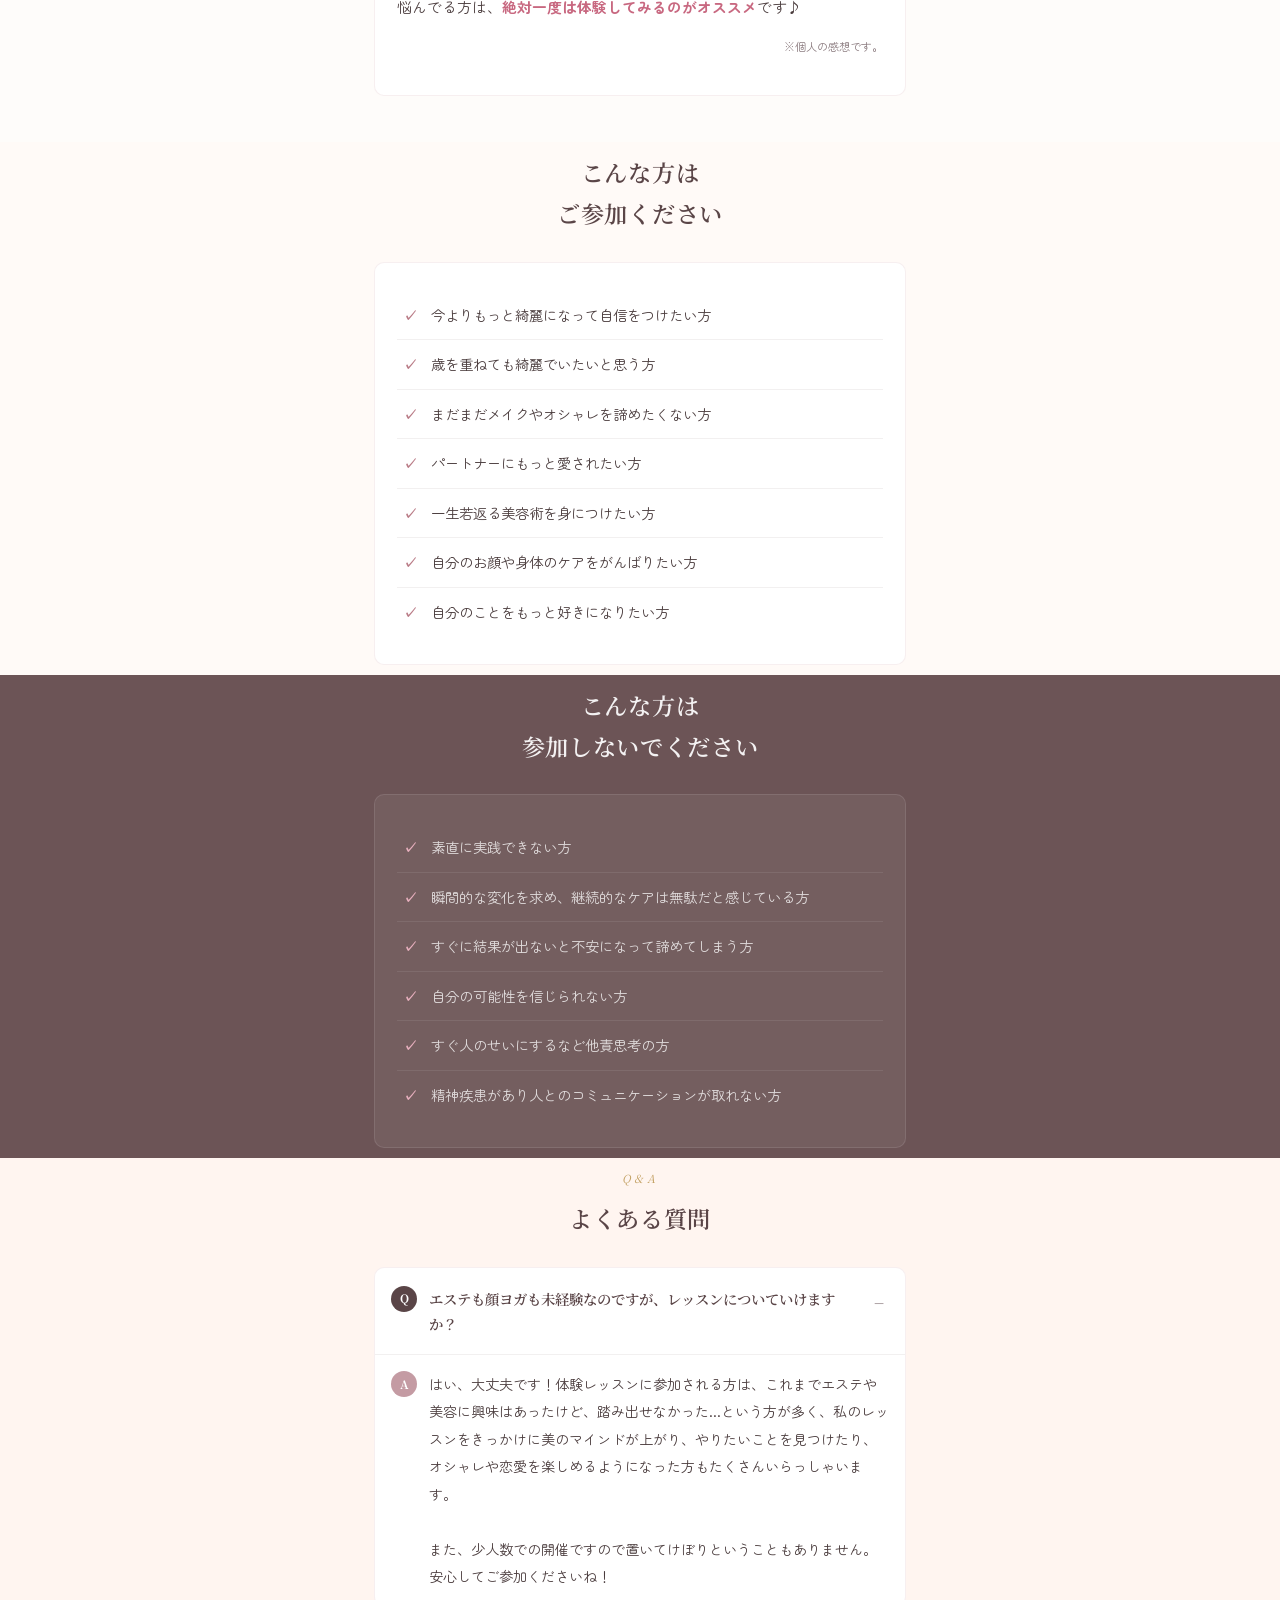
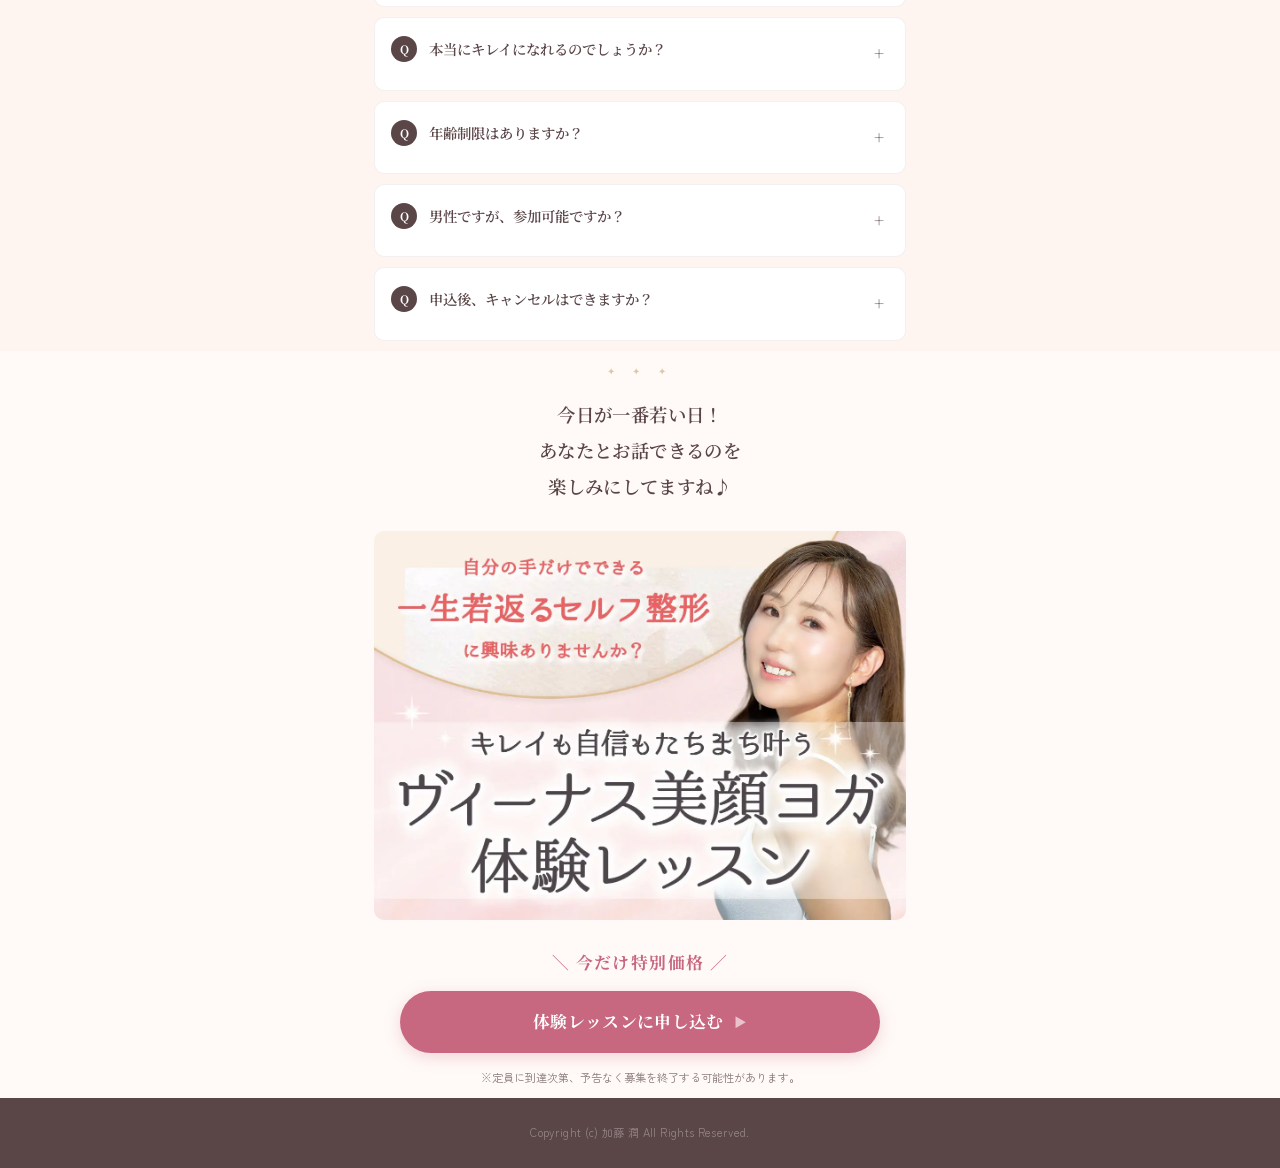
==== commit c2337c0f: "講師紹介を直美（naomi）さんに差し替え" ====
--- a/index.html
+++ b/index.html
@@ -182,36 +182,17 @@
     </div>
   </section>
 
-  <!-- ========== 創始者紹介 ========== -->
+  <!-- ========== 講師紹介 ========== -->
   <section class="section instructor">
     <div class="container">
-      <div class="section-header">
-        <h2 class="section-title">創始者紹介</h2>
-      </div>
-
       <div class="instructor-card fade-in">
         <div class="instructor-photo">
-          <img src="images/img_22.webp" alt="加藤 潤（メグさん）">
+          <img src="images/naomi.png" alt="講師紹介 直美（naomi）">
         </div>
 
         <div class="instructor-bio">
-          <p class="bio-greeting">こんにちは。<br>ヴィーナス美顔ヨガ創始者の加藤 潤です。</p>
-
-          <p>私は、現在エステサロンのお仕事の傍ら、オンラインで整形級の若返りが叶う美顔ヨガ講座も行っています。</p>
-
-          <p>また、美顔ヨガでお仕事をしたい方のために講師を養成する、愛されヴィーナス塾も主催しており、</p>
-
-          <div class="bio-achievement">
-            <p>現在まで<span class="achievement-number">2000</span>名以上の<br>お客様を美しく変貌させていただきました。</p>
-          </div>
-
-          <p>私自身、過去に体調を崩したり、マスク生活が長かったせいで、お顔のたるみに悩み「このまま老け続けるのは絶対嫌だ！」と試行錯誤しながら、セラピストスクール講師やエステティシャンとしての経験を生かし、</p>
-
-          <div class="bio-highlight-box">
-            <p><strong>表情筋×解剖学と心の関係</strong>に着目し、<br>現在のヴィーナス美顔ヨガが誕生いたしました。</p>
-          </div>
-
-          <p>エステサロンに通われていても、美容医療で一時的にお顔が上がっても、続けなければお顔はたるむし、お金も時間もかかってしまう。</p>
+          <!-- TODO: 直美さんのプロフィール文を追加 -->
+          <p class="bio-greeting">こんにちは。<br>ヴィーナス美顔ヨガ講師の直美です。</p>
 
           <div class="bio-message">
             <p>美顔ヨガは、<strong>一度スキルを身につけて継続すると自分の手だけで一生若返りが叶います！</strong></p>
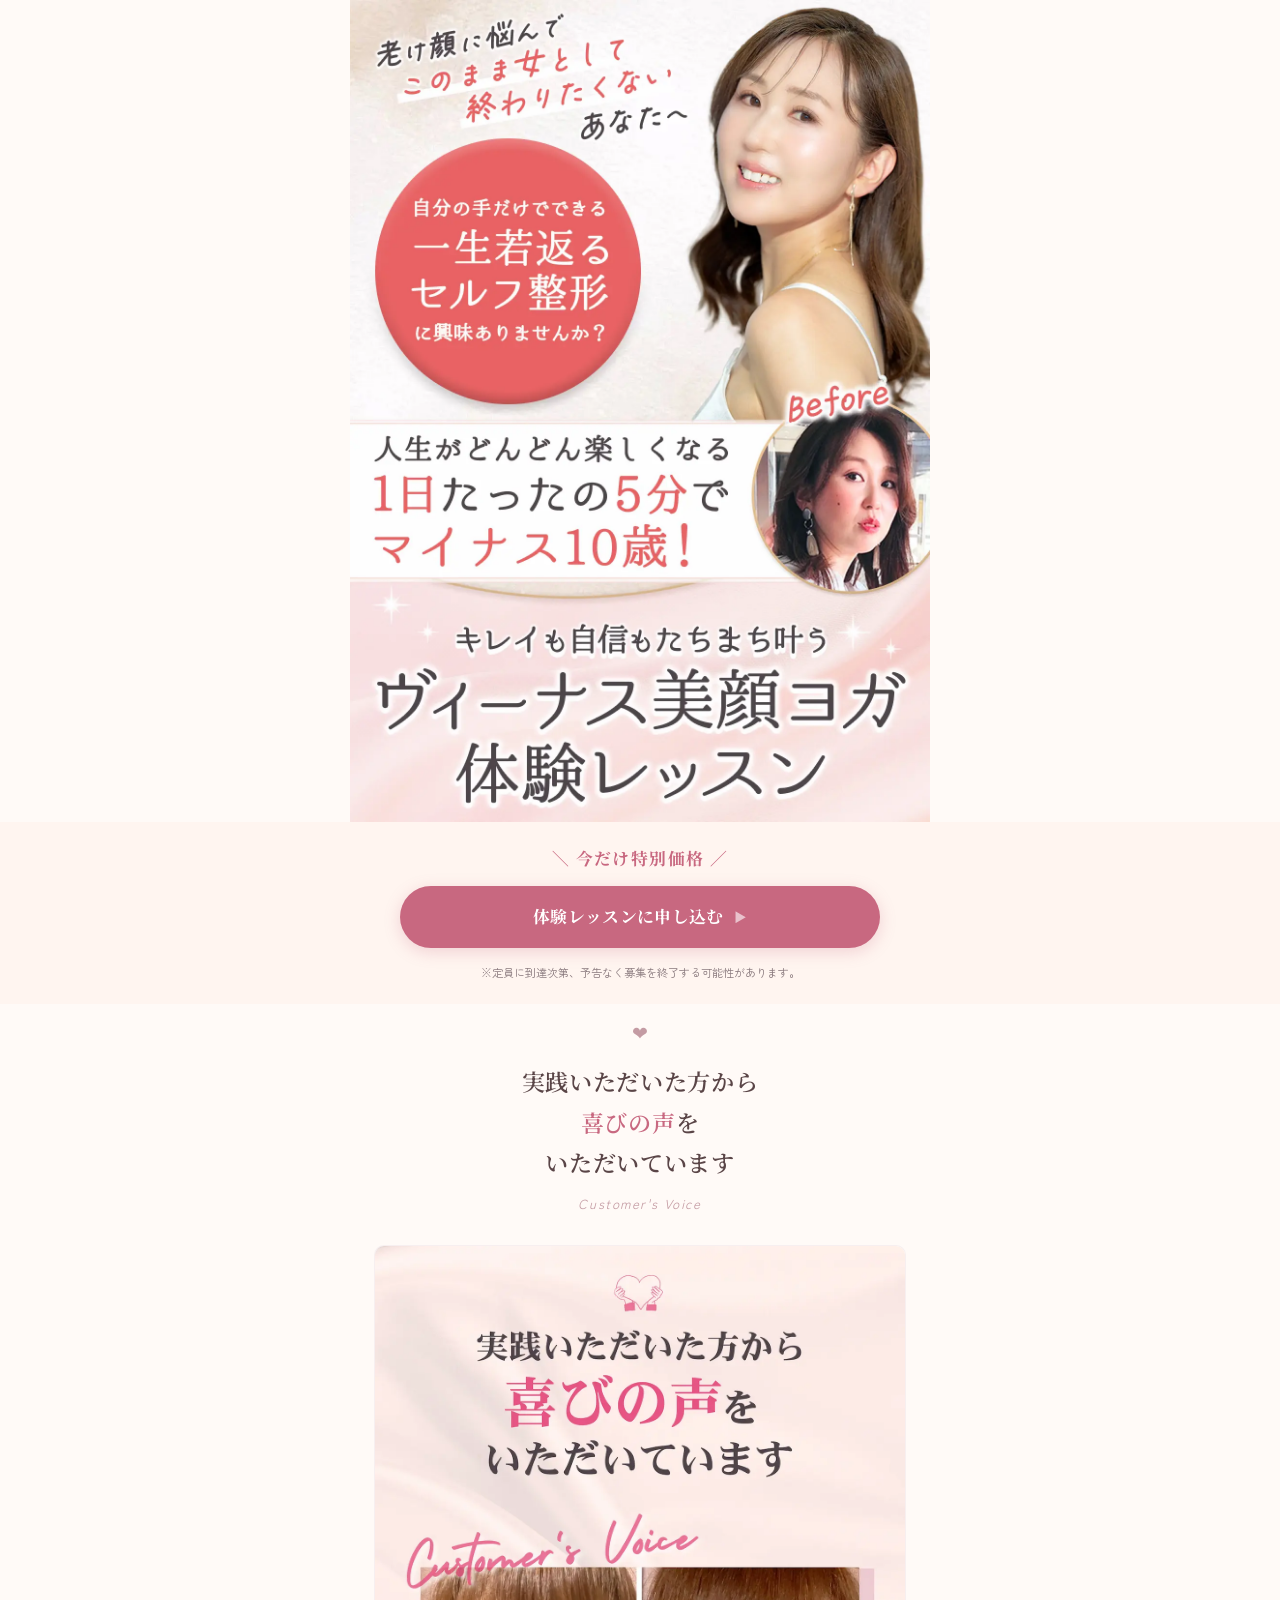
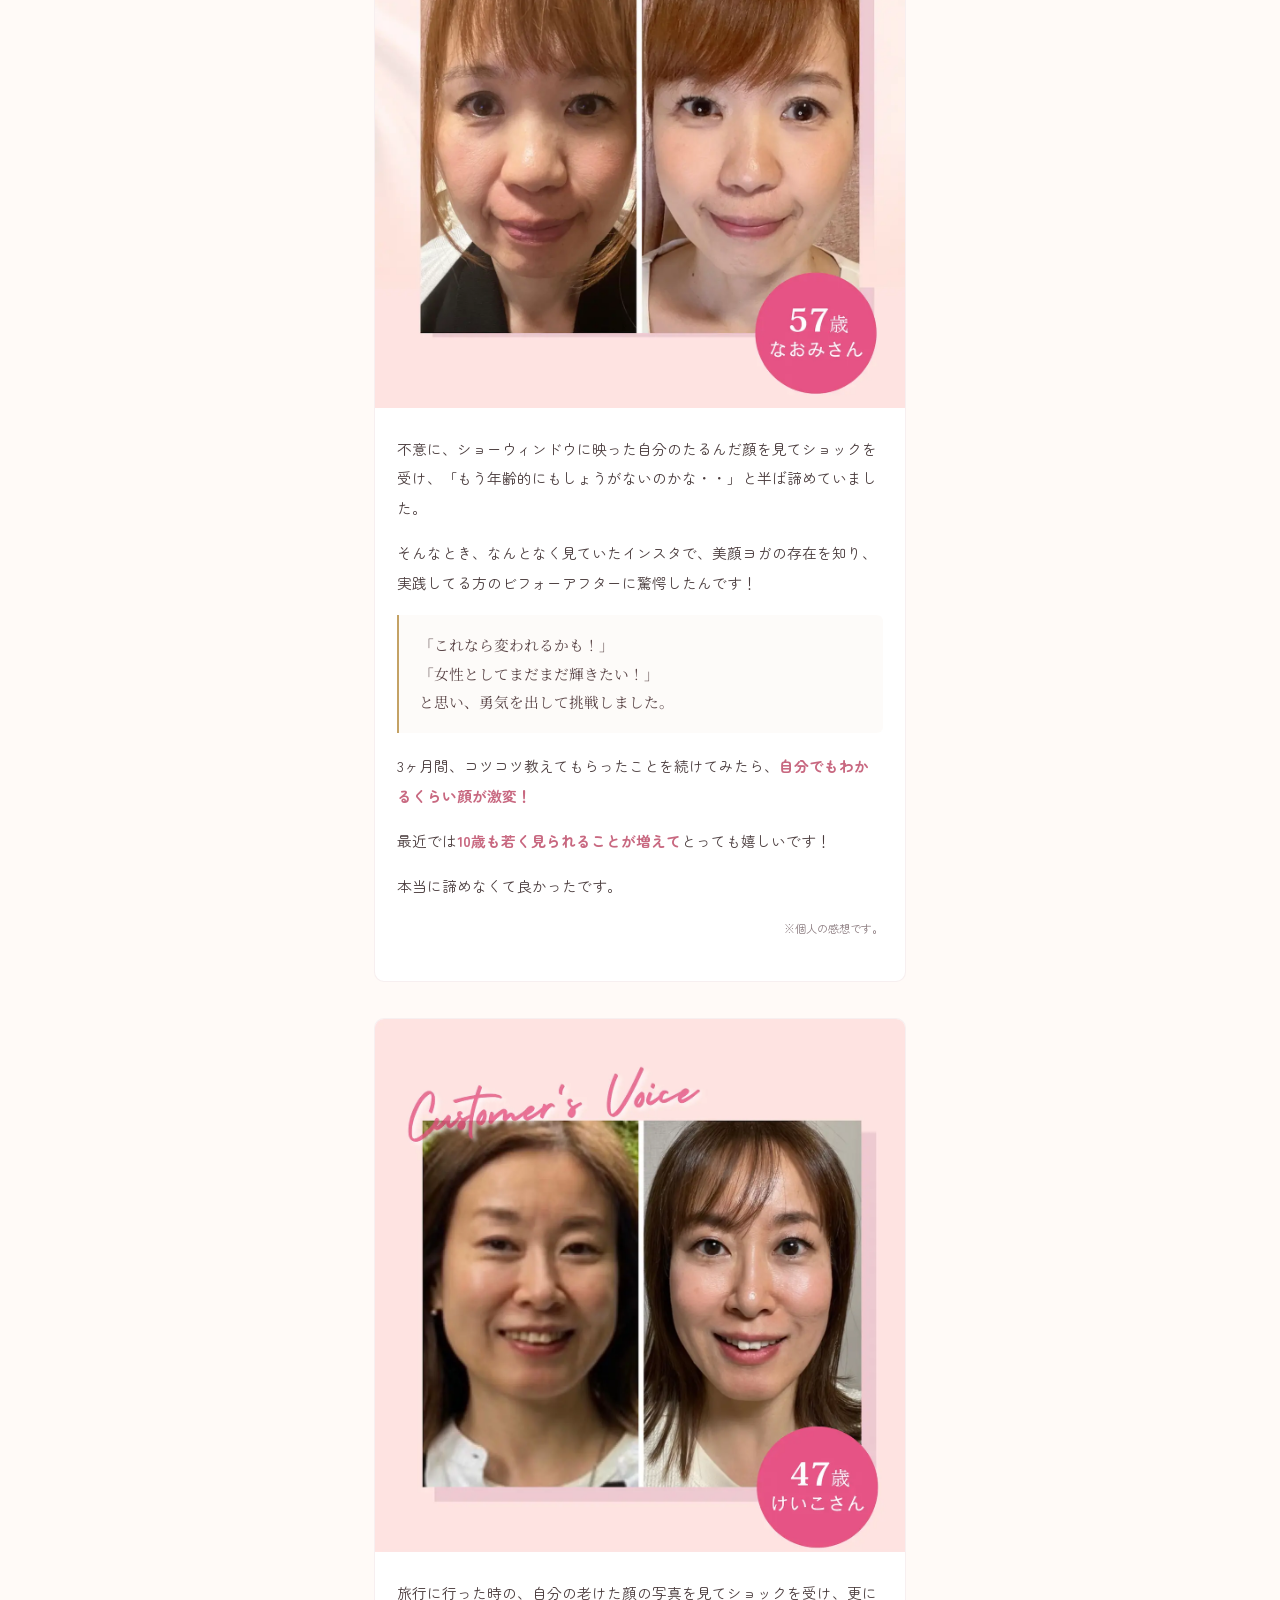
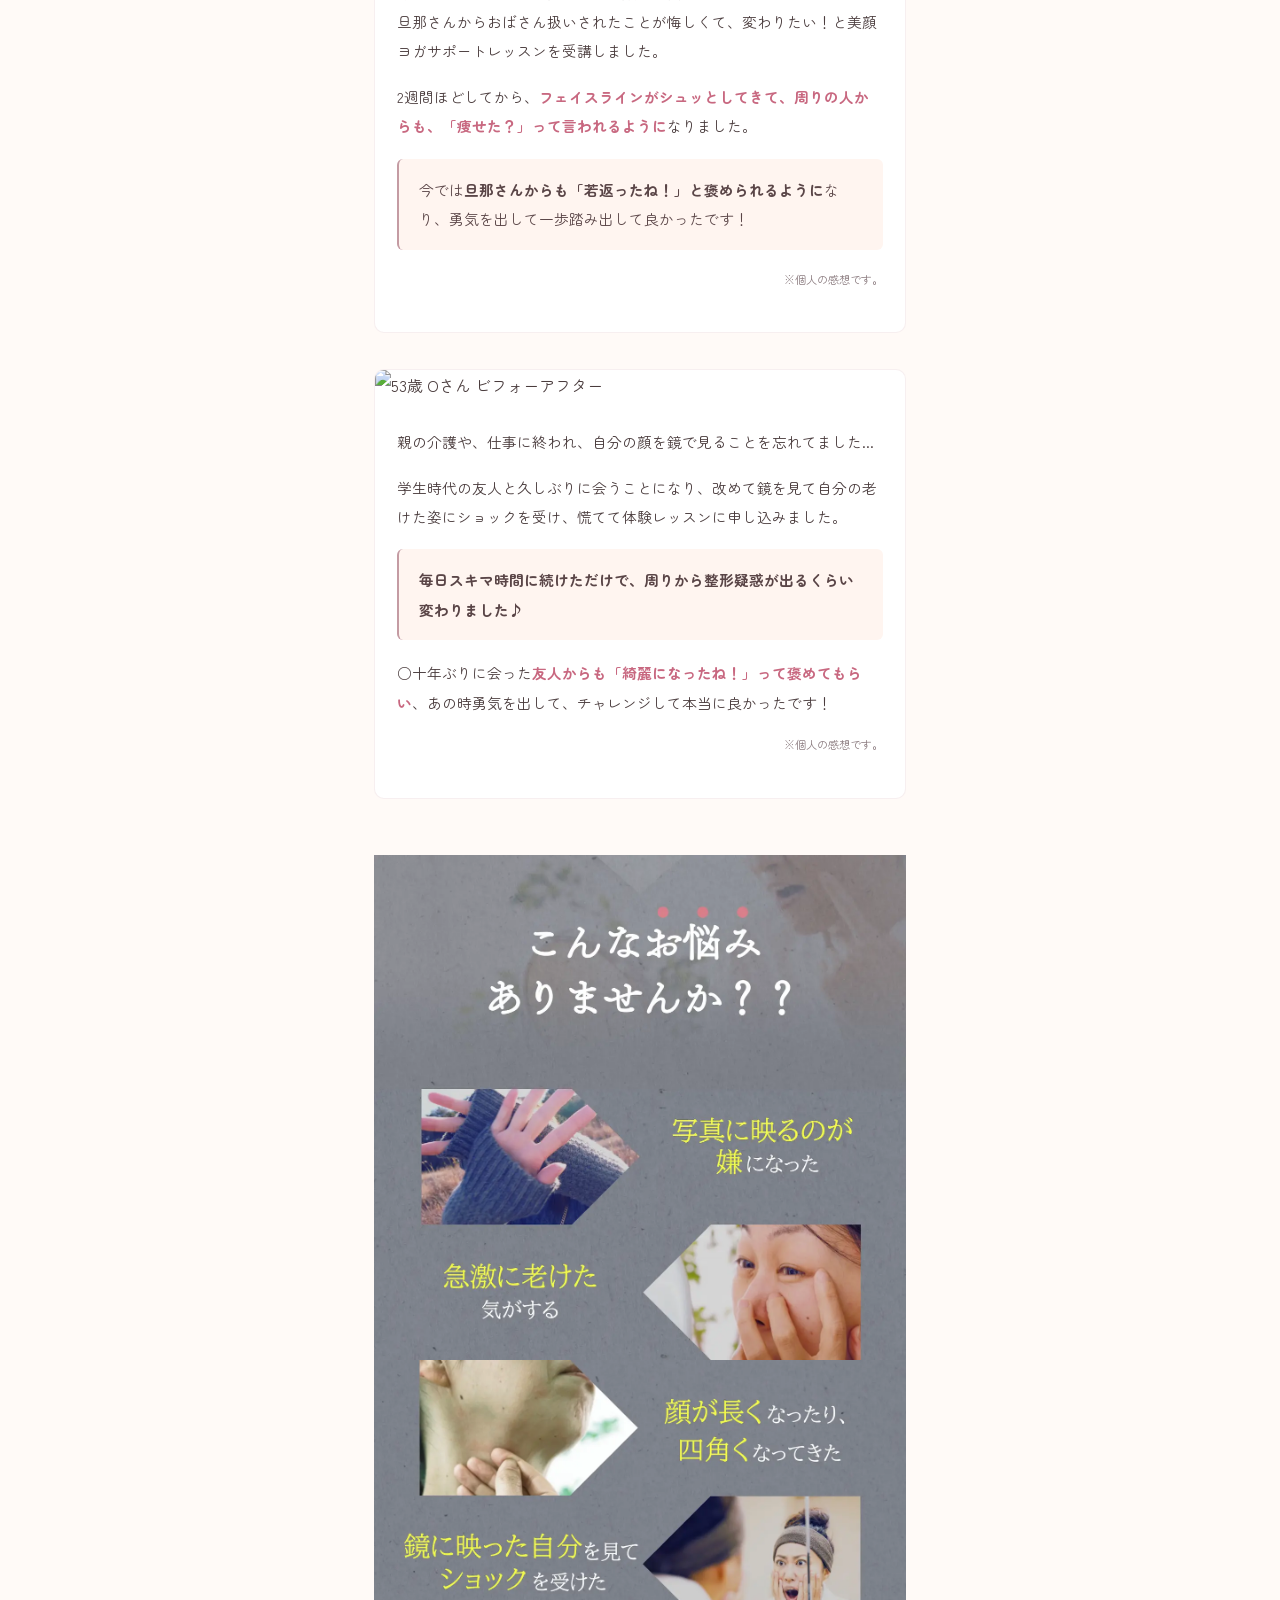
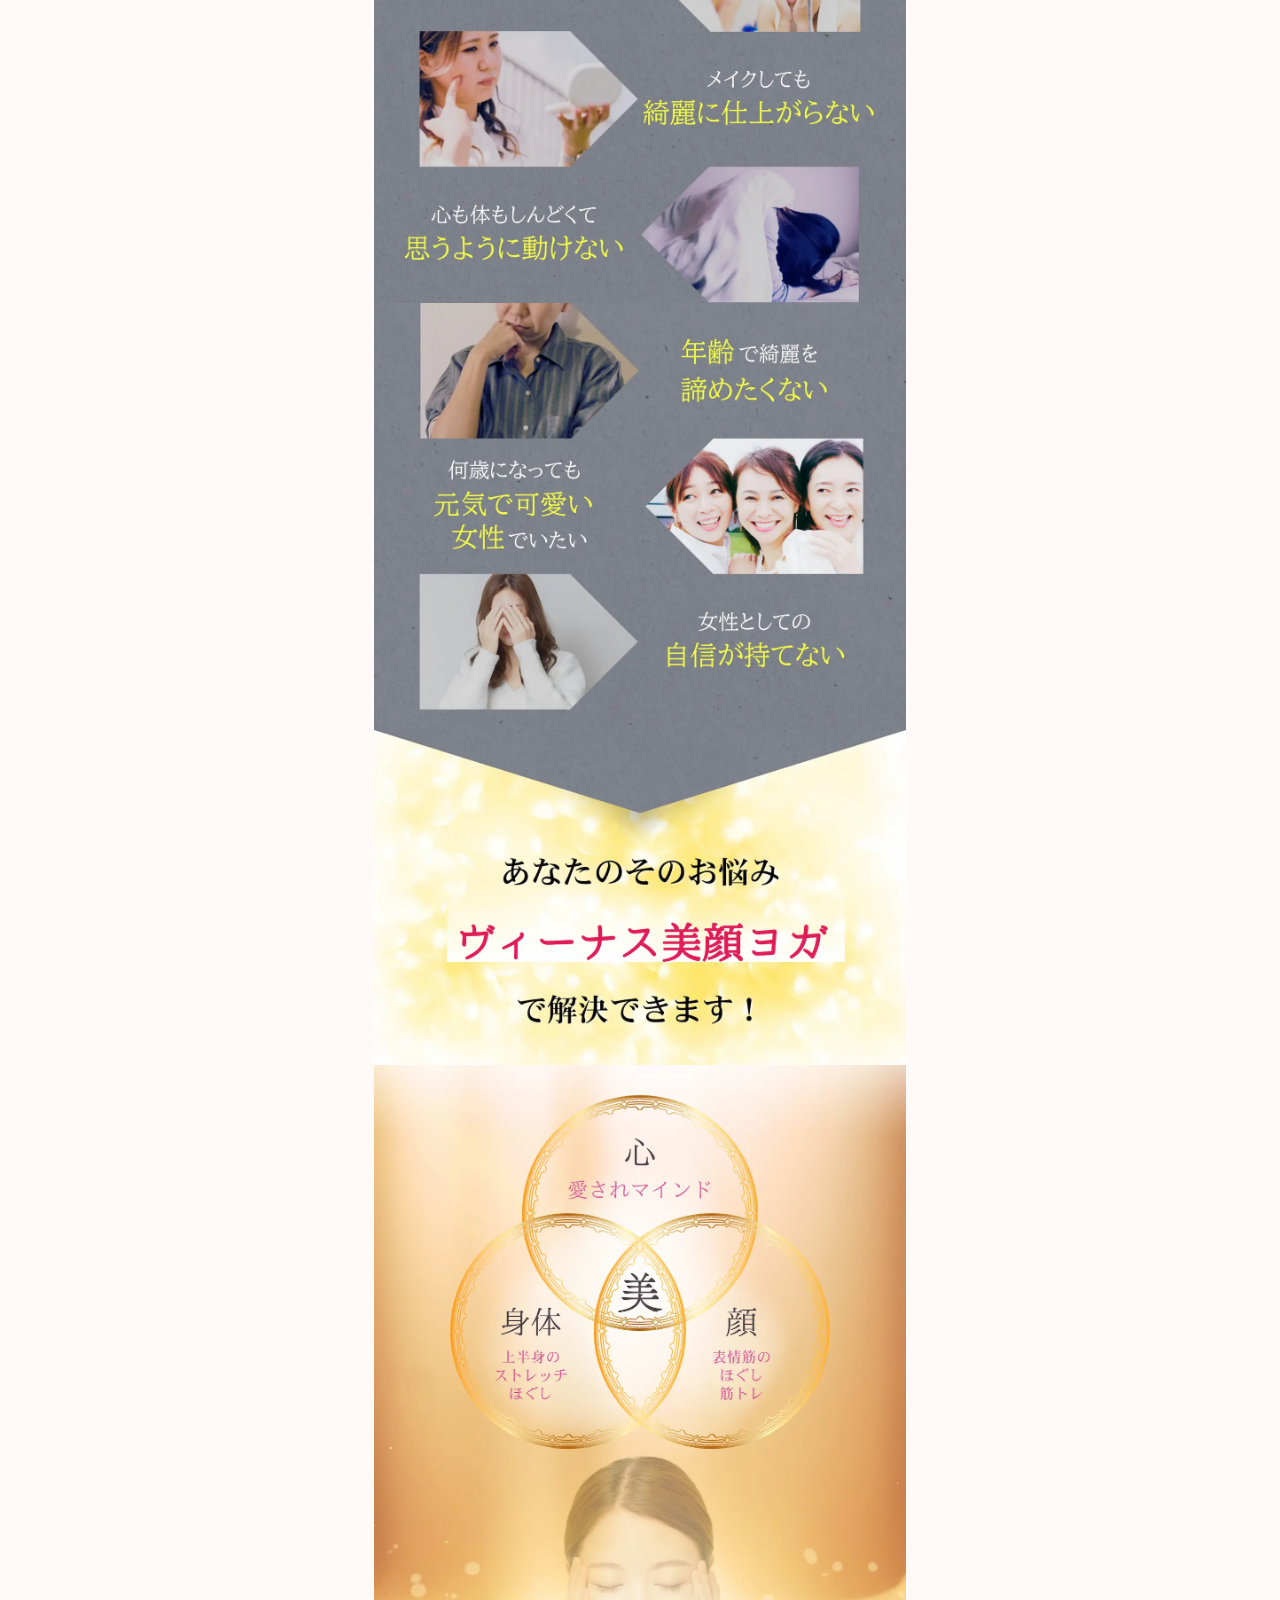
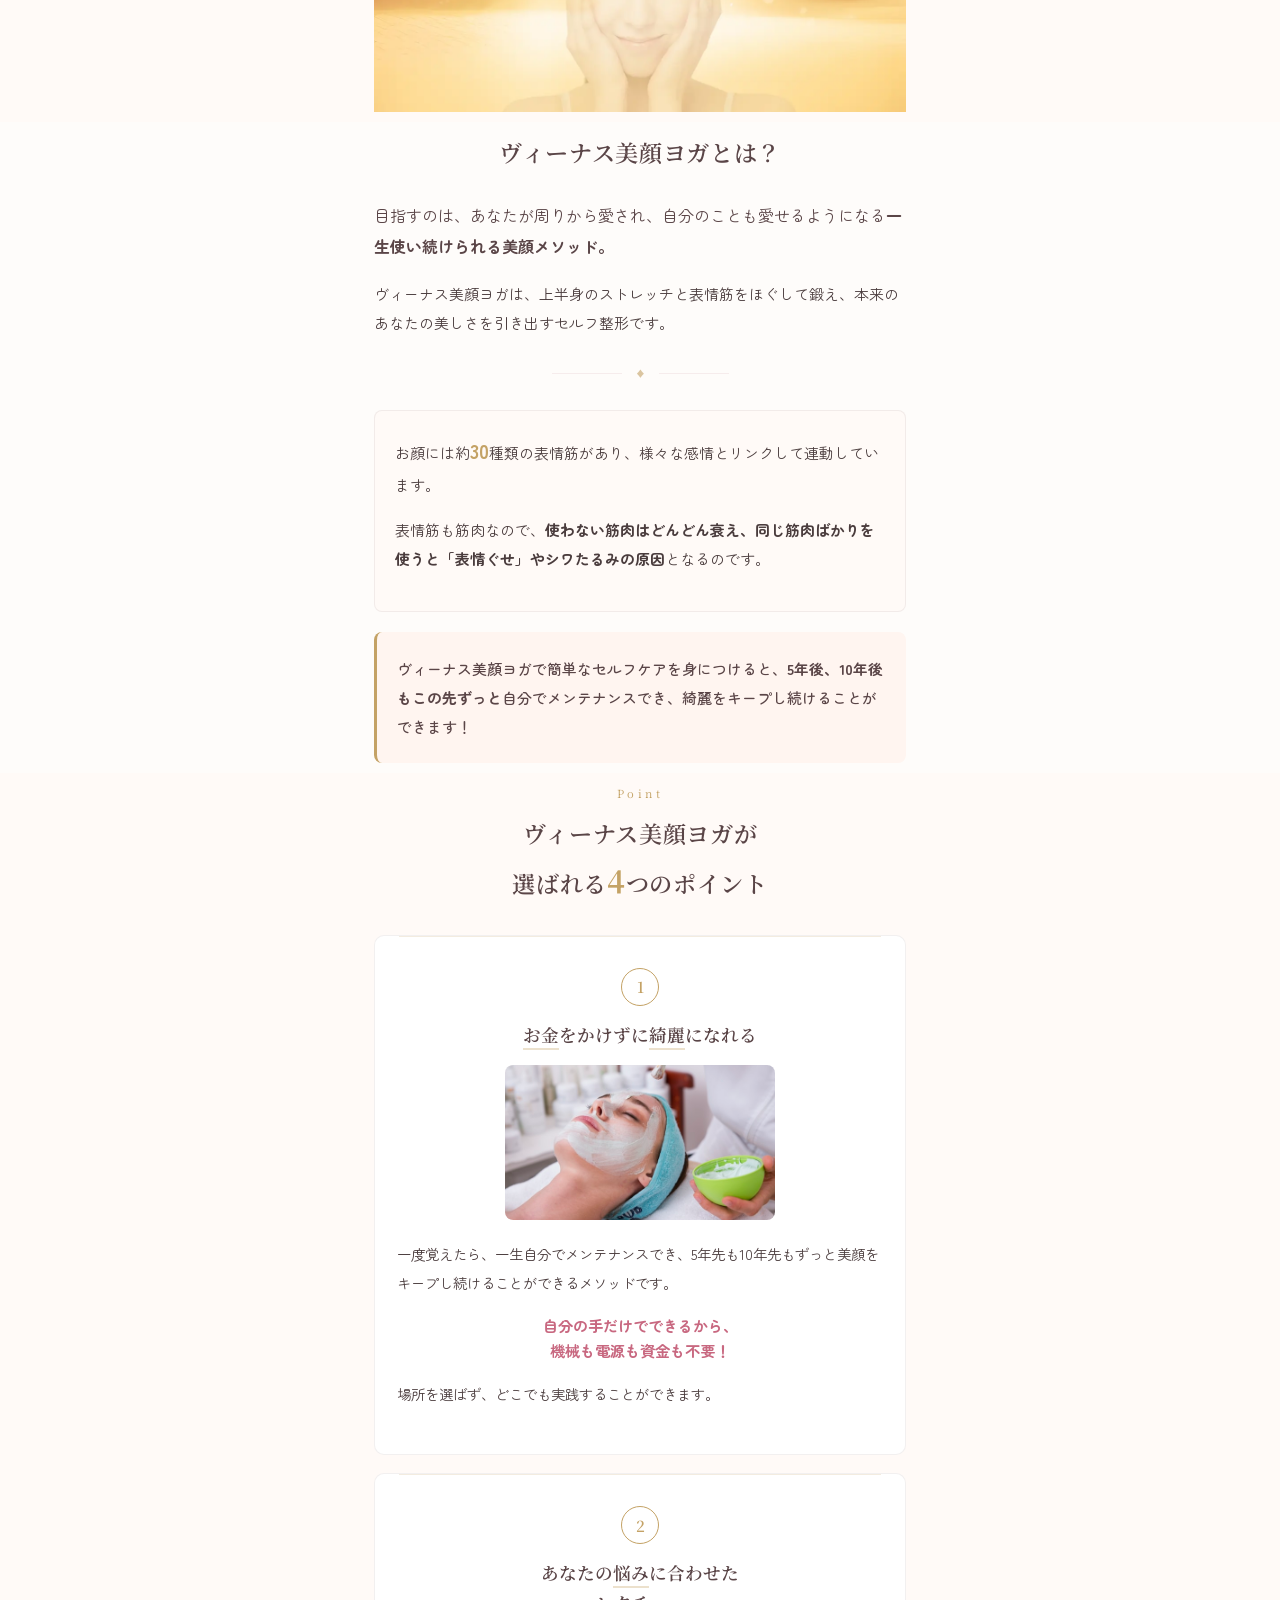
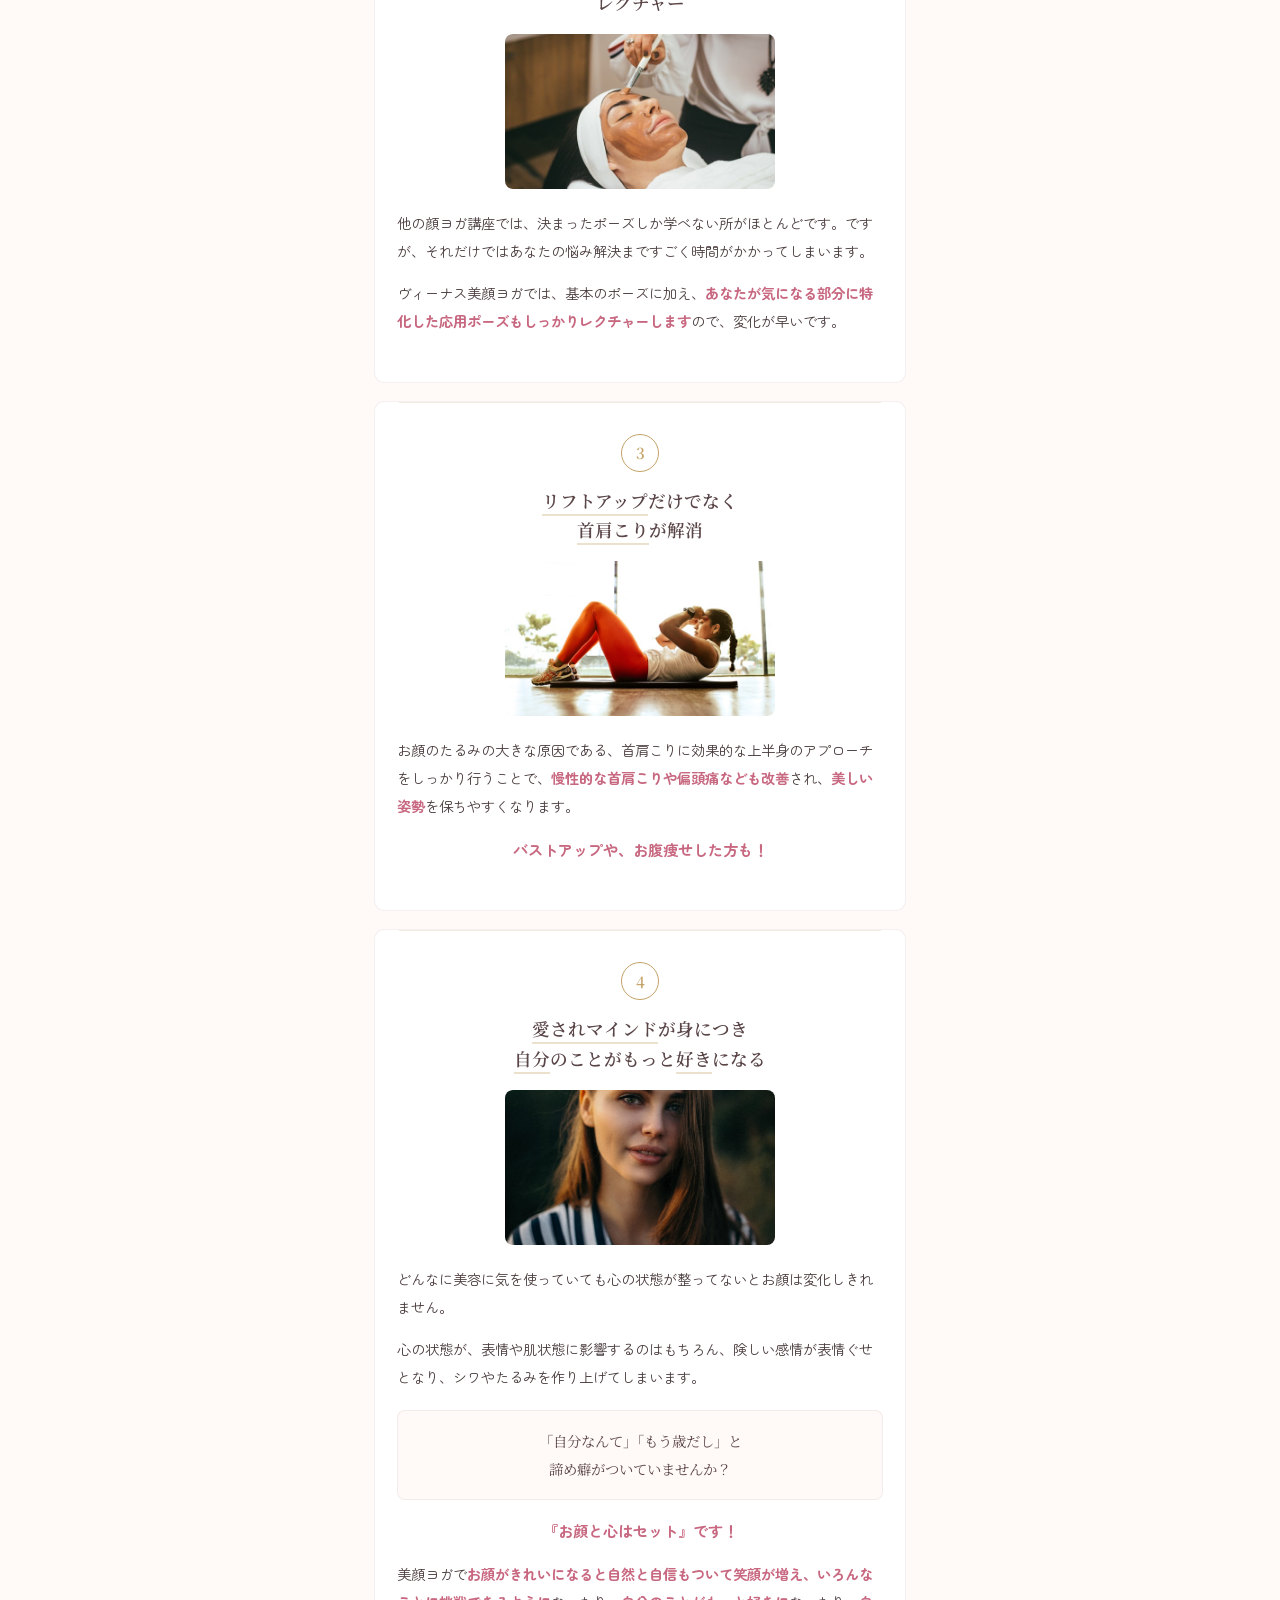
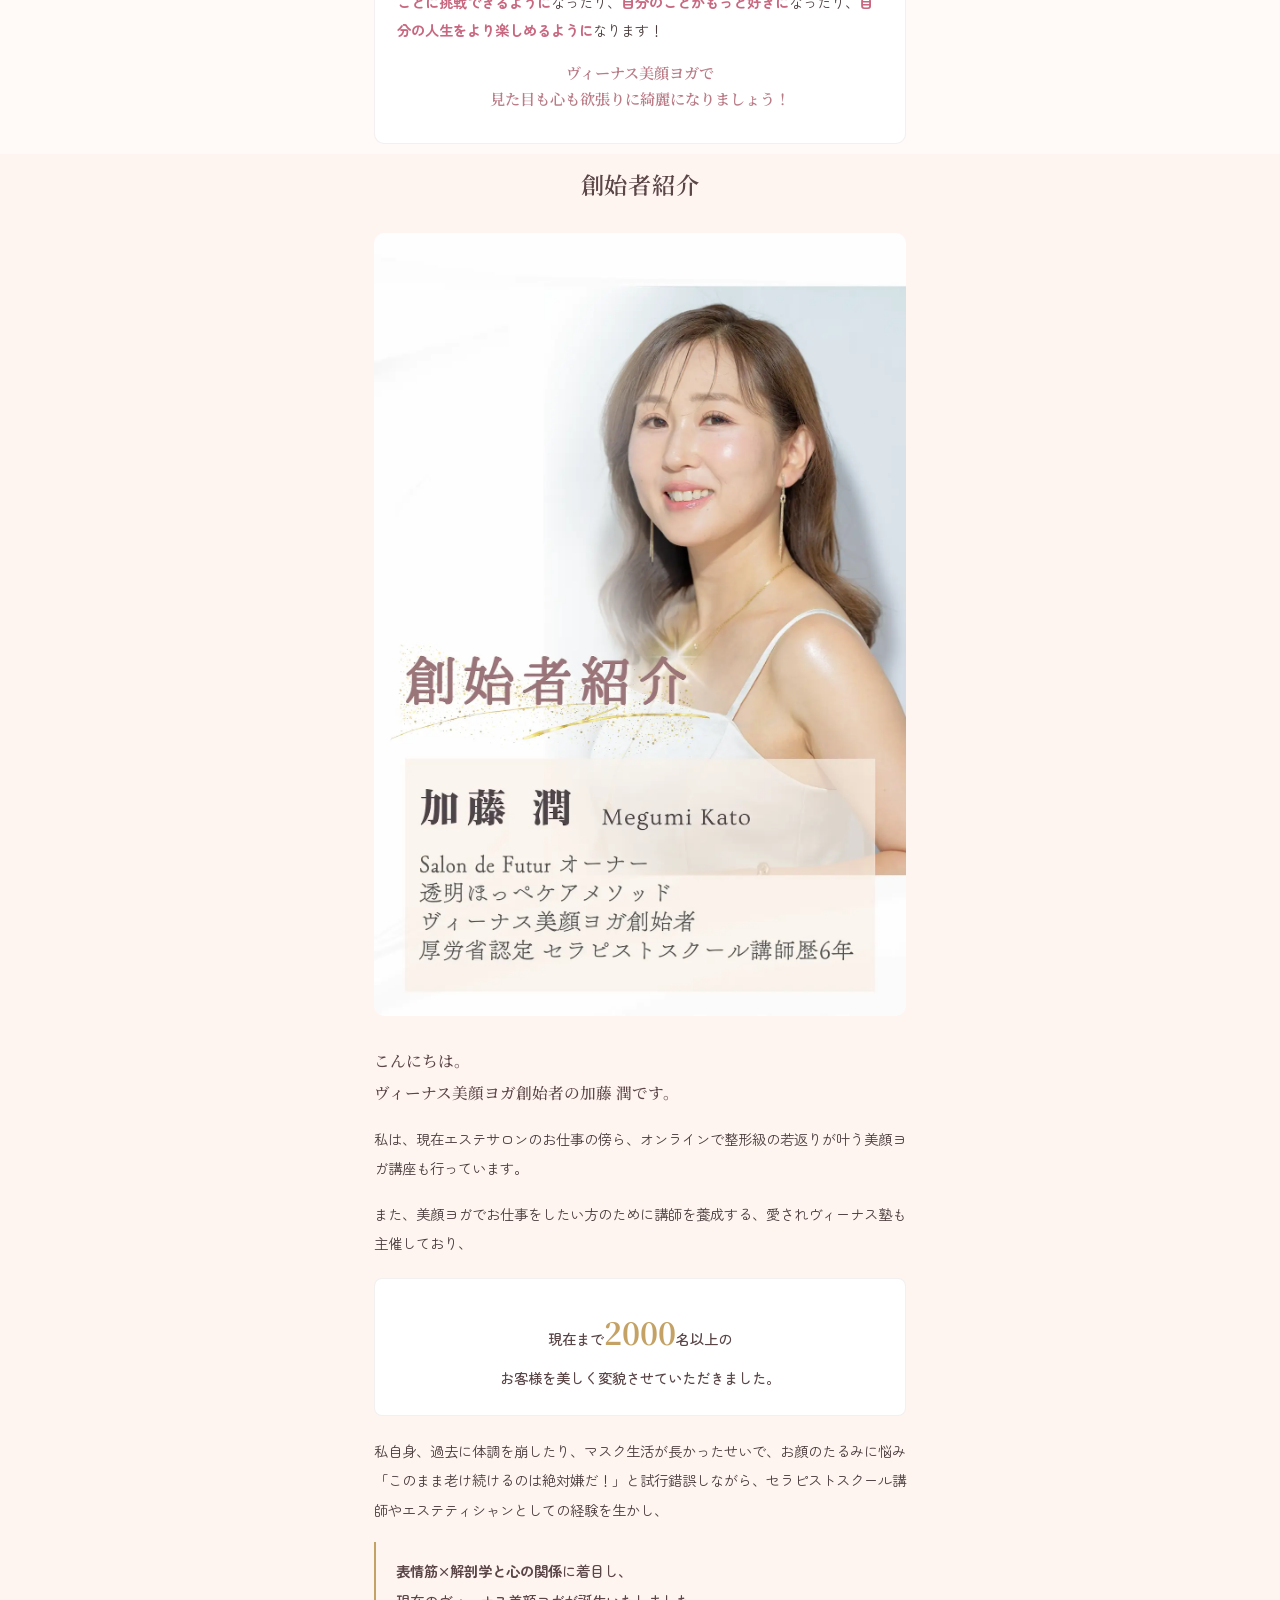
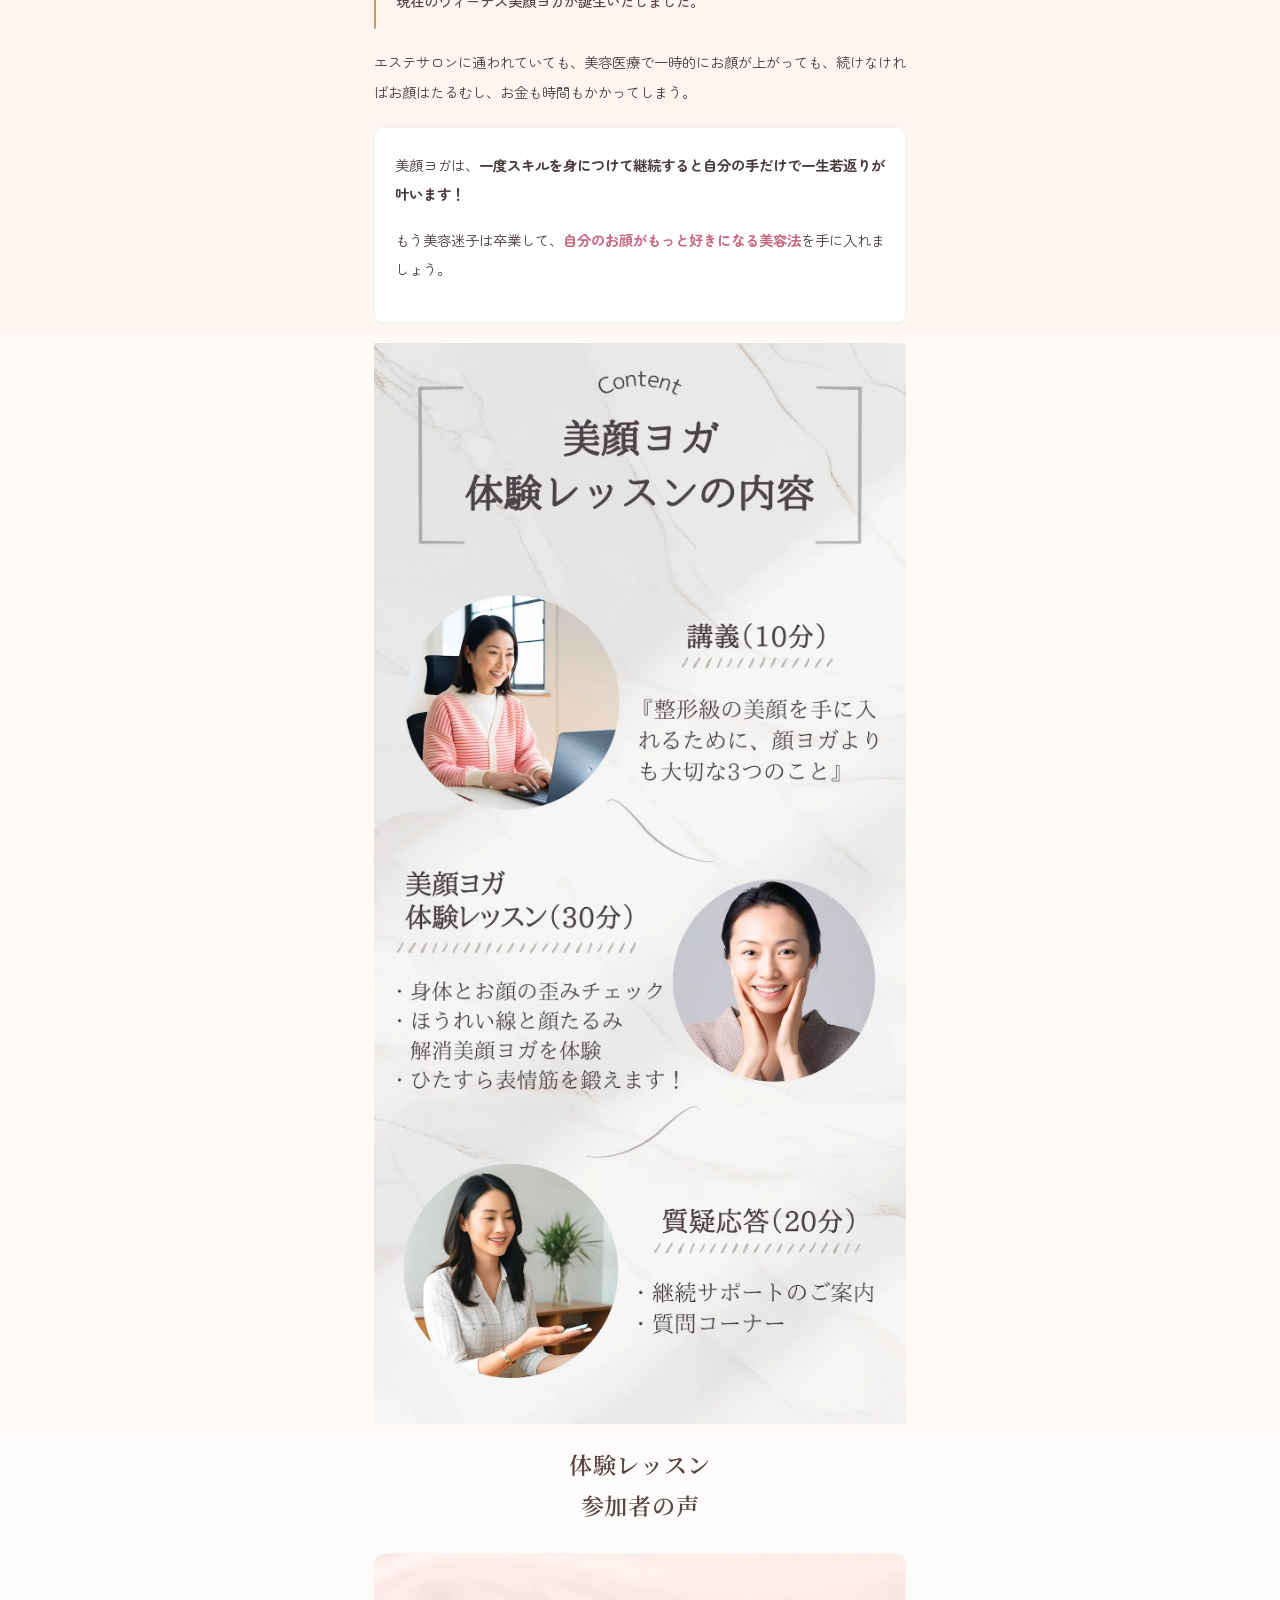
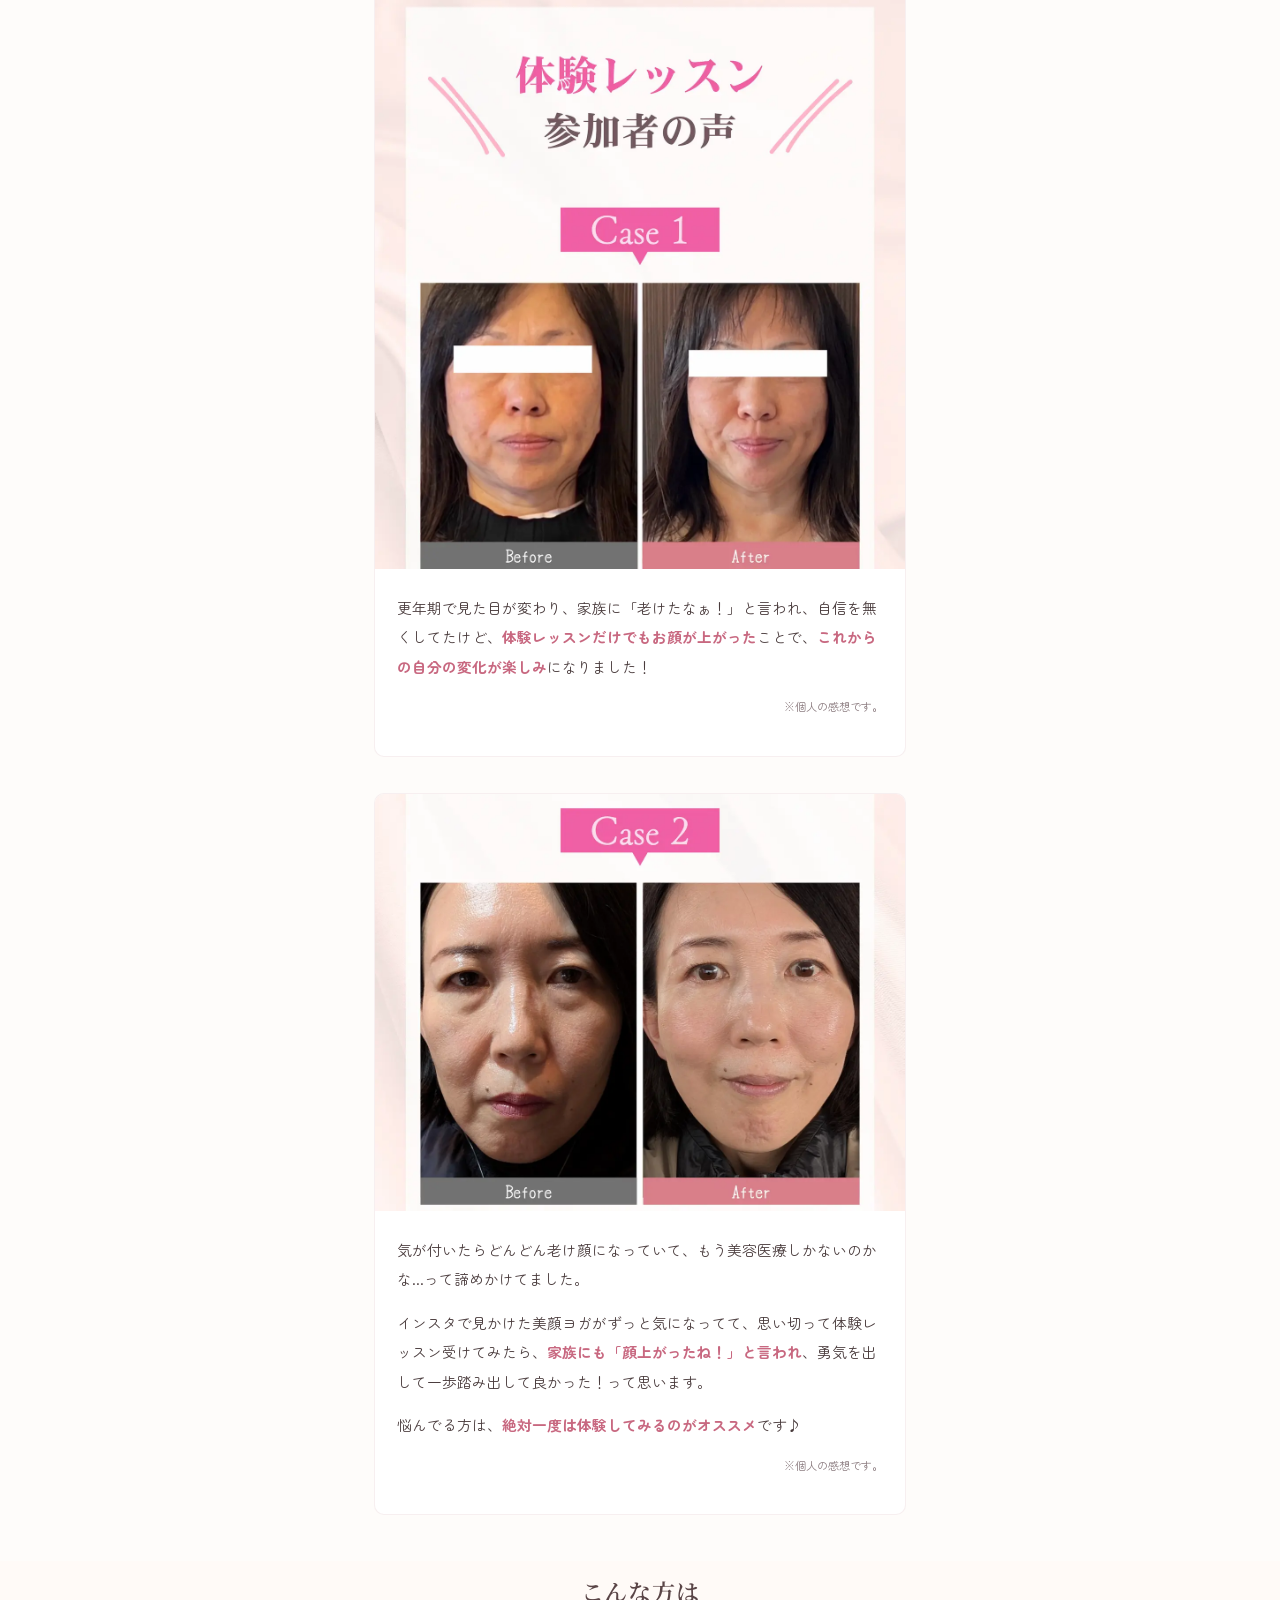
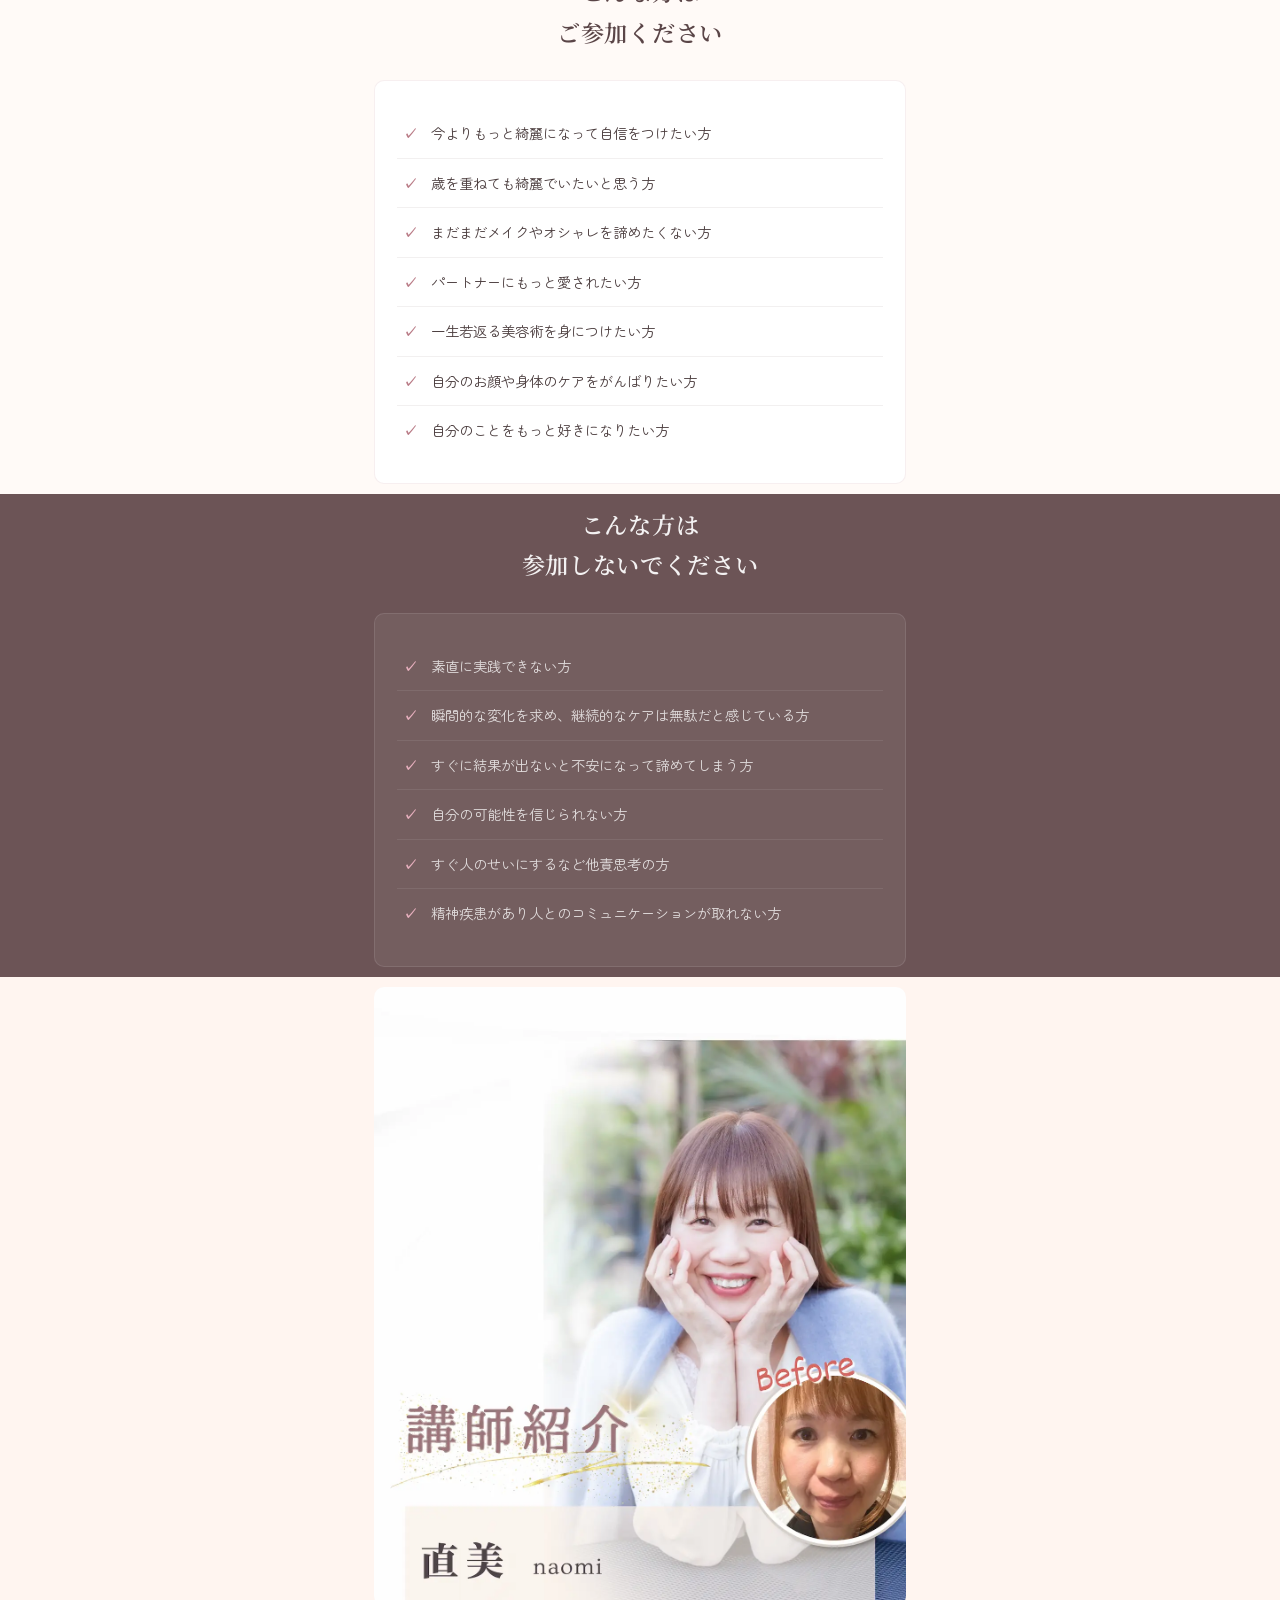
==== commit 2381c36d: "直美(naomi)LP: 講師プロフセクション追加・最新main反映 - 「参加しないでください」と「FAQ」の間に講師紹介セクション追加 - prof-img-naomi.webp（プロフ写真）追加" ====
--- a/index.html
+++ b/index.html
@@ -182,17 +182,36 @@
     </div>
   </section>
 
-  <!-- ========== 講師紹介 ========== -->
+  <!-- ========== 創始者紹介 ========== -->
   <section class="section instructor">
     <div class="container">
+      <div class="section-header">
+        <h2 class="section-title">創始者紹介</h2>
+      </div>
+
       <div class="instructor-card fade-in">
         <div class="instructor-photo">
-          <img src="images/naomi.png" alt="講師紹介 直美（naomi）">
+          <img src="images/img_22.webp" alt="加藤 潤（メグさん）">
         </div>
 
         <div class="instructor-bio">
-          <!-- TODO: 直美さんのプロフィール文を追加 -->
-          <p class="bio-greeting">こんにちは。<br>ヴィーナス美顔ヨガ講師の直美です。</p>
+          <p class="bio-greeting">こんにちは。<br>ヴィーナス美顔ヨガ創始者の加藤 潤です。</p>
+
+          <p>私は、現在エステサロンのお仕事の傍ら、オンラインで整形級の若返りが叶う美顔ヨガ講座も行っています。</p>
+
+          <p>また、美顔ヨガでお仕事をしたい方のために講師を養成する、愛されヴィーナス塾も主催しており、</p>
+
+          <div class="bio-achievement">
+            <p>現在まで<span class="achievement-number">2000</span>名以上の<br>お客様を美しく変貌させていただきました。</p>
+          </div>
+
+          <p>私自身、過去に体調を崩したり、マスク生活が長かったせいで、お顔のたるみに悩み「このまま老け続けるのは絶対嫌だ！」と試行錯誤しながら、セラピストスクール講師やエステティシャンとしての経験を生かし、</p>
+
+          <div class="bio-highlight-box">
+            <p><strong>表情筋×解剖学と心の関係</strong>に着目し、<br>現在のヴィーナス美顔ヨガが誕生いたしました。</p>
+          </div>
+
+          <p>エステサロンに通われていても、美容医療で一時的にお顔が上がっても、続けなければお顔はたるむし、お金も時間もかかってしまう。</p>
 
           <div class="bio-message">
             <p>美顔ヨガは、<strong>一度スキルを身につけて継続すると自分の手だけで一生若返りが叶います！</strong></p>
@@ -281,6 +300,38 @@
     </div>
   </section>
 
+  <!-- ========== 講師紹介（直美） ========== -->
+  <section class="section instructor-profile">
+    <div class="container">
+      <div class="instructor-card fade-in">
+        <div class="instructor-photo">
+          <img src="images/prof-img-naomi.webp" alt="講師紹介 直美（naomi）">
+        </div>
+
+        <div class="instructor-bio">
+          <p class="bio-greeting">こんにちは。<br>ヴィーナス美顔ヨガ認定講師の直美です。</p>
+
+          <p>私は現在オンラインで整形級の若返りが叶う美顔ヨガ講座を行っています。</p>
+
+          <div class="bio-achievement">
+            <p>今まではホテルのエステサロンで<span class="achievement-number">15</span>年、<br>アロマトリートメントやフェイシャルエステを施術、<br><span class="achievement-number">1500</span>名以上のお客様を癒し、綺麗にしてきました。</p>
+          </div>
+
+          <div class="bio-highlight-box">
+            <p>沢山のお客様と接し、お話を伺う中で、<strong class="hl-pink">心と顔の状態は一緒で、繋がっているんだ</strong>ということに改めて気づきました。</p>
+          </div>
+
+          <p>私自身パートナーシップに悩み、体調を崩し、ふと鏡に映った自分の顔が疲れて老け込みたるんでいるのを見て、</p>
+
+          <div class="bio-message">
+            <p>美顔ヨガは、<strong>一度スキルを身につけて継続すると自分の手だけで一生若返りが叶います！</strong></p>
+            <p>もう美容迷子は卒業して、<strong class="hl-pink">自分のお顔がもっと好きになる美容法</strong>を手に入れましょう。</p>
+          </div>
+        </div>
+      </div>
+    </div>
+  </section>
+
   <!-- ========== よくある質問 ========== -->
   <section class="section faq">
     <div class="container">
--- a/css/style.css
+++ b/css/style.css
@@ -598,9 +598,10 @@
 }
 
 /* ==========================================
-   INSTRUCTOR
+   INSTRUCTOR (創始者 & 講師共通)
    ========================================== */
 .instructor { background: var(--c-cream-warm); }
+.instructor-profile { background: var(--c-cream-warm); }
 
 .instructor-photo {
   border-radius: 10px;
